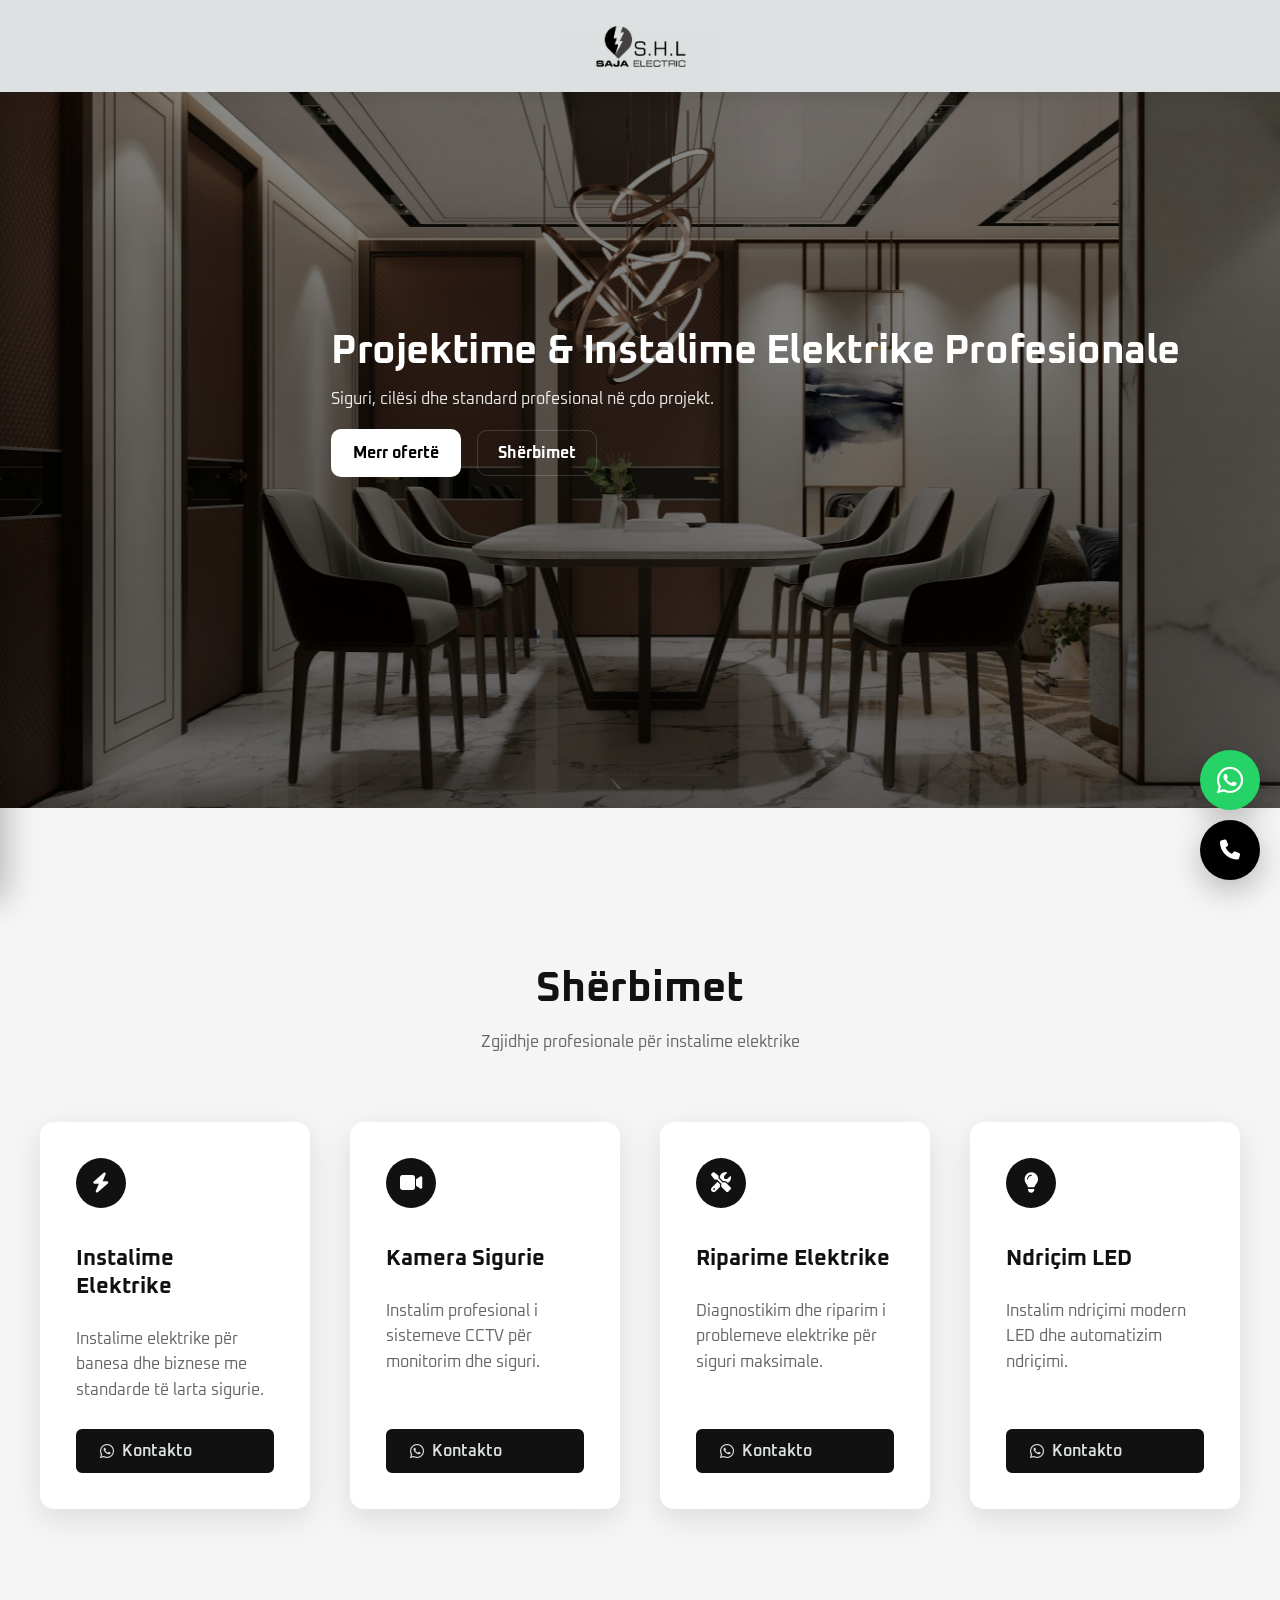
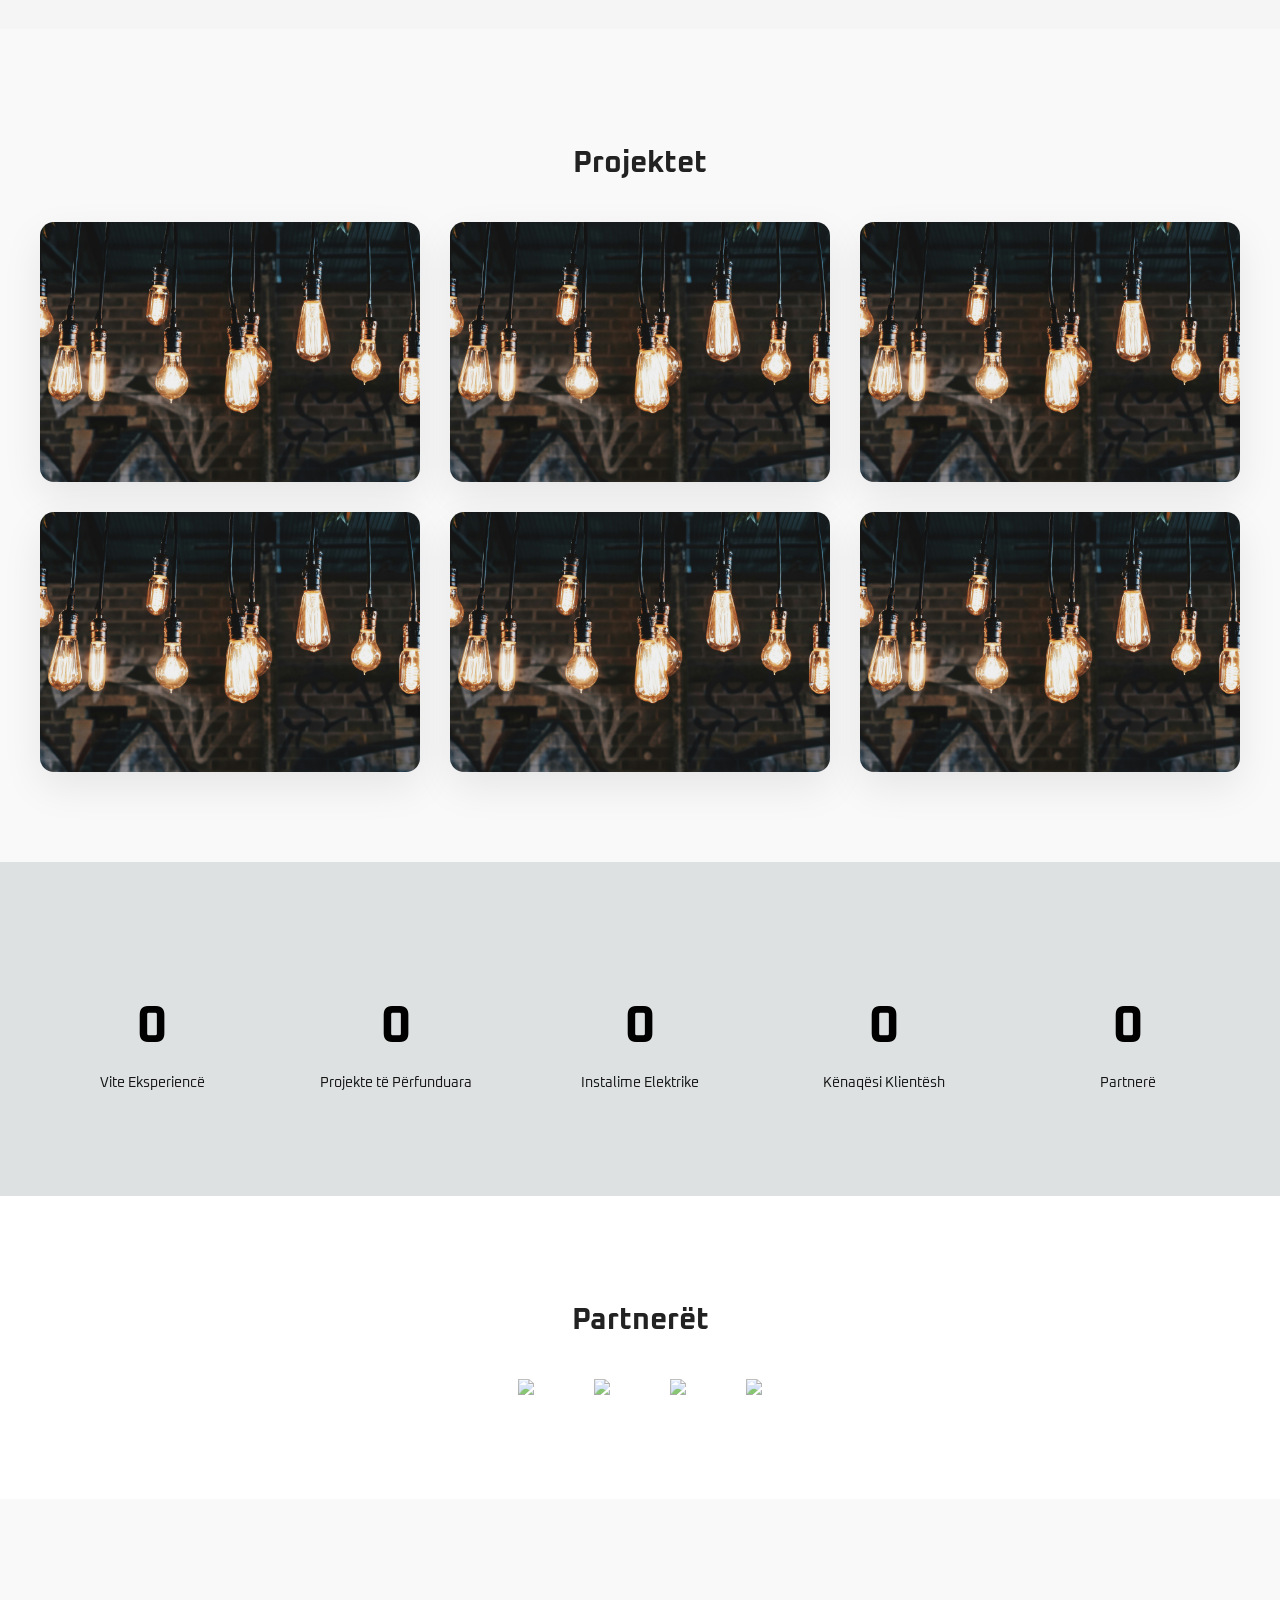
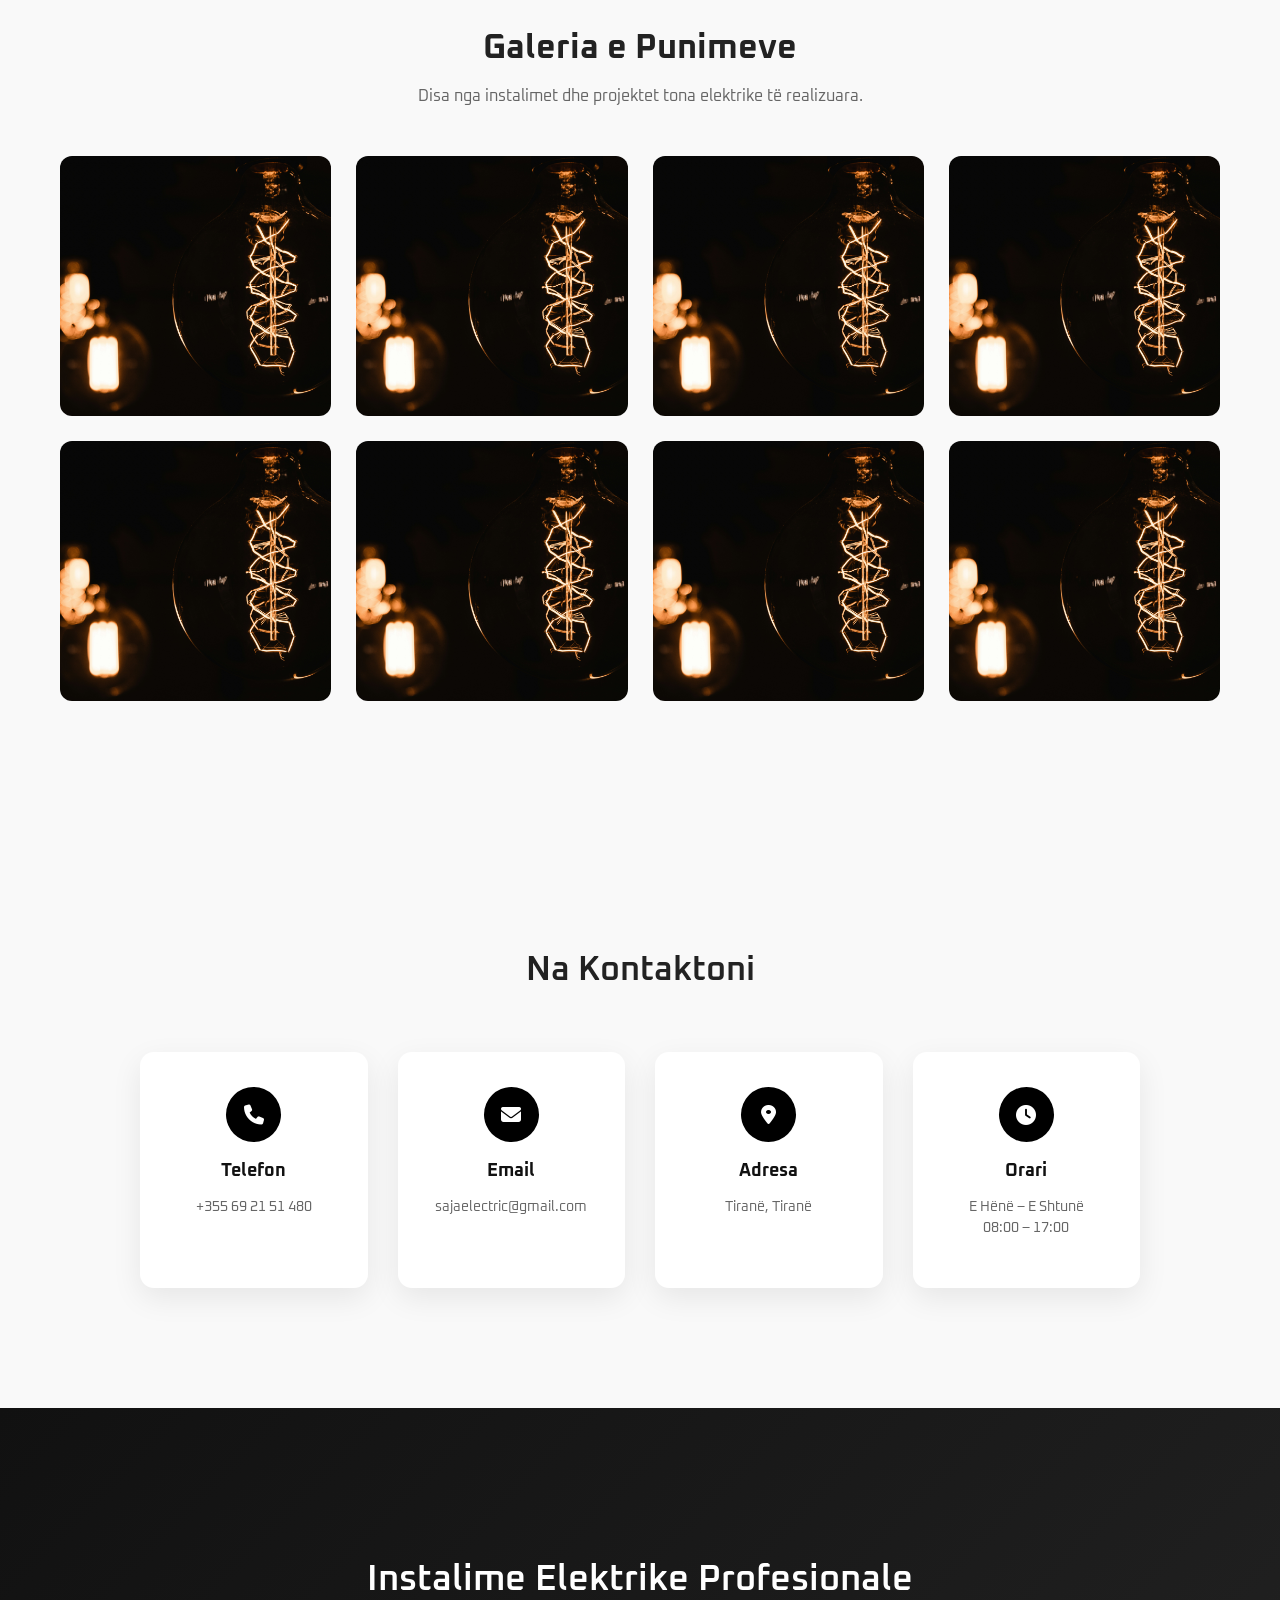
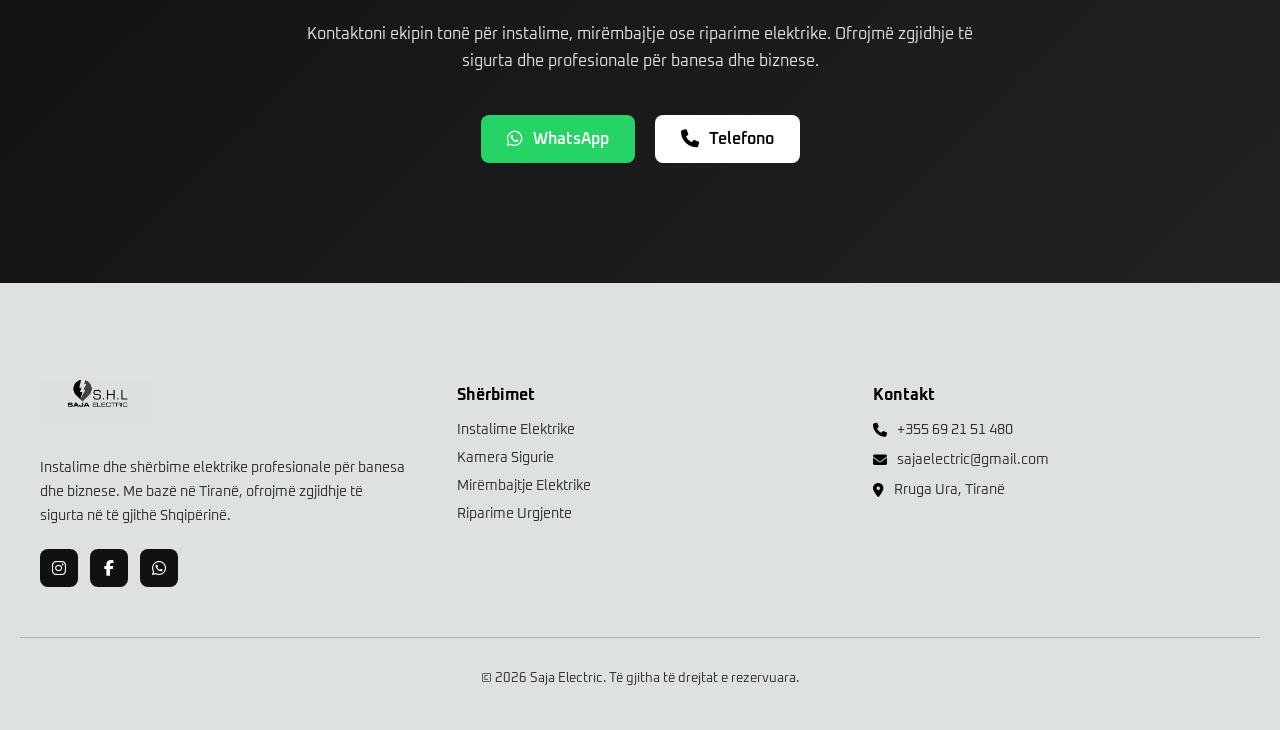
==== index.html @ 75ee8b16 "Update print statement from 'Hello' to 'Goodbye'" ====
<!doctype html>
<html lang="sq">
  <head>
    <meta charset="utf-8" />
    <meta name="viewport" content="width=device-width,initial-scale=1" />
    <meta name="color-scheme" content="light">
    
<meta name="supported-color-schemes" content="light">
    <title>Saja Electric</title>

    <!-- CSS -->
    <link rel="stylesheet" href="css.css" />

    <!-- Icons -->
    <link
      rel="stylesheet"
      href="https://cdnjs.cloudflare.com/ajax/libs/font-awesome/6.4.0/css/all.min.css"
    />
    <link href="https://fonts.googleapis.com/css2?family=Oxanium:wght@400;600;700&display=swap" rel="stylesheet">

  </head>
  <body>
    <!-- HEADER -->
    <header class="header" role="banner">
      <div class="container nav">
        <!-- burger (left) -->
        <button
          id="burgerBtn"
          class="burger"
          aria-label="Hap menunë"
          aria-expanded="false"
        >
          <span></span>
          <span></span>
          <span></span>
        </button>

        <!-- logo centered -->
        <img src="images/LOGO-1 copy.png" alt="Saja Electric" class="logo" />
      </div>
    </header>

    <!-- SIDE MENU -->
    <nav
      id="sideMenu"
      class="side-menu"
      aria-hidden="true"
      aria-label="Navigacion kryesor"
    >
      <a href="#home" style="color: #000000">HOME</a>
      <a href="#services" style="color: #000000">SERVICES</a>
      <a href="#projects" style="color: #000000">PROJECTS</a>
      <a href="#about" style="color: #000000">ABOUT US</a>
      <a href="#contact" style="color: #000000">CONTACT</a>
    </nav>

    <!-- MAIN (shiko: kjo zhvendoset kur hapet menu) -->
    <main id="mainContent">
      <!-- HERO (full-screen slider) -->
      <section id="home" class="hero">
        <div class="hero-slider" aria-hidden="true">
          <img
            src="images/aalo-lens-66ez7tcGPLg-unsplash.jpg"
            class="slide active"
            alt="Hero 1"
          />
          <img
            src="images/aalo-lens-u7apeDIhIaI-unsplash.jpg"
            class="slide"
            alt="Hero 2"
          />
          <img
            src="images/aalo-lens-yxO8YG082v8-unsplash.jpg"
            class="slide"
            alt="Hero 3"
          />
        </div>

        <div class="hero-content">
          <h1>Projektime & Instalime Elektrike Profesionale</h1>
          <p>Siguri, cilësi dhe standard profesional në çdo projekt.</p>
          <div class="hero-cta">
            <a class="btn primary" href="#cta" style="color: #000000"
              >Merr ofertë</a
            >
            <a class="btn outline" href="#services" style="color: #ffffff"
              >Shërbimet </a
            >
          </div>
        </div>
      </section>

<!-- ===== START SERVICES PREMIUM SECTION ===== -->

<section id="services" class="services-premium">
  

<div class="services-overlay"></div>

<div class="services-container">

<h2 class="services-title">Shërbimet </h2>
<p class="services-subtitle">Zgjidhje profesionale për instalime elektrike</p>

<div class="services-grid">

<!-- SERVICE 1 -->
<div class="service-card">

<div class="service-icon">
<i class="fa-solid fa-bolt"></i>
</div>

<h3>Instalime Elektrike</h3>

<p>
Instalime elektrike për banesa dhe biznese me standarde të larta sigurie.
</p>

<a href="https://wa.me/355692151480" class="service-btn">
<i class="fa-brands fa-whatsapp"></i> Kontakto
</a>

</div>

<!-- SERVICE 2 -->
<div class="service-card">

<div class="service-icon">
<i class="fa-solid fa-video"></i>
</div>

<h3>Kamera Sigurie</h3>

<p>
Instalim profesional i sistemeve CCTV për monitorim dhe siguri.
</p>

<a href="https://wa.me/355692151480" class="service-btn">
<i class="fa-brands fa-whatsapp"></i> Kontakto
</a>

</div>

<!-- SERVICE 3 -->
<div class="service-card">

<div class="service-icon">
<i class="fa-solid fa-screwdriver-wrench"></i>
</div>

<h3>Riparime Elektrike</h3>

<p>
Diagnostikim dhe riparim i problemeve elektrike për siguri maksimale.
</p>

<a href="https://wa.me/355692151480" class="service-btn">
<i class="fa-brands fa-whatsapp"></i> Kontakto
</a>

</div>

<!-- SERVICE 4 -->
<div class="service-card">

<div class="service-icon">
<i class="fa-solid fa-lightbulb"></i>
</div>

<h3>Ndriçim LED</h3>

<p>
Instalim ndriçimi modern LED dhe automatizim ndriçimi.
</p>

<a href="https://wa.me/355692151480" class="service-btn">
<i class="fa-brands fa-whatsapp"></i> Kontakto
</a>

</div>

</div>

</div>

</section>

<!-- ===== END SERVICES PREMIUM SECTION ===== -->
   
      <!-- ===== PROJECTS ===== -->

<section id="projects" class="projects">

<div class="container">

<h2>Projektet </h2>

<div class="project-grid">


<!-- PROJECT 1 -->
<a href="project1.html" class="project-card">

<img src="images/patrick-tomasso-1NTFSnV-KLs-unsplash.jpg" alt="Projekt 1">

<div class="project-info">
<h3>Instalim Elektrik</h3>
<p>Shtëpi private, Tiranë</p>
</div>

</a>


<!-- PROJECT 2 -->
<a href="project2.html" class="project-card">

<img src="images/patrick-tomasso-1NTFSnV-KLs-unsplash.jpg" alt="Projekt 2">

<div class="project-info">
<h3>Ndriçim Dekorativ</h3>
<p>Vilë private</p>
</div>

</a>


<!-- PROJECT 3 -->
<a href="project3.html" class="project-card">

<img src="images/patrick-tomasso-1NTFSnV-KLs-unsplash.jpg" alt="Projekt 3">

<div class="project-info">
<h3>Kamera Sigurie</h3>
<p>Instalim CCTV</p>
</div>

</a>


<!-- PROJECT 4 -->
<a href="project4.html" class="project-card">

<img src="images/patrick-tomasso-1NTFSnV-KLs-unsplash.jpg" alt="Projekt 4">

<div class="project-info">
<h3>Kamera Hikvision</h3>
<p>Biznes lokal</p>
</div>

</a>


<!-- PROJECT 5 -->
<a href="project5.html" class="project-card">

<img src="images/patrick-tomasso-1NTFSnV-KLs-unsplash.jpg" alt="Projekt 5">

<div class="project-info">
<h3>Instalim Kamera</h3>
<p>Sistem sigurie</p>
</div>

</a>


<!-- PROJECT 6 -->
<a href="project6.html" class="project-card">

<img src="images/patrick-tomasso-1NTFSnV-KLs-unsplash.jpg" alt="Projekt 6">

<div class="project-info">
<h3>Kamera PTZ</h3>
<p>Monitorim profesional</p>
</div>

</a>


</div>

</div>
</section>
<!-- ===== END PROJECTS ===== -->
 <!-- ===== START ABOUT/STATISTICS SECTION ===== -->

<section id="about" class="stats-section">

<div class="stats-container">

<div class="stat">
<h2 class="counter" data-target="30">0</h2>
<p>Vite Eksperiencë</p>
</div>

<div class="stat">
<h2 class="counter" data-target="100">0</h2>
<p>Projekte të Përfunduara</p>
</div>

<div class="stat">
<h2 class="counter" data-target="500">0</h2>
<p>Instalime Elektrike</p>
</div>

<div class="stat">
<h2 class="counter" data-target="100">0</h2>
<p>Kënaqësi Klientësh</p>
</div>

<div class="stat">
<h2 class="counter" data-target="50">0</h2>
<p>Partnerë</p>
</div>

</div>

</section>


      <!-- ===== START PARTNERS SECTION ===== -->

      <section class="partners">
        <h2 class="partners-title">Partnerët </h2>

        <div class="partners-logos">
          <img src="images/schneider-logo.png" />
          <img src="images/abb-logo.png" />
          <img src="images/hager-logo.png" />
          <img src="images/siemens-logo.png" />
        </div>
      </section>

      <!-- ===== END PARTNERS SECTION ===== -->

      <section class="gallery">
        <div class="container">
          <h2>Galeria e Punimeve</h2>
          <p class="gallery-subtitle">
            Disa nga instalimet dhe projektet tona elektrike të realizuara.
          </p>

          <div class="gallery-grid">
            <img
              src="images/martin-adams-sq1dNSxyGdU-unsplash.jpg"
              alt="Punim 1"
            />
            <img
              src="images/martin-adams-sq1dNSxyGdU-unsplash.jpg"
              alt="Punim 2"
            />
            <img
              src="images/martin-adams-sq1dNSxyGdU-unsplash.jpg"
              alt="Punim 3"
            />
            <img
              src="images/martin-adams-sq1dNSxyGdU-unsplash.jpg"
              alt="Punim 4"
            />
            <img
              src="images/martin-adams-sq1dNSxyGdU-unsplash.jpg"
              alt="Punim 5"
            />
            <img
              src="images/martin-adams-sq1dNSxyGdU-unsplash.jpg"
              alt="Punim 6"
            />
            <img
              src="images/martin-adams-sq1dNSxyGdU-unsplash.jpg"
              alt="Punim 7"
            />
            <img
              src="images/martin-adams-sq1dNSxyGdU-unsplash.jpg"
              alt="Punim 8"
            />
          </div>
        </div>
      </section>
      <div class="lightbox" id="lightbox">
        <img id="lightbox-img" />
      </div>
  <!-- ===== CONTACT SECTION ===== -->

<section class="contact-section" id="contact">

<div class="container">

<h2 class="contact-title">Na Kontaktoni</h2>

<div class="contact-grid">

<!-- TELEFON -->

<a href="tel:+355685320437" class="contact-box">

<div class="contact-icon">
<i class="fa-solid fa-phone"></i>
</div>

<h3>Telefon</h3>

<p>+355 69 21 51 480</p>

</a>


<!-- EMAIL -->

<a href="mailto:sajaelectric@gmail.com" class="contact-box">

<div class="contact-icon">
<i class="fa-solid fa-envelope"></i>
</div>

<h3>Email</h3>

<p>sajaelectric@gmail.com</p>

</a>


<!-- ADRESA -->

<a href="https://maps.app.goo.gl/LmcV2NrkNf3iKwPb9" target="_blank" class="contact-box">

<div class="contact-icon">
<i class="fa-solid fa-location-dot"></i>
</div>

<h3>Adresa</h3>

<p>Tiranë, Tiranë</p>

</a>


<!-- ORARI -->

<div class="contact-box">

<div class="contact-icon">
<i class="fa-solid fa-clock"></i>
</div>

<h3>Orari</h3>

<p>E Hënë – E Shtunë<br>08:00 – 17:00</p>

</div>

</div>

</div>

</section>

<!-- ===== END CONTACT SECTION ===== -->


    <!-- FLOATING CALL BUTTON -->
    <a href="https://wa.me/355XXXXXXXXX" class="contact-button whatsapp-button">
      <i class="fa-brands fa-whatsapp"></i>
    </a>

    <a href="tel:+355XXXXXXXXX" class="contact-button call-button">
      <i class="fa-solid fa-phone"></i>
    </a>
 <!-- ===== START CTA SECTION ===== -->

<section id="cta" class="cta-section">

<div class="cta-box">

<h2>Instalime Elektrike Profesionale</h2>

<p>
Kontaktoni ekipin tonë për instalime, mirëmbajtje ose riparime elektrike.
Ofrojmë zgjidhje të sigurta dhe profesionale për banesa dhe biznese.
</p>

<div class="cta-buttons">

<a href="https://wa.me/355692151480" class="cta-btn whatsapp">

<i class="fa-brands fa-whatsapp"></i>

WhatsApp

</a>

<a href="tel:+355692151480" class="cta-btn call">

<i class="fa-solid fa-phone"></i>

Telefono

</a>

</div>

</div>

</section>

<!-- ===== END CTA SECTION ===== -->
<!-- ===== FOOTER ===== -->

<footer class="footer">

<div class="footer-container">

<!-- LOGO + ABOUT -->

<div class="footer-col">

<img src="images/LOGO-1 copy.png" alt="Saja Electric" class="footer-logo">

<p class="footer-text">
Instalime dhe shërbime elektrike profesionale për banesa dhe biznese.
Me bazë në Tiranë, ofrojmë zgjidhje të sigurta në të gjithë Shqipërinë.
</p>

<div class="footer-socials">

<a href="https://instagram.com/EMRI-I-FAQES" target="_blank">
<i class="fa-brands fa-instagram"></i>
</a>
<a href="https://facebook.com/EMRI-I-FAQES" target="_blank">
<i class="fa-brands fa-facebook-f"></i>
</a>

<a href="https://wa.me/355692151480" target="_blank">
<i class="fa-brands fa-whatsapp"></i>
</a>

</div>

</div>


<!-- SHERBIMET -->

<div class="footer-col">

<h4>Shërbimet</h4>

<ul class="footer-links">

<li>Instalime Elektrike</li>
<li>Kamera Sigurie</li>
<li>Mirëmbajtje Elektrike</li>
<li>Riparime Urgjente</li>

</ul>

</div>


<!-- KONTAKT -->

<div class="footer-col">

<h4>Kontakt</h4>

<ul class="footer-contact">

<li>
<i class="fa-solid fa-phone"></i>
+355 69 21 51 480
</li>

<li>
<i class="fa-solid fa-envelope"></i>
sajaelectric@gmail.com
</li>

<li>
<i class="fa-solid fa-location-dot"></i>
Rruga Ura, Tiranë
</li>

</ul>

</div>

</div>

<div class="footer-bottom">

<p>© 2026 Saja Electric. Të gjitha të drejtat e rezervuara.</p>

</div>

</footer>




    <!-- JS -->
    <script src="javajs.js"></script>
  </body>
</html>
---- css.css ----
/* -------------------------
   Saja Electric — styles (fixed + updated)
   ------------------------- */

* {
  box-sizing: border-box;
}
html {
  color-scheme: light;
}
html,
body {
  height: 100%;
}
.logo {
  filter: none !important;
}

body {
  margin: 0;
  font-family: "Oxanium", Arial, sans-serif;
  -webkit-font-smoothing: antialiased;
  -moz-osx-font-smoothing: grayscale;
  background: #f6f6f6;
  color: #222;
  scroll-behavior: smooth;
}
/* ===== TITLES FONT ===== */

:root {
  --brand: #dde1e1;
  --muted: #6b6b6b;
  --white: #fff;
  --container: 1200px;
  color-scheme: light;
}

/* container */
.container {
  max-width: var(--container);
  margin: 0 auto;
  padding: 0 20px;
}

/* HEADER */

.header {
  position: fixed;
  top: 0;
  left: 0;
  right: 0;
  height: 92px;
  background: #dde1e1 !important; /* WHITE NAVBAR */
  display: flex;
  align-items: center;
  z-index: 1200;
  box-shadow: 0 4px 15px rgba(0, 0, 0, 0.08);
}

.nav {
  width: 100%;
  display: flex;
  align-items: center;
  justify-content: center; /* centers logo */
  position: relative;
}

.logo {
  height: 90px;
  object-fit: contain;
  display: block;
  margin: 0 auto; /* centers logo */
  filter: none !important;
  mix-blend-mode: normal !important;
}

/* --------- BURGER (LEFT, visible on all screens) --------- */
/* --------- BURGER (LEFT) --------- */

/* --------- BURGER --------- */

.burger {
  position: absolute;

  top: 50%;
  transform: translateY(-50%);

  /* desktop position */
  left: -25%;

  width: 34px;
  height: 24px;

  background: none;
  border: none;

  cursor: pointer;

  display: flex;
  flex-direction: column;
  justify-content: space-between;

  padding: 0;

  z-index: 1400;
}

.burger span {
  display: block;

  height: 3px;
  width: 100%;

  background: #000;

  border-radius: 3px;

  transition:
    transform 0.28s ease,
    opacity 0.18s ease;
}

/* MOBILE FIX */

@media (max-width: 640px) {
  .burger {
    left: 12px;
  }
}

/* Active -> X (centered) */
.burger.active span:nth-child(1) {
  transform: translateY(11px) rotate(45deg);
}
.burger.active span:nth-child(2) {
  opacity: 0;
  transform: scale(0.6);
}
.burger.active span:nth-child(3) {
  transform: translateY(-10px) rotate(-45deg);
}
.burger:focus {
  outline: 2px solid rgba(255, 255, 255, 0.08);
}
.burger span {
  transform-origin: center;
}

/* SIDE MENU */
.side-menu {
  position: fixed;
  top: 0;
  left: -280px;
  width: 280px;
  height: 100vh;
  background: var(--brand);
  padding-top: 120px;
  transition: left 0.36s cubic-bezier(0.2, 0.9, 0.25, 1);
  z-index: 1100;
  box-shadow: 6px 0 30px rgba(0, 0, 0, 0.25);
}
.side-menu.open {
  left: 0;
}
.side-menu a {
  display: block;
  padding: 18px 28px;
  color: var(--white);
  text-decoration: none;
  font-size: 18px;
  border-left: 4px solid transparent;
  transition:
    background 0.18s ease,
    border-left 0.18s ease;
}
.side-menu a:hover {
  background: rgba(255, 255, 255, 0.03);
  border-left-color: rgba(255, 255, 255, 0.12);
}

/* SHIFT main when menu open (desktop) */
#mainContent {
  transition: transform 0.36s cubic-bezier(0.2, 0.9, 0.25, 1);
}
#mainContent.shift {
  transform: translateX(280px);
}

/* HERO */
.hero {
  position: relative;
  min-height: 80vh;
  height: calc(100vh - 92px);
  display: flex;
  align-items: center;
  justify-content: center;
  padding: 0 20px;
  overflow: hidden;
}
.hero-slider {
  position: absolute;
  inset: 0;
  height: 100%;
  width: 100%;
  overflow: hidden;
}
.slide {
  position: absolute;
  inset: 0;
  width: 100%;
  height: 100%;
  object-fit: cover;
  opacity: 0;
  transition: opacity 1s ease;
  backface-visibility: hidden;
}
.slide.active {
  opacity: 1;
}
.hero::before {
  content: "";
  position: absolute;
  inset: 0;
  background: linear-gradient(180deg, rgba(0, 0, 0, 0.45), rgba(0, 0, 0, 0.6));
  z-index: 1;
}
.hero-content {
  position: relative;
  z-index: 2;
  max-width: 950px;
  text-align: left;
  color: #fff;
  margin-left: auto;
  padding: 20px;
  margin-right: 60px;
}
.hero-content h1 {
  font-size: 40px;
  line-height: 1.03;
  margin: 0 0 14px;
  font-weight: 700;
  letter-spacing: -0.4px;
}
.hero-content p {
  color: rgba(255, 255, 255, 0.9);
  margin-bottom: 20px;
  font-size: 16px;
  max-width: 700px;
}
.hero-cta .btn {
  margin-right: 12px;
}

/* Buttons */
.btn {
  display: inline-block;
  text-decoration: none;
  padding: 12px 20px;
  border-radius: 10px;
  font-weight: 700;
  transition: all 0.25s ease;
  border: 2px solid transparent;
}
.btn.primary {
  background: var(--white);
  color: var(--brand);
}
.btn.primary:hover {
  transform: translateY(-3px);
  box-shadow: 0 12px 30px rgba(0, 0, 0, 0.12);
}
.btn.outline {
  background: transparent;
  color: #fff;
  border: 1px solid rgba(255, 255, 255, 0.15);
}
.btn.outline:hover {
  background: rgba(255, 255, 255, 0.04);
  transform: translateY(-3px);
}

/* SERVICES */
.services {
  background: #fff;
  padding: 100px 40px;
  scroll-margin-top: 100px;
}

/* container width */
.services .container {
  max-width: 1600px;
}

/* section title */
.services .container h2 {
  text-align: center;
  margin-bottom: 60px;
  font-size: 34px;
  font-weight: 700;
  color: var(--brand);
}

/* grid layout */
.service-grid {
  display: grid;
  grid-template-columns: repeat(auto-fit, minmax(280px, 1fr));
  gap: 50px;
}
/* ================================================= */
/* START SERVICES SECTION */
/* ================================================= */

.services-premium {
  padding: 120px 40px;

  background: #f5f5f5; /* background gri i pastër */

  color: #111;
}

/* container */

.services-container {
  max-width: 1300px;

  margin: auto;

  text-align: center;
}

/* titles */

.services-title {
  font-size: 42px;

  margin-bottom: 10px;

  color: #111;
}

.services-subtitle {
  color: #666;

  margin-bottom: 70px;
}

/* grid */

.services-grid {
  display: grid;

  grid-template-columns: repeat(auto-fit, minmax(260px, 1fr));

  gap: 40px;
}

/* ================================================= */
/* START SERVICE CARD */
/* ================================================= */

.service-card {
  background: white;

  color: #111;

  padding: 35px;

  border-radius: 14px;

  box-shadow: 0 10px 30px rgba(0, 0, 0, 0.1);

  text-align: left;

  transition: 0.4s;

  display: flex;

  flex-direction: column;

  height: 100%;
}

/* hover */

.service-card:hover {
  transform: translateY(-8px);

  box-shadow: 0 25px 60px rgba(0, 0, 0, 0.18);
}

/* ================================================= */
/* START ICON */
/* ================================================= */

.service-icon {
  width: 50px;
  height: 50px;

  background: #111;

  border-radius: 50%;

  display: flex;
  align-items: center;
  justify-content: center;

  color: white;

  font-size: 20px;

  margin-bottom: 15px;
}

/* ================================================= */
/* START TEXT */
/* ================================================= */

.service-card h3 {
  font-size: 22px;

  margin-bottom: 10px;
}

.service-card p {
  color: #666;

  line-height: 1.6;

  margin-bottom: 25px;

  flex-grow: 1;
}

/* ================================================= */
/* START BUTTON */
/* ================================================= */

/* ================================================= */
/* START SERVICE BUTTON STYLE */
/* ================================================= */

.service-btn {
  margin-top: auto;

  display: inline-flex;
  align-items: center;
  gap: 8px;

  background: #111; /* black */

  color: #dde1e1; /* light grey */

  padding: 10px 22px;

  border-radius: 6px;

  text-decoration: none;

  font-weight: 600;

  border: 2px solid #111;

  transition: 0.35s;
}

/* hover animation */

.service-btn:hover {
  background: #ffffff;

  color: #000000;

  transform: translateY(-4px);

  box-shadow: 0 15px 35px rgba(0, 0, 0, 0.18);
}

/* ================================================= */
/* END SERVICE BUTTON STYLE */
/* ================================================= */

/* ===== START ICON ANIMATION ===== */

.service-icon {
  width: 50px;
  height: 50px;

  background: #111;

  border-radius: 50%;

  display: flex;
  align-items: center;
  justify-content: center;

  color: white;

  font-size: 20px;

  margin-bottom: 15px;

  transition: 0.4s;
}

/* animacion kur hover karta */

.service-card:hover .service-icon {
  background: #ffffff; /* yellow electric */

  color: #000000;

  transform: scale(1.1) rotate(8deg);
}

/* ===== END ICON ANIMATION ===== */
/* ===== START ELECTRIC BORDER EFFECT ===== */

.service-card {
  background: white;

  padding: 35px;

  border-radius: 14px;

  border: 1px solid transparent;

  box-shadow: 0 10px 30px rgba(0, 0, 0, 0.1);

  transition: 0.4s;

  display: flex;
  flex-direction: column;

  height: 100%;
}

.service-card:hover {
  transform: translateY(-8px);

  box-shadow: 0 25px 60px rgba(0, 0, 0, 0.18);
}

/* ===== END ELECTRIC BORDER EFFECT ===== */

/* ================================================= */
/* END SERVICES SECTION */
/* ================================================= */
/* ===== STATS SECTION ===== */

/* ===== STATS SECTION ===== */

.stats-section {
  background: #dde1e1; /* rekomandoj këtë në vend të të kuqes */

  padding: 90px 20px;

  color: #000000;
}

.stats-container {
  max-width: 1200px;

  margin: auto;

  display: grid;

  grid-template-columns: repeat(5, 1fr);

  gap: 20px;

  text-align: center;
}

.stat h2 {
  font-size: 52px;

  font-weight: 700;

  margin-bottom: 10px;
}

.stat p {
  font-size: 14px;

  opacity: 0.9;
}
#about {
  scroll-margin-top: 120px;
}
#contact {
  scroll-margin-top: -40px;
}
/* MOBILE FIX */
@media (max-width: 768px) {
  #contact {
    scroll-margin-top: 0px;
  }
}
/* MOBILE */

@media (max-width: 768px) {
  .stats-container {
    grid-template-columns: repeat(2, 1fr);

    gap: 30px;
  }

  .stat h2 {
    font-size: 10px;
  }

  .stat p {
    font-size: 5px;
  }
}

/* MOBILE */

@media (max-width: 768px) {
  .stats-container {
    grid-template-columns: repeat(2, 1fr);

    gap: 30px;
  }

  .stat h2 {
    font-size: 36px;
  }

  .stat p {
    font-size: 13px;
  }
}

/* ===== START PARTNERS CSS ===== */

.partners {
  padding: 80px 20px;
  background: #fff;
  text-align: center;
}

.partners-title {
  font-size: 30px;
  margin-bottom: 40px;
}

.partners-logos {
  display: flex;
  justify-content: center;
  align-items: center;
  gap: 60px;
  flex-wrap: wrap;
}

.partners-logos img {
  height: 40px;
  opacity: 0.7;
  transition: 0.3s;
}

.partners-logos img:hover {
  opacity: 1;
  transform: scale(1.1);
}

/* ===== END PARTNERS CSS ===== */

/* CALL BUTTON */
.contact-button {
  position: fixed;
  right: 20px;

  width: 60px;
  height: 60px;

  border-radius: 50%;
  display: flex;
  align-items: center;
  justify-content: center;

  font-size: 22px;
  text-decoration: none;

  box-shadow: 0 10px 30px rgba(0, 0, 0, 0.25);

  z-index: 9999;
}

/* Call */

.call-button {
  bottom: 20px;
  background: #000;
  color: white;
}

/* WhatsApp */

.whatsapp-button {
  bottom: 90px;
  background: #25d366;
  color: white;
}
/* WhatsApp pulse animation */

.whatsapp-button {
  bottom: 90px;
  background: #25d366;
  color: white;

  animation: whatsapp-pulse 2s infinite;
}

@keyframes whatsapp-pulse {
  0% {
    box-shadow: 0 0 0 0 rgba(37, 211, 102, 0.7);
  }

  70% {
    box-shadow: 0 0 0 15px rgba(37, 211, 102, 0);
  }

  100% {
    box-shadow: 0 0 0 0 rgba(37, 211, 102, 0);
  }
}
.whatsapp-button:hover {
  animation: none;
}
/* hover */

.contact-button:hover {
  transform: translateY(-4px);
}

.whatsapp-button i {
  font-size: 30px;
}

.call-button i {
  font-size: 20px;
}
/* ===== START CALL BUTTON PULSE ===== */

.call-button {
  bottom: 20px;
  background: #000;
  color: white;

  animation: call-pulse 2s infinite;
}

@keyframes call-pulse {
  0% {
    box-shadow: 0 0 0 0 rgba(0, 0, 0, 0.7);
  }

  70% {
    box-shadow: 0 0 0 15px rgba(0, 0, 0, 0);
  }

  100% {
    box-shadow: 0 0 0 0 rgba(0, 0, 0, 0);
  }
}

/* ===== END CALL BUTTON PULSE ===== */
/* ===== STOP PULSE ON HOVER ===== */

.call-button:hover {
  animation: none;
}

/* ===== END STOP PULSE ===== */
/* ========================== */
/* FOOTER */
/* ========================== */

.footer {
  background: #dde1e1;

  color: #222;

  padding: 80px 20px 30px;
}

/* CONTAINER */

.footer-container {
  max-width: 1200px;

  margin: auto;

  display: grid;

  grid-template-columns: repeat(auto-fit, minmax(250px, 1fr));

  gap: 50px;
}

/* LOGO IMAGE */

.footer-logo {
  height: 60px;

  margin-bottom: 15px;
}

/* TEXT */

.footer-text {
  line-height: 1.7;

  font-size: 14px;

  color: #333;

  margin-bottom: 20px;
}

/* SOCIAL */

.footer-socials {
  display: flex;

  gap: 12px;
}

.footer-socials a {
  width: 38px;

  height: 38px;

  display: flex;

  align-items: center;

  justify-content: center;

  background: #111;

  border-radius: 8px;

  color: #fff;

  transition: 0.3s;

  text-decoration: none;
}

.footer-socials a:hover {
  background: #000;

  transform: translateY(-3px);
}

/* TITLES */

.footer-col h4 {
  color: #000;

  margin-bottom: 15px;
}

/* LINKS */

.footer-links {
  list-style: none;

  padding: 0;
}

.footer-links li {
  margin-bottom: 10px;

  color: #333;

  font-size: 14px;
}

/* CONTACT */

.footer-contact {
  list-style: none;

  padding: 0;
}

.footer-contact li {
  display: flex;

  align-items: center;

  gap: 10px;

  margin-bottom: 12px;

  font-size: 14px;

  color: #333;
}

.footer-contact i {
  color: #000;
}

/* BOTTOM */

.footer-bottom {
  border-top: 1px solid rgba(0, 0, 0, 0.2);

  margin-top: 50px;

  padding-top: 20px;

  text-align: center;

  font-size: 13px;

  color: #333;
}

/* RESPONSIVE */
@media (max-width: 1000px) {
  .hero-content {
    margin-right: 20px;
    text-align: center;
    margin-left: 0;
  }
  .hero-content h1 {
    font-size: 32px;
  }
  .about-grid {
    grid-template-columns: 1fr;
  }
  .contact .row {
    flex-direction: column;
  }
}

/* small screens: keep burger visible and not shift whole page */
@media (max-width: 640px) {
  .burger {
    left: 12px;
  }
  .logo {
    height: 46px;
  }
  .hero-content h1 {
    font-size: 26px;
  }
  .btn.primary {
    padding: 10px 16px;
  }
  /* don't translate main content on mobile — keep menu overlaying */
  #mainContent.shift {
    transform: translateX(0);
  }
  .side-menu {
    width: 220px;
    left: -220px;
  }
  .side-menu.open {
    left: 0;
  }
}
/* PROJECTS SECTION */

.projects {
  padding: 90px 20px;
  background: #f9f9f9;
}
.projects .container {
  max-width: 1600px; /* CHANGE THIS to control how close it gets to page edges */
}

.projects h2 {
  text-align: center;
  font-size: 30px;
  margin-bottom: 40px;
  color: #222;
}

.project-grid {
  display: grid;
  grid-template-columns: repeat(3, 1fr);
  gap: 30px;
}

.project-card {
  position: relative;
  overflow: hidden;
  border-radius: 14px;
  box-shadow: 0 15px 40px rgba(0, 0, 0, 0.08);
  transition:
    transform 0.3s ease,
    box-shadow 0.3s ease;
}

.project-card img {
  width: 100%;
  height: 260px; /* ALL PROJECTS SAME SIZE */
  object-fit: cover;
  display: block;
}

.project-card:hover {
  transform: translateY(-8px);
  box-shadow: 0 20px 50px rgba(0, 0, 0, 0.15);
}

/* MOBILE */

@media (max-width: 900px) {
  .project-grid {
    grid-template-columns: repeat(2, 1fr);
  }
}

@media (max-width: 600px) {
  .project-grid {
    grid-template-columns: 1fr;
  }
}

.socials a {
  display: inline-flex;
  align-items: center;
  justify-content: center;
  width: 40px;
  height: 40px;
  border-radius: 50%;
  background: #ffffff20;
  transition: 0.3s;
  text-decoration: none; /* removes the underline */
}

.socials a:hover {
  background: #ffffff40;
}
/* PROJECT PAGE */

.project-hero {
  padding: 140px 20px 60px;
  text-align: center;
  max-width: 900px;
  margin: auto;
}

.project-hero h1 {
  font-size: 36px;
  margin-bottom: 20px;
}

.project-hero p {
  color: #666;
  font-size: 16px;
  line-height: 1.6;
}

.project-gallery {
  padding: 60px 20px 100px;
}

.gallery-grid {
  display: grid;
  grid-template-columns: repeat(3, 1fr);
  gap: 30px;
}

.gallery-grid img {
  width: 100%;
  height: 260px;
  object-fit: cover;
  border-radius: 12px;
  transition: 0.3s;
}

.gallery-grid img:hover {
  transform: scale(1.05);
}
/* GALLERY SECTION */

.gallery {
  background: #f9f9f9;
  padding: 100px 40px;
  text-align: center;
}

.gallery h2 {
  font-size: 34px;
  margin-bottom: 10px;
}

.gallery-subtitle {
  color: #666;
  margin-bottom: 50px;
}

/* GRID */

.gallery-grid {
  display: grid;
  grid-template-columns: repeat(auto-fit, minmax(250px, 1fr));
  gap: 25px;
  max-width: 1600px;
  margin: auto;
}

/* IMAGES */

.gallery-grid img {
  width: 100%;
  height: 260px;
  object-fit: cover;
  border-radius: 12px;
  cursor: pointer;
  transition:
    transform 0.3s ease,
    box-shadow 0.3s ease;
}

.gallery-grid img:hover {
  transform: scale(1.05);
  box-shadow: 0 20px 40px rgba(0, 0, 0, 0.15);
}
.lightbox {
  position: fixed;
  top: 0;
  left: 0;
  width: 100%;
  height: 100%;
  background: rgba(0, 0, 0, 0.9);
  display: none;
  align-items: center;
  justify-content: center;
  z-index: 9999;
}

.lightbox img {
  max-width: 90%;
  max-height: 90%;
  border-radius: 10px;
}

.lightbox.active {
  display: flex;
}
/* ========================= */
/* CTA SECTION */
/* ========================= */

.cta-section {
  padding: 120px 20px;

  background: linear-gradient(135deg, #111, #222);

  display: flex;

  align-items: center;

  justify-content: center;

  text-align: center;

  color: white;
}

/* BOX */

.cta-box {
  max-width: 700px;

  margin: auto;
}

/* TITLE */

.cta-box h2 {
  font-size: 36px;

  margin-bottom: 18px;

  font-weight: 600;
}

/* TEXT */

.cta-box p {
  font-size: 16px;

  line-height: 1.7;

  color: #ddd;

  margin-bottom: 40px;
}

/* BUTTONS */

.cta-buttons {
  display: flex;

  justify-content: center;

  gap: 20px;

  flex-wrap: wrap;
}

/* BUTTON */

.cta-btn {
  display: flex;

  align-items: center;

  gap: 10px;

  padding: 14px 26px;

  border-radius: 8px;

  text-decoration: none;

  font-weight: 600;

  transition: 0.3s;
}

.cta-btn i {
  font-size: 18px;
}

/* WHATSAPP */

.cta-btn.whatsapp {
  background: #25d366;

  color: white;
}

.cta-btn.whatsapp:hover {
  background: #1ebe5d;

  transform: translateY(-3px);
}

/* CALL */

.cta-btn.call {
  background: #ffffff;

  color: #000;
}

.cta-btn.call:hover {
  background: #000;

  color: #fff;

  transform: translateY(-3px);
}

/* MOBILE */

@media (max-width: 700px) {
  .cta-box h2 {
    font-size: 28px;
  }
}

/* CLEAN CONTACT SECTION */
/* ============================ */

.contact-clean {
  padding: 110px 20px;

  background: #f6f6f6;

  text-align: center;
}

.contact-title {
  font-size: 36px;

  margin-bottom: 10px;
}

.contact-subtitle {
  color: #666;

  margin-bottom: 60px;
}

.contact-grid {
  display: grid;

  grid-template-columns: repeat(auto-fit, minmax(220px, 1fr));

  gap: 30px;

  max-width: 1100px;

  margin: auto;
}

.contact-card {
  background: white;

  padding: 35px;

  border-radius: 14px;

  box-shadow: 0 10px 30px rgba(0, 0, 0, 0.08);

  transition: 0.3s;
}

.contact-card:hover {
  transform: translateY(-6px);

  box-shadow: 0 18px 40px rgba(0, 0, 0, 0.15);
}

.contact-card i {
  font-size: 28px;

  margin-bottom: 15px;

  color: #000;
}

.contact-card h3 {
  margin-bottom: 8px;
}

.contact-card p {
  color: #666;

  line-height: 1.6;
}
/* ========================= */
/* CONTACT SECTION */
/* ========================= */

.contact-section {
  padding: 120px 20px;
  background: #f9f9f9;
  text-align: center;
}

.contact-title {
  font-size: 34px;
  margin-bottom: 60px;
  font-weight: 600;
}

/* GRID */

.contact-grid {
  display: grid;
  grid-template-columns: repeat(auto-fit, minmax(220px, 1fr));
  gap: 30px;
  max-width: 1000px;
  margin: auto;
}

/* CARD */

.contact-box {
  background: #ffffff;
  padding: 35px 25px;
  border-radius: 14px;
  box-shadow: 0 10px 30px rgba(0, 0, 0, 0.08);
  transition: 0.35s;
  text-decoration: none;
  color: #111;
  display: block;
}

.contact-box:hover {
  transform: translateY(-8px);
  box-shadow: 0 20px 40px rgba(0, 0, 0, 0.15);
}

/* ICON */

.contact-icon {
  width: 55px;
  height: 55px;
  margin: auto;
  margin-bottom: 15px;
  display: flex;
  align-items: center;
  justify-content: center;
  border-radius: 50%;
  background: #000;
  color: #fff;
  font-size: 20px;
  transition: 0.3s;
}

.contact-box:hover .contact-icon {
  background: #fff;
  color: #000;
  border: 1px solid #ffffff;
  transform: scale(1.1);
}

/* TEXT */

.contact-box h3 {
  margin-bottom: 8px;
  font-size: 18px;
}

.contact-box p {
  font-size: 14px;
  color: #666;
  line-height: 1.5;
}

/* MOBILE */

@media (max-width: 700px) {
  .contact-section {
    padding: 90px 20px;
  }

  .contact-title {
    font-size: 28px;
  }
}
/* PROJECT INFO OVERLAY */

.project-card {
  position: relative;

  overflow: hidden;

  border-radius: 14px;
}

/* GRADIENT */

.project-card::after {
  content: "";

  position: absolute;

  bottom: 0;

  left: 0;

  width: 100%;

  height: 100%;

  background: linear-gradient(to top, rgba(0, 0, 0, 0.7), transparent);

  opacity: 0;

  transition: 0.3s;
}

/* TEXT */

.project-info {
  position: absolute;

  bottom: 20px;

  left: 20px;

  color: white;

  opacity: 0;

  transition: 0.3s;

  z-index: 2;
}

.project-info h3 {
  margin: 0;

  font-size: 18px;
}

.project-info p {
  margin: 4px 0 0;

  font-size: 14px;

  color: #ddd;
}

/* HOVER */

.project-card:hover::after {
  opacity: 1;
}

.project-card:hover .project-info {
  opacity: 1;
}
/* ================= MOBILE FIX ================= */

@media (max-width: 768px) {
  /* SECTIONS */
  section {
    padding: 50px 16px;
  }

  /* TITLES */
  section h2 {
    font-size: 22px;
    margin-bottom: 25px;
  }

  /* TEXT */
  p {
    font-size: 13px;
    line-height: 1.5;
  }

  /* ===== SERVICES ===== */

  .services-grid {
    display: grid;
    grid-template-columns: repeat(2, 1fr);
    gap: 14px;
  }

  .service-card {
    background: #fff;
    border-radius: 16px;
    padding: 18px;
    box-shadow: 0 6px 18px rgba(0, 0, 0, 0.08);
    text-align: left;
  }

  .service-card h3 {
    font-size: 16px;
    margin-top: 10px;
    margin-bottom: 6px;
  }

  .service-card p {
    font-size: 12px;
    margin-bottom: 12px;
  }

  .service-icon {
    width: 40px;
    height: 40px;
    font-size: 16px;
    margin-bottom: 8px;
  }

  /* BUTTON */

  .service-btn,
  .btn {
    font-size: 12px;
    padding: 8px 14px;
    border-radius: 8px;
  }

  /* ===== WHY US ===== */

  .why-grid {
    display: grid;
    grid-template-columns: repeat(2, 1fr);
    gap: 14px;
  }

  .why-card {
    background: #fff;
    border-radius: 16px;
    padding: 18px;
    box-shadow: 0 6px 18px rgba(0, 0, 0, 0.08);
  }

  .why-card h3 {
    font-size: 15px;
    margin-top: 10px;
    margin-bottom: 6px;
  }

  .why-card p {
    font-size: 12px;
  }

  /* ===== PROJECTS ===== */

  .projects-grid {
    display: grid;
    grid-template-columns: repeat(2, 1fr);
    gap: 12px;
  }

  .project-card {
    border-radius: 14px;
    overflow: hidden;
    box-shadow: 0 6px 16px rgba(0, 0, 0, 0.08);
  }

  .project-card img {
    height: 140px;
    object-fit: cover;
  }

  .project-card h3 {
    font-size: 14px;
    padding: 8px 10px;
  }

  /* ===== GALLERY GRID ===== */

  /* GALLERY GRID */
  .gallery-grid {
    display: grid;
    grid-template-columns: repeat(2, 1fr);
    gap: 12px;
  }

  /* container i fotos */
  .gallery-grid div {
    width: 100%;
    aspect-ratio: 1/1;
    overflow: hidden;
    border-radius: 16px;
  }

  /* foto brenda */
  .gallery-grid img {
    width: 100%;
    height: 100%;
    object-fit: cover;
    display: block;
  }
  /* ===== CONTACT ===== */

  .contact-grid {
    display: grid;
    grid-template-columns: 1fr;
    gap: 18px;
  }

  .contact-box {
    padding: 18px;
    border-radius: 16px;
    box-shadow: 0 6px 18px rgba(0, 0, 0, 0.08);
  }

  .contact-box h3 {
    font-size: 16px;
    margin-bottom: 8px;
  }

  .contact-box p {
    font-size: 13px;
  }

  /* ===== HERO ===== */

  .hero {
    height: 70vh;
    padding: 20px;
  }

  .hero h1 {
    font-size: 26px;
  }

  .hero p {
    font-size: 14px;
  }

  .hero-cta {
    margin-top: 14px;
  }
}

/* ===== VERY SMALL PHONES ===== */

@media (max-width: 420px) {
  .services-grid,
  .why-grid,
  .projects-grid {
    gap: 10px;
  }

  .service-card,
  .why-card {
    padding: 14px;
  }

  .service-card h3,
  .why-card h3 {
    font-size: 14px;
  }

  .service-card p,
  .why-card p {
    font-size: 11px;
  }
}
@media (prefers-color-scheme: dark) {
  html,
  body {
    background: #f6f6f6 !important;
    color: #222 !important;
  }

  .header {
    background: #dde1e1 !important;
  }
}
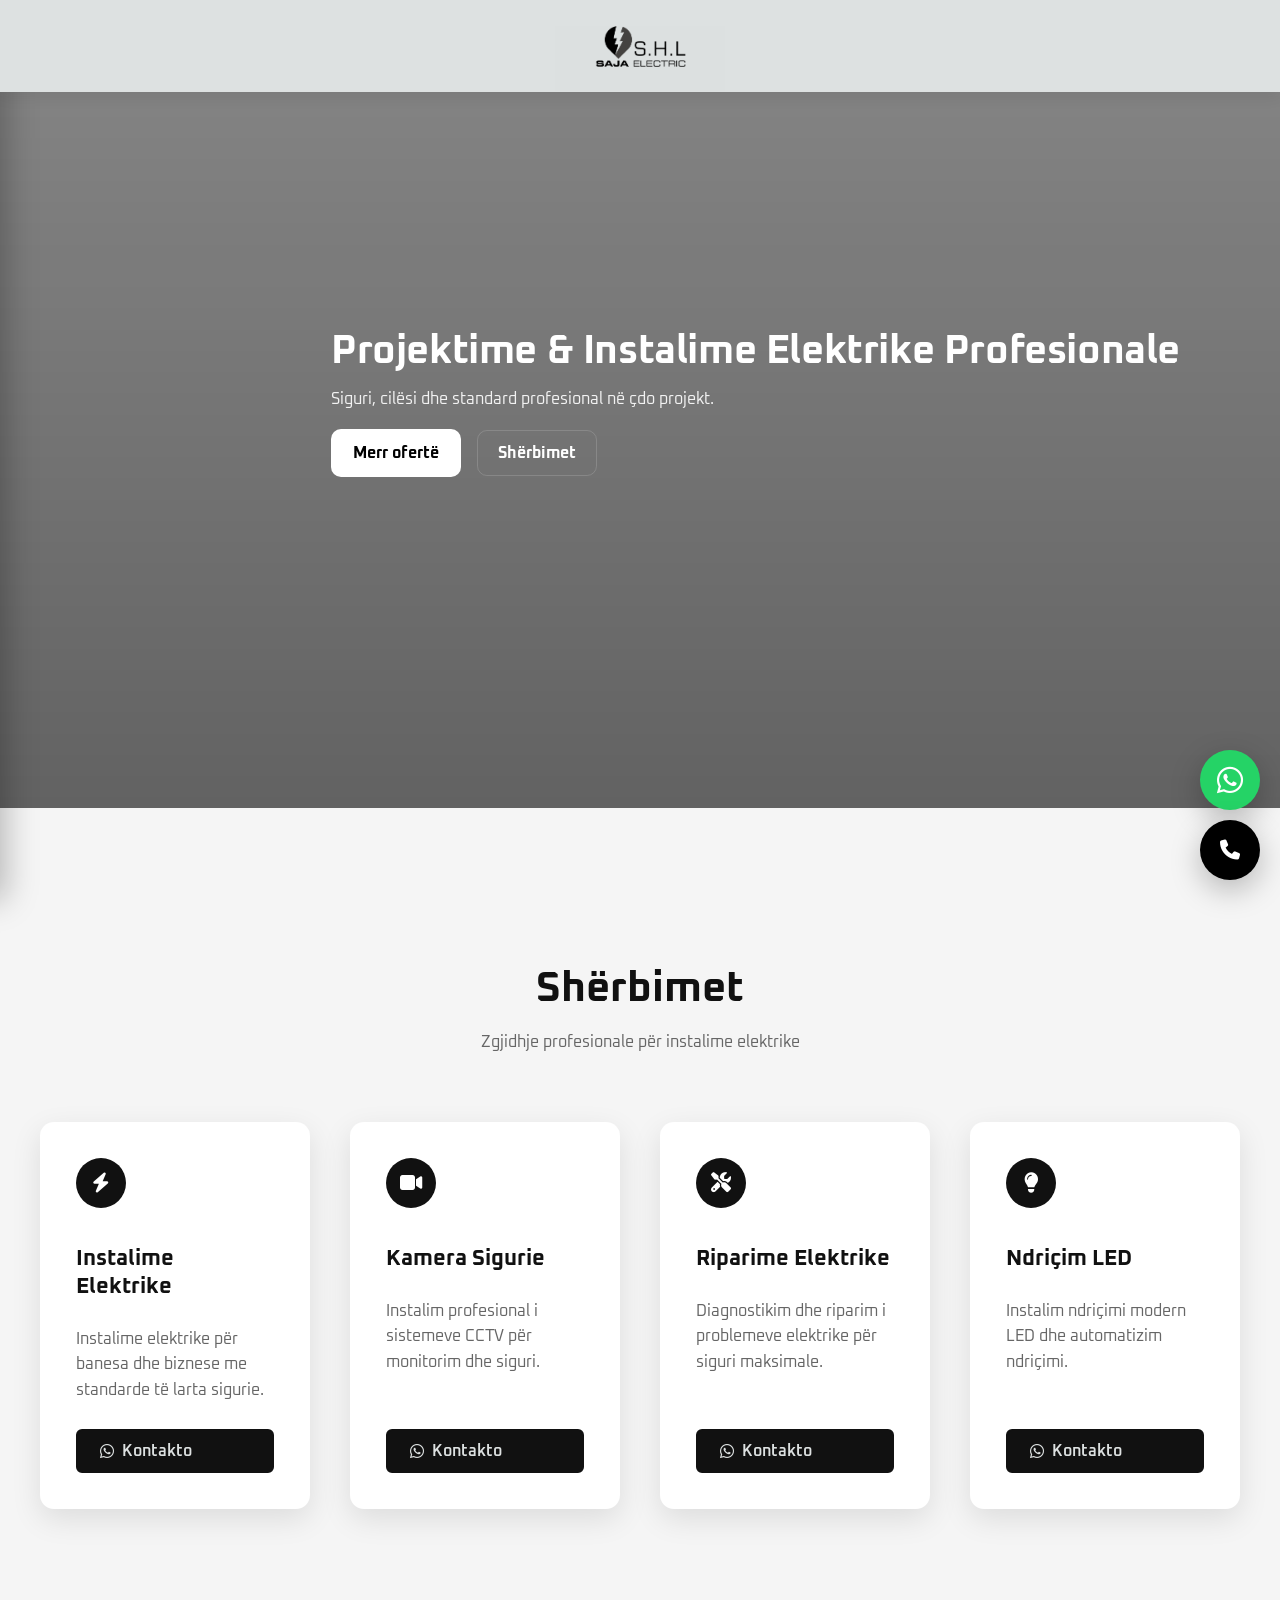
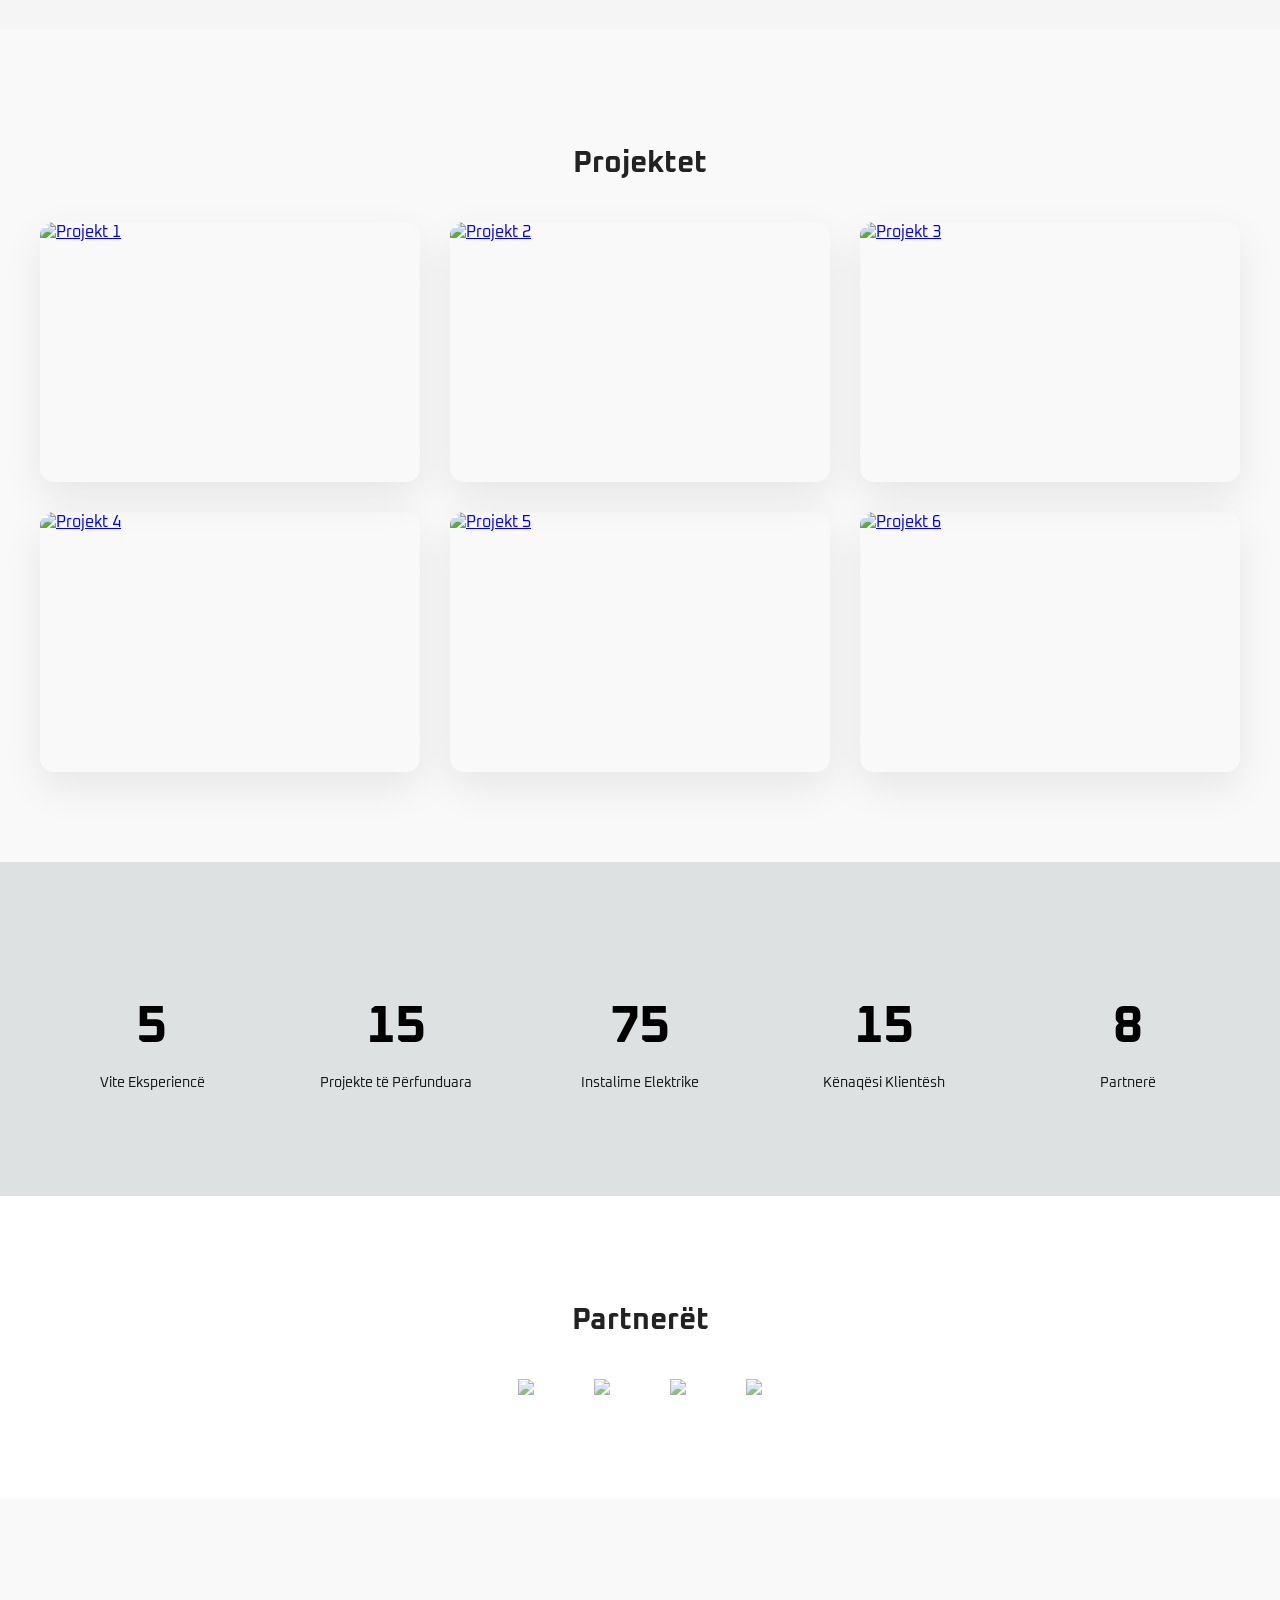
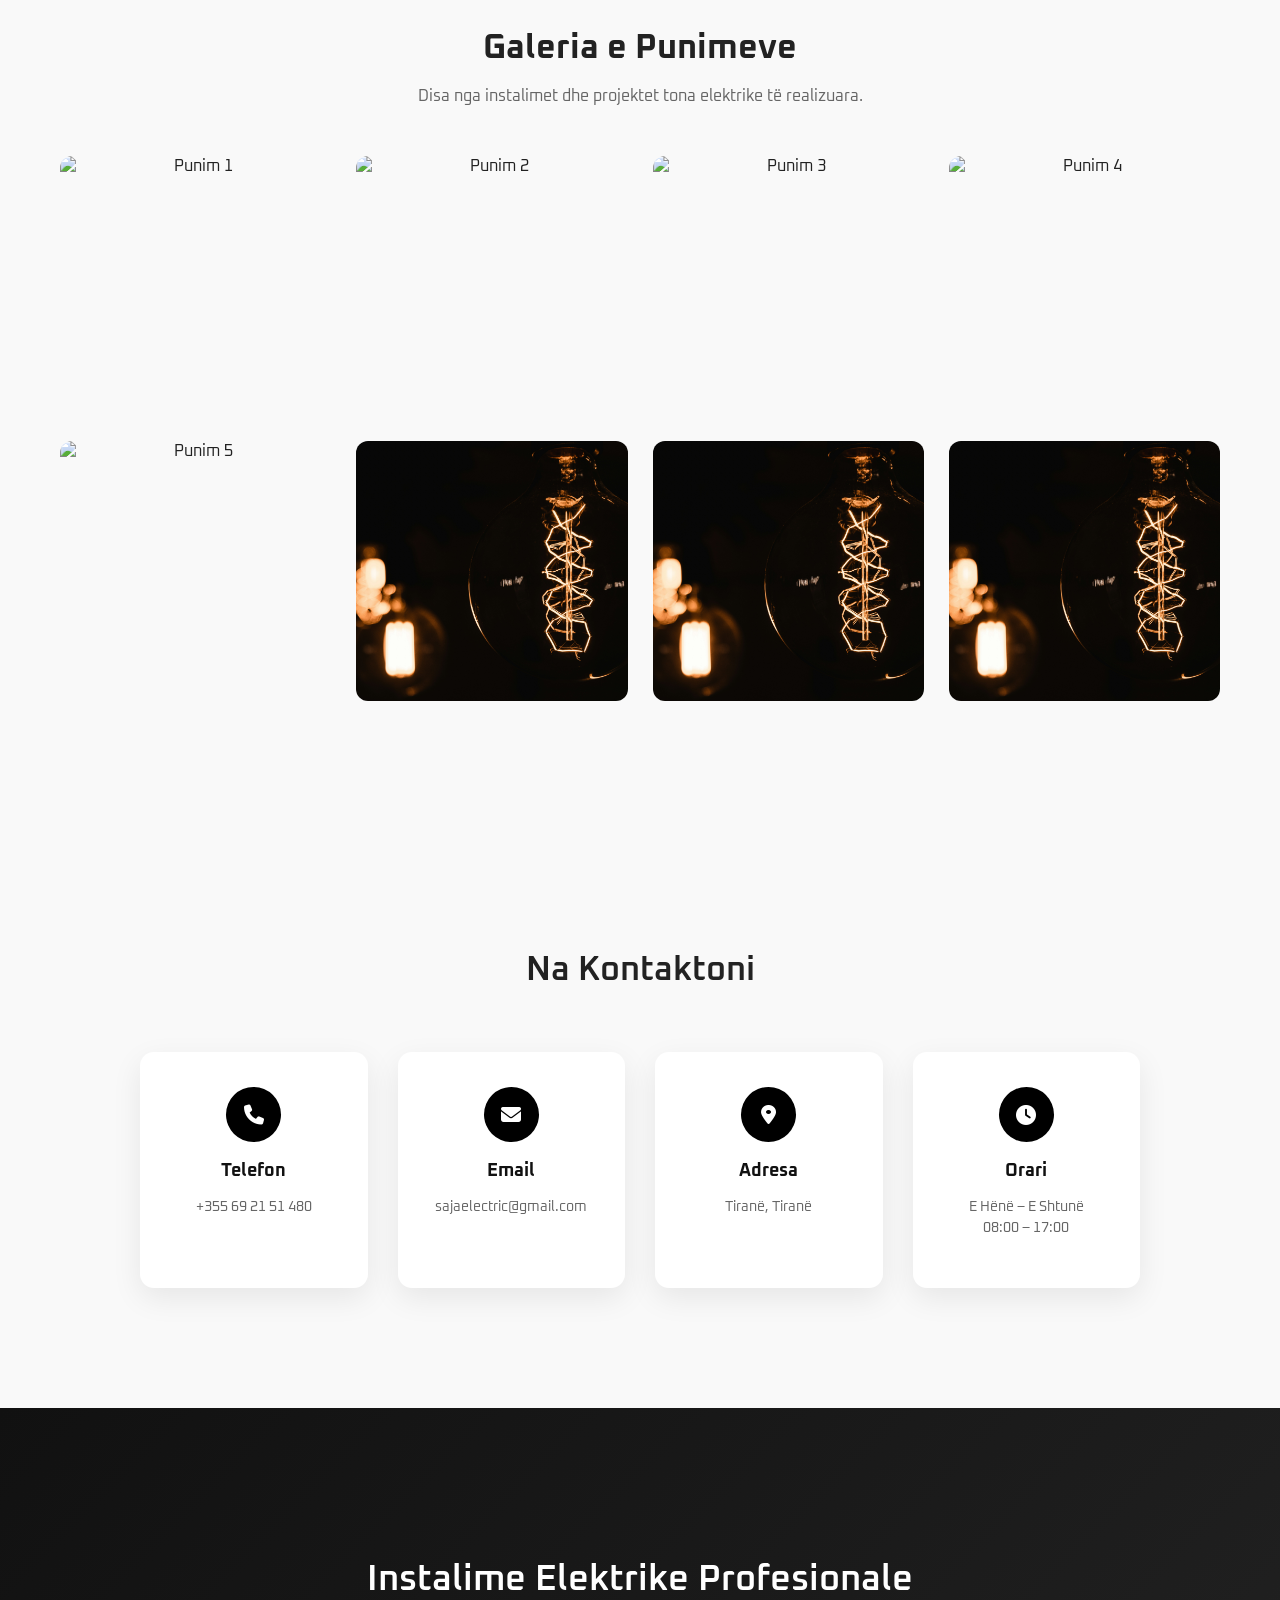
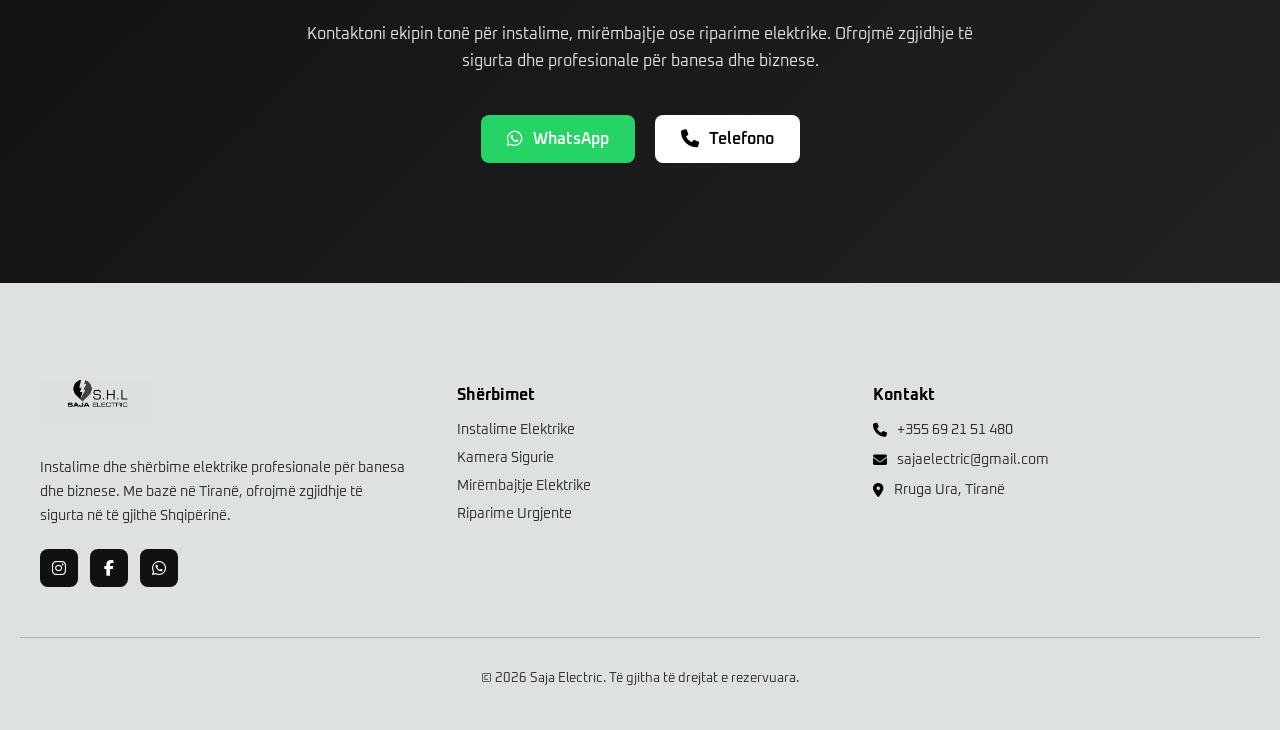
==== commit 774a2241: "Update print statement from 'Hello' to 'Goodbye'" ====
--- a/index.html
+++ b/index.html
@@ -60,19 +60,23 @@
       <section id="home" class="hero">
         <div class="hero-slider" aria-hidden="true">
           <img
-            src="images/aalo-lens-66ez7tcGPLg-unsplash.jpg"
-            class="slide active"
+            src="images/home1.png"
+            class="slide active slide1"
             alt="Hero 1"
+            loading="eager"
           />
           <img
-            src="images/aalo-lens-u7apeDIhIaI-unsplash.jpg"
-            class="slide"
+            src="images/imaGE2 (3).png"
+            class="slide slide2"
             alt="Hero 2"
+            loading="eager"
+
           />
           <img
-            src="images/aalo-lens-yxO8YG082v8-unsplash.jpg"
-            class="slide"
+            src="images/home2.1.png"
+            class="slide slide3"
             alt="Hero 3"
+            loading="eager"
           />
         </div>
 
@@ -202,11 +206,11 @@
 <!-- PROJECT 1 -->
 <a href="project1.html" class="project-card">
 
-<img src="images/patrick-tomasso-1NTFSnV-KLs-unsplash.jpg" alt="Projekt 1">
+<img src="images/project 1 yellowmood (2).png" alt="Projekt 1">
 
 <div class="project-info">
-<h3>Instalim Elektrik</h3>
-<p>Shtëpi private, Tiranë</p>
+
+<p>Yellow Mood, Tiranë</p>
 </div>
 
 </a>
@@ -215,11 +219,11 @@
 <!-- PROJECT 2 -->
 <a href="project2.html" class="project-card">
 
-<img src="images/patrick-tomasso-1NTFSnV-KLs-unsplash.jpg" alt="Projekt 2">
+<img src="images/project 2 migo's (2).png" alt="Projekt 2">
 
 <div class="project-info">
-<h3>Ndriçim Dekorativ</h3>
-<p>Vilë private</p>
+
+<p>Migo's, Tiranë</p>
 </div>
 
 </a>
@@ -228,11 +232,11 @@
 <!-- PROJECT 3 -->
 <a href="project3.html" class="project-card">
 
-<img src="images/patrick-tomasso-1NTFSnV-KLs-unsplash.jpg" alt="Projekt 3">
+<img src="images/project 3 oculus (2).png" alt="Projekt 3">
 
 <div class="project-info">
-<h3>Kamera Sigurie</h3>
-<p>Instalim CCTV</p>
+
+<p>Oculus, Tiranë</p>
 </div>
 
 </a>
@@ -241,11 +245,11 @@
 <!-- PROJECT 4 -->
 <a href="project4.html" class="project-card">
 
-<img src="images/patrick-tomasso-1NTFSnV-KLs-unsplash.jpg" alt="Projekt 4">
+<img src="images/project 4 heb's (1).png" alt="Projekt 4">
 
 <div class="project-info">
-<h3>Kamera Hikvision</h3>
-<p>Biznes lokal</p>
+
+<p>Heb's</p>
 </div>
 
 </a>
@@ -254,11 +258,11 @@
 <!-- PROJECT 5 -->
 <a href="project5.html" class="project-card">
 
-<img src="images/patrick-tomasso-1NTFSnV-KLs-unsplash.jpg" alt="Projekt 5">
+<img src="images/project 5 o2 gym (6).png" alt="Projekt 5">
 
 <div class="project-info">
-<h3>Instalim Kamera</h3>
-<p>Sistem sigurie</p>
+
+<p>Oxygen Prime Fitness</p>
 </div>
 
 </a>
@@ -267,11 +271,11 @@
 <!-- PROJECT 6 -->
 <a href="project6.html" class="project-card">
 
-<img src="images/patrick-tomasso-1NTFSnV-KLs-unsplash.jpg" alt="Projekt 6">
+<img src="images/project 6 hotel (2).png" alt="Projekt 6">
 
 <div class="project-info">
-<h3>Kamera PTZ</h3>
-<p>Monitorim profesional</p>
+
+<p>Residence Inn Hotel</p>
 </div>
 
 </a>
@@ -342,23 +346,23 @@
 
           <div class="gallery-grid">
             <img
-              src="images/martin-adams-sq1dNSxyGdU-unsplash.jpg"
+              src="images/project1.3.png"
               alt="Punim 1"
             />
             <img
-              src="images/martin-adams-sq1dNSxyGdU-unsplash.jpg"
+              src="images/website (41).png"
               alt="Punim 2"
             />
             <img
-              src="images/martin-adams-sq1dNSxyGdU-unsplash.jpg"
+              src="images/website1 (5).png"
               alt="Punim 3"
             />
             <img
-              src="images/martin-adams-sq1dNSxyGdU-unsplash.jpg"
+              src="images/slide2.png"
               alt="Punim 4"
             />
             <img
-              src="images/martin-adams-sq1dNSxyGdU-unsplash.jpg"
+              src="images/website (40).png"
               alt="Punim 5"
             />
             <img
@@ -522,7 +526,7 @@
 
 <div class="footer-socials">
 
-<a href="https://instagram.com/EMRI-I-FAQES" target="_blank">
+<a href="https://www.instagram.com/sajaelectric?utm_source=ig_web_button_share_sheet&igsh=ZDNlZDc0MzIxNw==" target="_blank">
 <i class="fa-brands fa-instagram"></i>
 </a>
 <a href="https://facebook.com/EMRI-I-FAQES" target="_blank">
--- a/css.css
+++ b/css.css
@@ -210,6 +210,7 @@
   width: 100%;
   height: 100%;
   object-fit: cover;
+
   opacity: 0;
   transition: opacity 1s ease;
   backface-visibility: hidden;
@@ -250,6 +251,17 @@
 .hero-cta .btn {
   margin-right: 12px;
 }
+.slide1 {
+  object-position: center 80%;
+}
+
+.slide2 {
+  object-position: center 50%;
+}
+
+.slide3 {
+  object-position: center 19%;
+}
 
 /* Buttons */
 .btn {
@@ -1003,6 +1015,9 @@
   height: 260px; /* ALL PROJECTS SAME SIZE */
   object-fit: cover;
   display: block;
+}
+.project-card:nth-child(3) img {
+  object-position: center 95%;
 }
 
 .project-card:hover {
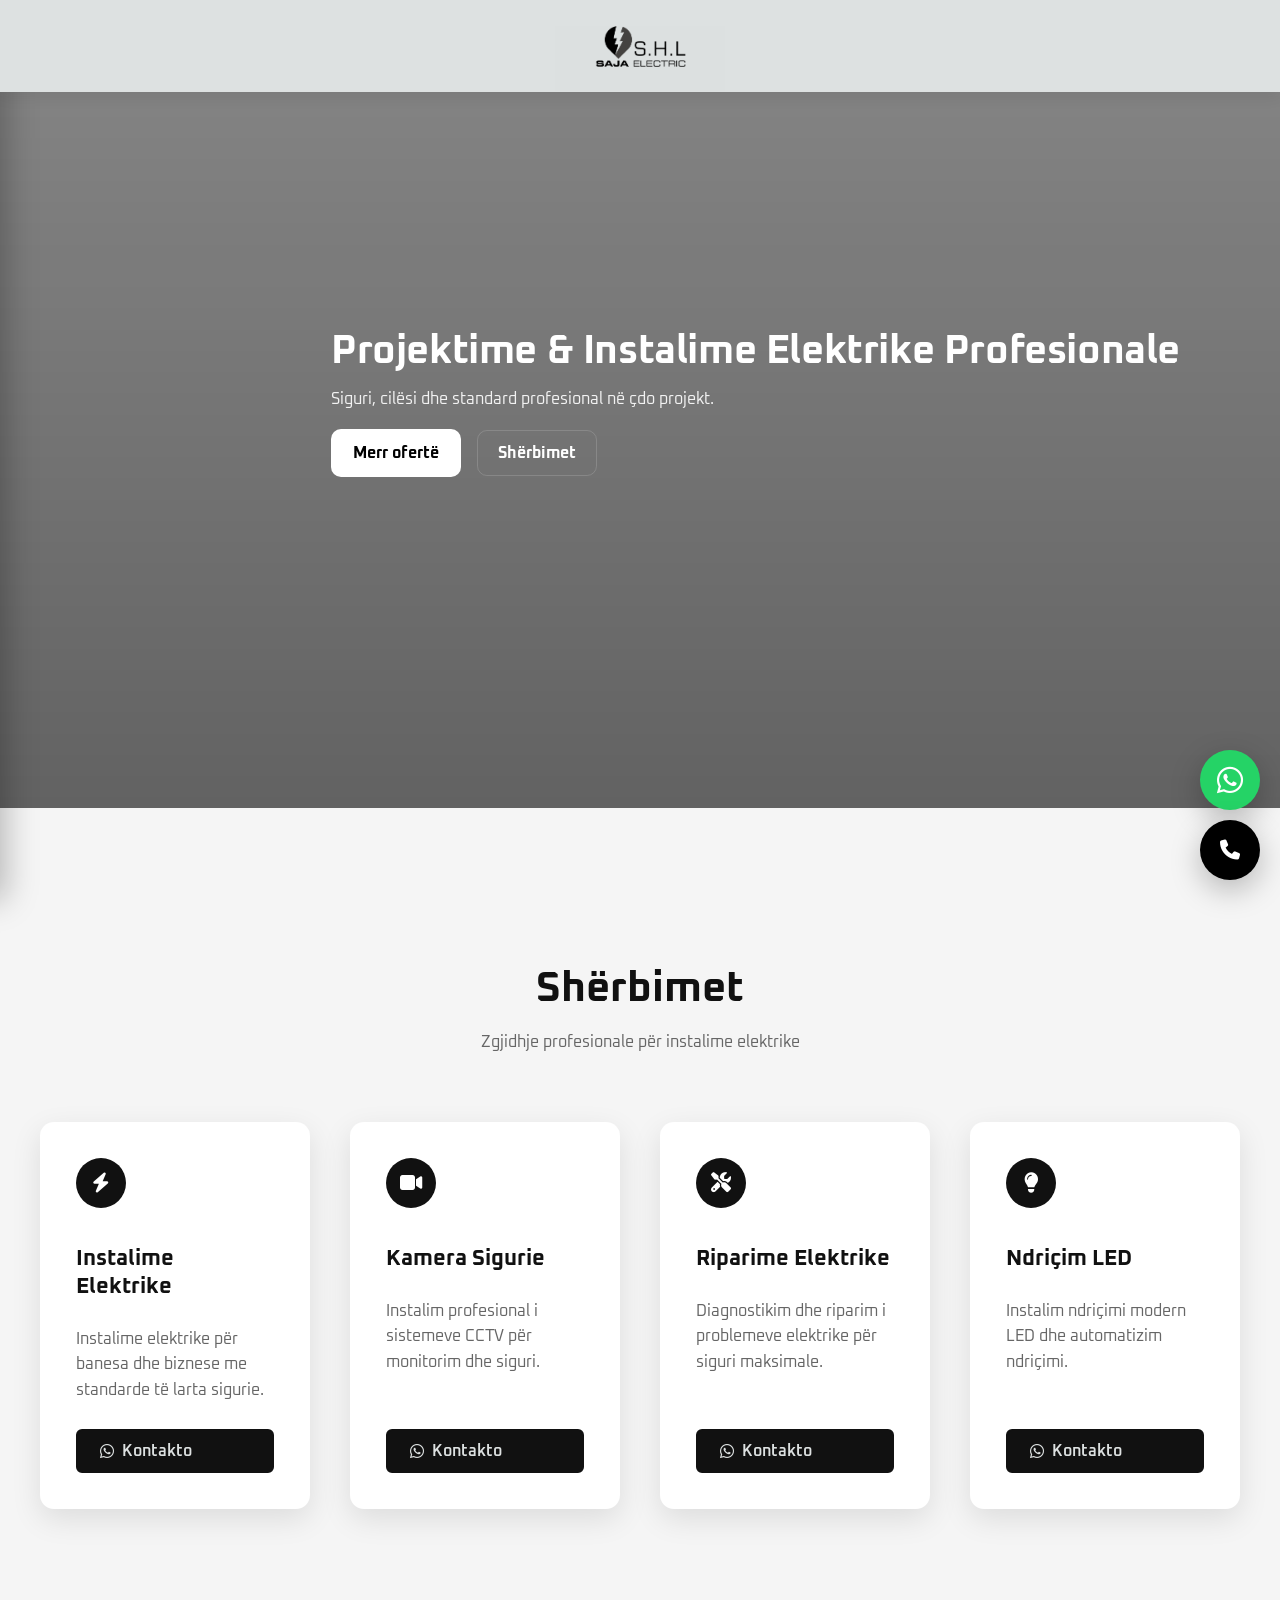
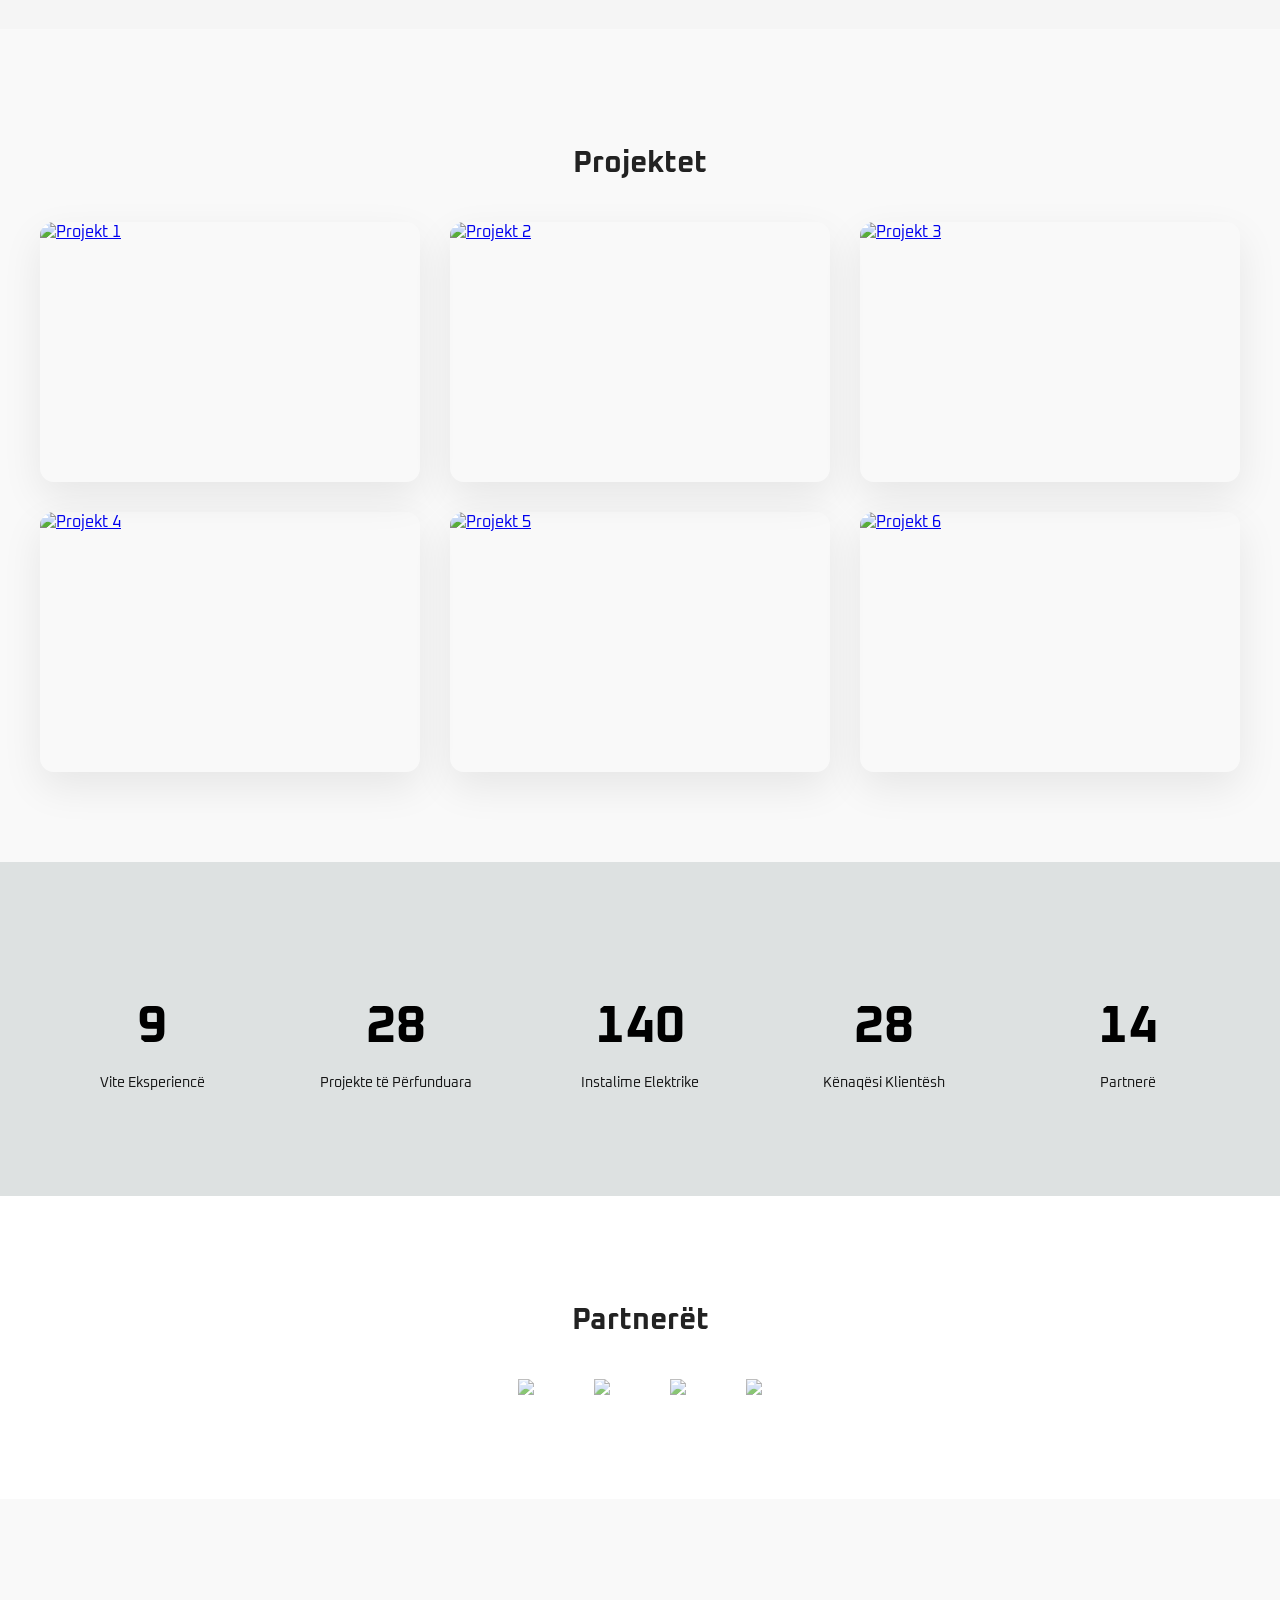
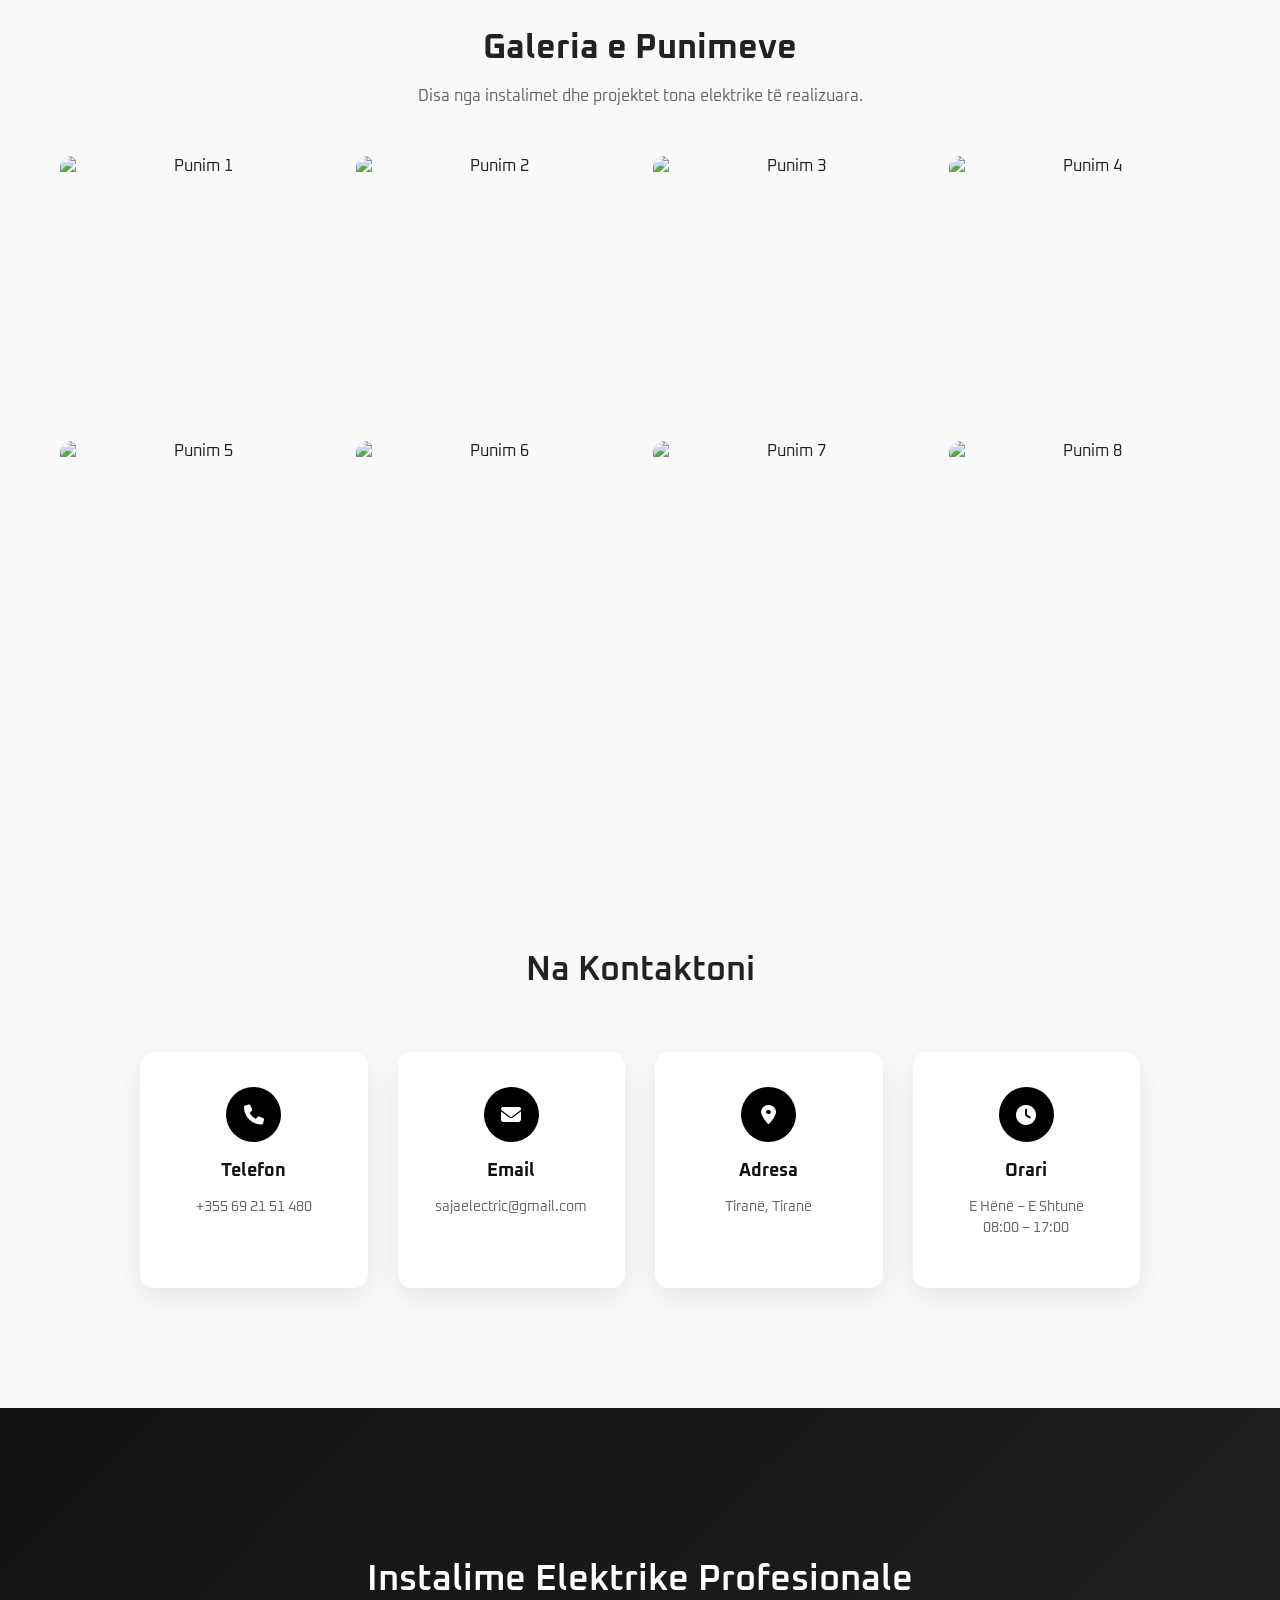
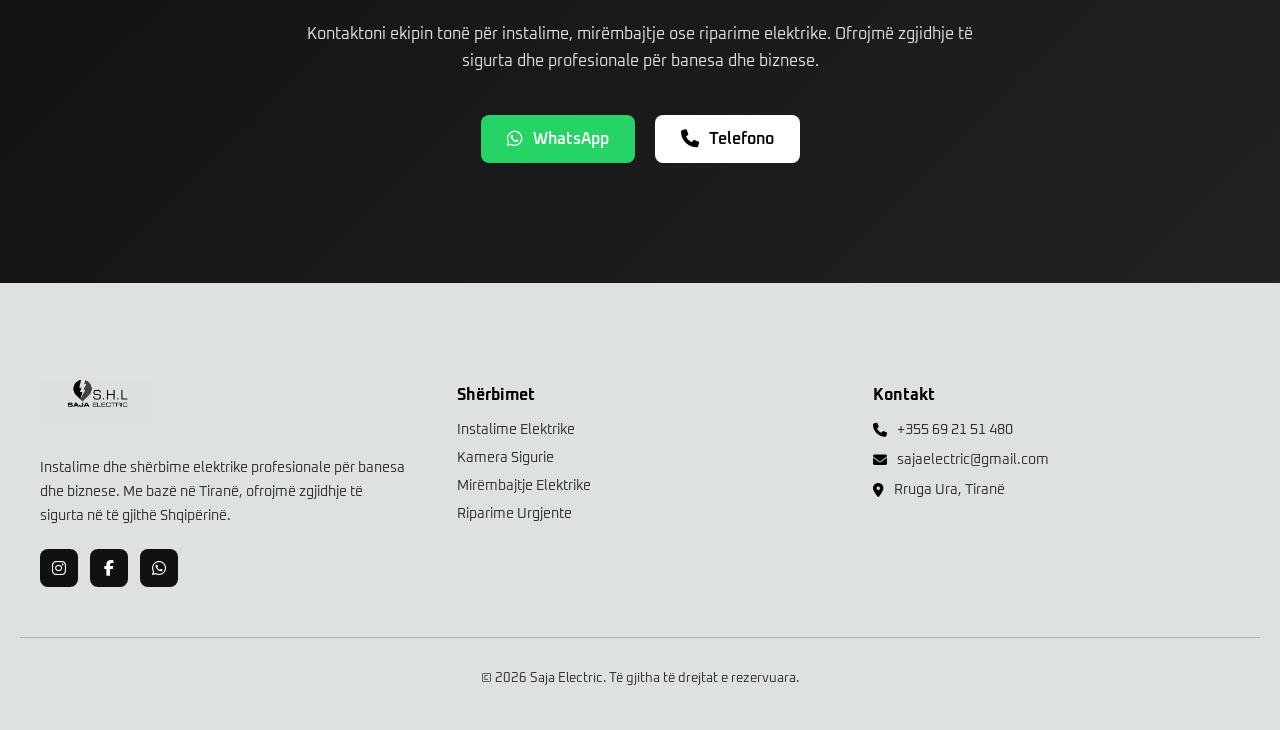
==== commit 1f467c63: "Update index.html" ====
--- a/index.html
+++ b/index.html
@@ -366,15 +366,15 @@
               alt="Punim 5"
             />
             <img
-              src="images/martin-adams-sq1dNSxyGdU-unsplash.jpg"
+              src="images/"
               alt="Punim 6"
             />
             <img
-              src="images/martin-adams-sq1dNSxyGdU-unsplash.jpg"
+              src="images/"
               alt="Punim 7"
             />
             <img
-              src="images/martin-adams-sq1dNSxyGdU-unsplash.jpg"
+              src="images/"
               alt="Punim 8"
             />
           </div>
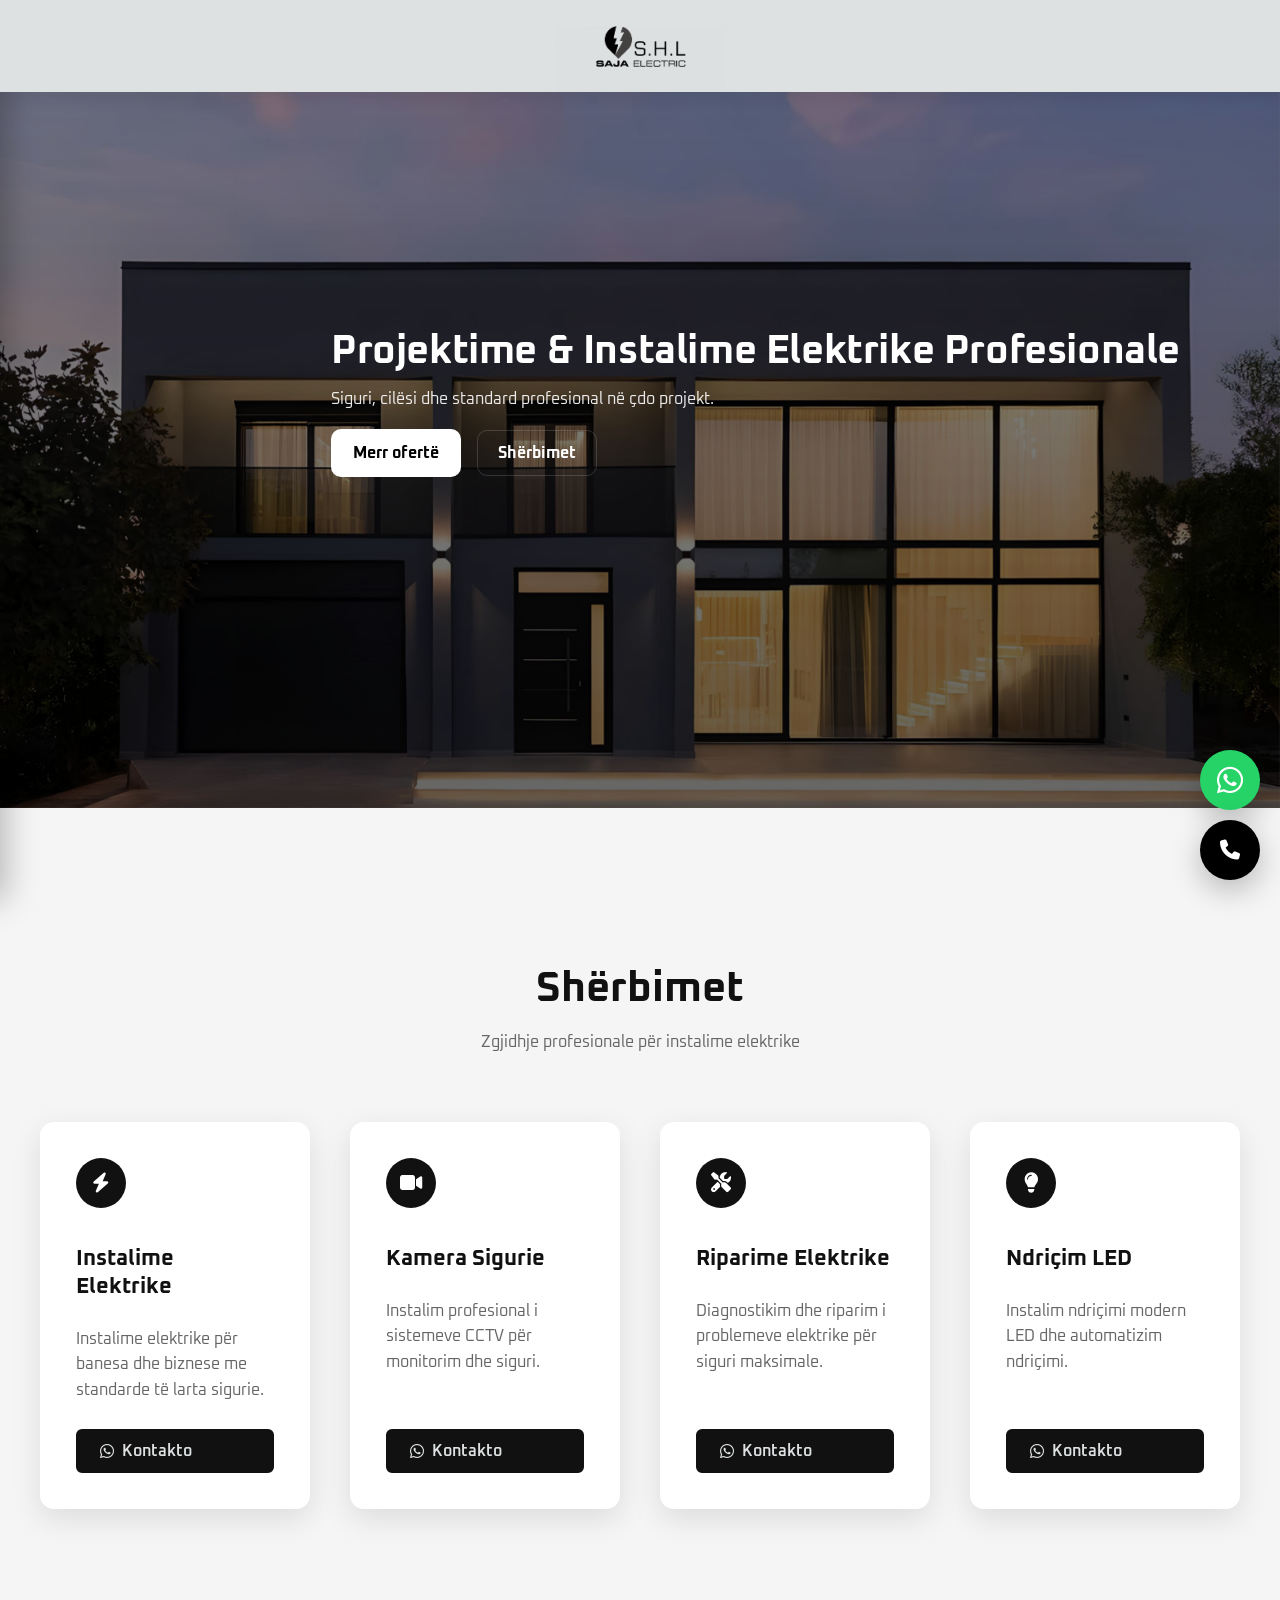
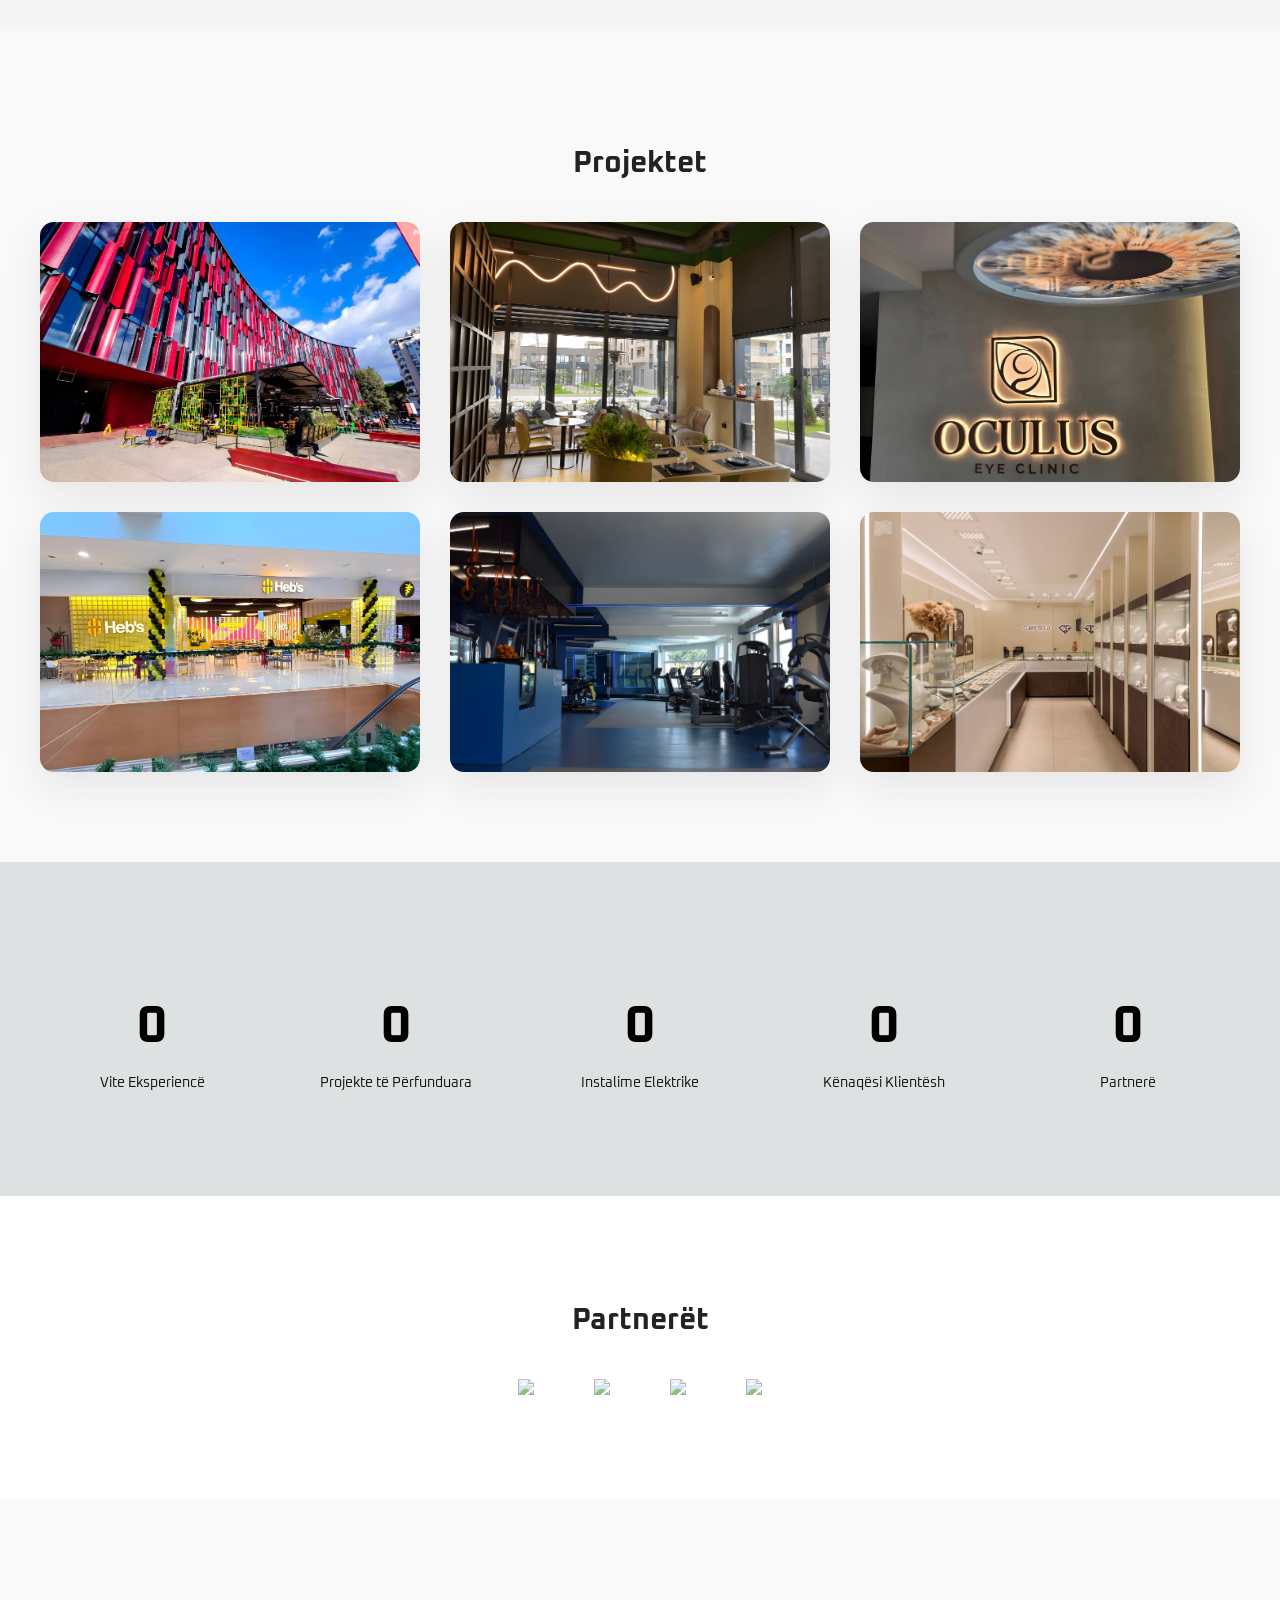
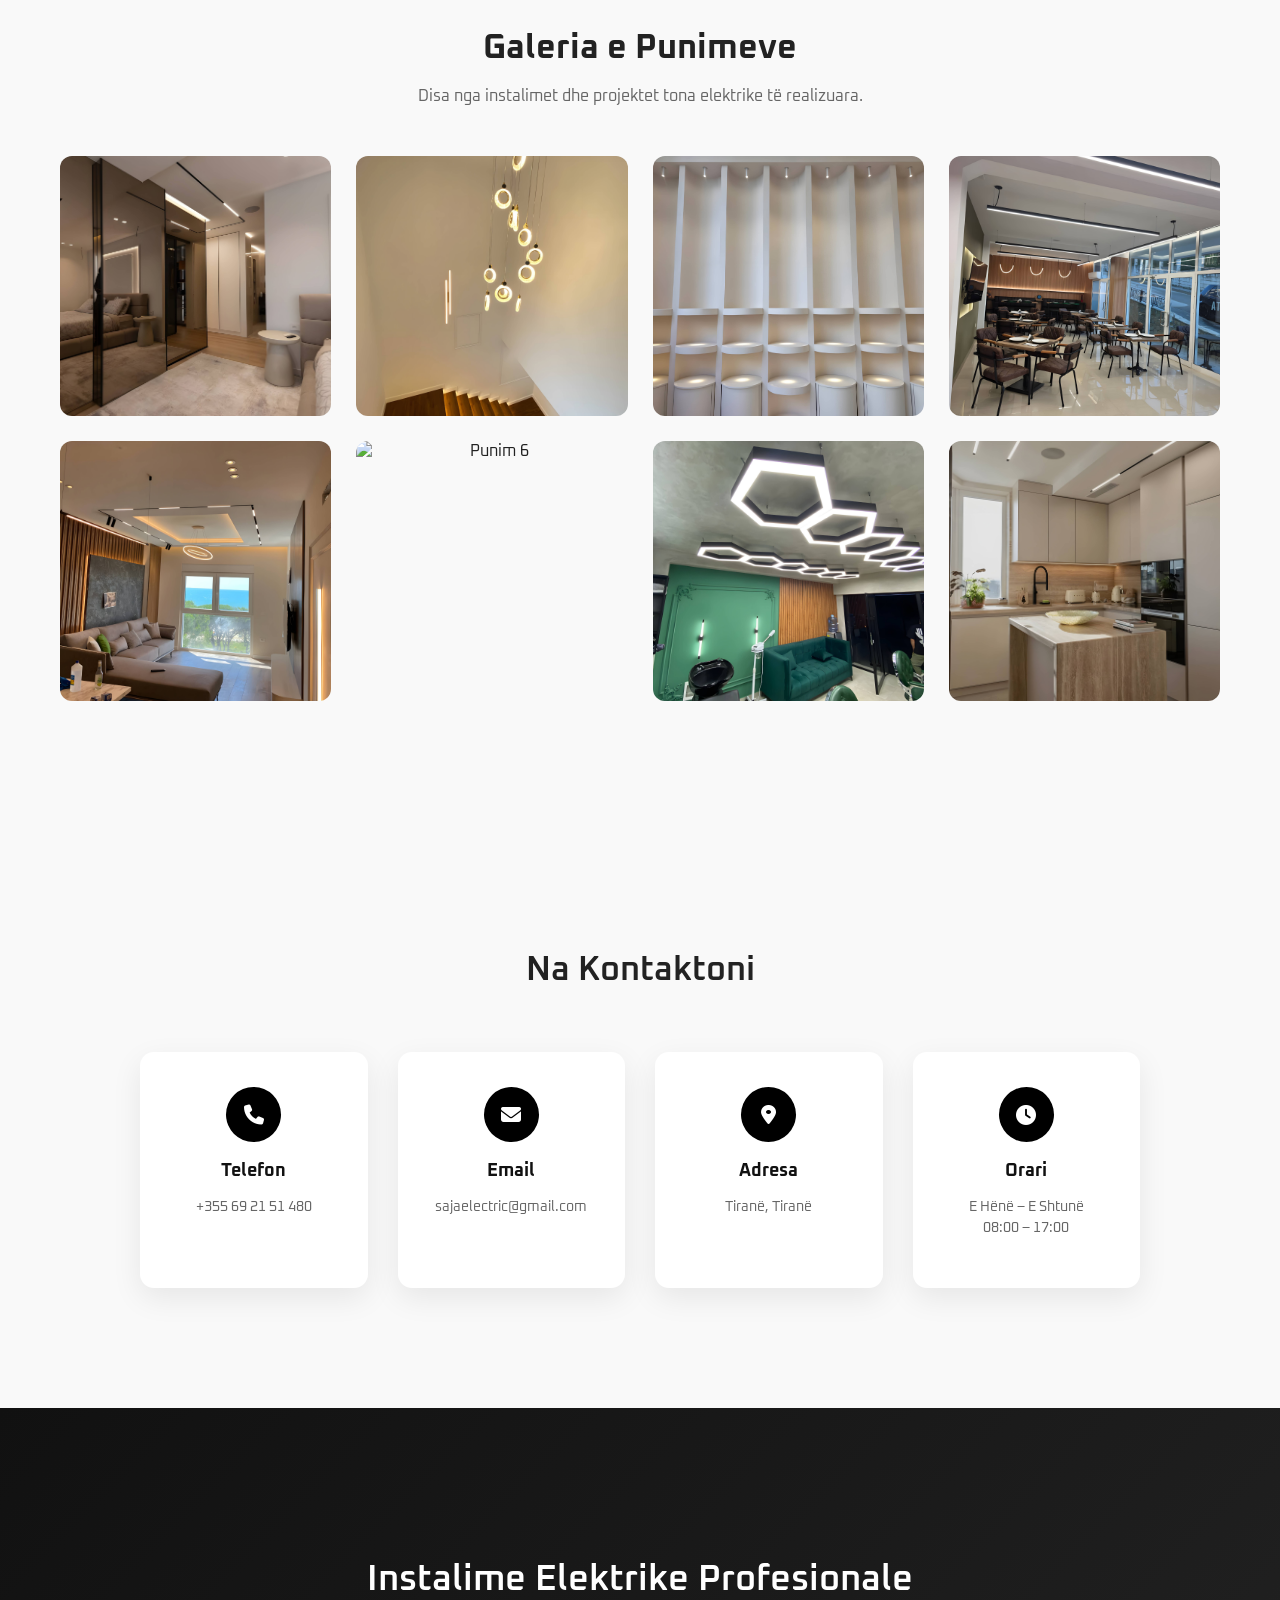
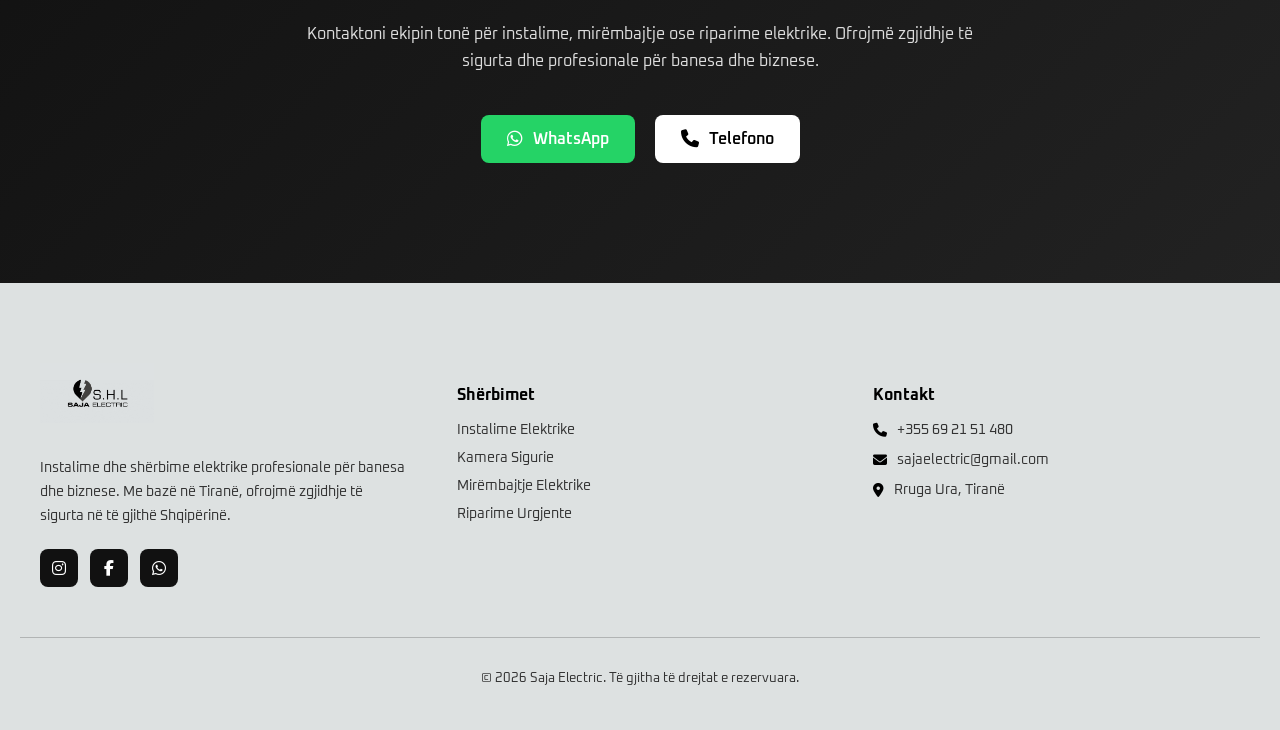
==== commit 85dc4360: "Update index.html" ====
--- a/index.html
+++ b/index.html
@@ -271,11 +271,11 @@
 <!-- PROJECT 6 -->
 <a href="project6.html" class="project-card">
 
-<img src="images/project 6 hotel (2).png" alt="Projekt 6">
+<img src="images/project 6 class gold (3).jpg" alt="Projekt 6">
 
 <div class="project-info">
 
-<p>Residence Inn Hotel</p>
+<p>Class Gold</p>
 </div>
 
 </a>
@@ -346,35 +346,35 @@
 
           <div class="gallery-grid">
             <img
-              src="images/project1.3.png"
+              src="images/galery  (1).png"
               alt="Punim 1"
             />
             <img
-              src="images/website (41).png"
+              src="images/galery  (2).png"
               alt="Punim 2"
             />
             <img
-              src="images/website1 (5).png"
+              src="images/galery  (6).png"
               alt="Punim 3"
             />
             <img
-              src="images/slide2.png"
+              src="images/galery  (7).png"
               alt="Punim 4"
             />
             <img
-              src="images/website (40).png"
+              src="images/galery  (3).png"
               alt="Punim 5"
             />
             <img
-              src="images/"
+              src="images/galery  (4) copy.png"
               alt="Punim 6"
             />
             <img
-              src="images/"
+              src="images/galery  (5).png"
               alt="Punim 7"
             />
             <img
-              src="images/"
+              src="images/galery  (8).png"
               alt="Punim 8"
             />
           </div>
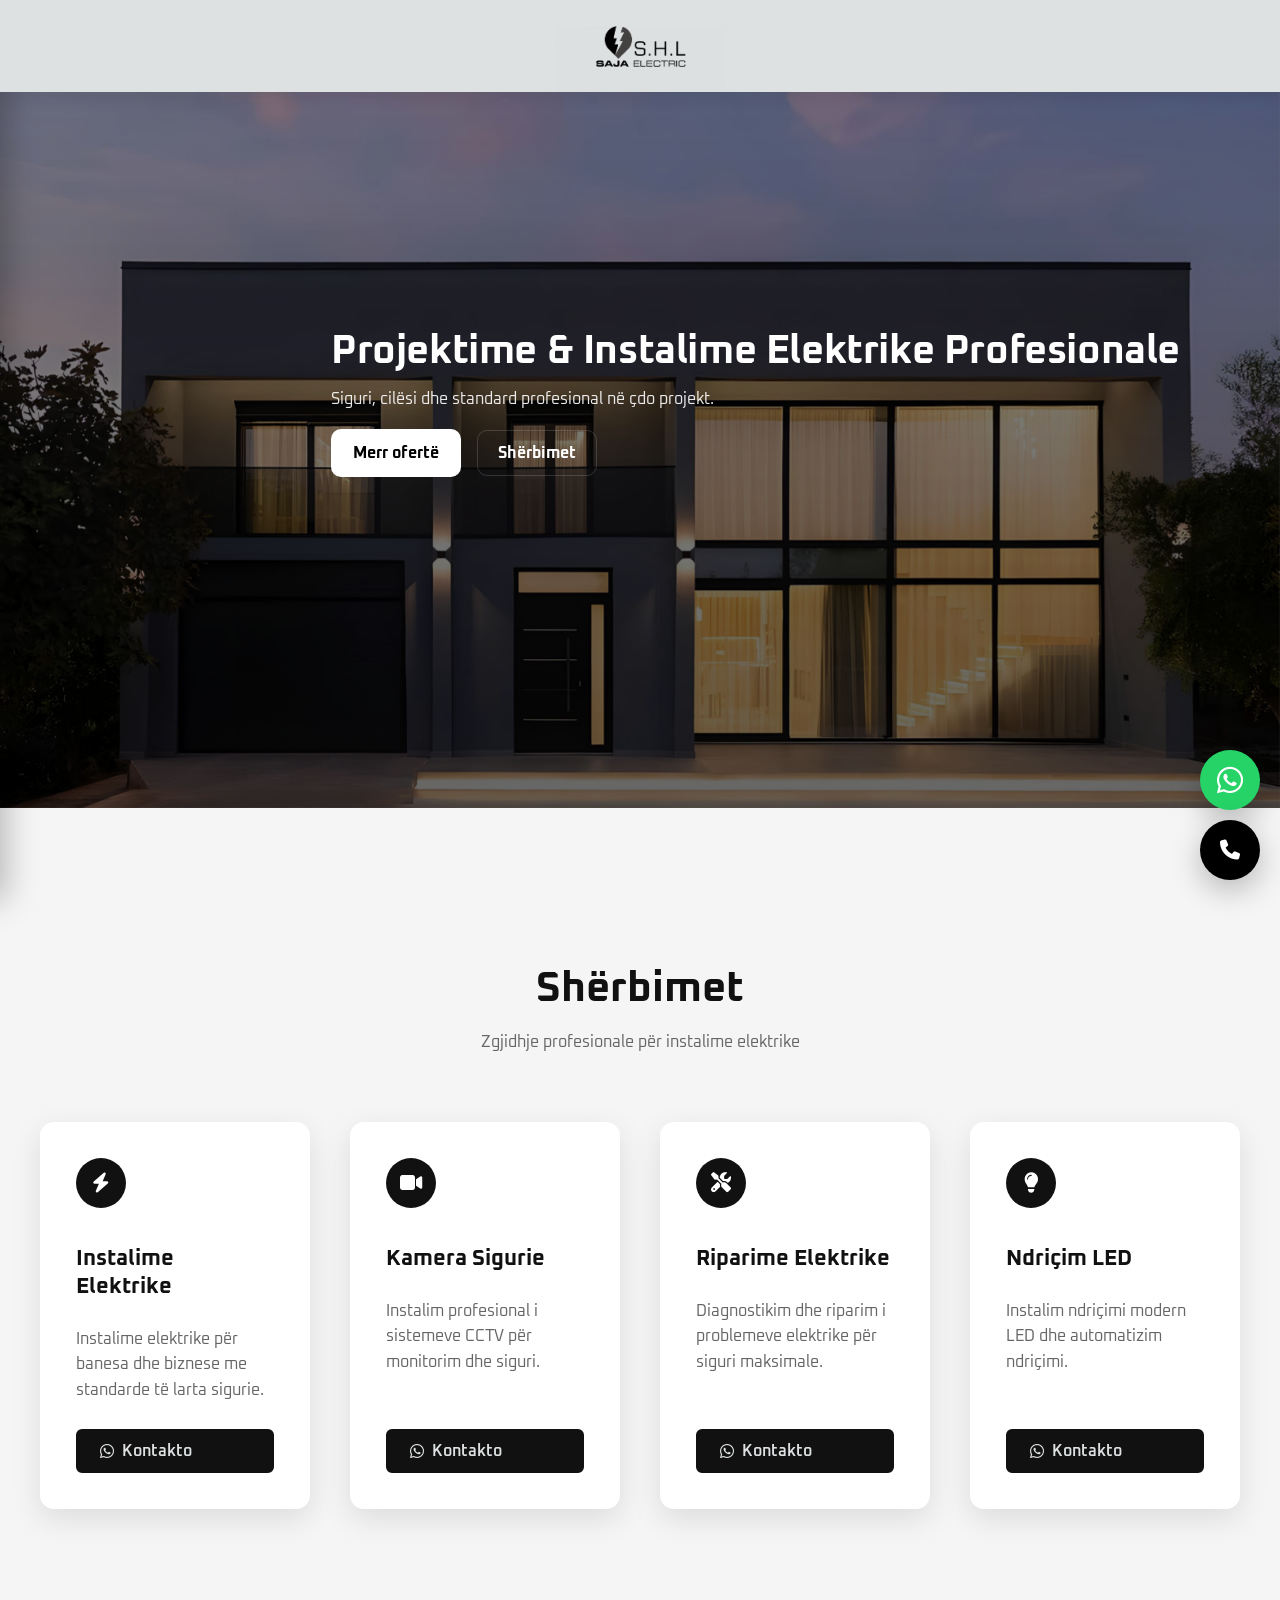
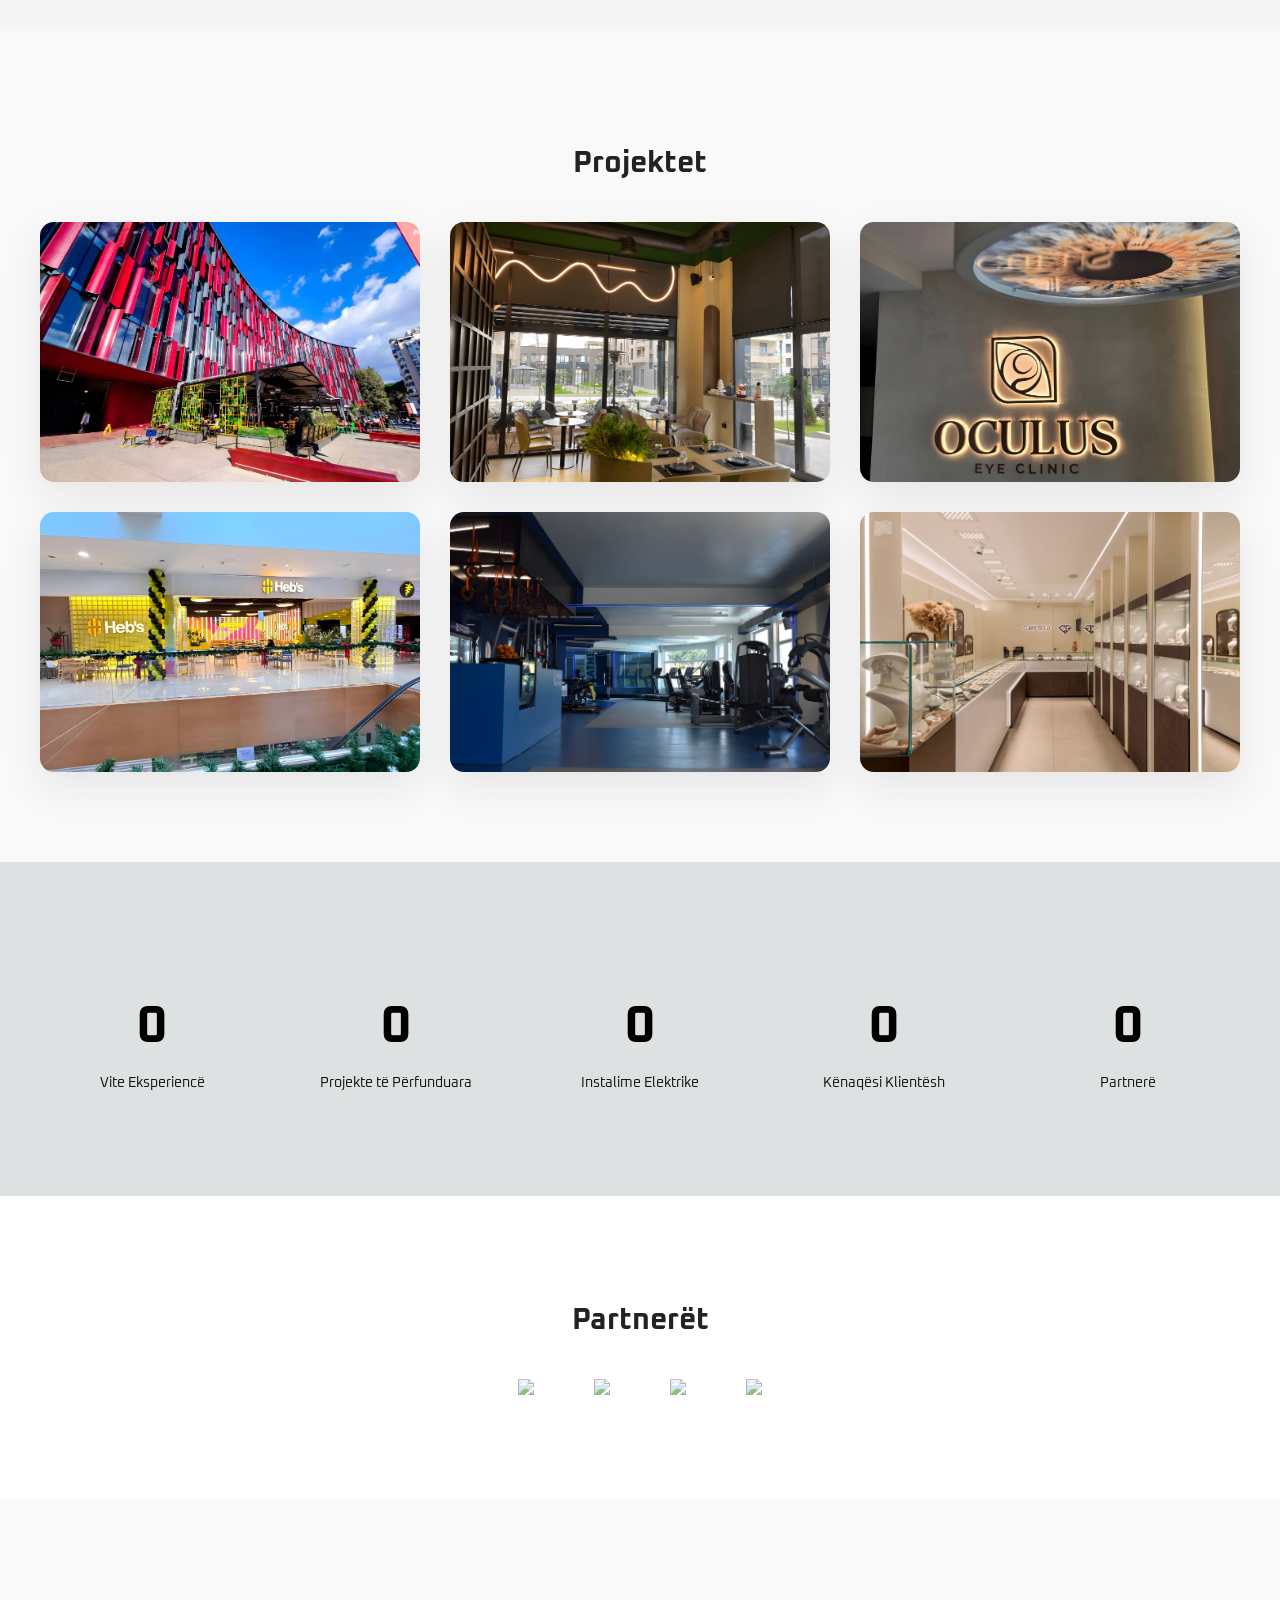
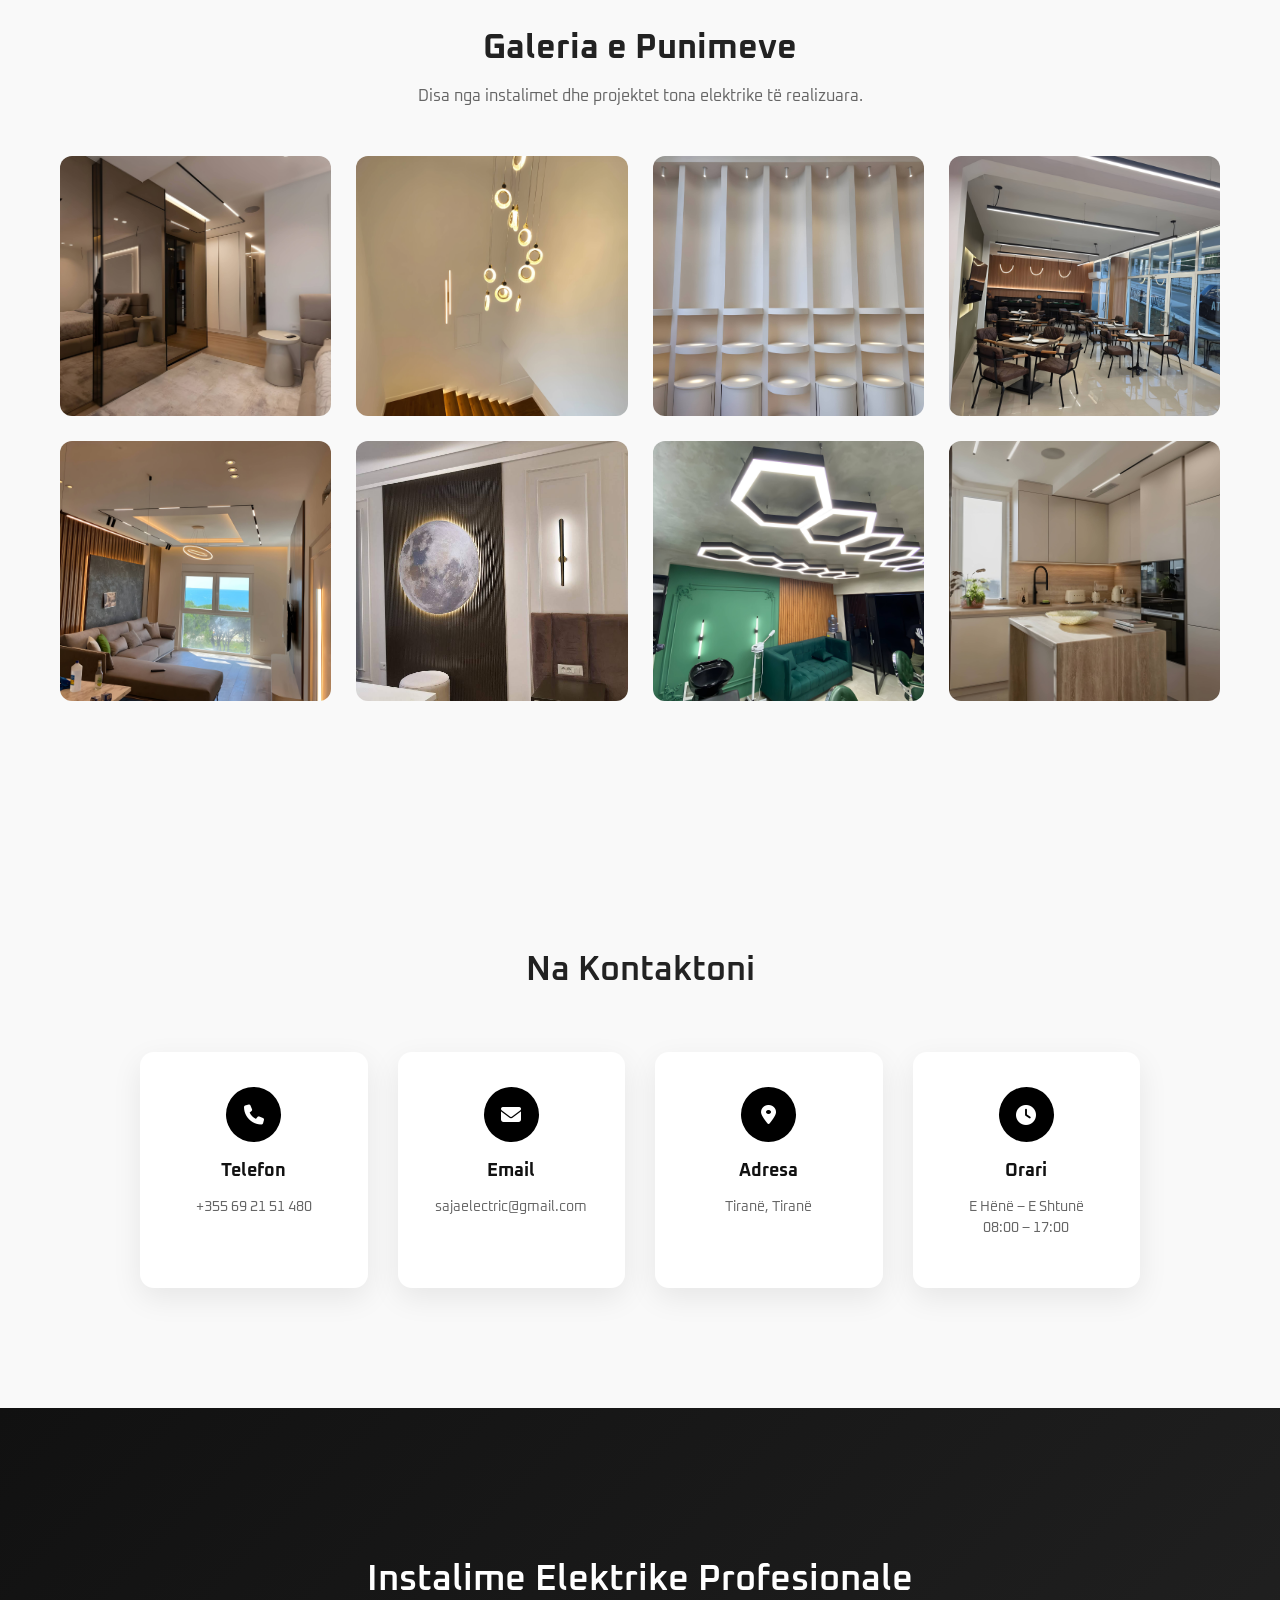
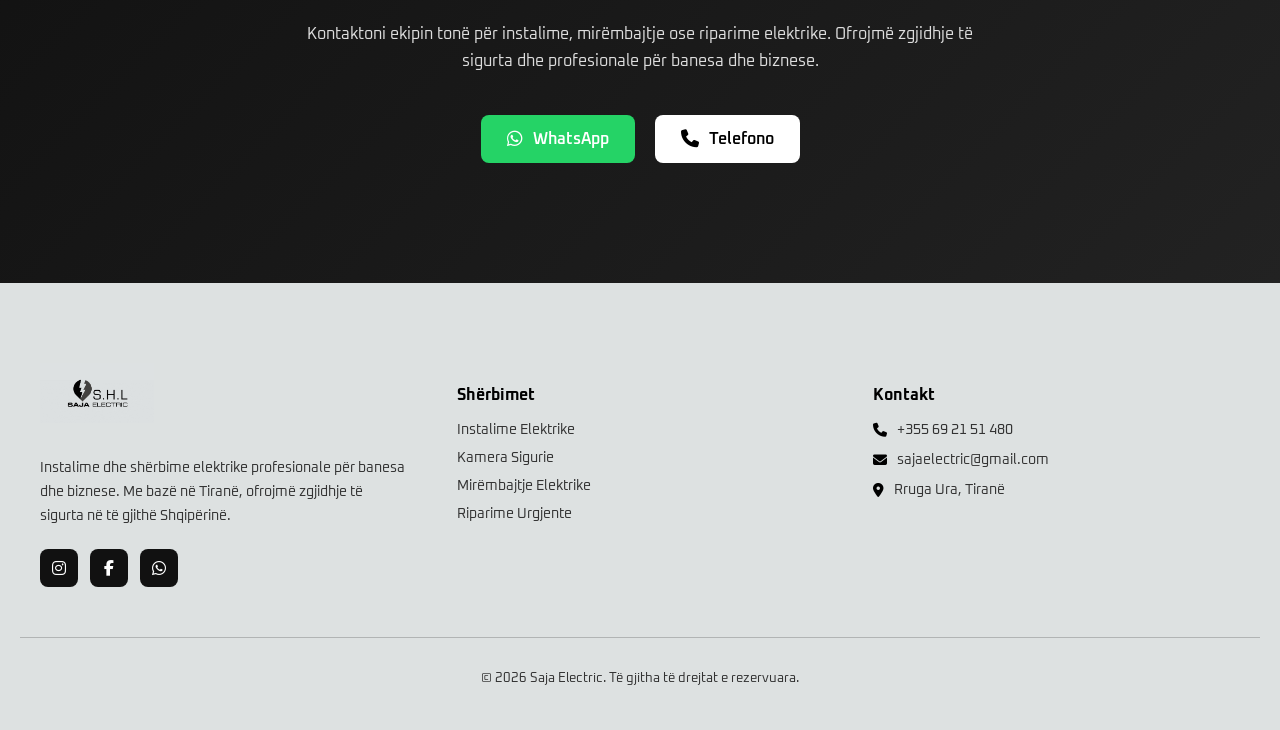
==== commit d07bd59e: "Update print statement from 'Hello' to 'Goodbye'" ====
--- a/index.html
+++ b/index.html
@@ -366,7 +366,7 @@
               alt="Punim 5"
             />
             <img
-              src="images/galery  (4) copy.png"
+              src="images/galery  (3).jpg"
               alt="Punim 6"
             />
             <img
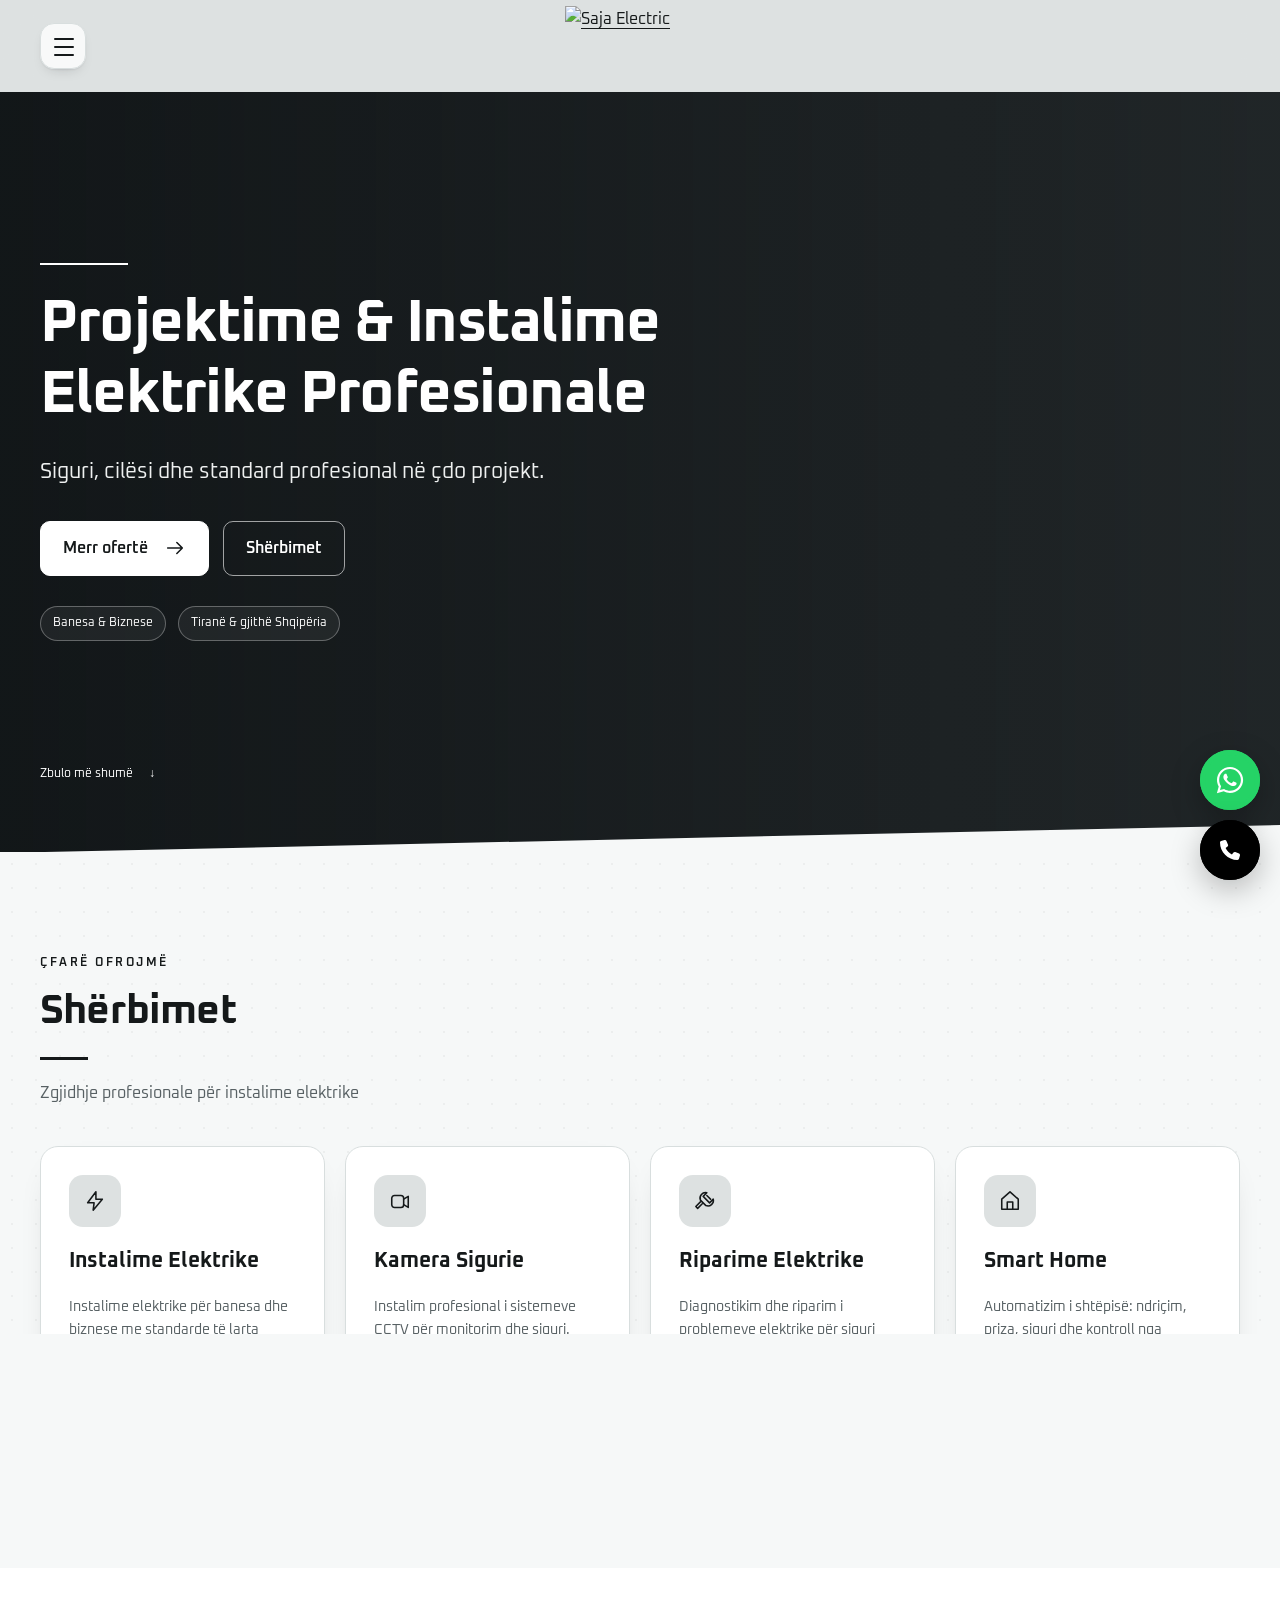
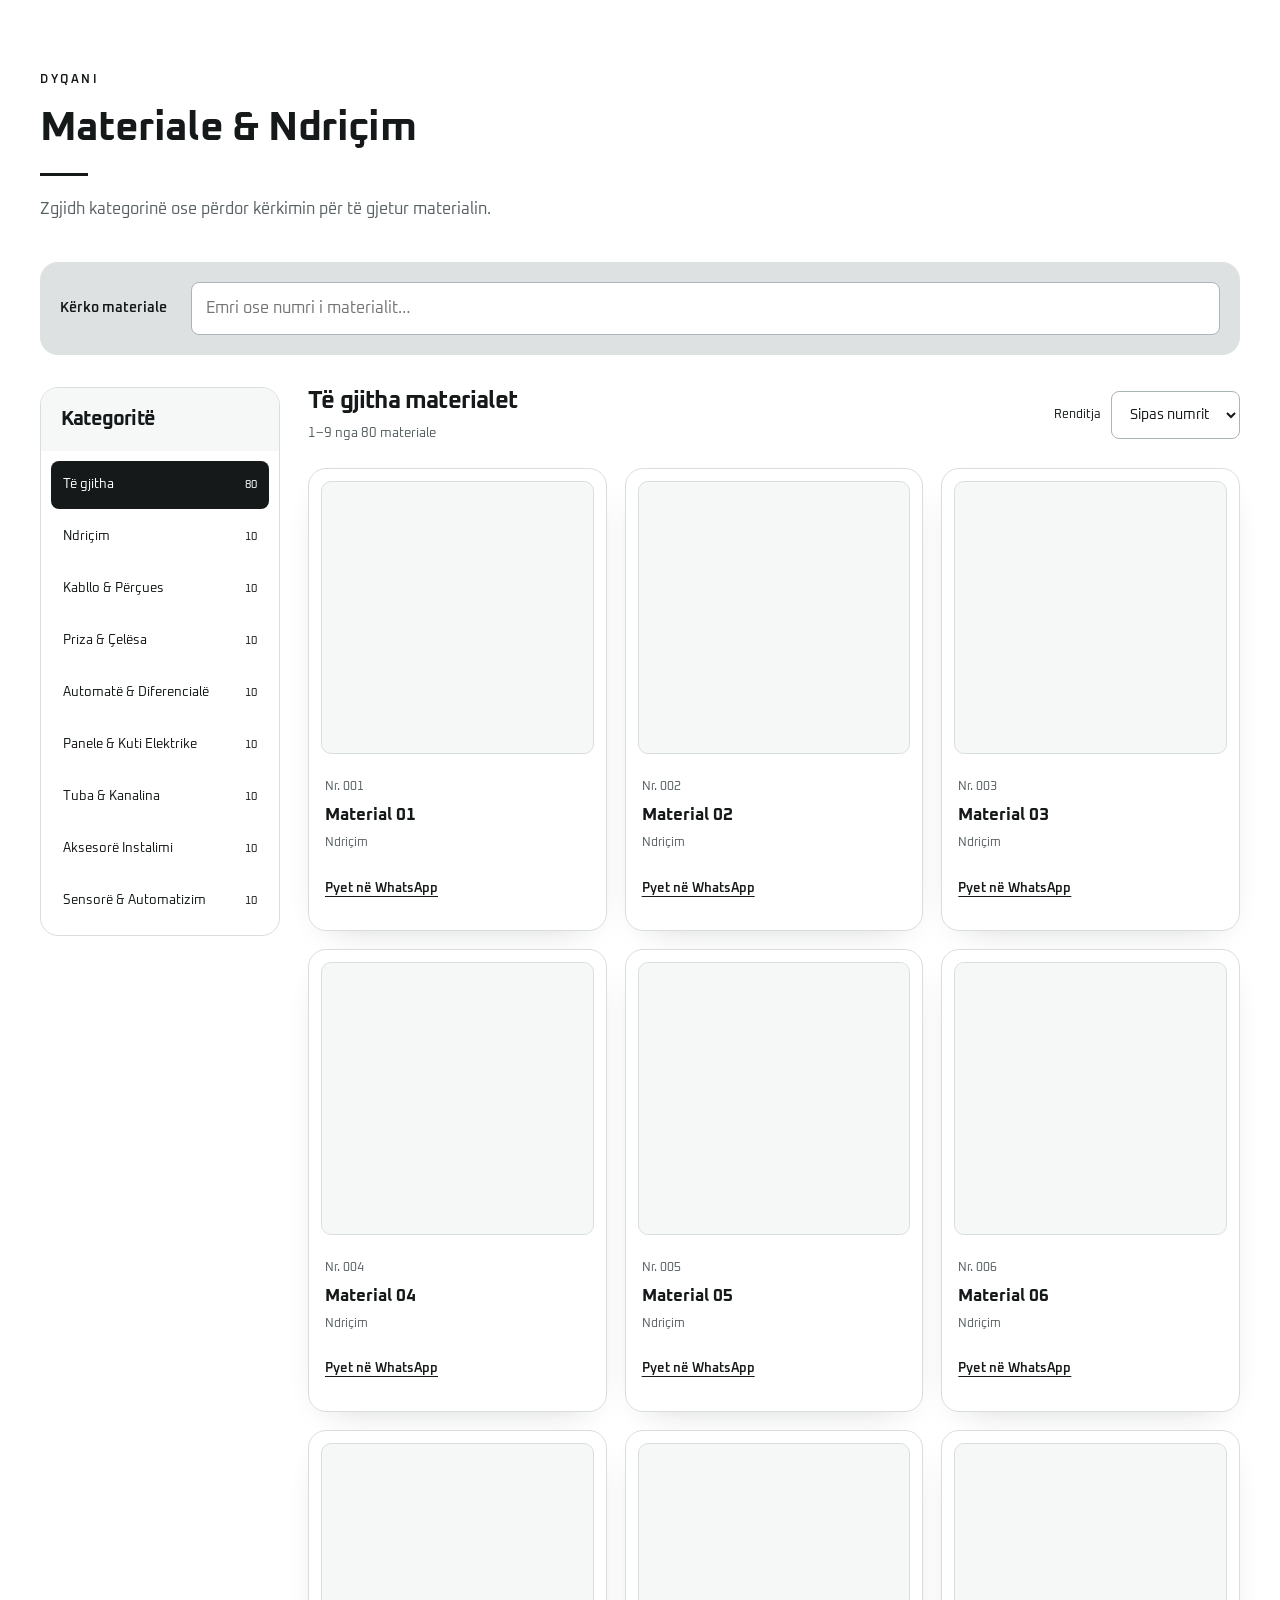
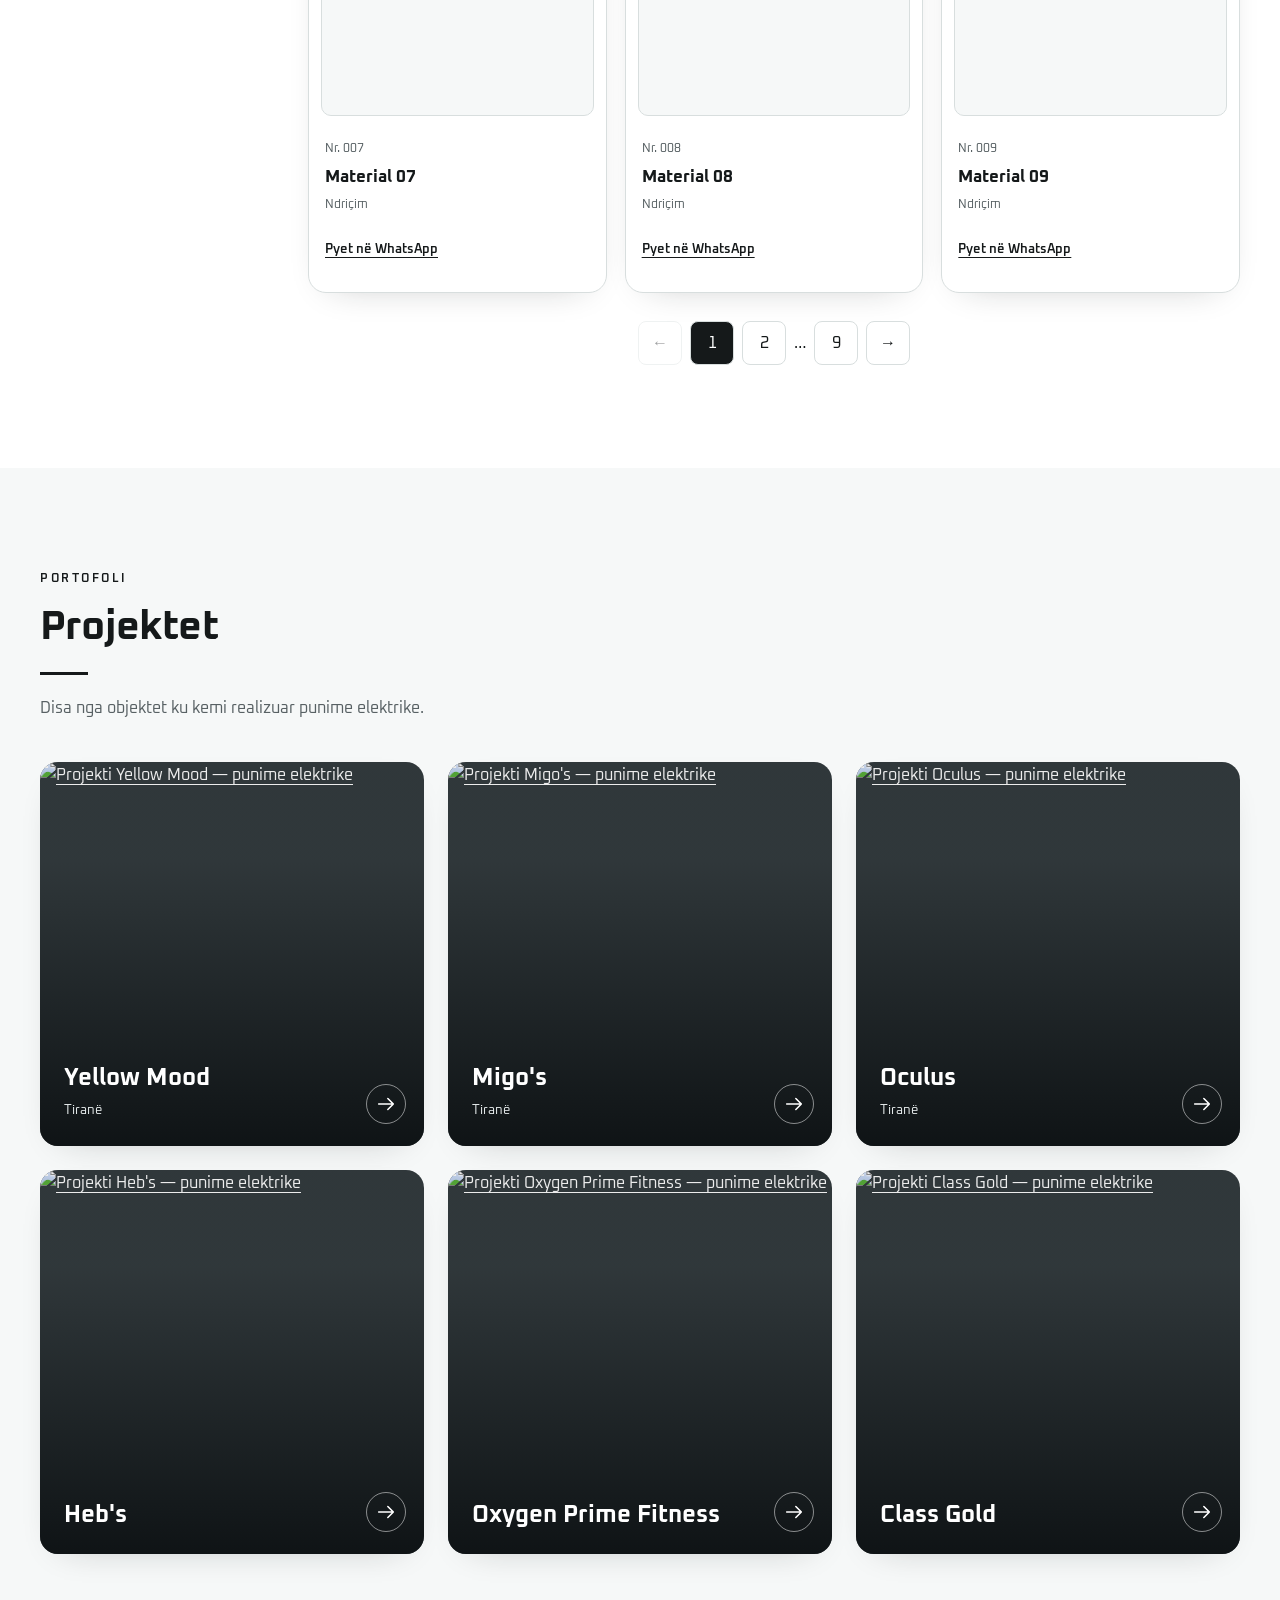
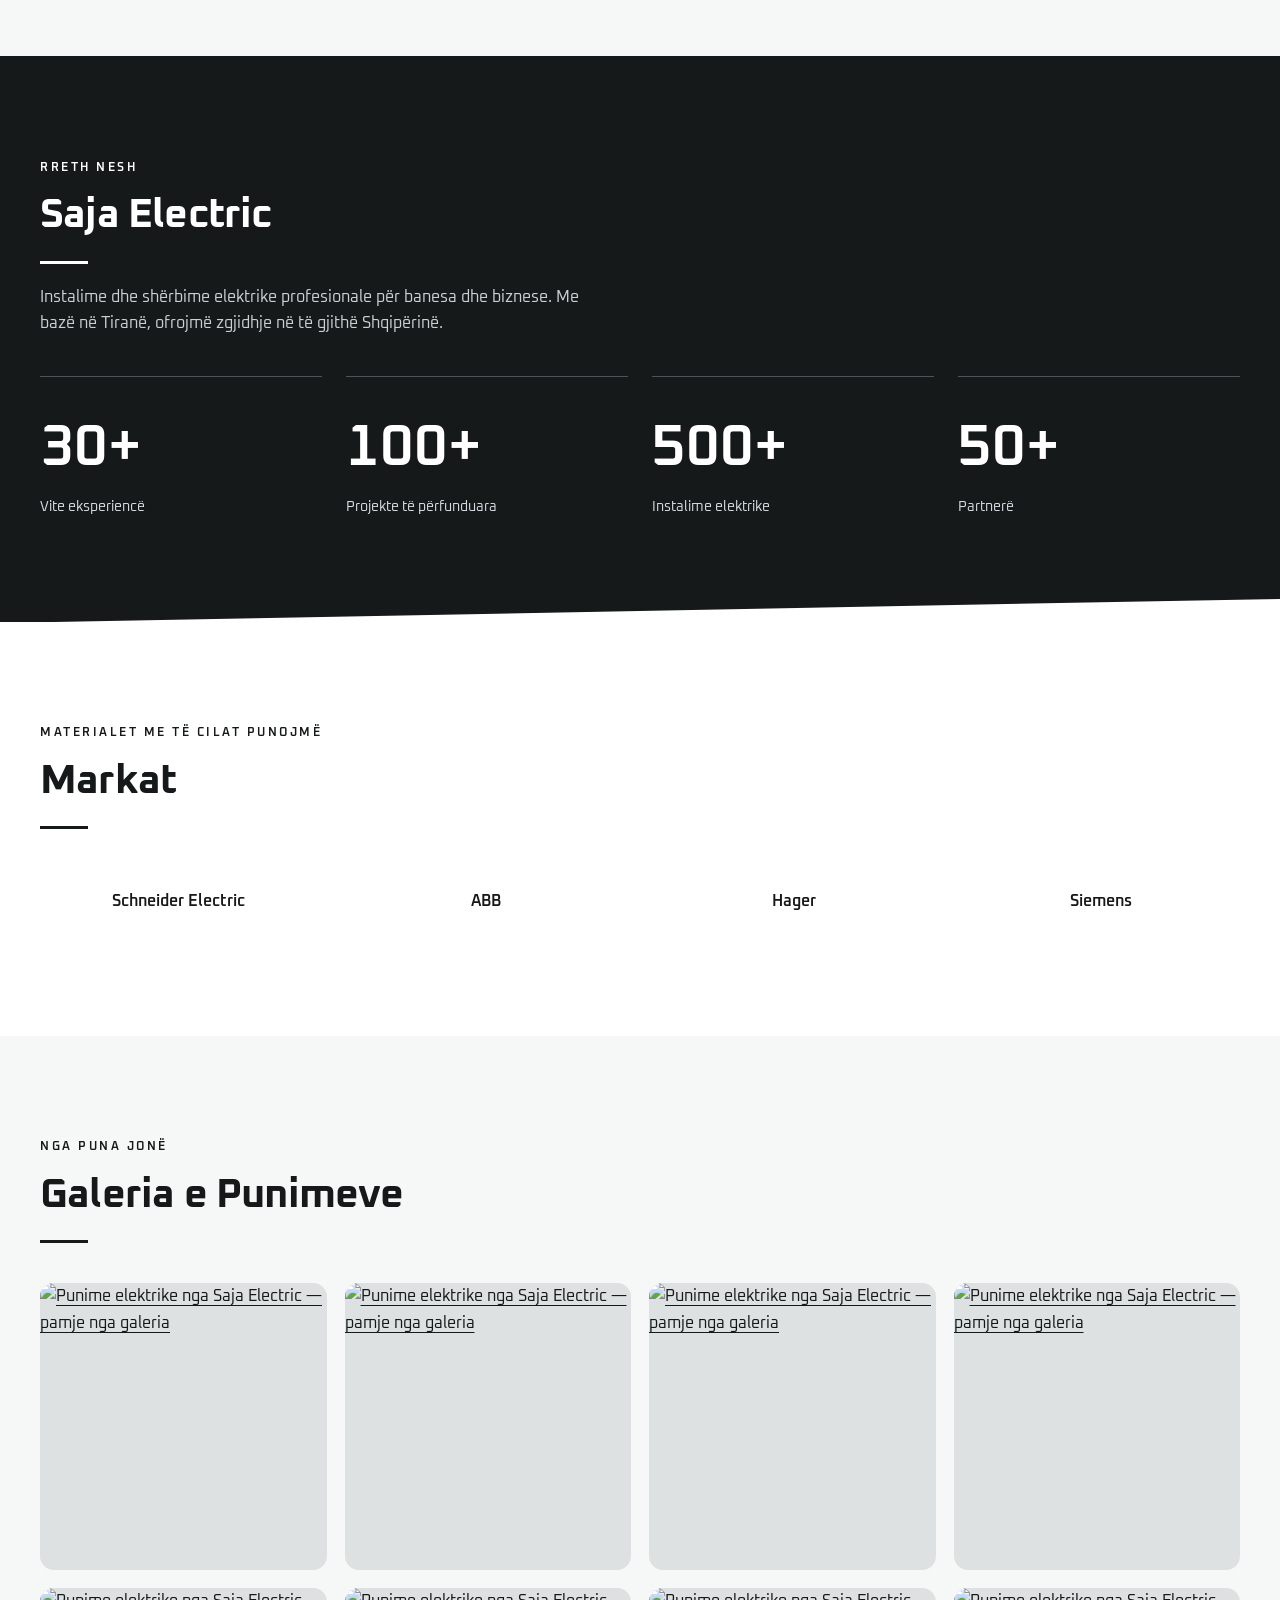
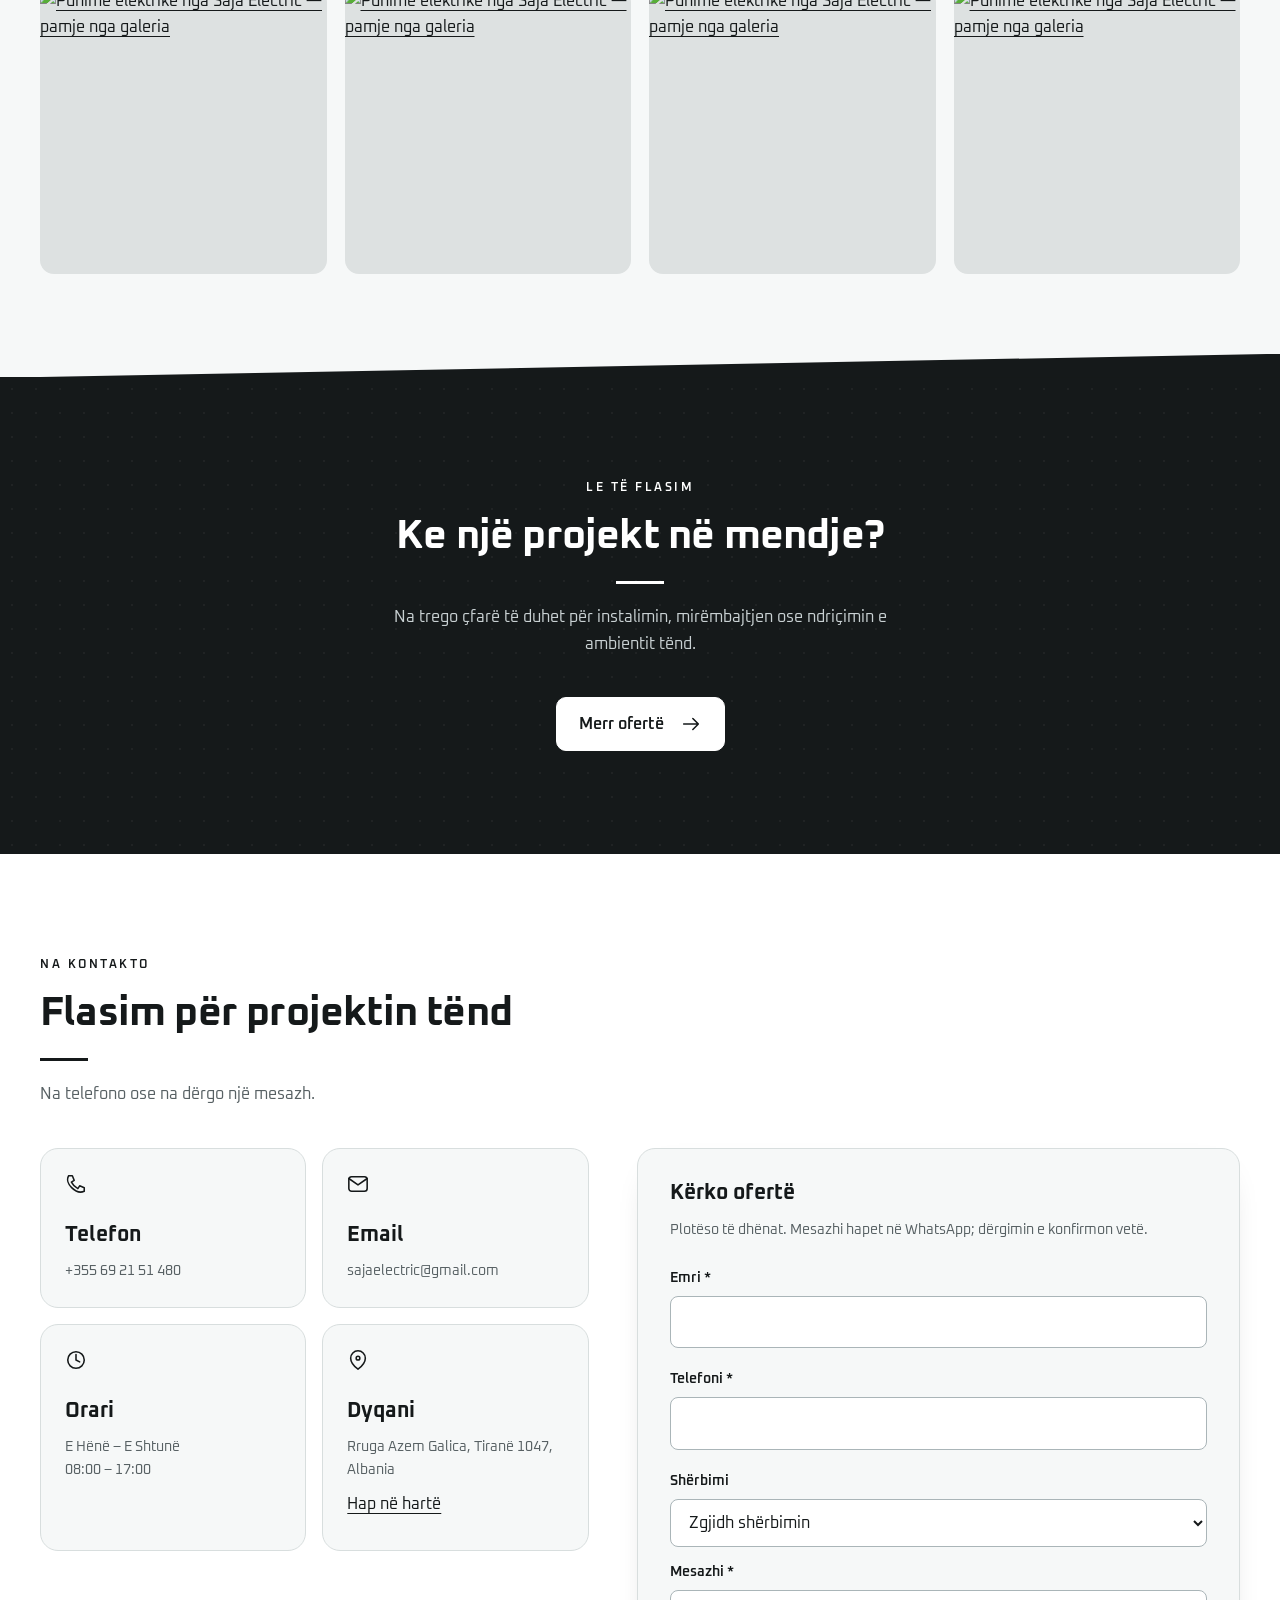
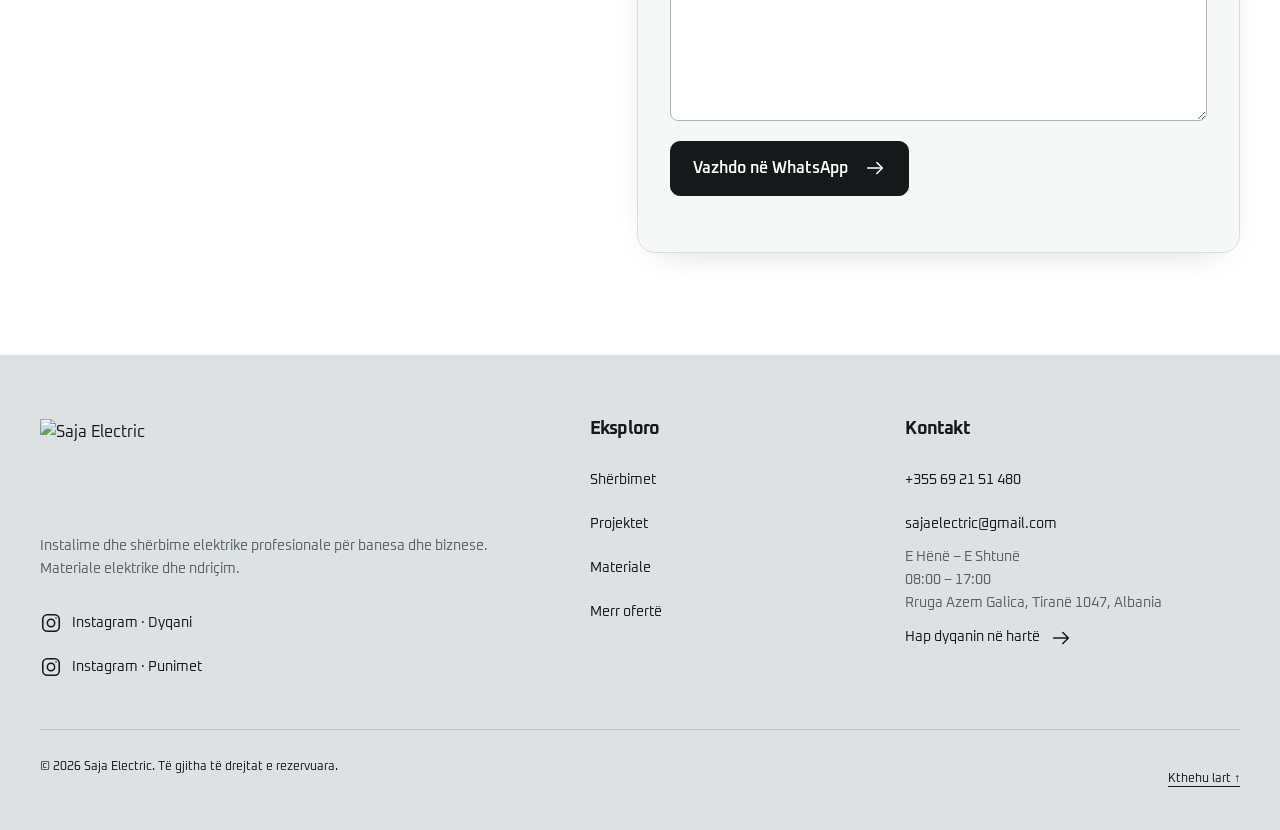
==== commit 862f725a: "Add files via upload" ====
--- a/index.html
+++ b/index.html
@@ -1,606 +1,122 @@
-<!doctype html>
-<html lang="sq">
-  <head>
-    <meta charset="utf-8" />
-    <meta name="viewport" content="width=device-width,initial-scale=1" />
-    <meta name="color-scheme" content="light">
-    
-<meta name="supported-color-schemes" content="light">
-    <title>Saja Electric</title>
-
-    <!-- CSS -->
-    <link rel="stylesheet" href="css.css" />
-
-    <!-- Icons -->
-    <link
-      rel="stylesheet"
-      href="https://cdnjs.cloudflare.com/ajax/libs/font-awesome/6.4.0/css/all.min.css"
-    />
-    <link href="https://fonts.googleapis.com/css2?family=Oxanium:wght@400;600;700&display=swap" rel="stylesheet">
-
-  </head>
-  <body>
-    <!-- HEADER -->
-    <header class="header" role="banner">
-      <div class="container nav">
-        <!-- burger (left) -->
-        <button
-          id="burgerBtn"
-          class="burger"
-          aria-label="Hap menunë"
-          aria-expanded="false"
-        >
-          <span></span>
-          <span></span>
-          <span></span>
-        </button>
-
-        <!-- logo centered -->
-        <img src="images/LOGO-1 copy.png" alt="Saja Electric" class="logo" />
-      </div>
-    </header>
-
-    <!-- SIDE MENU -->
-    <nav
-      id="sideMenu"
-      class="side-menu"
-      aria-hidden="true"
-      aria-label="Navigacion kryesor"
-    >
-      <a href="#home" style="color: #000000">HOME</a>
-      <a href="#services" style="color: #000000">SERVICES</a>
-      <a href="#projects" style="color: #000000">PROJECTS</a>
-      <a href="#about" style="color: #000000">ABOUT US</a>
-      <a href="#contact" style="color: #000000">CONTACT</a>
-    </nav>
-
-    <!-- MAIN (shiko: kjo zhvendoset kur hapet menu) -->
-    <main id="mainContent">
-      <!-- HERO (full-screen slider) -->
-      <section id="home" class="hero">
-        <div class="hero-slider" aria-hidden="true">
-          <img
-            src="images/home1.png"
-            class="slide active slide1"
-            alt="Hero 1"
-            loading="eager"
-          />
-          <img
-            src="images/imaGE2 (3).png"
-            class="slide slide2"
-            alt="Hero 2"
-            loading="eager"
-
-          />
-          <img
-            src="images/home2.1.png"
-            class="slide slide3"
-            alt="Hero 3"
-            loading="eager"
-          />
-        </div>
-
-        <div class="hero-content">
-          <h1>Projektime & Instalime Elektrike Profesionale</h1>
-          <p>Siguri, cilësi dhe standard profesional në çdo projekt.</p>
-          <div class="hero-cta">
-            <a class="btn primary" href="#cta" style="color: #000000"
-              >Merr ofertë</a
-            >
-            <a class="btn outline" href="#services" style="color: #ffffff"
-              >Shërbimet </a
-            >
-          </div>
-        </div>
-      </section>
-
-<!-- ===== START SERVICES PREMIUM SECTION ===== -->
-
-<section id="services" class="services-premium">
-  
-
-<div class="services-overlay"></div>
-
-<div class="services-container">
-
-<h2 class="services-title">Shërbimet </h2>
-<p class="services-subtitle">Zgjidhje profesionale për instalime elektrike</p>
-
-<div class="services-grid">
-
-<!-- SERVICE 1 -->
-<div class="service-card">
-
-<div class="service-icon">
-<i class="fa-solid fa-bolt"></i>
-</div>
-
-<h3>Instalime Elektrike</h3>
-
-<p>
-Instalime elektrike për banesa dhe biznese me standarde të larta sigurie.
-</p>
-
-<a href="https://wa.me/355692151480" class="service-btn">
-<i class="fa-brands fa-whatsapp"></i> Kontakto
-</a>
-
-</div>
-
-<!-- SERVICE 2 -->
-<div class="service-card">
-
-<div class="service-icon">
-<i class="fa-solid fa-video"></i>
-</div>
-
-<h3>Kamera Sigurie</h3>
-
-<p>
-Instalim profesional i sistemeve CCTV për monitorim dhe siguri.
-</p>
-
-<a href="https://wa.me/355692151480" class="service-btn">
-<i class="fa-brands fa-whatsapp"></i> Kontakto
-</a>
-
-</div>
-
-<!-- SERVICE 3 -->
-<div class="service-card">
-
-<div class="service-icon">
-<i class="fa-solid fa-screwdriver-wrench"></i>
-</div>
-
-<h3>Riparime Elektrike</h3>
-
-<p>
-Diagnostikim dhe riparim i problemeve elektrike për siguri maksimale.
-</p>
-
-<a href="https://wa.me/355692151480" class="service-btn">
-<i class="fa-brands fa-whatsapp"></i> Kontakto
-</a>
-
-</div>
-
-<!-- SERVICE 4 -->
-<div class="service-card">
-
-<div class="service-icon">
-<i class="fa-solid fa-lightbulb"></i>
-</div>
-
-<h3>Ndriçim LED</h3>
-
-<p>
-Instalim ndriçimi modern LED dhe automatizim ndriçimi.
-</p>
-
-<a href="https://wa.me/355692151480" class="service-btn">
-<i class="fa-brands fa-whatsapp"></i> Kontakto
-</a>
-
-</div>
-
-</div>
-
-</div>
-
-</section>
-
-<!-- ===== END SERVICES PREMIUM SECTION ===== -->
-   
-      <!-- ===== PROJECTS ===== -->
-
-<section id="projects" class="projects">
-
-<div class="container">
-
-<h2>Projektet </h2>
-
-<div class="project-grid">
-
-
-<!-- PROJECT 1 -->
-<a href="project1.html" class="project-card">
-
-<img src="images/project 1 yellowmood (2).png" alt="Projekt 1">
-
-<div class="project-info">
-
-<p>Yellow Mood, Tiranë</p>
-</div>
-
-</a>
-
-
-<!-- PROJECT 2 -->
-<a href="project2.html" class="project-card">
-
-<img src="images/project 2 migo's (2).png" alt="Projekt 2">
-
-<div class="project-info">
-
-<p>Migo's, Tiranë</p>
-</div>
-
-</a>
-
-
-<!-- PROJECT 3 -->
-<a href="project3.html" class="project-card">
-
-<img src="images/project 3 oculus (2).png" alt="Projekt 3">
-
-<div class="project-info">
-
-<p>Oculus, Tiranë</p>
-</div>
-
-</a>
-
-
-<!-- PROJECT 4 -->
-<a href="project4.html" class="project-card">
-
-<img src="images/project 4 heb's (1).png" alt="Projekt 4">
-
-<div class="project-info">
-
-<p>Heb's</p>
-</div>
-
-</a>
-
-
-<!-- PROJECT 5 -->
-<a href="project5.html" class="project-card">
-
-<img src="images/project 5 o2 gym (6).png" alt="Projekt 5">
-
-<div class="project-info">
-
-<p>Oxygen Prime Fitness</p>
-</div>
-
-</a>
-
-
-<!-- PROJECT 6 -->
-<a href="project6.html" class="project-card">
-
-<img src="images/project 6 class gold (3).jpg" alt="Projekt 6">
-
-<div class="project-info">
-
-<p>Class Gold</p>
-</div>
-
-</a>
-
-
-</div>
-
-</div>
-</section>
-<!-- ===== END PROJECTS ===== -->
- <!-- ===== START ABOUT/STATISTICS SECTION ===== -->
-
-<section id="about" class="stats-section">
-
-<div class="stats-container">
-
-<div class="stat">
-<h2 class="counter" data-target="30">0</h2>
-<p>Vite Eksperiencë</p>
-</div>
-
-<div class="stat">
-<h2 class="counter" data-target="100">0</h2>
-<p>Projekte të Përfunduara</p>
-</div>
-
-<div class="stat">
-<h2 class="counter" data-target="500">0</h2>
-<p>Instalime Elektrike</p>
-</div>
-
-<div class="stat">
-<h2 class="counter" data-target="100">0</h2>
-<p>Kënaqësi Klientësh</p>
-</div>
-
-<div class="stat">
-<h2 class="counter" data-target="50">0</h2>
-<p>Partnerë</p>
-</div>
-
-</div>
-
-</section>
-
-
-      <!-- ===== START PARTNERS SECTION ===== -->
-
-      <section class="partners">
-        <h2 class="partners-title">Partnerët </h2>
-
-        <div class="partners-logos">
-          <img src="images/schneider-logo.png" />
-          <img src="images/abb-logo.png" />
-          <img src="images/hager-logo.png" />
-          <img src="images/siemens-logo.png" />
-        </div>
-      </section>
-
-      <!-- ===== END PARTNERS SECTION ===== -->
-
-      <section class="gallery">
-        <div class="container">
-          <h2>Galeria e Punimeve</h2>
-          <p class="gallery-subtitle">
-            Disa nga instalimet dhe projektet tona elektrike të realizuara.
-          </p>
-
-          <div class="gallery-grid">
-            <img
-              src="images/galery  (1).png"
-              alt="Punim 1"
-            />
-            <img
-              src="images/galery  (2).png"
-              alt="Punim 2"
-            />
-            <img
-              src="images/galery  (6).png"
-              alt="Punim 3"
-            />
-            <img
-              src="images/galery  (7).png"
-              alt="Punim 4"
-            />
-            <img
-              src="images/galery  (3).png"
-              alt="Punim 5"
-            />
-            <img
-              src="images/galery  (3).jpg"
-              alt="Punim 6"
-            />
-            <img
-              src="images/galery  (5).png"
-              alt="Punim 7"
-            />
-            <img
-              src="images/galery  (8).png"
-              alt="Punim 8"
-            />
-          </div>
-        </div>
-      </section>
-      <div class="lightbox" id="lightbox">
-        <img id="lightbox-img" />
-      </div>
-  <!-- ===== CONTACT SECTION ===== -->
-
-<section class="contact-section" id="contact">
-
-<div class="container">
-
-<h2 class="contact-title">Na Kontaktoni</h2>
-
-<div class="contact-grid">
-
-<!-- TELEFON -->
-
-<a href="tel:+355685320437" class="contact-box">
-
-<div class="contact-icon">
-<i class="fa-solid fa-phone"></i>
-</div>
-
-<h3>Telefon</h3>
-
-<p>+355 69 21 51 480</p>
-
-</a>
-
-
-<!-- EMAIL -->
-
-<a href="mailto:sajaelectric@gmail.com" class="contact-box">
-
-<div class="contact-icon">
-<i class="fa-solid fa-envelope"></i>
-</div>
-
-<h3>Email</h3>
-
-<p>sajaelectric@gmail.com</p>
-
-</a>
-
-
-<!-- ADRESA -->
-
-<a href="https://maps.app.goo.gl/LmcV2NrkNf3iKwPb9" target="_blank" class="contact-box">
-
-<div class="contact-icon">
-<i class="fa-solid fa-location-dot"></i>
-</div>
-
-<h3>Adresa</h3>
-
-<p>Tiranë, Tiranë</p>
-
-</a>
-
-
-<!-- ORARI -->
-
-<div class="contact-box">
-
-<div class="contact-icon">
-<i class="fa-solid fa-clock"></i>
-</div>
-
-<h3>Orari</h3>
-
-<p>E Hënë – E Shtunë<br>08:00 – 17:00</p>
-
-</div>
-
-</div>
-
-</div>
-
-</section>
-
-<!-- ===== END CONTACT SECTION ===== -->
-
-
-    <!-- FLOATING CALL BUTTON -->
-    <a href="https://wa.me/355XXXXXXXXX" class="contact-button whatsapp-button">
-      <i class="fa-brands fa-whatsapp"></i>
-    </a>
-
-    <a href="tel:+355XXXXXXXXX" class="contact-button call-button">
-      <i class="fa-solid fa-phone"></i>
-    </a>
- <!-- ===== START CTA SECTION ===== -->
-
-<section id="cta" class="cta-section">
-
-<div class="cta-box">
-
-<h2>Instalime Elektrike Profesionale</h2>
-
-<p>
-Kontaktoni ekipin tonë për instalime, mirëmbajtje ose riparime elektrike.
-Ofrojmë zgjidhje të sigurta dhe profesionale për banesa dhe biznese.
-</p>
-
-<div class="cta-buttons">
-
-<a href="https://wa.me/355692151480" class="cta-btn whatsapp">
-
-<i class="fa-brands fa-whatsapp"></i>
-
-WhatsApp
-
-</a>
-
-<a href="tel:+355692151480" class="cta-btn call">
-
-<i class="fa-solid fa-phone"></i>
-
-Telefono
-
-</a>
-
-</div>
-
-</div>
-
-</section>
-
-<!-- ===== END CTA SECTION ===== -->
-<!-- ===== FOOTER ===== -->
-
-<footer class="footer">
-
-<div class="footer-container">
-
-<!-- LOGO + ABOUT -->
-
-<div class="footer-col">
-
-<img src="images/LOGO-1 copy.png" alt="Saja Electric" class="footer-logo">
-
-<p class="footer-text">
-Instalime dhe shërbime elektrike profesionale për banesa dhe biznese.
-Me bazë në Tiranë, ofrojmë zgjidhje të sigurta në të gjithë Shqipërinë.
-</p>
-
-<div class="footer-socials">
-
-<a href="https://www.instagram.com/sajaelectric?utm_source=ig_web_button_share_sheet&igsh=ZDNlZDc0MzIxNw==" target="_blank">
-<i class="fa-brands fa-instagram"></i>
-</a>
-<a href="https://facebook.com/EMRI-I-FAQES" target="_blank">
-<i class="fa-brands fa-facebook-f"></i>
-</a>
-
-<a href="https://wa.me/355692151480" target="_blank">
-<i class="fa-brands fa-whatsapp"></i>
-</a>
-
-</div>
-
-</div>
-
-
-<!-- SHERBIMET -->
-
-<div class="footer-col">
-
-<h4>Shërbimet</h4>
-
-<ul class="footer-links">
-
-<li>Instalime Elektrike</li>
-<li>Kamera Sigurie</li>
-<li>Mirëmbajtje Elektrike</li>
-<li>Riparime Urgjente</li>
-
-</ul>
-
-</div>
-
-
-<!-- KONTAKT -->
-
-<div class="footer-col">
-
-<h4>Kontakt</h4>
-
-<ul class="footer-contact">
-
-<li>
-<i class="fa-solid fa-phone"></i>
-+355 69 21 51 480
-</li>
-
-<li>
-<i class="fa-solid fa-envelope"></i>
-sajaelectric@gmail.com
-</li>
-
-<li>
-<i class="fa-solid fa-location-dot"></i>
-Rruga Ura, Tiranë
-</li>
-
-</ul>
-
-</div>
-
-</div>
-
-<div class="footer-bottom">
-
-<p>© 2026 Saja Electric. Të gjitha të drejtat e rezervuara.</p>
-
-</div>
-
-</footer>
-
-
-
-
-    <!-- JS -->
-    <script src="javajs.js"></script>
-  </body>
-</html>
+<!doctype html><html lang="sq"><head>
+<meta charset="utf-8"><meta name="viewport" content="width=device-width,initial-scale=1">
+<meta name="color-scheme" content="light"><title>Saja Electric | Instalime elektrike, materiale &amp; ndriçim në Tiranë</title>
+<meta name="description" content="Shërbime elektrike për banesa e biznese, materiale dhe ndriçim. Kontakto Saja Electric për projektin tënd.">
+<!-- TODO: Zëvendëso YOUR-DOMAIN me domain-in përfundimtar në canonical, Open Graph dhe JSON-LD. -->
+<link rel="canonical" href="https://YOUR-DOMAIN/">
+<meta property="og:type" content="website"><meta property="og:locale" content="sq_AL">
+<meta property="og:title" content="Saja Electric | Instalime elektrike, materiale &amp; ndriçim në Tiranë"><meta property="og:description" content="Shërbime elektrike për banesa e biznese, materiale dhe ndriçim. Kontakto Saja Electric për projektin tënd.">
+<meta property="og:url" content="https://YOUR-DOMAIN/">
+<!-- TODO: Shto og:image me URL absolute të një fotografie reale të biznesit. -->
+<link rel="preconnect" href="https://fonts.googleapis.com"><link rel="preconnect" href="https://fonts.gstatic.com" crossorigin>
+<link href="https://fonts.googleapis.com/css2?family=Oxanium:wght@400;500;600;700&display=swap" rel="stylesheet">
+<link rel="stylesheet" href="css.css"><link rel="stylesheet" href="materiale-index.css">
+<link rel="preload" as="image" href="images/home1.png" fetchpriority="high">
+<script type="application/ld+json">{"@context": "https://schema.org", "@type": "Electrician", "name": "Saja Electric", "url": "https://YOUR-DOMAIN/", "telephone": "+355692151480", "email": "sajaelectric@gmail.com", "address": {"@type": "PostalAddress", "addressLocality": "Tiranë", "addressCountry": "AL"}, "openingHoursSpecification": [{"@type": "OpeningHoursSpecification", "dayOfWeek": ["Monday", "Tuesday", "Wednesday", "Thursday", "Friday", "Saturday"], "opens": "08:00", "closes": "17:00"}]}</script>
+<script src="materiale-data.js" defer></script><script src="javajs.js" defer></script><script src="materiale-index.js" defer></script>
+</head><body><svg class="icon-sprite" xmlns="http://www.w3.org/2000/svg" aria-hidden="true"><symbol id="i-bolt" viewBox="0 0 24 24"><path d="m13 2-9 12h7l-1 8 10-12h-7z"/></symbol><symbol id="i-camera" viewBox="0 0 24 24"><rect x="3" y="6" width="13" height="13" rx="3"/><path d="m16 10 5-3v12l-5-3"/></symbol><symbol id="i-tool" viewBox="0 0 24 24"><path d="m14 6 4 4M9 15l-5 5-2-2 5-5M14 3a6 6 0 0 0-7 8l6 6a6 6 0 0 0 8-7l-4 4-7-7z"/></symbol><symbol id="i-home" viewBox="0 0 24 24"><path d="m3 10 9-8 9 8v11H3zM9 21v-8h6v8"/></symbol><symbol id="i-phone" viewBox="0 0 24 24"><path d="M4 3h4l2 5-3 2c2 4 3 5 7 7l2-3 5 2v4c-9 4-22-9-17-17z"/></symbol><symbol id="i-chat" viewBox="0 0 24 24"><path d="M21 11a9 9 0 0 1-13 8l-6 3 2-6A9 9 0 1 1 21 11Z"/><path d="M8 8c1 4 2 5 6 6"/></symbol><symbol id="i-mail" viewBox="0 0 24 24"><rect x="2" y="4" width="20" height="16" rx="3"/><path d="m2 6 10 7L22 6"/></symbol><symbol id="i-pin" viewBox="0 0 24 24"><path d="M20 10c0 6-8 12-8 12S4 16 4 10a8 8 0 1 1 16 0Z"/><circle cx="12" cy="10" r="2"/></symbol><symbol id="i-clock" viewBox="0 0 24 24"><circle cx="12" cy="12" r="9"/><path d="M12 6v6l4 2"/></symbol><symbol id="i-arrow" viewBox="0 0 24 24"><path d="M4 12h16m-6-6 6 6-6 6"/></symbol><symbol id="i-up" viewBox="0 0 24 24"><path d="m6 14 6-6 6 6"/></symbol><symbol id="i-close" viewBox="0 0 24 24"><path d="m6 6 12 12M6 18 18 6"/></symbol><symbol id="i-instagram" viewBox="0 0 24 24"><rect x="3" y="3" width="18" height="18" rx="5"/><circle cx="12" cy="12" r="4"/><path d="M17.5 6.5h.01"/></symbol><symbol id="i-check" viewBox="0 0 24 24"><path d="m4 12 5 5L20 6"/></symbol><symbol id="i-pause" viewBox="0 0 24 24"><path d="M8 5v14M16 5v14"/></symbol><symbol id="i-box" viewBox="0 0 24 24"><path d="m3 7 9-5 9 5v10l-9 5-9-5zM3 7l9 5 9-5M12 12v10"/></symbol></svg><a class="skip-link" href="#mainContent">Kalo te përmbajtja</a>
+<div class="scroll-progress" aria-hidden="true"></div>
+<header class="header"><div class="container header-inner">
+<button id="burgerBtn" class="burger" type="button" aria-controls="sideMenu" aria-expanded="false" aria-label="Hap menunë" hidden><span></span><span></span><span></span></button>
+<a class="brand" href="#home" aria-label="Saja Electric — Kreu"><img src="images/LOGO-1 copy.png" alt="Saja Electric" class="logo" width="1200" height="900" decoding="async" loading="eager"></a>
+</div></header>
+<nav id="sideMenu" class="side-menu" aria-label="Navigacioni kryesor"><a href="#home">Kreu</a><a href="#services">Shërbimet</a><a href="#materiale" data-catalog-link hidden>Materiale</a><a href="#projects">Projektet</a><a href="#about">Rreth nesh</a><a href="#contact">Kontakt</a></nav><noscript><nav  class="fallback-menu" aria-label="Navigacioni kryesor"><a href="#home">Kreu</a><a href="#services">Shërbimet</a><a href="#materiale" data-catalog-link hidden>Materiale</a><a href="#projects">Projektet</a><a href="#about">Rreth nesh</a><a href="#contact">Kontakt</a></nav></noscript><main id="mainContent" tabindex="-1"><section id="home" class="hero" aria-labelledby="hero-title"><div class="hero-slider" aria-hidden="true"><div class="slide slide1 active"><img src="images/home1.png" alt="" class="" width="1200" height="900" decoding="async" fetchpriority="high" loading="eager"></div><div class="slide slide2"><img src="images/imaGE2 (3).png" alt="" class="" width="1200" height="900" decoding="async" loading="lazy"></div><div class="slide slide3"><img src="images/home2.1.png" alt="" class="" width="1200" height="900" decoding="async" loading="lazy"></div></div><div class="container hero-content"><div class="electric-line" aria-hidden="true"></div><h1 id="hero-title">Projektime &amp; Instalime Elektrike Profesionale</h1><p>Siguri, cilësi dhe standard profesional në çdo projekt.</p>
+<div class="hero-cta"><a class="button button-light" href="#contact">Merr ofertë <svg class="icon" aria-hidden="true" focusable="false"><use href="#i-arrow"></use></svg></a><a class="button button-outline" href="#services">Shërbimet</a></div>
+<div class="trust-chips"><span>Banesa &amp; Biznese</span><span>Tiranë &amp; gjithë Shqipëria</span></div></div>
+<a class="scroll-cue" href="#services" aria-label="Zbrit te shërbimet">Zbulo më shumë <span aria-hidden="true">↓</span></a></section><section id="services" class="section services-premium pattern"><div class="container"><div class="section-heading"><span class="eyebrow">Çfarë ofrojmë</span><h2 class="section-title">Shërbimet</h2><p>Zgjidhje profesionale për instalime elektrike</p></div><div class="services-grid"><article class="service-card"><span class="service-icon"><svg class="icon" aria-hidden="true" focusable="false"><use href="#i-bolt"></use></svg></span><h3>Instalime Elektrike</h3><p>Instalime elektrike për banesa dhe biznese me standarde të larta sigurie.</p><a class="button" href="https://wa.me/355692151480?text=P%C3%ABrsh%C3%ABndetje%21%20Interesohem%20p%C3%ABr%20sh%C3%ABrbimin%3A%20Instalime%20Elektrike.">Kontakto <svg class="icon" aria-hidden="true" focusable="false"><use href="#i-arrow"></use></svg></a></article><article class="service-card"><span class="service-icon"><svg class="icon" aria-hidden="true" focusable="false"><use href="#i-camera"></use></svg></span><h3>Kamera Sigurie</h3><p>Instalim profesional i sistemeve CCTV për monitorim dhe siguri.</p><a class="button" href="https://wa.me/355692151480?text=P%C3%ABrsh%C3%ABndetje%21%20Interesohem%20p%C3%ABr%20sh%C3%ABrbimin%3A%20Kamera%20Sigurie.">Kontakto <svg class="icon" aria-hidden="true" focusable="false"><use href="#i-arrow"></use></svg></a></article><article class="service-card"><span class="service-icon"><svg class="icon" aria-hidden="true" focusable="false"><use href="#i-tool"></use></svg></span><h3>Riparime Elektrike</h3><p>Diagnostikim dhe riparim i problemeve elektrike për siguri maksimale.</p><a class="button" href="https://wa.me/355692151480?text=P%C3%ABrsh%C3%ABndetje%21%20Interesohem%20p%C3%ABr%20sh%C3%ABrbimin%3A%20Riparime%20Elektrike.">Kontakto <svg class="icon" aria-hidden="true" focusable="false"><use href="#i-arrow"></use></svg></a></article><article class="service-card"><span class="service-icon"><svg class="icon" aria-hidden="true" focusable="false"><use href="#i-home"></use></svg></span><h3>Smart Home</h3><p>Automatizim i shtëpisë: ndriçim, priza, siguri dhe kontroll nga telefoni.</p><a class="button" href="https://wa.me/355692151480?text=P%C3%ABrsh%C3%ABndetje%21%20Interesohem%20p%C3%ABr%20sh%C3%ABrbimin%3A%20Smart%20Home.">Kontakto <svg class="icon" aria-hidden="true" focusable="false"><use href="#i-arrow"></use></svg></a></article></div></div></section><!-- Katalogu aktivizohet vetëm me SAJA_SHOW_CATALOG = true. -->
+<section id="materiale" class="section catalog-section" aria-labelledby="materials-title" hidden><div class="container">
+<div class="section-heading"><span class="eyebrow">Dyqani</span><h2 id="materials-title" class="section-title">Materiale &amp; Ndriçim</h2><p>Zgjidh kategorinë ose përdor kërkimin për të gjetur materialin.</p></div>
+<div class="search-area"><label for="materialSearch">Kërko materiale</label><input type="search" id="materialSearch" placeholder="Emri ose numri i materialit…" autocomplete="off"></div><div class="catalog-layout">
+
+      <aside class="catalog-sidebar">
+        <h2>Kategoritë</h2>
+
+        <div
+          id="categoryList"
+          class="category-list"
+          role="group"
+          aria-label="Filtro sipas kategorisë"
+        ></div>
+      </aside>
+
+      <section class="catalog-main" aria-labelledby="categoryTitle">
+
+        <div class="catalog-toolbar">
+
+          <div>
+            <h2 id="categoryTitle">Të gjitha materialet</h2>
+            <p
+              id="resultCount"
+              class="result-count"
+              role="status"
+              aria-live="polite"
+            ></p>
+          </div>
+
+          <label class="sort-label">
+            Renditja
+
+            <select id="sortSelect" class="sort-select">
+              <option value="number">Sipas numrit</option>
+              <option value="az">Emri A–Z</option>
+              <option value="za">Emri Z–A</option>
+            </select>
+          </label>
+
+        </div>
+
+        <!-- Hiqe këtë njoftim kur të plotësosh materialet reale. -->
+        <p class="demo-note">
+          Katalog në përgatitje. Emrat e numëruar janë vende rezervë
+          dhe nuk përfaqësojnë produkte apo stok të konfirmuar.
+        </p>
+
+        <div id="productsGrid" class="products-grid"></div>
+
+        <div id="emptyResults" class="empty-results" hidden>
+          <h3>Nuk u gjet asnjë material.</h3>
+          <p>Provo një emër tjetër ose pastro filtrat.</p>
+
+          <button id="resetSearch" class="reset-button" type="button">
+            Pastro filtrat
+          </button>
+        </div>
+
+        <nav
+          id="pagination"
+          class="pagination"
+          aria-label="Faqet e materialeve"
+        ></nav>
+
+        <noscript>
+          <p>Aktivizo JavaScript për të shfaqur katalogun e materialeve.</p>
+        </noscript>
+
+      </section>
+
+    </div>
+</div></section><section id="projects" class="section projects"><div class="container"><div class="section-heading"><span class="eyebrow">Portofoli</span><h2 class="section-title">Projektet</h2><p>Disa nga objektet ku kemi realizuar punime elektrike.</p></div><div class="project-grid"><a class="project-card" href="project1.html"><img src="images/project 1 yellowmood (2).png" alt="Projekti Yellow Mood — punime elektrike" class="" width="1200" height="900" decoding="async" loading="lazy"><div class="project-info"><h3>Yellow Mood</h3><p>Tiranë</p></div><span class="project-arrow" aria-hidden="true"><svg class="icon" aria-hidden="true" focusable="false"><use href="#i-arrow"></use></svg></span></a><a class="project-card" href="project2.html"><img src="images/project 2 migo&#x27;s (2).png" alt="Projekti Migo&#x27;s — punime elektrike" class="" width="1200" height="900" decoding="async" loading="lazy"><div class="project-info"><h3>Migo&#x27;s</h3><p>Tiranë</p></div><span class="project-arrow" aria-hidden="true"><svg class="icon" aria-hidden="true" focusable="false"><use href="#i-arrow"></use></svg></span></a><a class="project-card" href="project3.html"><img src="images/project 3 oculus (2).png" alt="Projekti Oculus — punime elektrike" class="" width="1200" height="900" decoding="async" loading="lazy"><div class="project-info"><h3>Oculus</h3><p>Tiranë</p></div><span class="project-arrow" aria-hidden="true"><svg class="icon" aria-hidden="true" focusable="false"><use href="#i-arrow"></use></svg></span></a><a class="project-card" href="project4.html"><img src="images/project 4 heb&#x27;s (1).png" alt="Projekti Heb&#x27;s — punime elektrike" class="" width="1200" height="900" decoding="async" loading="lazy"><div class="project-info"><h3>Heb&#x27;s</h3><!-- TODO: Shto vendndodhjen e konfirmuar të projektit. --></div><span class="project-arrow" aria-hidden="true"><svg class="icon" aria-hidden="true" focusable="false"><use href="#i-arrow"></use></svg></span></a><a class="project-card" href="project5.html"><img src="images/project 5 o2 gym (6).png" alt="Projekti Oxygen Prime Fitness — punime elektrike" class="" width="1200" height="900" decoding="async" loading="lazy"><div class="project-info"><h3>Oxygen Prime Fitness</h3><!-- TODO: Shto vendndodhjen e konfirmuar të projektit. --></div><span class="project-arrow" aria-hidden="true"><svg class="icon" aria-hidden="true" focusable="false"><use href="#i-arrow"></use></svg></span></a><a class="project-card" href="project6.html"><img src="images/project 6 class gold (3).jpg" alt="Projekti Class Gold — punime elektrike" class="" width="1200" height="900" decoding="async" loading="lazy"><div class="project-info"><h3>Class Gold</h3><!-- TODO: Shto vendndodhjen e konfirmuar të projektit. --></div><span class="project-arrow" aria-hidden="true"><svg class="icon" aria-hidden="true" focusable="false"><use href="#i-arrow"></use></svg></span></a></div></div></section><section id="about" class="section stats-section"><div class="container"><div class="section-heading"><span class="eyebrow">Rreth nesh</span><h2 class="section-title">Saja Electric</h2><p>Instalime dhe shërbime elektrike profesionale për banesa dhe biznese. Me bazë në Tiranë, ofrojmë zgjidhje në të gjithë Shqipërinë.</p></div><!-- TODO: Konfirmo shifrat ekzistuese përpara publikimit; nuk janë verifikuar në mënyrë të pavarur. --><div class="stats-grid"><div class="stat"><strong class="counter" data-target="30">30+</strong><p>Vite eksperiencë</p></div><div class="stat"><strong class="counter" data-target="100">100+</strong><p>Projekte të përfunduara</p></div><div class="stat"><strong class="counter" data-target="500">500+</strong><p>Instalime elektrike</p></div><div class="stat"><strong class="counter" data-target="50">50+</strong><p>Partnerë</p></div></div></div></section><section class="section partners"><div class="container"><div class="section-heading"><span class="eyebrow">Materialet me të cilat punojmë</span><h2 class="section-title">Markat</h2></div><!-- TODO: Mos përdor termin partner zyrtar pa konfirmim. --><div class="partners-logos"><object class="partner-logo" type="image/png" data="images/schneider-logo.png" aria-label="Schneider Electric">Schneider Electric</object><object class="partner-logo" type="image/png" data="images/abb-logo.png" aria-label="ABB">ABB</object><object class="partner-logo" type="image/png" data="images/hager-logo.png" aria-label="Hager">Hager</object><object class="partner-logo" type="image/png" data="images/siemens-logo.png" aria-label="Siemens">Siemens</object></div></div></section><section class="section gallery"><div class="container"><div class="section-heading"><span class="eyebrow">Nga puna jonë</span><h2 class="section-title">Galeria e Punimeve</h2></div><div class="gallery-grid" data-gallery><a class="gallery-tile" href="images/galery  (1).png" data-lightbox data-caption="Punime elektrike nga Saja Electric — pamje nga galeria"><img src="images/galery  (1).png" alt="Punime elektrike nga Saja Electric — pamje nga galeria" class="" width="1200" height="900" decoding="async" loading="lazy"></a><a class="gallery-tile" href="images/galery  (2).png" data-lightbox data-caption="Punime elektrike nga Saja Electric — pamje nga galeria"><img src="images/galery  (2).png" alt="Punime elektrike nga Saja Electric — pamje nga galeria" class="" width="1200" height="900" decoding="async" loading="lazy"></a><a class="gallery-tile" href="images/galery  (6).png" data-lightbox data-caption="Punime elektrike nga Saja Electric — pamje nga galeria"><img src="images/galery  (6).png" alt="Punime elektrike nga Saja Electric — pamje nga galeria" class="" width="1200" height="900" decoding="async" loading="lazy"></a><a class="gallery-tile" href="images/galery  (7).png" data-lightbox data-caption="Punime elektrike nga Saja Electric — pamje nga galeria"><img src="images/galery  (7).png" alt="Punime elektrike nga Saja Electric — pamje nga galeria" class="" width="1200" height="900" decoding="async" loading="lazy"></a><a class="gallery-tile" href="images/galery  (3).png" data-lightbox data-caption="Punime elektrike nga Saja Electric — pamje nga galeria"><img src="images/galery  (3).png" alt="Punime elektrike nga Saja Electric — pamje nga galeria" class="" width="1200" height="900" decoding="async" loading="lazy"></a><a class="gallery-tile" href="images/galery  (3).jpg" data-lightbox data-caption="Punime elektrike nga Saja Electric — pamje nga galeria"><img src="images/galery  (3).jpg" alt="Punime elektrike nga Saja Electric — pamje nga galeria" class="" width="1200" height="900" decoding="async" loading="lazy"></a><a class="gallery-tile" href="images/galery  (5).png" data-lightbox data-caption="Punime elektrike nga Saja Electric — pamje nga galeria"><img src="images/galery  (5).png" alt="Punime elektrike nga Saja Electric — pamje nga galeria" class="" width="1200" height="900" decoding="async" loading="lazy"></a><a class="gallery-tile" href="images/galery  (8).png" data-lightbox data-caption="Punime elektrike nga Saja Electric — pamje nga galeria"><img src="images/galery  (8).png" alt="Punime elektrike nga Saja Electric — pamje nga galeria" class="" width="1200" height="900" decoding="async" loading="lazy"></a></div></div></section><!-- TODO: Vendos dëshmi reale me lejen e klientëve; hiq hidden vetëm pasi të plotësohen. -->
+<section class="section testimonials" hidden aria-label="Vlerësime të klientëve"><!-- TODO: Emri, teksti i saktë, burimi i vlerësimit. --></section>
+<!-- TODO: Shto një çift fotosh para/pas të të njëjtit ambient; mos përdor foto të palidhura. -->
+<section class="section work-progress" hidden aria-label="Ecuria e punimeve"></section><section id="cta" class="section cta-section pattern"><div class="container cta-box"><div class="section-heading"><span class="eyebrow">Le të flasim</span><h2 class="section-title">Ke një projekt në mendje?</h2><p>Na trego çfarë të duhet për instalimin, mirëmbajtjen ose ndriçimin e ambientit tënd.</p></div><a class="button button-light" href="index.html#contact">Merr ofertë <svg class="icon" aria-hidden="true" focusable="false"><use href="#i-arrow"></use></svg></a></div></section><section id="contact" class="section contact-section"><div class="container"><div class="section-heading"><span class="eyebrow">Na kontakto</span><h2 class="section-title">Flasim për projektin tënd</h2><p>Na telefono ose na dërgo një mesazh.</p></div><div class="contact-layout"><div class="contact-grid"><a class="contact-box" href="tel:+355692151480"><svg class="icon" aria-hidden="true" focusable="false"><use href="#i-phone"></use></svg><h3>Telefon</h3><p>+355 69 21 51 480</p></a><a class="contact-box" href="mailto:sajaelectric@gmail.com"><svg class="icon" aria-hidden="true" focusable="false"><use href="#i-mail"></use></svg><h3>Email</h3><p>sajaelectric@gmail.com</p></a><div class="contact-box"><svg class="icon" aria-hidden="true" focusable="false"><use href="#i-clock"></use></svg><h3>Orari</h3><p>E Hënë – E Shtunë<br>08:00 – 17:00</p></div><div class="contact-box" data-location-box hidden><svg class="icon" aria-hidden="true" focusable="false"><use href="#i-pin"></use></svg><h3>Dyqani</h3><p data-store-address hidden></p><a data-store-map hidden target="_blank" rel="noopener noreferrer">Hap në hartë</a></div><!-- TODO: Vendos vetëm adresën dhe Maps të dyqanit te SAJA_SITE. -->
+</div><form id="contactForm" class="contact-form" action="https://wa.me/355692151480" method="get">
+<h3>Kërko ofertë</h3><p>Plotëso të dhënat. Mesazhi hapet në WhatsApp; dërgimin e konfirmon vetë.</p>
+<div class="form-row"><label for="clientName">Emri *</label><input id="clientName" name="clientName" autocomplete="name" required minlength="2" maxlength="100" aria-describedby="nameError"><span id="nameError" class="field-error"></span></div>
+<div class="form-row"><label for="clientPhone">Telefoni *</label><input id="clientPhone" name="clientPhone" type="tel" autocomplete="tel" required maxlength="25" aria-describedby="phoneError"><span id="phoneError" class="field-error"></span></div>
+<div class="form-row"><label for="clientService">Shërbimi</label><select id="clientService" name="clientService"><option value="">Zgjidh shërbimin</option><option>Instalime Elektrike</option><option>Kamera Sigurie</option><option>Riparime Elektrike</option><option>Smart Home</option><option>Materiale elektrike</option><option>Tjetër</option></select></div>
+<div class="form-row"><label for="clientMessage">Mesazhi *</label><textarea id="clientMessage" name="text" rows="4" required minlength="10" maxlength="2000" aria-describedby="messageError"></textarea><span id="messageError" class="field-error"></span></div>
+<button class="button" type="submit">Vazhdo në WhatsApp <svg class="icon" aria-hidden="true" focusable="false"><use href="#i-arrow"></use></svg></button><p id="formStatus" role="status" aria-live="polite"></p><a id="formFallback" hidden target="_blank" rel="noopener noreferrer">Hap mesazhin në WhatsApp</a>
+<noscript><p>Pa JavaScript dërgohet vetëm fusha “Mesazhi”; përfshi aty edhe emrin dhe telefonin.</p></noscript></form></div></div></section></main><footer class="footer"><div class="container footer-grid">
+<div class="footer-col"><img src="images/LOGO-1 copy.png" alt="Saja Electric" class="footer-logo" width="1200" height="900" decoding="async" loading="lazy">
+<p>Instalime dhe shërbime elektrike profesionale për banesa dhe biznese. Materiale elektrike dhe ndriçim.</p>
+<!-- TODO: Plotëso URL-të e dy Instagram-eve te SAJA_SITE në materiale-data.js. Lidhjet mbeten të fshehura derisa të plotësohen. -->
+<div class="social-links"><a data-social="store" hidden target="_blank" rel="noopener noreferrer"><svg class="icon" aria-hidden="true" focusable="false"><use href="#i-instagram"></use></svg> Instagram · Dyqani</a><a data-social="work" hidden target="_blank" rel="noopener noreferrer"><svg class="icon" aria-hidden="true" focusable="false"><use href="#i-instagram"></use></svg> Instagram · Punimet</a></div></div>
+<div class="footer-col"><h2>Eksploro</h2><a href="index.html#services">Shërbimet</a><a href="index.html#projects">Projektet</a><a href="index.html#materiale" data-catalog-link hidden>Materiale</a><a href="index.html#contact">Merr ofertë</a></div>
+<div class="footer-col"><h2>Kontakt</h2><a href="tel:+355692151480">+355 69 21 51 480</a><a href="mailto:sajaelectric@gmail.com">sajaelectric@gmail.com</a><p>E Hënë – E Shtunë<br>08:00 – 17:00</p><p data-store-address hidden></p><a data-store-map hidden target="_blank" rel="noopener noreferrer">Hap dyqanin në hartë <svg class="icon" aria-hidden="true" focusable="false"><use href="#i-arrow"></use></svg></a></div></div>
+<div class="container footer-bottom"><span>© <span data-year>2026</span> Saja Electric. Të gjitha të drejtat e rezervuara.</span><a href="#mainContent">Kthehu lart ↑</a></div></footer>
+<div class="floating-contact"><a href="https://wa.me/355692151480" aria-label="Kontakto në WhatsApp"><svg class="contact-glyph" aria-hidden="true" focusable="false" viewBox="0 0 448 512"><path d="M380.9 97.1C339 55.1 283.2 32 223.9 32 101.5 32 1.9 131.6 1.9 254c0 39.1 10.2 77.3 29.6 111L0 480l117.7-30.9c32.4 17.7 68.9 27 106.1 27h.1C346.3 476.1 448 376.5 448 254.1c0-59.3-25.2-115-67.1-157zM223.9 438.7c-33.2 0-65.7-8.9-94-25.7l-6.7-4-69.8 18.3L72 359.2l-4.4-7c-18.5-29.4-28.2-63.3-28.2-98.2 0-101.7 82.8-184.5 184.6-184.5 49.3 0 95.6 19.2 130.4 54.1s55.6 81.2 55.5 130.5c0 101.8-84.3 184.6-186 184.6zm101.2-138.2c-5.5-2.8-32.8-16.2-37.9-18s-8.8-2.8-12.5 2.8-14.3 18-17.6 21.8-6.5 4.2-12 .9c-32.6-16.3-54-29.1-75.5-66-5.7-9.8 5.7-9.1 16.3-30.3 1.8-3.7.9-6.9-.5-9.7s-12.5-30.1-17.1-41.2c-4.5-10.8-9.1-9.3-12.5-9.5-3.2-.2-6.9-.2-10.6-.2s-9.7 1.4-14.8 6.9-19.4 19-19.4 46.3 19.9 53.7 22.6 57.4 39.1 59.7 94.8 83.8c35.2 15.2 49 16.5 66.6 13.9 10.7-1.6 32.8-13.4 37.4-26.4s4.6-24.1 3.2-26.4c-1.3-2.5-5-3.9-10.5-6.7z"/></svg><span>WhatsApp</span></a><a href="tel:+355692151480" aria-label="Telefono Saja Electric"><svg class="contact-glyph" aria-hidden="true" focusable="false" viewBox="0 0 512 512"><path d="M164.9 24.6c-7.7-18.6-28-28.5-47.4-23.2l-88 24C12.1 30.2 0 46 0 64c0 247.4 200.6 448 448 448 18 0 33.8-12.1 38.6-29.5l24-88c5.3-19.4-4.6-39.7-23.2-47.4l-96-40c-16.3-6.8-35.2-2.1-46.3 11.6l-40.4 49.3c-70.4-33.3-127.4-90.3-160.7-160.7l49.3-40.3c13.7-11.2 18.4-30 11.6-46.3l-40-96z"/></svg><span>Telefono</span></a></div>
+<button class="back-top" type="button" aria-label="Kthehu në krye" hidden><svg class="icon" aria-hidden="true" focusable="false"><use href="#i-up"></use></svg></button>
+<dialog id="lightbox" class="lightbox" aria-label="Galeria e fotografive" aria-describedby="lightbox-caption">
+<div class="lightbox-toolbar"><span id="lightbox-counter"></span><button type="button" data-lightbox-close aria-label="Mbyll fotografinë"><svg class="icon" aria-hidden="true" focusable="false"><use href="#i-close"></use></svg></button></div>
+<div class="lightbox-stage"><button type="button" data-lightbox-prev aria-label="Fotografia e mëparshme">←</button><img id="lightbox-img" alt="" width="1200" height="900"><button type="button" data-lightbox-next aria-label="Fotografia tjetër">→</button></div>
+<p id="lightbox-caption"></p></dialog></body></html>
--- a/css.css
+++ b/css.css
@@ -1,1737 +1,459 @@
-/* -------------------------
-   Saja Electric — styles (fixed + updated)
-   ------------------------- */
-
-* {
-  box-sizing: border-box;
-}
-html {
-  color-scheme: light;
-}
-html,
-body {
-  height: 100%;
-}
-.logo {
-  filter: none !important;
-}
-
-body {
-  margin: 0;
-  font-family: "Oxanium", Arial, sans-serif;
-  -webkit-font-smoothing: antialiased;
-  -moz-osx-font-smoothing: grayscale;
-  background: #f6f6f6;
-  color: #222;
-  scroll-behavior: smooth;
-}
-/* ===== TITLES FONT ===== */
-
-:root {
-  --brand: #dde1e1;
-  --muted: #6b6b6b;
-  --white: #fff;
-  --container: 1200px;
-  color-scheme: light;
-}
-
-/* container */
-.container {
-  max-width: var(--container);
-  margin: 0 auto;
-  padding: 0 20px;
-}
-
-/* HEADER */
-
-.header {
-  position: fixed;
-  top: 0;
-  left: 0;
-  right: 0;
-  height: 92px;
-  background: #dde1e1 !important; /* WHITE NAVBAR */
-  display: flex;
-  align-items: center;
-  z-index: 1200;
-  box-shadow: 0 4px 15px rgba(0, 0, 0, 0.08);
-}
-
-.nav {
-  width: 100%;
-  display: flex;
-  align-items: center;
-  justify-content: center; /* centers logo */
-  position: relative;
-}
-
-.logo {
-  height: 90px;
-  object-fit: contain;
-  display: block;
-  margin: 0 auto; /* centers logo */
-  filter: none !important;
-  mix-blend-mode: normal !important;
-}
-
-/* --------- BURGER (LEFT, visible on all screens) --------- */
-/* --------- BURGER (LEFT) --------- */
-
-/* --------- BURGER --------- */
-
-.burger {
-  position: absolute;
-
-  top: 50%;
-  transform: translateY(-50%);
-
-  /* desktop position */
-  left: -25%;
-
-  width: 34px;
-  height: 24px;
-
-  background: none;
-  border: none;
-
-  cursor: pointer;
-
-  display: flex;
-  flex-direction: column;
-  justify-content: space-between;
-
-  padding: 0;
-
-  z-index: 1400;
-}
-
-.burger span {
-  display: block;
-
-  height: 3px;
-  width: 100%;
-
-  background: #000;
-
-  border-radius: 3px;
-
-  transition:
-    transform 0.28s ease,
-    opacity 0.18s ease;
-}
-
-/* MOBILE FIX */
-
-@media (max-width: 640px) {
-  .burger {
-    left: 12px;
-  }
-}
-
-/* Active -> X (centered) */
-.burger.active span:nth-child(1) {
-  transform: translateY(11px) rotate(45deg);
-}
-.burger.active span:nth-child(2) {
-  opacity: 0;
-  transform: scale(0.6);
-}
-.burger.active span:nth-child(3) {
-  transform: translateY(-10px) rotate(-45deg);
-}
-.burger:focus {
-  outline: 2px solid rgba(255, 255, 255, 0.08);
-}
-.burger span {
-  transform-origin: center;
-}
-
-/* SIDE MENU */
-.side-menu {
-  position: fixed;
-  top: 0;
-  left: -280px;
-  width: 280px;
-  height: 100vh;
-  background: var(--brand);
-  padding-top: 120px;
-  transition: left 0.36s cubic-bezier(0.2, 0.9, 0.25, 1);
-  z-index: 1100;
-  box-shadow: 6px 0 30px rgba(0, 0, 0, 0.25);
-}
-.side-menu.open {
-  left: 0;
-}
-.side-menu a {
-  display: block;
-  padding: 18px 28px;
-  color: var(--white);
-  text-decoration: none;
-  font-size: 18px;
-  border-left: 4px solid transparent;
-  transition:
-    background 0.18s ease,
-    border-left 0.18s ease;
-}
-.side-menu a:hover {
-  background: rgba(255, 255, 255, 0.03);
-  border-left-color: rgba(255, 255, 255, 0.12);
-}
-
-/* SHIFT main when menu open (desktop) */
-#mainContent {
-  transition: transform 0.36s cubic-bezier(0.2, 0.9, 0.25, 1);
-}
-#mainContent.shift {
-  transform: translateX(280px);
-}
-
-/* HERO */
-.hero {
-  position: relative;
-  min-height: 80vh;
-  height: calc(100vh - 92px);
-  display: flex;
-  align-items: center;
-  justify-content: center;
-  padding: 0 20px;
-  overflow: hidden;
-}
-.hero-slider {
-  position: absolute;
-  inset: 0;
-  height: 100%;
-  width: 100%;
-  overflow: hidden;
-}
-.slide {
-  position: absolute;
-  inset: 0;
-  width: 100%;
-  height: 100%;
-  object-fit: cover;
-
-  opacity: 0;
-  transition: opacity 1s ease;
-  backface-visibility: hidden;
-}
-.slide.active {
-  opacity: 1;
-}
-.hero::before {
-  content: "";
-  position: absolute;
-  inset: 0;
-  background: linear-gradient(180deg, rgba(0, 0, 0, 0.45), rgba(0, 0, 0, 0.6));
-  z-index: 1;
-}
-.hero-content {
-  position: relative;
-  z-index: 2;
-  max-width: 950px;
-  text-align: left;
-  color: #fff;
-  margin-left: auto;
-  padding: 20px;
-  margin-right: 60px;
-}
-.hero-content h1 {
-  font-size: 40px;
-  line-height: 1.03;
-  margin: 0 0 14px;
-  font-weight: 700;
-  letter-spacing: -0.4px;
-}
-.hero-content p {
-  color: rgba(255, 255, 255, 0.9);
-  margin-bottom: 20px;
-  font-size: 16px;
-  max-width: 700px;
-}
-.hero-cta .btn {
-  margin-right: 12px;
-}
-.slide1 {
-  object-position: center 80%;
-}
-
-.slide2 {
-  object-position: center 50%;
-}
-
-.slide3 {
-  object-position: center 19%;
-}
-
-/* Buttons */
-.btn {
-  display: inline-block;
-  text-decoration: none;
-  padding: 12px 20px;
-  border-radius: 10px;
-  font-weight: 700;
-  transition: all 0.25s ease;
-  border: 2px solid transparent;
-}
-.btn.primary {
-  background: var(--white);
-  color: var(--brand);
-}
-.btn.primary:hover {
-  transform: translateY(-3px);
-  box-shadow: 0 12px 30px rgba(0, 0, 0, 0.12);
-}
-.btn.outline {
-  background: transparent;
-  color: #fff;
-  border: 1px solid rgba(255, 255, 255, 0.15);
-}
-.btn.outline:hover {
-  background: rgba(255, 255, 255, 0.04);
-  transform: translateY(-3px);
-}
-
-/* SERVICES */
-.services {
-  background: #fff;
-  padding: 100px 40px;
-  scroll-margin-top: 100px;
-}
-
-/* container width */
-.services .container {
-  max-width: 1600px;
-}
-
-/* section title */
-.services .container h2 {
-  text-align: center;
-  margin-bottom: 60px;
-  font-size: 34px;
-  font-weight: 700;
-  color: var(--brand);
-}
-
-/* grid layout */
-.service-grid {
-  display: grid;
-  grid-template-columns: repeat(auto-fit, minmax(280px, 1fr));
-  gap: 50px;
-}
-/* ================================================= */
-/* START SERVICES SECTION */
-/* ================================================= */
-
-.services-premium {
-  padding: 120px 40px;
-
-  background: #f5f5f5; /* background gri i pastër */
-
-  color: #111;
-}
-
-/* container */
-
-.services-container {
-  max-width: 1300px;
-
-  margin: auto;
-
-  text-align: center;
-}
-
-/* titles */
-
-.services-title {
-  font-size: 42px;
-
-  margin-bottom: 10px;
-
-  color: #111;
-}
-
-.services-subtitle {
-  color: #666;
-
-  margin-bottom: 70px;
-}
-
-/* grid */
-
-.services-grid {
-  display: grid;
-
-  grid-template-columns: repeat(auto-fit, minmax(260px, 1fr));
-
-  gap: 40px;
-}
-
-/* ================================================= */
-/* START SERVICE CARD */
-/* ================================================= */
-
-.service-card {
-  background: white;
-
-  color: #111;
-
-  padding: 35px;
-
-  border-radius: 14px;
-
-  box-shadow: 0 10px 30px rgba(0, 0, 0, 0.1);
-
-  text-align: left;
-
-  transition: 0.4s;
-
-  display: flex;
-
-  flex-direction: column;
-
-  height: 100%;
-}
-
-/* hover */
-
-.service-card:hover {
-  transform: translateY(-8px);
-
-  box-shadow: 0 25px 60px rgba(0, 0, 0, 0.18);
-}
-
-/* ================================================= */
-/* START ICON */
-/* ================================================= */
-
-.service-icon {
-  width: 50px;
-  height: 50px;
-
-  background: #111;
-
-  border-radius: 50%;
-
-  display: flex;
-  align-items: center;
-  justify-content: center;
-
-  color: white;
-
-  font-size: 20px;
-
-  margin-bottom: 15px;
-}
-
-/* ================================================= */
-/* START TEXT */
-/* ================================================= */
-
-.service-card h3 {
-  font-size: 22px;
-
-  margin-bottom: 10px;
-}
-
-.service-card p {
-  color: #666;
-
-  line-height: 1.6;
-
-  margin-bottom: 25px;
-
-  flex-grow: 1;
-}
-
-/* ================================================= */
-/* START BUTTON */
-/* ================================================= */
-
-/* ================================================= */
-/* START SERVICE BUTTON STYLE */
-/* ================================================= */
-
-.service-btn {
-  margin-top: auto;
-
-  display: inline-flex;
-  align-items: center;
-  gap: 8px;
-
-  background: #111; /* black */
-
-  color: #dde1e1; /* light grey */
-
-  padding: 10px 22px;
-
-  border-radius: 6px;
-
-  text-decoration: none;
-
-  font-weight: 600;
-
-  border: 2px solid #111;
-
-  transition: 0.35s;
-}
-
-/* hover animation */
-
-.service-btn:hover {
-  background: #ffffff;
-
-  color: #000000;
-
-  transform: translateY(-4px);
-
-  box-shadow: 0 15px 35px rgba(0, 0, 0, 0.18);
-}
-
-/* ================================================= */
-/* END SERVICE BUTTON STYLE */
-/* ================================================= */
-
-/* ===== START ICON ANIMATION ===== */
-
-.service-icon {
-  width: 50px;
-  height: 50px;
-
-  background: #111;
-
-  border-radius: 50%;
-
-  display: flex;
-  align-items: center;
-  justify-content: center;
-
-  color: white;
-
-  font-size: 20px;
-
-  margin-bottom: 15px;
-
-  transition: 0.4s;
-}
-
-/* animacion kur hover karta */
-
-.service-card:hover .service-icon {
-  background: #ffffff; /* yellow electric */
-
-  color: #000000;
-
-  transform: scale(1.1) rotate(8deg);
-}
-
-/* ===== END ICON ANIMATION ===== */
-/* ===== START ELECTRIC BORDER EFFECT ===== */
-
-.service-card {
-  background: white;
-
-  padding: 35px;
-
-  border-radius: 14px;
-
-  border: 1px solid transparent;
-
-  box-shadow: 0 10px 30px rgba(0, 0, 0, 0.1);
-
-  transition: 0.4s;
-
-  display: flex;
-  flex-direction: column;
-
-  height: 100%;
-}
-
-.service-card:hover {
-  transform: translateY(-8px);
-
-  box-shadow: 0 25px 60px rgba(0, 0, 0, 0.18);
-}
-
-/* ===== END ELECTRIC BORDER EFFECT ===== */
-
-/* ================================================= */
-/* END SERVICES SECTION */
-/* ================================================= */
-/* ===== STATS SECTION ===== */
-
-/* ===== STATS SECTION ===== */
-
-.stats-section {
-  background: #dde1e1; /* rekomandoj këtë në vend të të kuqes */
-
-  padding: 90px 20px;
-
-  color: #000000;
-}
-
-.stats-container {
-  max-width: 1200px;
-
-  margin: auto;
-
-  display: grid;
-
-  grid-template-columns: repeat(5, 1fr);
-
-  gap: 20px;
-
-  text-align: center;
-}
-
-.stat h2 {
-  font-size: 52px;
-
-  font-weight: 700;
-
-  margin-bottom: 10px;
-}
-
-.stat p {
-  font-size: 14px;
-
-  opacity: 0.9;
-}
-#about {
-  scroll-margin-top: 120px;
-}
-#contact {
-  scroll-margin-top: -40px;
-}
-/* MOBILE FIX */
-@media (max-width: 768px) {
-  #contact {
-    scroll-margin-top: 0px;
-  }
-}
-/* MOBILE */
-
-@media (max-width: 768px) {
-  .stats-container {
-    grid-template-columns: repeat(2, 1fr);
-
-    gap: 30px;
-  }
-
-  .stat h2 {
-    font-size: 10px;
-  }
-
-  .stat p {
-    font-size: 5px;
-  }
-}
-
-/* MOBILE */
-
-@media (max-width: 768px) {
-  .stats-container {
-    grid-template-columns: repeat(2, 1fr);
-
-    gap: 30px;
-  }
-
-  .stat h2 {
-    font-size: 36px;
-  }
-
-  .stat p {
-    font-size: 13px;
-  }
-}
-
-/* ===== START PARTNERS CSS ===== */
-
-.partners {
-  padding: 80px 20px;
-  background: #fff;
-  text-align: center;
-}
-
-.partners-title {
-  font-size: 30px;
-  margin-bottom: 40px;
-}
-
-.partners-logos {
-  display: flex;
-  justify-content: center;
-  align-items: center;
-  gap: 60px;
-  flex-wrap: wrap;
-}
-
-.partners-logos img {
-  height: 40px;
-  opacity: 0.7;
-  transition: 0.3s;
-}
-
-.partners-logos img:hover {
-  opacity: 1;
-  transform: scale(1.1);
-}
-
-/* ===== END PARTNERS CSS ===== */
-
-/* CALL BUTTON */
-.contact-button {
-  position: fixed;
-  right: 20px;
-
-  width: 60px;
-  height: 60px;
-
-  border-radius: 50%;
-  display: flex;
-  align-items: center;
-  justify-content: center;
-
-  font-size: 22px;
-  text-decoration: none;
-
-  box-shadow: 0 10px 30px rgba(0, 0, 0, 0.25);
-
-  z-index: 9999;
-}
-
-/* Call */
-
-.call-button {
-  bottom: 20px;
-  background: #000;
-  color: white;
-}
-
-/* WhatsApp */
-
-.whatsapp-button {
-  bottom: 90px;
-  background: #25d366;
-  color: white;
-}
-/* WhatsApp pulse animation */
-
-.whatsapp-button {
-  bottom: 90px;
-  background: #25d366;
-  color: white;
-
-  animation: whatsapp-pulse 2s infinite;
-}
-
-@keyframes whatsapp-pulse {
-  0% {
-    box-shadow: 0 0 0 0 rgba(37, 211, 102, 0.7);
-  }
-
-  70% {
-    box-shadow: 0 0 0 15px rgba(37, 211, 102, 0);
-  }
-
-  100% {
-    box-shadow: 0 0 0 0 rgba(37, 211, 102, 0);
-  }
-}
-.whatsapp-button:hover {
-  animation: none;
-}
-/* hover */
-
-.contact-button:hover {
-  transform: translateY(-4px);
-}
-
-.whatsapp-button i {
-  font-size: 30px;
-}
-
-.call-button i {
-  font-size: 20px;
-}
-/* ===== START CALL BUTTON PULSE ===== */
-
-.call-button {
-  bottom: 20px;
-  background: #000;
-  color: white;
-
-  animation: call-pulse 2s infinite;
-}
-
-@keyframes call-pulse {
-  0% {
-    box-shadow: 0 0 0 0 rgba(0, 0, 0, 0.7);
-  }
-
-  70% {
-    box-shadow: 0 0 0 15px rgba(0, 0, 0, 0);
-  }
-
-  100% {
-    box-shadow: 0 0 0 0 rgba(0, 0, 0, 0);
-  }
-}
-
-/* ===== END CALL BUTTON PULSE ===== */
-/* ===== STOP PULSE ON HOVER ===== */
-
-.call-button:hover {
-  animation: none;
-}
-
-/* ===== END STOP PULSE ===== */
-/* ========================== */
-/* FOOTER */
-/* ========================== */
-
-.footer {
-  background: #dde1e1;
-
-  color: #222;
-
-  padding: 80px 20px 30px;
-}
-
-/* CONTAINER */
-
-.footer-container {
-  max-width: 1200px;
-
-  margin: auto;
-
-  display: grid;
-
-  grid-template-columns: repeat(auto-fit, minmax(250px, 1fr));
-
-  gap: 50px;
-}
-
-/* LOGO IMAGE */
-
-.footer-logo {
-  height: 60px;
-
-  margin-bottom: 15px;
-}
-
-/* TEXT */
-
-.footer-text {
-  line-height: 1.7;
-
-  font-size: 14px;
-
-  color: #333;
-
-  margin-bottom: 20px;
-}
-
-/* SOCIAL */
-
-.footer-socials {
-  display: flex;
-
-  gap: 12px;
-}
-
-.footer-socials a {
-  width: 38px;
-
-  height: 38px;
-
-  display: flex;
-
-  align-items: center;
-
-  justify-content: center;
-
-  background: #111;
-
-  border-radius: 8px;
-
-  color: #fff;
-
-  transition: 0.3s;
-
-  text-decoration: none;
-}
-
-.footer-socials a:hover {
-  background: #000;
-
-  transform: translateY(-3px);
-}
-
-/* TITLES */
-
-.footer-col h4 {
-  color: #000;
-
-  margin-bottom: 15px;
-}
-
-/* LINKS */
-
-.footer-links {
-  list-style: none;
-
-  padding: 0;
-}
-
-.footer-links li {
-  margin-bottom: 10px;
-
-  color: #333;
-
-  font-size: 14px;
-}
-
-/* CONTACT */
-
-.footer-contact {
-  list-style: none;
-
-  padding: 0;
-}
-
-.footer-contact li {
-  display: flex;
-
-  align-items: center;
-
-  gap: 10px;
-
-  margin-bottom: 12px;
-
-  font-size: 14px;
-
-  color: #333;
-}
-
-.footer-contact i {
-  color: #000;
-}
-
-/* BOTTOM */
-
-.footer-bottom {
-  border-top: 1px solid rgba(0, 0, 0, 0.2);
-
-  margin-top: 50px;
-
-  padding-top: 20px;
-
-  text-align: center;
-
-  font-size: 13px;
-
-  color: #333;
-}
-
-/* RESPONSIVE */
-@media (max-width: 1000px) {
-  .hero-content {
-    margin-right: 20px;
-    text-align: center;
-    margin-left: 0;
-  }
-  .hero-content h1 {
-    font-size: 32px;
-  }
-  .about-grid {
-    grid-template-columns: 1fr;
-  }
-  .contact .row {
-    flex-direction: column;
-  }
-}
-
-/* small screens: keep burger visible and not shift whole page */
-@media (max-width: 640px) {
-  .burger {
-    left: 12px;
-  }
-  .logo {
-    height: 46px;
-  }
-  .hero-content h1 {
-    font-size: 26px;
-  }
-  .btn.primary {
-    padding: 10px 16px;
-  }
-  /* don't translate main content on mobile — keep menu overlaying */
-  #mainContent.shift {
-    transform: translateX(0);
-  }
-  .side-menu {
-    width: 220px;
-    left: -220px;
-  }
-  .side-menu.open {
-    left: 0;
-  }
-}
-/* PROJECTS SECTION */
-
-.projects {
-  padding: 90px 20px;
-  background: #f9f9f9;
-}
-.projects .container {
-  max-width: 1600px; /* CHANGE THIS to control how close it gets to page edges */
-}
-
-.projects h2 {
-  text-align: center;
-  font-size: 30px;
-  margin-bottom: 40px;
-  color: #222;
-}
-
-.project-grid {
-  display: grid;
-  grid-template-columns: repeat(3, 1fr);
-  gap: 30px;
-}
-
-.project-card {
-  position: relative;
-  overflow: hidden;
-  border-radius: 14px;
-  box-shadow: 0 15px 40px rgba(0, 0, 0, 0.08);
-  transition:
-    transform 0.3s ease,
-    box-shadow 0.3s ease;
-}
-
-.project-card img {
-  width: 100%;
-  height: 260px; /* ALL PROJECTS SAME SIZE */
-  object-fit: cover;
-  display: block;
-}
-.project-card:nth-child(3) img {
-  object-position: center 95%;
-}
-
-.project-card:hover {
-  transform: translateY(-8px);
-  box-shadow: 0 20px 50px rgba(0, 0, 0, 0.15);
-}
-
-/* MOBILE */
-
-@media (max-width: 900px) {
-  .project-grid {
-    grid-template-columns: repeat(2, 1fr);
-  }
-}
-
-@media (max-width: 600px) {
-  .project-grid {
-    grid-template-columns: 1fr;
-  }
-}
-
-.socials a {
-  display: inline-flex;
-  align-items: center;
-  justify-content: center;
-  width: 40px;
-  height: 40px;
-  border-radius: 50%;
-  background: #ffffff20;
-  transition: 0.3s;
-  text-decoration: none; /* removes the underline */
-}
-
-.socials a:hover {
-  background: #ffffff40;
-}
-/* PROJECT PAGE */
-
-.project-hero {
-  padding: 140px 20px 60px;
-  text-align: center;
-  max-width: 900px;
-  margin: auto;
-}
-
-.project-hero h1 {
-  font-size: 36px;
-  margin-bottom: 20px;
-}
-
-.project-hero p {
-  color: #666;
-  font-size: 16px;
-  line-height: 1.6;
-}
-
-.project-gallery {
-  padding: 60px 20px 100px;
-}
-
-.gallery-grid {
-  display: grid;
-  grid-template-columns: repeat(3, 1fr);
-  gap: 30px;
-}
-
-.gallery-grid img {
-  width: 100%;
-  height: 260px;
-  object-fit: cover;
-  border-radius: 12px;
-  transition: 0.3s;
-}
-
-.gallery-grid img:hover {
-  transform: scale(1.05);
-}
-/* GALLERY SECTION */
-
-.gallery {
-  background: #f9f9f9;
-  padding: 100px 40px;
-  text-align: center;
-}
-
-.gallery h2 {
-  font-size: 34px;
-  margin-bottom: 10px;
-}
-
-.gallery-subtitle {
-  color: #666;
-  margin-bottom: 50px;
-}
-
-/* GRID */
-
-.gallery-grid {
-  display: grid;
-  grid-template-columns: repeat(auto-fit, minmax(250px, 1fr));
-  gap: 25px;
-  max-width: 1600px;
-  margin: auto;
-}
-
-/* IMAGES */
-
-.gallery-grid img {
-  width: 100%;
-  height: 260px;
-  object-fit: cover;
-  border-radius: 12px;
-  cursor: pointer;
-  transition:
-    transform 0.3s ease,
-    box-shadow 0.3s ease;
-}
-
-.gallery-grid img:hover {
-  transform: scale(1.05);
-  box-shadow: 0 20px 40px rgba(0, 0, 0, 0.15);
-}
-.lightbox {
-  position: fixed;
-  top: 0;
-  left: 0;
-  width: 100%;
-  height: 100%;
-  background: rgba(0, 0, 0, 0.9);
-  display: none;
-  align-items: center;
-  justify-content: center;
-  z-index: 9999;
-}
-
-.lightbox img {
-  max-width: 90%;
-  max-height: 90%;
-  border-radius: 10px;
-}
-
-.lightbox.active {
-  display: flex;
-}
-/* ========================= */
-/* CTA SECTION */
-/* ========================= */
-
-.cta-section {
-  padding: 120px 20px;
-
-  background: linear-gradient(135deg, #111, #222);
-
-  display: flex;
-
-  align-items: center;
-
-  justify-content: center;
-
-  text-align: center;
-
-  color: white;
-}
-
-/* BOX */
-
-.cta-box {
-  max-width: 700px;
-
-  margin: auto;
-}
-
-/* TITLE */
-
-.cta-box h2 {
-  font-size: 36px;
-
-  margin-bottom: 18px;
-
-  font-weight: 600;
-}
-
-/* TEXT */
-
-.cta-box p {
-  font-size: 16px;
-
-  line-height: 1.7;
-
-  color: #ddd;
-
-  margin-bottom: 40px;
-}
-
-/* BUTTONS */
-
-.cta-buttons {
-  display: flex;
-
-  justify-content: center;
-
-  gap: 20px;
-
-  flex-wrap: wrap;
-}
-
-/* BUTTON */
-
-.cta-btn {
-  display: flex;
-
-  align-items: center;
-
-  gap: 10px;
-
-  padding: 14px 26px;
-
-  border-radius: 8px;
-
-  text-decoration: none;
-
-  font-weight: 600;
-
-  transition: 0.3s;
-}
-
-.cta-btn i {
-  font-size: 18px;
-}
-
-/* WHATSAPP */
-
-.cta-btn.whatsapp {
-  background: #25d366;
-
-  color: white;
-}
-
-.cta-btn.whatsapp:hover {
-  background: #1ebe5d;
-
-  transform: translateY(-3px);
-}
-
-/* CALL */
-
-.cta-btn.call {
-  background: #ffffff;
-
-  color: #000;
-}
-
-.cta-btn.call:hover {
-  background: #000;
-
-  color: #fff;
-
-  transform: translateY(-3px);
-}
-
-/* MOBILE */
-
-@media (max-width: 700px) {
-  .cta-box h2 {
-    font-size: 28px;
-  }
-}
-
-/* CLEAN CONTACT SECTION */
-/* ============================ */
-
-.contact-clean {
-  padding: 110px 20px;
-
-  background: #f6f6f6;
-
-  text-align: center;
-}
-
-.contact-title {
-  font-size: 36px;
-
-  margin-bottom: 10px;
-}
-
-.contact-subtitle {
-  color: #666;
-
-  margin-bottom: 60px;
-}
-
-.contact-grid {
-  display: grid;
-
-  grid-template-columns: repeat(auto-fit, minmax(220px, 1fr));
-
-  gap: 30px;
-
-  max-width: 1100px;
-
-  margin: auto;
-}
-
-.contact-card {
-  background: white;
-
-  padding: 35px;
-
-  border-radius: 14px;
-
-  box-shadow: 0 10px 30px rgba(0, 0, 0, 0.08);
-
-  transition: 0.3s;
-}
-
-.contact-card:hover {
-  transform: translateY(-6px);
-
-  box-shadow: 0 18px 40px rgba(0, 0, 0, 0.15);
-}
-
-.contact-card i {
-  font-size: 28px;
-
-  margin-bottom: 15px;
-
-  color: #000;
-}
-
-.contact-card h3 {
-  margin-bottom: 8px;
-}
-
-.contact-card p {
-  color: #666;
-
-  line-height: 1.6;
-}
-/* ========================= */
-/* CONTACT SECTION */
-/* ========================= */
-
-.contact-section {
-  padding: 120px 20px;
-  background: #f9f9f9;
-  text-align: center;
-}
-
-.contact-title {
-  font-size: 34px;
-  margin-bottom: 60px;
-  font-weight: 600;
-}
-
-/* GRID */
-
-.contact-grid {
-  display: grid;
-  grid-template-columns: repeat(auto-fit, minmax(220px, 1fr));
-  gap: 30px;
-  max-width: 1000px;
-  margin: auto;
-}
-
-/* CARD */
-
-.contact-box {
-  background: #ffffff;
-  padding: 35px 25px;
-  border-radius: 14px;
-  box-shadow: 0 10px 30px rgba(0, 0, 0, 0.08);
-  transition: 0.35s;
-  text-decoration: none;
-  color: #111;
-  display: block;
-}
-
-.contact-box:hover {
-  transform: translateY(-8px);
-  box-shadow: 0 20px 40px rgba(0, 0, 0, 0.15);
-}
-
-/* ICON */
-
-.contact-icon {
-  width: 55px;
-  height: 55px;
-  margin: auto;
-  margin-bottom: 15px;
-  display: flex;
-  align-items: center;
-  justify-content: center;
-  border-radius: 50%;
-  background: #000;
-  color: #fff;
-  font-size: 20px;
-  transition: 0.3s;
-}
-
-.contact-box:hover .contact-icon {
-  background: #fff;
-  color: #000;
-  border: 1px solid #ffffff;
-  transform: scale(1.1);
-}
-
-/* TEXT */
-
-.contact-box h3 {
-  margin-bottom: 8px;
-  font-size: 18px;
-}
-
-.contact-box p {
-  font-size: 14px;
-  color: #666;
-  line-height: 1.5;
-}
-
-/* MOBILE */
-
-@media (max-width: 700px) {
-  .contact-section {
-    padding: 90px 20px;
-  }
-
-  .contact-title {
-    font-size: 28px;
-  }
-}
-/* PROJECT INFO OVERLAY */
-
-.project-card {
-  position: relative;
-
-  overflow: hidden;
-
-  border-radius: 14px;
-}
-
-/* GRADIENT */
-
-.project-card::after {
-  content: "";
-
-  position: absolute;
-
-  bottom: 0;
-
-  left: 0;
-
-  width: 100%;
-
-  height: 100%;
-
-  background: linear-gradient(to top, rgba(0, 0, 0, 0.7), transparent);
-
-  opacity: 0;
-
-  transition: 0.3s;
-}
-
-/* TEXT */
-
-.project-info {
-  position: absolute;
-
-  bottom: 20px;
-
-  left: 20px;
-
-  color: white;
-
-  opacity: 0;
-
-  transition: 0.3s;
-
-  z-index: 2;
-}
-
-.project-info h3 {
-  margin: 0;
-
-  font-size: 18px;
-}
-
-.project-info p {
-  margin: 4px 0 0;
-
-  font-size: 14px;
-
-  color: #ddd;
-}
-
-/* HOVER */
-
-.project-card:hover::after {
-  opacity: 1;
-}
-
-.project-card:hover .project-info {
-  opacity: 1;
-}
-/* ================= MOBILE FIX ================= */
-
-@media (max-width: 768px) {
-  /* SECTIONS */
-  section {
-    padding: 50px 16px;
-  }
-
-  /* TITLES */
-  section h2 {
-    font-size: 22px;
-    margin-bottom: 25px;
-  }
-
-  /* TEXT */
-  p {
-    font-size: 13px;
-    line-height: 1.5;
-  }
-
-  /* ===== SERVICES ===== */
-
-  .services-grid {
-    display: grid;
-    grid-template-columns: repeat(2, 1fr);
-    gap: 14px;
-  }
-
-  .service-card {
-    background: #fff;
-    border-radius: 16px;
-    padding: 18px;
-    box-shadow: 0 6px 18px rgba(0, 0, 0, 0.08);
-    text-align: left;
-  }
-
-  .service-card h3 {
-    font-size: 16px;
-    margin-top: 10px;
-    margin-bottom: 6px;
-  }
-
-  .service-card p {
-    font-size: 12px;
-    margin-bottom: 12px;
-  }
-
-  .service-icon {
-    width: 40px;
-    height: 40px;
-    font-size: 16px;
-    margin-bottom: 8px;
-  }
-
-  /* BUTTON */
-
-  .service-btn,
-  .btn {
-    font-size: 12px;
-    padding: 8px 14px;
-    border-radius: 8px;
-  }
-
-  /* ===== WHY US ===== */
-
-  .why-grid {
-    display: grid;
-    grid-template-columns: repeat(2, 1fr);
-    gap: 14px;
-  }
-
-  .why-card {
-    background: #fff;
-    border-radius: 16px;
-    padding: 18px;
-    box-shadow: 0 6px 18px rgba(0, 0, 0, 0.08);
-  }
-
-  .why-card h3 {
-    font-size: 15px;
-    margin-top: 10px;
-    margin-bottom: 6px;
-  }
-
-  .why-card p {
-    font-size: 12px;
-  }
-
-  /* ===== PROJECTS ===== */
-
-  .projects-grid {
-    display: grid;
-    grid-template-columns: repeat(2, 1fr);
-    gap: 12px;
-  }
-
-  .project-card {
-    border-radius: 14px;
-    overflow: hidden;
-    box-shadow: 0 6px 16px rgba(0, 0, 0, 0.08);
-  }
-
-  .project-card img {
-    height: 140px;
-    object-fit: cover;
-  }
-
-  .project-card h3 {
-    font-size: 14px;
-    padding: 8px 10px;
-  }
-
-  /* ===== GALLERY GRID ===== */
-
-  /* GALLERY GRID */
-  .gallery-grid {
-    display: grid;
-    grid-template-columns: repeat(2, 1fr);
-    gap: 12px;
-  }
-
-  /* container i fotos */
-  .gallery-grid div {
-    width: 100%;
-    aspect-ratio: 1/1;
-    overflow: hidden;
-    border-radius: 16px;
-  }
-
-  /* foto brenda */
-  .gallery-grid img {
-    width: 100%;
-    height: 100%;
-    object-fit: cover;
-    display: block;
-  }
-  /* ===== CONTACT ===== */
-
-  .contact-grid {
-    display: grid;
-    grid-template-columns: 1fr;
-    gap: 18px;
-  }
-
-  .contact-box {
-    padding: 18px;
-    border-radius: 16px;
-    box-shadow: 0 6px 18px rgba(0, 0, 0, 0.08);
-  }
-
-  .contact-box h3 {
-    font-size: 16px;
-    margin-bottom: 8px;
-  }
-
-  .contact-box p {
-    font-size: 13px;
-  }
-
-  /* ===== HERO ===== */
-
-  .hero {
-    height: 70vh;
-    padding: 20px;
-  }
-
-  .hero h1 {
-    font-size: 26px;
-  }
-
-  .hero p {
-    font-size: 14px;
-  }
-
-  .hero-cta {
-    margin-top: 14px;
-  }
-}
-
-/* ===== VERY SMALL PHONES ===== */
-
-@media (max-width: 420px) {
-  .services-grid,
-  .why-grid,
-  .projects-grid {
-    gap: 10px;
-  }
-
-  .service-card,
-  .why-card {
-    padding: 14px;
-  }
-
-  .service-card h3,
-  .why-card h3 {
-    font-size: 14px;
-  }
-
-  .service-card p,
-  .why-card p {
-    font-size: 11px;
-  }
-}
-@media (prefers-color-scheme: dark) {
-  html,
-  body {
-    background: #f6f6f6 !important;
-    color: #222 !important;
-  }
-
-  .header {
-    background: #dde1e1 !important;
-  }
-}
+/* SAJA ELECTRIC — 1. Tokens 2. Base 3. Navigation 4. Hero 5. Sections
+   6. Projects/gallery 7. Contact/footer 8. Dialog 9. Motion 10. Responsive */
+:root {
+  color-scheme: light;
+  --ink: #15191a; --muted: #586164; --brand: #dde1e1;
+  --paper: #fff; --surface: #f6f8f8; --line: #d8dede;
+  --radius: 18px; --small-radius: 10px;
+  --shadow: 0 12px 36px -24px rgba(21,25,26,.32);
+  --container: 1200px; --gutter: clamp(18px,4vw,40px);
+  --section-space: clamp(64px,8vw,112px); --header-height: 92px;
+  --ease: cubic-bezier(.22,.8,.24,1);
+  font-family: "Oxanium", Arial, sans-serif;
+}
+*, *::before, *::after { box-sizing: border-box; }
+html { scroll-padding-top: 108px; }
+body { margin: 0; background: var(--surface); color: var(--ink); line-height: 1.65; }
+[hidden] { display: none !important; }
+img { display: block; max-width: 100%; height: auto; }
+a { color: inherit; text-underline-offset: 4px; }
+button, input, textarea, select { font: inherit; }
+button, a, input, select, textarea { -webkit-tap-highlight-color: transparent; }
+button { cursor: pointer; }
+button:disabled { cursor: default; opacity: .4; }
+a, button { touch-action: manipulation; }
+:focus-visible { outline: 3px solid #747e81; outline-offset: 5px; }
+h1,h2,h3,p { margin: 0; }
+h1,h2,h3 { line-height: 1.18; text-wrap: balance; }
+h1 { font-size: clamp(34px,4.7vw,64px); letter-spacing: -1.5px; }
+h2 { font-size: clamp(28px,3.2vw,42px); letter-spacing: -.8px; }
+h3 { font-size: 21px; }
+p { overflow-wrap: anywhere; }
+.container { width: min(var(--container),calc(100% - var(--gutter)*2)); margin-inline: auto; }
+.section { padding-block: var(--section-space); }
+.section-heading { max-width: 720px; margin-bottom: 40px; }
+.section-heading p { color: var(--muted); margin-top: 20px; max-width: 62ch; }
+.eyebrow { display: block; margin-bottom: 14px; text-transform: uppercase; font-size: 12px; letter-spacing: 2.5px; font-weight: 600; }
+.section-title::after { content: ""; display: block; width: 48px; height: 3px; margin-top: 20px; background: currentColor; transform-origin: left; }
+.icon-sprite { position: absolute; width: 0; height: 0; overflow: hidden; }
+.icon { width: 22px; height: 22px; flex: none; fill: none; stroke: currentColor; stroke-width: 1.7; stroke-linecap: round; stroke-linejoin: round; }
+.skip-link { position: fixed; z-index: 300; top: 10px; left: 10px; padding: 14px 20px; background: var(--paper); transform: translateY(-160%); }
+.skip-link:focus { transform: translateY(0); }
+.button { position: relative; isolation: isolate; overflow: hidden; display: inline-flex; align-items: center; justify-content: center; gap: 16px; min-height: 48px; padding: 13px 22px; border: 1px solid var(--ink); border-radius: var(--small-radius); background: var(--ink); color: var(--paper); font-weight: 600; text-decoration: none; transition: transform .25s var(--ease); }
+.button::after { content: ""; pointer-events: none; position: absolute; inset: -50%; background: linear-gradient(110deg,transparent 40%,rgba(255,255,255,.16) 50%,transparent 60%); transform: translateX(-100%); transition: transform .65s var(--ease); }
+.button .icon { transition: transform .25s var(--ease); }
+.button:hover { transform: translateY(-2px); }
+.button:hover::after { transform: translateX(100%); }
+.button:hover .icon { transform: translateX(3px); }
+.button-light { color: var(--ink); background: var(--paper); border-color: var(--paper); }
+.button-outline { color: var(--paper); background: transparent; border-color: rgba(255,255,255,.6); }
+.button-quiet { color: var(--ink); background: transparent; border-color: var(--line); }
+
+/* Navigation: normal links remain visible without JavaScript. */
+.header { position: relative; z-index: 100; background: var(--brand); height: var(--header-height); }
+.header::before { content: ""; position: absolute; inset: 0; background: var(--brand); opacity: .86; backdrop-filter: blur(16px); pointer-events: none; }
+.header-inner { position: relative; display: flex; align-items: center; justify-content: center; height: 100%; }
+.brand { display: flex; align-items: center; justify-content: center; min-height: 44px; }
+.logo { width: 150px; height: 80px; object-fit: contain; }
+
+.burger { position:absolute; left:0; top:50%; transform:translateY(-50%); width:46px; height:46px; padding:0; background:rgba(255,255,255,.78); border:1px solid var(--line); border-radius:14px; box-shadow:0 1px 2px #15191a0f,0 6px 14px -8px #15191a40; transition:transform .25s var(--ease); }
+.burger:hover, .burger:focus-visible { background:white; box-shadow:0 1px 2px #15191a0f,0 10px 22px -10px #15191a59; transform:translateY(calc(-50% - 1px)); }
+.burger span { position:absolute; left:13px; width:20px; height:2px; border-radius:2px; background:var(--ink); transition:transform .25s var(--ease),opacity .2s; }
+.burger span:first-child { top:14px; }
+.burger span:nth-child(2) { top:22px; transform-origin:left center; }
+.burger span:last-child { top:30px; }
+.burger[aria-expanded="false"]:is(:hover,:focus-visible) span:nth-child(2) { transform:scaleX(.65); }
+.burger[aria-expanded="true"] { background:var(--ink); border-color:var(--ink); }
+.burger[aria-expanded="true"] span { background:white; }
+.burger[aria-expanded="true"] span:first-child { transform:translateY(8px) rotate(45deg); }
+.burger[aria-expanded="true"] span:nth-child(2) { opacity:0; }
+.burger[aria-expanded="true"] span:last-child { transform:translateY(-8px) rotate(-45deg); }
+.fallback-menu { display: flex; flex-wrap: wrap; justify-content: center; gap: 4px; background: var(--brand); padding: 12px; }
+.side-menu { display: none; }
+.side-menu a, .fallback-menu a { display: flex; align-items: center; min-height: 48px; padding: 12px 18px; border-radius: 10px; text-decoration: none; }
+.fallback-menu a:hover, .side-menu a:hover, .side-menu a.is-active { background: var(--ink); color: white; }
+.menu-ready { padding-top: 92px; }
+.menu-ready .header { position: fixed; inset: 0 0 auto; background: rgba(221,225,225,.88); }
+.menu-ready .header.scrolled { height: 76px; box-shadow: var(--shadow); }
+.menu-ready .header.scrolled::before { opacity: 1; }
+.menu-ready .header.scrolled .logo { height: 66px; }
+.menu-ready .side-menu { position: fixed; z-index: 99; top: 92px; bottom: 0; left: 0; width: min(300px,88vw); display: block; overflow-y: auto; padding: 22px 14px 28px; background: white; transform: translateX(-105%); visibility: hidden; }
+.menu-ready .header.scrolled + .side-menu { top: 76px; }
+.menu-ready .side-menu.open { visibility: visible; transform: translateX(0); box-shadow: 20px 0 60px -25px rgba(21,25,26,.32); }
+#sideMenu::before {
+  content: "Saja Electric";
+  display: flex;
+  align-items: center;
+  min-height: 32px;
+  padding: 0 6px 0 48px;
+  margin: 2px 6px 20px;
+
+  background-image: url("data:image/svg+xml,%3Csvg%20xmlns='http://www.w3.org/2000/svg'%20viewBox='0%200%2032%2032'%3E%3Crect%20width='32'%20height='32'%20rx='9'%20fill='%23dde1e1'/%3E%3Cg%20transform='translate%286%206%29%20scale%28.833%29'%20fill='none'%20stroke='%23171717'%20stroke-width='2'%20stroke-linecap='round'%20stroke-linejoin='round'%3E%3Cpath%20d='M4%2014a1%201%200%200%201-.78-1.63l9.9-10.2a.5.5%200%200%201%20.86.46l-1.92%206.02A1%201%200%200%200%2013%2010h7a1%201%200%200%201%20.78%201.63l-9.9%2010.2a.5.5%200%200%201-.86-.46l1.92-6.02A1%201%200%200%200%2011%2014z'/%3E%3C/g%3E%3C/svg%3E");
+  background-repeat: no-repeat;
+  background-position: left center;
+  background-size: 32px 32px;
+
+  font-size: 17px;
+  font-weight: 700;
+  letter-spacing: 0.2px;
+  color: var(--ink);
+}
+
+#sideMenu a {
+  position: relative;
+  display: flex;
+  align-items: center;
+  gap: 14px;
+
+  margin: 4px 0;
+  padding: 14px 14px;
+  border-radius: 12px;
+
+  color: var(--ink);
+  background: transparent;
+  text-decoration: none;
+  font-size: 14px;
+  font-weight: 600;
+  letter-spacing: 0.8px;
+
+  -webkit-tap-highlight-color: transparent;
+  transition: transform .22s var(--ease);
+}
+
+/* leading icon (drawn with a mask so it follows the text colour) */
+#sideMenu a::before {
+  content: "";
+  flex: none;
+  width: 20px;
+  height: 20px;
+  background-color: currentColor;
+  opacity: 0.7;
+  -webkit-mask-repeat: no-repeat;
+  mask-repeat: no-repeat;
+  -webkit-mask-position: center;
+  mask-position: center;
+  -webkit-mask-size: contain;
+  mask-size: contain;
+  transition:
+    opacity .22s var(--ease);
+}
+
+#sideMenu a[href$="#home"]::before {
+  -webkit-mask-image: url("data:image/svg+xml,%3Csvg%20xmlns='http://www.w3.org/2000/svg'%20viewBox='0%200%2024%2024'%20fill='none'%20stroke='black'%20stroke-width='2'%20stroke-linecap='round'%20stroke-linejoin='round'%3E%3Cpath%20d='M15%2021v-8a1%201%200%200%200-1-1h-4a1%201%200%200%200-1%201v8'/%3E%3Cpath%20d='M3%2010a2%202%200%200%201%20.709-1.528l7-5.999a2%202%200%200%201%202.582%200l7%205.999A2%202%200%200%201%2021%2010v9a2%202%200%200%201-2%202H5a2%202%200%200%201-2-2z'/%3E%3C/svg%3E");
+  mask-image: url("data:image/svg+xml,%3Csvg%20xmlns='http://www.w3.org/2000/svg'%20viewBox='0%200%2024%2024'%20fill='none'%20stroke='black'%20stroke-width='2'%20stroke-linecap='round'%20stroke-linejoin='round'%3E%3Cpath%20d='M15%2021v-8a1%201%200%200%200-1-1h-4a1%201%200%200%200-1%201v8'/%3E%3Cpath%20d='M3%2010a2%202%200%200%201%20.709-1.528l7-5.999a2%202%200%200%201%202.582%200l7%205.999A2%202%200%200%201%2021%2010v9a2%202%200%200%201-2%202H5a2%202%200%200%201-2-2z'/%3E%3C/svg%3E");
+}
+
+#sideMenu a[href$="#services"]::before {
+  -webkit-mask-image: url("data:image/svg+xml,%3Csvg%20xmlns='http://www.w3.org/2000/svg'%20viewBox='0%200%2024%2024'%20fill='none'%20stroke='black'%20stroke-width='2'%20stroke-linecap='round'%20stroke-linejoin='round'%3E%3Cpath%20d='M4%2014a1%201%200%200%201-.78-1.63l9.9-10.2a.5.5%200%200%201%20.86.46l-1.92%206.02A1%201%200%200%200%2013%2010h7a1%201%200%200%201%20.78%201.63l-9.9%2010.2a.5.5%200%200%201-.86-.46l1.92-6.02A1%201%200%200%200%2011%2014z'/%3E%3C/svg%3E");
+  mask-image: url("data:image/svg+xml,%3Csvg%20xmlns='http://www.w3.org/2000/svg'%20viewBox='0%200%2024%2024'%20fill='none'%20stroke='black'%20stroke-width='2'%20stroke-linecap='round'%20stroke-linejoin='round'%3E%3Cpath%20d='M4%2014a1%201%200%200%201-.78-1.63l9.9-10.2a.5.5%200%200%201%20.86.46l-1.92%206.02A1%201%200%200%200%2013%2010h7a1%201%200%200%201%20.78%201.63l-9.9%2010.2a.5.5%200%200%201-.86-.46l1.92-6.02A1%201%200%200%200%2011%2014z'/%3E%3C/svg%3E");
+}
+
+#sideMenu a[href$="#projects"]::before {
+  -webkit-mask-image: url("data:image/svg+xml,%3Csvg%20xmlns='http://www.w3.org/2000/svg'%20viewBox='0%200%2024%2024'%20fill='none'%20stroke='black'%20stroke-width='2'%20stroke-linecap='round'%20stroke-linejoin='round'%3E%3Cpath%20d='M20%2020a2%202%200%200%200%202-2V8a2%202%200%200%200-2-2h-7.9a2%202%200%200%201-1.69-.9L9.6%203.9A2%202%200%200%200%207.93%203H4a2%202%200%200%200-2%202v13a2%202%200%200%200%202%202Z'/%3E%3C/svg%3E");
+  mask-image: url("data:image/svg+xml,%3Csvg%20xmlns='http://www.w3.org/2000/svg'%20viewBox='0%200%2024%2024'%20fill='none'%20stroke='black'%20stroke-width='2'%20stroke-linecap='round'%20stroke-linejoin='round'%3E%3Cpath%20d='M20%2020a2%202%200%200%200%202-2V8a2%202%200%200%200-2-2h-7.9a2%202%200%200%201-1.69-.9L9.6%203.9A2%202%200%200%200%207.93%203H4a2%202%200%200%200-2%202v13a2%202%200%200%200%202%202Z'/%3E%3C/svg%3E");
+}
+
+#sideMenu a[href$="#about"]::before {
+  -webkit-mask-image: url("data:image/svg+xml,%3Csvg%20xmlns='http://www.w3.org/2000/svg'%20viewBox='0%200%2024%2024'%20fill='none'%20stroke='black'%20stroke-width='2'%20stroke-linecap='round'%20stroke-linejoin='round'%3E%3Ccircle%20cx='12'%20cy='12'%20r='10'/%3E%3Cpath%20d='M12%2016v-4'/%3E%3Cpath%20d='M12%208h.01'/%3E%3C/svg%3E");
+  mask-image: url("data:image/svg+xml,%3Csvg%20xmlns='http://www.w3.org/2000/svg'%20viewBox='0%200%2024%2024'%20fill='none'%20stroke='black'%20stroke-width='2'%20stroke-linecap='round'%20stroke-linejoin='round'%3E%3Ccircle%20cx='12'%20cy='12'%20r='10'/%3E%3Cpath%20d='M12%2016v-4'/%3E%3Cpath%20d='M12%208h.01'/%3E%3C/svg%3E");
+}
+
+#sideMenu a[href$="#contact"]::before {
+  -webkit-mask-image: url("data:image/svg+xml,%3Csvg%20xmlns='http://www.w3.org/2000/svg'%20viewBox='0%200%2024%2024'%20fill='none'%20stroke='black'%20stroke-width='2'%20stroke-linecap='round'%20stroke-linejoin='round'%3E%3Cpath%20d='M22%2016.92v3a2%202%200%200%201-2.18%202%2019.79%2019.79%200%200%201-8.63-3.07%2019.5%2019.5%200%200%201-6-6%2019.79%2019.79%200%200%201-3.07-8.67A2%202%200%200%201%204.11%202h3a2%202%200%200%201%202%201.72%2012.84%2012.84%200%200%200%20.7%202.81%202%202%200%200%201-.45%202.11L8.09%209.91a16%2016%200%200%200%206%206l1.27-1.27a2%202%200%200%201%202.11-.45%2012.84%2012.84%200%200%200%202.81.7A2%202%200%200%201%2022%2016.92z'/%3E%3C/svg%3E");
+  mask-image: url("data:image/svg+xml,%3Csvg%20xmlns='http://www.w3.org/2000/svg'%20viewBox='0%200%2024%2024'%20fill='none'%20stroke='black'%20stroke-width='2'%20stroke-linecap='round'%20stroke-linejoin='round'%3E%3Cpath%20d='M22%2016.92v3a2%202%200%200%201-2.18%202%2019.79%2019.79%200%200%201-8.63-3.07%2019.5%2019.5%200%200%201-6-6%2019.79%2019.79%200%200%201-3.07-8.67A2%202%200%200%201%204.11%202h3a2%202%200%200%201%202%201.72%2012.84%2012.84%200%200%200%20.7%202.81%202%202%200%200%201-.45%202.11L8.09%209.91a16%2016%200%200%200%206%206l1.27-1.27a2%202%200%200%201%202.11-.45%2012.84%2012.84%200%200%200%202.81.7A2%202%200%200%201%2022%2016.92z'/%3E%3C/svg%3E");
+}
+
+#sideMenu a[href$="materiale.html"]::before,
+#sideMenu a[href$="#materiale"]::before {
+  -webkit-mask-image: url("data:image/svg+xml,%3Csvg%20xmlns='http://www.w3.org/2000/svg'%20viewBox='0%200%2024%2024'%20fill='none'%20stroke='black'%20stroke-width='2'%20stroke-linecap='round'%20stroke-linejoin='round'%3E%3Cpath%20d='M11%2021.73a2%202%200%200%200%202%200l7-4A2%202%200%200%200%2021%2016V8a2%202%200%200%200-1-1.73l-7-4a2%202%200%200%200-2%200l-7%204A2%202%200%200%200%203%208v8a2%202%200%200%200%201%201.73z'/%3E%3Cpath%20d='M12%2022V12'/%3E%3Cpath%20d='m3.3%207%207.703%204.734a2%202%200%200%200%201.994%200L20.7%207'/%3E%3Cpath%20d='m7.5%204.27%209%205.15'/%3E%3C/svg%3E");
+  mask-image: url("data:image/svg+xml,%3Csvg%20xmlns='http://www.w3.org/2000/svg'%20viewBox='0%200%2024%2024'%20fill='none'%20stroke='black'%20stroke-width='2'%20stroke-linecap='round'%20stroke-linejoin='round'%3E%3Cpath%20d='M11%2021.73a2%202%200%200%200%202%200l7-4A2%202%200%200%200%2021%2016V8a2%202%200%200%200-1-1.73l-7-4a2%202%200%200%200-2%200l-7%204A2%202%200%200%200%203%208v8a2%202%200%200%200%201%201.73z'/%3E%3Cpath%20d='M12%2022V12'/%3E%3Cpath%20d='m3.3%207%207.703%204.734a2%202%200%200%200%201.994%200L20.7%207'/%3E%3Cpath%20d='m7.5%204.27%209%205.15'/%3E%3C/svg%3E");
+}
+
+/* trailing chevron */
+#sideMenu a::after {
+  content: "";
+  flex: none;
+  width: 16px;
+  height: 16px;
+  margin-left: auto;
+  background-color: currentColor;
+  -webkit-mask-image: url("data:image/svg+xml,%3Csvg%20xmlns='http://www.w3.org/2000/svg'%20viewBox='0%200%2024%2024'%20fill='none'%20stroke='black'%20stroke-width='2.2'%20stroke-linecap='round'%20stroke-linejoin='round'%3E%3Cpath%20d='m9%2018%206-6-6-6'/%3E%3C/svg%3E");
+  mask-image: url("data:image/svg+xml,%3Csvg%20xmlns='http://www.w3.org/2000/svg'%20viewBox='0%200%2024%2024'%20fill='none'%20stroke='black'%20stroke-width='2.2'%20stroke-linecap='round'%20stroke-linejoin='round'%3E%3Cpath%20d='m9%2018%206-6-6-6'/%3E%3C/svg%3E");
+  -webkit-mask-repeat: no-repeat;
+  mask-repeat: no-repeat;
+  -webkit-mask-position: center;
+  mask-position: center;
+  -webkit-mask-size: contain;
+  mask-size: contain;
+  opacity: 0;
+  transform: translateX(-6px);
+  transition:
+    opacity 0.22s var(--ease),
+    transform 0.22s var(--ease);
+}
+
+#sideMenu a:hover {
+  background: rgba(21, 25, 26, 0.06);
+  color: var(--ink);
+}
+
+#sideMenu a:hover::before {
+  opacity: 1;
+}
+
+#sideMenu a:hover::after {
+  opacity: 0.55;
+  transform: translateX(0);
+}
+
+/* current section */
+#sideMenu a.is-active {
+  color: #fff;
+  background: var(--ink);
+  box-shadow: 0 10px 20px -12px rgba(21, 25, 26, 0.6);
+}
+
+#sideMenu a.is-active::before {
+  opacity: 1;
+  background-color: var(--brand);
+}
+
+#sideMenu a.is-active::after {
+  opacity: 0.7;
+  transform: translateX(0);
+}
+
+#sideMenu a:focus-visible {
+  outline: 2px solid var(--ink);
+  outline-offset: 2px;
+}
+
+#sideMenu a.is-active:focus-visible {
+  outline-color: var(--brand);
+}
+
+
+.menu-ready::after { content: ""; position: fixed; z-index: 98; inset: 0; background: rgba(21,25,26,.3); opacity: 0; pointer-events: none; transition: opacity .3s var(--ease); }
+.menu-open::after { opacity: 1; }
+.scroll-progress { position: fixed; z-index: 150; inset: 0 0 auto; height: 3px; background: #525c60; transform: scaleX(0); transform-origin: left; pointer-events: none; }
+
+/* Hero */
+.hero { position: relative; isolation: isolate; min-height: min(760px,calc(100svh - 92px)); display: grid; align-items: center; color: white; padding-block: 90px 130px; overflow: hidden; background: #303638; }
+.hero::after { content: ""; position: absolute; inset: auto -1px -1px; height: 28px; background: var(--surface); clip-path: polygon(0 100%,100% 0,100% 100%); }
+.hero-slider, .slide { position: absolute; inset: 0; z-index: -2; }
+.slide { opacity: 0; transition: opacity .7s var(--ease); overflow: hidden; }
+.slide.active { opacity: 1; }
+.slide img { width: 100%; height: 100%; object-fit: cover; }
+.hero-slider::after { content: ""; position: absolute; inset: 0; background: linear-gradient(90deg,rgba(10,14,16,.78),rgba(10,14,16,.40)); }
+.hero-content { position: relative; }
+.hero-content h1 { max-width: 850px; }
+.hero-content p { max-width: 600px; margin-top: 24px; font-size: clamp(16px,1.8vw,21px); color: #eef0f0; }
+.hero-cta { display: flex; flex-wrap: wrap; gap: 14px; margin-top: 32px; }
+.trust-chips { display: flex; flex-wrap: wrap; gap: 12px; margin-top: 30px; font-size: 12px; }
+.trust-chips span { padding: 7px 12px; border: 1px solid rgba(255,255,255,.3); border-radius: 30px; background: rgba(255,255,255,.06); }
+.electric-line { width: 88px; height: 2px; background: white; margin-bottom: 24px; transform-origin: left; }
+.hero-controls { position: absolute; bottom: 55px; right: max(100px,var(--gutter)); display: flex; align-items: center; gap: 10px; }
+.slide-dots { display: flex; }
+.slide-dots button { width: 44px; height: 44px; border: 0; background: transparent; color: white; display: grid; place-items: center; }
+.slide-dots button::before { content: ""; width: 8px; height: 8px; border: 1px solid white; border-radius: 50%; }
+.slide-dots button[aria-pressed="true"]::before { background: white; transform: scale(1.3); }
+.slider-pause { min-height: 44px; padding: 8px 12px; color: white; background: rgba(21,25,26,.5); border: 1px solid rgba(255,255,255,.4); border-radius: 8px; font-size: 12px; }
+.scroll-cue { position: absolute; bottom: 55px; left: var(--gutter); display: flex; align-items: center; gap: 16px; min-height: 44px; color: white; font-size: 12px; text-decoration: none; }
+
+/* Section rhythm and cards */
+.pattern { position: relative; isolation: isolate; }
+.pattern::before { content: ""; position: absolute; z-index: -1; inset: 0; opacity: .045; background-image: radial-gradient(currentColor 1px,transparent 1px); background-size: 24px 24px; pointer-events: none; }
+.services-grid { display: grid; grid-template-columns: repeat(4,minmax(0,1fr)); gap: 20px; }
+.service-card { display: flex; flex-direction: column; gap: 22px; padding: 28px; background: var(--paper); border: 1px solid var(--line); border-radius: var(--radius); box-shadow: var(--shadow); transition: transform .3s var(--ease); }
+.service-card p { color: var(--muted); font-size: 14px; }
+.service-card .button { margin-top: auto; font-size: 13px; }
+.service-icon { display: grid; place-items: center; width: 52px; height: 52px; border-radius: 14px; background: var(--brand); transition: transform .3s var(--ease); }
+.service-card:hover { transform: translateY(-5px); border-color: #626e72; }
+.service-card:hover .service-icon { transform: rotate(-6deg) scale(1.04); }
+.process-section { background: white; }
+.process-grid { position: relative; display: grid; grid-template-columns: repeat(4,minmax(0,1fr)); gap: 28px; list-style: none; padding: 0; margin: 0; }
+.process-grid::before { content: ""; position: absolute; top: 24px; left: 24px; right: 24px; height: 1px; background: var(--line); transform-origin: left; }
+.process-grid li { position: relative; }
+.step-number { position: relative; display: grid; place-items: center; width: 48px; height: 48px; margin-bottom: 24px; background: var(--paper); border: 1px solid var(--line); border-radius: 50%; font-weight: 600; }
+.process-grid p { color: var(--muted); font-size: 14px; margin-top: 14px; }
+.projects { background: var(--surface); }
+.project-grid { display: grid; grid-template-columns: repeat(3,minmax(0,1fr)); gap: 24px; }
+.project-card { position: relative; display: block; isolation: isolate; aspect-ratio: 1; overflow: hidden; border-radius: var(--radius); background: #333b3e; color: white; box-shadow: var(--shadow); }
+.project-card img { width: 100%; height: 100%; object-fit: cover; transition: transform .6s var(--ease); }
+.project-card::after { content: ""; position: absolute; inset: 0; background: linear-gradient(0deg,rgba(10,14,16,.88),rgba(10,14,16,.08) 75%); z-index: 1; }
+.project-info { position: absolute; z-index: 2; bottom: 24px; left: 24px; right: 64px; }
+.project-info h3 { font-size: clamp(18px,2vw,24px); }
+.project-info p { color: #e2e7e8; margin-top: 8px; font-size: 13px; }
+.project-arrow { position: absolute; z-index: 2; right: 18px; bottom: 22px; display: grid; place-items: center; width: 40px; height: 40px; border: 1px solid rgba(255,255,255,.5); border-radius: 50%; transition: transform .3s var(--ease); }
+.project-card:hover img { transform: scale(1.05); }
+.project-card:hover .project-arrow { transform: translateX(3px); }
+.stats-section { position: relative; color: white; background: var(--ink); }
+.stats-section::after { content: ""; position: absolute; inset: auto 0 -1px; height: 24px; background: white; clip-path: polygon(0 100%,100% 0,100% 100%); }
+.stats-section .section-heading p { color: #c8d0d2; }
+.stats-grid { display: grid; grid-template-columns: repeat(4,minmax(0,1fr)); gap: 24px; }
+.stat { border-top: 1px solid #4c5659; padding-top: 24px; }
+.counter { font-size: clamp(36px,4.5vw,60px); font-weight: 600; font-variant-numeric: tabular-nums; display: block; min-height: 1.65em; }
+.stat p { color: #d4dadd; font-size: 14px; }
+.partners { background: white; }
+.partners-logos { display: grid; grid-template-columns: repeat(4,minmax(0,1fr)); gap: 30px; align-items: center; }
+.partners-logos .partner-logo { text-align:center; line-height:64px; font-weight:600; max-width:100%; width: 150px; height: 64px; object-fit: contain; margin: auto; filter: grayscale(1); }
+.partners-logos .partner-logo:hover { filter: grayscale(0); }
+.gallery-grid { display: grid; grid-template-columns: repeat(4,minmax(0,1fr)); gap: 18px; }
+.gallery-tile { display: block; overflow: hidden; border-radius: 14px; background: var(--brand); aspect-ratio: 1; }
+.gallery-tile img { width: 100%; height: 100%; object-fit: cover; transition: transform .6s var(--ease); }
+.gallery-tile:hover img { transform: scale(1.05); }
+.cta-section { background: var(--ink); color: white; text-align: center; }
+.cta-section::after { content: ""; position: absolute; inset: -23px 0 auto; height: 24px; background: var(--ink); clip-path: polygon(0 100%,100% 0,100% 100%); }
+.cta-box { max-width: 800px; }
+.cta-box .section-heading { margin-inline: auto; }
+.cta-box .section-heading p { color: #c8d0d2; margin-inline: auto; }
+.cta-box .section-title::after { margin-inline: auto; }
+
+/* Project pages share this stylesheet and javajs.js. */
+.project-hero { text-align: center; max-width: 900px; margin: auto; padding: 48px 20px 20px; }
+.project-hero h1 { font-size: clamp(28px,4vw,36px); margin-bottom: 15px; }
+.project-hero p { color: var(--muted); }
+.back-link { display: inline-flex; align-items: center; gap: 8px; min-height: 44px; margin-bottom: 24px; padding: 10px 18px; border-radius: 8px; background: var(--ink); color: white; font-weight: 600; text-decoration: none; }
+.back-link span { transition: transform .25s var(--ease); }
+.back-link:hover span { transform: translateX(-3px); }
+.project-gallery { max-width: 1140px; margin: auto; padding: 40px 20px 90px; }
+.project-photos { display: grid; grid-template-columns: repeat(3,minmax(0,1fr)); gap: 30px; grid-auto-rows:260px; }
+.project-photos .gallery-tile { position:relative; min-width:0; min-height:0; aspect-ratio:auto; }
+.project-photos .gallery-tile img { position:absolute; inset:0; width:100%; height:100%; object-fit:cover; }
+.project-photos .gallery-tile::after { content: ""; position: absolute; inset: 0; pointer-events: none; background: linear-gradient(to top, rgb(0 0 0 / .6),transparent 55%); }
+.photo-place { position: absolute; z-index: 1; bottom: 12px; left: 14px; display: inline-flex; align-items: center; gap: 5px; color: white; font-size: 14px; }
+.photo-place .icon { width: 16px; height: 16px; }
+@media (max-width: 768px) {
+  .project-photos { grid-template-columns: repeat(2,minmax(0,1fr)); gap: 14px; }
+  .project-photos { grid-auto-rows:auto; }
+  .project-photos .gallery-tile { aspect-ratio:1; }
+  .photo-place { left: 8px; bottom: 8px; font-size: 12px; }
+}
+.project-pagination { display: flex; flex-wrap: wrap; justify-content: space-between; gap: 16px; margin-top: 36px; }
+.catalog-intro { padding-block: var(--section-space); min-height: 50vh; }
+.catalog-intro p { margin-block: 20px; }
+
+/* Contact */
+.contact-section { background: white; }
+.contact-layout { display: grid; grid-template-columns: 1fr 1.1fr; gap: 48px; align-items: start; }
+.contact-grid { display: grid; grid-template-columns: repeat(2,minmax(0,1fr)); gap: 16px; }
+.contact-box { padding: 24px; border: 1px solid var(--line); border-radius: var(--radius); text-decoration: none; background: var(--surface); transition: transform .3s var(--ease); }
+.contact-box:hover { transform: translateY(-3px); }
+.contact-box > .icon { margin-bottom: 20px; }
+.contact-box p { margin-top: 12px; font-size: 14px; color: var(--muted); }
+.contact-box a { display: inline-flex; min-height: 44px; align-items: center; }
+.contact-form { padding: 32px; border: 1px solid var(--line); border-radius: var(--radius); background: var(--surface); box-shadow: var(--shadow); }
+.contact-form > p { margin-block: 14px 24px; font-size: 14px; color: var(--muted); }
+.form-row { display: grid; gap: 6px; margin-block: 14px; }
+.form-row label { font-size: 14px; font-weight: 600; }
+input,select,textarea { width: 100%; min-height: 48px; padding: 12px 14px; border: 1px solid #aab5b8; border-radius: 8px; background: white; color: var(--ink); font-size: 16px; }
+textarea { resize: vertical; }
+.field-error { font-size: 12px; font-weight: 600; color: var(--ink); }
+[aria-invalid="true"] { border: 2px solid var(--ink); }
+#formStatus { margin-top: 16px; }
+#formFallback { display: inline-flex; align-items: center; min-height: 44px; font-weight: 600; }
+
+/* Footer and persistent controls */
+.footer { background: var(--brand); padding-block: 64px 28px; }
+.footer-grid { display: grid; grid-template-columns: 1.5fr .8fr 1fr; gap: 48px; }
+.footer-logo { width: 170px; height: 100px; object-fit: contain; margin-bottom: 16px; }
+.footer-col h2 { font-size: 18px; margin-bottom: 18px; }
+.footer-col p { color: var(--muted); font-size: 14px; }
+.footer-col a { display: flex; align-items: center; gap: 10px; min-height: 44px; font-size: 14px; text-decoration: none; overflow-wrap: anywhere; }
+.footer-col a:hover { text-decoration: underline; }
+.social-links { margin-top: 20px; }
+.footer-bottom { display: flex; flex-wrap: wrap; justify-content: space-between; gap: 16px; padding-top: 28px; margin-top: 40px; border-top: 1px solid #bdc6c8; font-size: 12px; }
+.footer-bottom a { min-height: 44px; display: inline-flex; align-items: center; }
+/* Kontaktet e Saja Electric 3, edhe në telefon. */
+.floating-contact { position: fixed; z-index: 70; right: max(20px,env(safe-area-inset-right)); bottom: max(20px,env(safe-area-inset-bottom)); display: grid; gap: 10px; }
+.floating-contact a { position: relative; display: grid; place-items: center; width: 60px; height: 60px; border-radius: 50%; background: #000; color: white; box-shadow: 0 10px 30px rgb(0 0 0 / .25); transition: transform .25s var(--ease); }
+.floating-contact a[href^="https:"] { background: #25d366; }
+.floating-contact .contact-glyph { display:block; width:20px; height:20px; fill:currentColor; stroke:none; }
+.floating-contact a[href^="https:"] .contact-glyph { width:30px; height:30px; }
+.floating-contact a::before { content: ""; position: absolute; inset: 0; border-radius: inherit; border: 5px solid #000; pointer-events: none; }
+.floating-contact a[href^="https:"]::before { border-color: #25d366; }
+.floating-contact a:hover { transform: translateY(-4px); }
+.floating-contact span { display: none; }
+@media (prefers-reduced-motion: no-preference) {
+  .floating-contact a::before { animation: contact-pulse 2s ease-out infinite; }
+}
+@keyframes contact-pulse { from { transform: scale(1); opacity: .55; } to { transform: scale(1.38); opacity: 0; } }
+.back-top { position: fixed; z-index: 65; bottom: 24px; left: 22px; width: 48px; height: 48px; border: 1px solid var(--line); border-radius: 12px; background: white; color: var(--ink); }
+
+/* Native lightbox */
+.lightbox { width: min(1200px,96vw); max-height: 94svh; border: 1px solid #566164; border-radius: 16px; padding: 18px; background: var(--ink); color: white; }
+.lightbox::backdrop { background: rgba(0,0,0,.9); }
+.lightbox-toolbar { display: flex; align-items: center; justify-content: space-between; min-height: 48px; }
+.lightbox button { display: grid; place-items: center; min-width: 48px; min-height: 48px; background: #30383b; color: white; border: 1px solid #747e81; border-radius: 10px; font-size: 22px; }
+.lightbox-stage { display: grid; grid-template-columns: 48px minmax(0,1fr) 48px; gap: 12px; align-items: center; }
+.lightbox-stage img { width: 100%; height: min(68svh,720px); object-fit: contain; touch-action: pan-y; }
+#lightbox-caption { padding: 16px 60px 0; text-align: center; font-size: 14px; }
+body.dialog-open { overflow: hidden; }
+
+/* Motion: transform/opacity only; base content never starts hidden. */
+@keyframes enter { from { opacity: 0; transform: translateY(18px); } to { opacity: 1; transform: translateY(0); } }
+@keyframes ken-burns { from { transform: scale(1); } to { transform: scale(1.08) translate(-.5%,.3%); } }
+@keyframes cue { 50% { transform: translateY(5px); } }
+@keyframes line { from { opacity: .2; transform: scaleX(.1); } to { opacity: 1; transform: scaleX(1); } }
+@keyframes page-enter { from { opacity: .7; } to { opacity: 1; } }
+@media (prefers-reduced-motion: no-preference) {
+  body { animation: page-enter .3s ease-out; }
+  .menu-ready .side-menu { transition: transform .35s var(--ease); }
+  .hero-content h1 { animation: enter .7s var(--ease) both; }
+  .hero-content p { animation: enter .7s .1s var(--ease) both; }
+  .hero-cta { animation: enter .7s .2s var(--ease) both; }
+  .trust-chips { animation: enter .7s .3s var(--ease) both; }
+  .electric-line { animation: line .7s var(--ease) both; }
+  .slider-ready .slide.active img { animation: ken-burns 8s linear both; }
+  .hero.is-paused .slide img { animation-play-state: paused; }
+  .scroll-cue span { animation: cue 2s ease-in-out 3; }
+  .reveal-pending { opacity: 0; transform: translateY(22px); }
+  .reveal-pending.is-revealed { opacity: 1; transform: none; transition: opacity .6s var(--ease),transform .6s var(--ease); transition-delay: var(--reveal-delay,0ms); }
+  .section-heading.is-revealed .section-title::after,
+  .process-grid.is-revealed::before { animation: line .65s var(--ease) both; }
+  .image-loaded { animation: page-enter .4s ease-out; }
+}
+@media (max-width: 1000px) {
+  .services-grid { grid-template-columns: repeat(2,minmax(0,1fr)); }
+  .contact-layout { grid-template-columns: 1fr; gap: 28px; }
+  .contact-grid { grid-template-columns: repeat(3,minmax(0,1fr)); }
+  .project-grid { gap: 16px; }
+  .gallery-grid { grid-template-columns: repeat(2,minmax(0,1fr)); }
+}
+@media (max-width: 700px) {
+
+  .hero { min-height: 680px; padding-block: 64px 170px; }
+  .hero-controls { bottom: 48px; right: auto; left: var(--gutter); }
+  .scroll-cue { bottom: 105px; }
+  .process-grid { grid-template-columns: repeat(2,minmax(0,1fr)); }
+  .process-grid::before { display: none; }
+  .project-grid { grid-template-columns: repeat(2,minmax(0,1fr)); }
+  .project-info { bottom: 16px; left: 14px; right: 12px; }
+  .project-info h3 { font-size: 16px; }
+  .project-arrow { width: 32px; height: 32px; top: 12px; right: 12px; bottom: auto; }
+  .stats-grid { grid-template-columns: repeat(2,minmax(0,1fr)); gap: 24px; }
+  .partners-logos { grid-template-columns: repeat(2,minmax(0,1fr)); }
+  .contact-grid { grid-template-columns: repeat(2,minmax(0,1fr)); }
+  .footer-grid { grid-template-columns: 1fr 1fr; gap: 30px; }
+  .footer-col:first-child { grid-column: 1/-1; }
+  .footer { padding-bottom: 110px; }
+  .back-top { bottom: 20px; left: 16px; right: auto; }
+  .lightbox { padding: 10px; }
+  .lightbox-stage { grid-template-columns: 44px minmax(0,1fr) 44px; gap: 4px; }
+  .lightbox button { min-width: 44px; min-height: 44px; }
+  #lightbox-caption { padding: 12px 0 0; }
+}
+@media (max-width: 480px) {
+  .services-grid { grid-template-columns: 1fr; }
+  .service-card { padding: 24px; }
+  .contact-grid { grid-template-columns: 1fr; }
+  .contact-form { padding: 22px; }
+  .footer-grid { grid-template-columns: 1fr; }
+  .footer-col:first-child { grid-column: auto; }
+  .hero-cta { gap: 10px; }
+  .hero-cta .button { padding-inline: 16px; }
+}
+@media (prefers-reduced-motion: reduce) {
+  *, *::before, *::after { animation: none !important; transition: none !important; scroll-behavior: auto !important; }
+  .reveal-pending { opacity: 1; transform: none; }
+}
--- a/materiale-index.css
+++ b/materiale-index.css
@@ -0,0 +1,46 @@
+/* Catalogue styles: scoped; loaded once after css.css on every page. */
+#materiale { background: var(--paper); }
+#materiale .search-area { display: grid; grid-template-columns: auto 1fr; align-items: center; gap: 24px; margin-bottom: 32px; padding: 20px; background: var(--brand); border-radius: var(--radius); }
+#materiale .search-area label { font-weight: 600; font-size: 14px; }
+#materiale .catalog-layout { display: grid; grid-template-columns: 240px minmax(0,1fr); align-items: start; gap: 28px; }
+#materiale .catalog-sidebar { border: 1px solid var(--line); border-radius: var(--radius); overflow: hidden; background: white; }
+#materiale .catalog-sidebar h2 { font-size: 20px; padding: 20px; background: var(--surface); }
+#materiale .category-list { display: grid; gap: 4px; padding: 10px; }
+#materiale .category-button { display: flex; align-items: center; justify-content: space-between; gap: 12px; width: 100%; min-height: 48px; padding: 12px; background: transparent; color: var(--ink); border: 0; border-radius: 8px; text-align: left; font-size: 13px; }
+#materiale .category-button:hover { background: var(--surface); }
+#materiale .category-button.active { background: var(--ink); color: white; }
+#materiale .category-count { font-size: 11px; }
+#materiale .catalog-main { min-width: 0; }
+#materiale .catalog-toolbar { display: flex; justify-content: space-between; flex-wrap: wrap; gap: 16px; margin-bottom: 24px; }
+#materiale .catalog-toolbar h2 { font-size: 24px; margin-bottom: 8px; }
+#materiale .result-count { color: var(--muted); font-size: 13px; }
+#materiale .sort-label { display: flex; gap: 10px; align-items: center; font-size: 12px; }
+#materiale .sort-select { width: auto; max-width: 100%; font-size: 14px; }
+#materiale .products-grid { display: grid; grid-template-columns: repeat(3,minmax(0,1fr)); gap: 18px; }
+#materiale .product-card { min-width: 0; border: 1px solid var(--line); border-radius: var(--radius); overflow: hidden; background: white; box-shadow: var(--shadow); transition: transform .3s var(--ease); }
+#materiale .product-card:hover { transform: translateY(-3px); }
+#materiale .product-image { margin: 12px; aspect-ratio: 1; border: 1px solid var(--line); background: var(--surface); border-radius: 10px; overflow: hidden; }
+#materiale .product-image img { width: 100%; height: 100%; object-fit: contain; }
+#materiale .product-info { padding: 6px 16px 20px; }
+#materiale .product-number, #materiale .product-category { font-size: 12px; color: var(--muted); }
+#materiale .product-info h3 { font-size: 17px; margin-block: 8px; overflow-wrap: anywhere; }
+#materiale .product-inquiry { display: flex; align-items: center; min-height: 44px; font-size: 13px; font-weight: 600; margin-top: 12px; }
+#materiale .empty-results { padding: 32px; background: var(--surface); border-radius: var(--radius); }
+#materiale .reset-button { min-height: 44px; padding: 10px 16px; background: var(--ink); color: white; border: 0; border-radius: 8px; margin-top: 16px; }
+#materiale .pagination { display: flex; flex-wrap: wrap; justify-content: center; gap: 8px; margin-top: 28px; }
+#materiale .pagination button { min-width: 44px; min-height: 44px; padding: 8px; background: white; color: var(--ink); border: 1px solid var(--line); border-radius: 8px; }
+#materiale .pagination button.active { background: var(--ink); color: white; }
+#materiale .pagination-gap { align-self: center; }
+@media (max-width: 1000px) {
+  #materiale .products-grid { grid-template-columns: repeat(2,minmax(0,1fr)); }
+  #materiale .catalog-layout { grid-template-columns: 210px minmax(0,1fr); gap: 20px; }
+}
+@media (max-width: 700px) {
+  #materiale .catalog-layout { grid-template-columns: 1fr; }
+  #materiale .search-area { grid-template-columns: 1fr; gap: 8px; }
+  #materiale .category-list { display: flex; overflow-x: auto; }
+  #materiale .category-button { flex-shrink: 0; width: auto; white-space: nowrap; }
+  #materiale .products-grid { gap: 12px; }
+  #materiale .product-info { padding-inline: 12px; }
+  #materiale .product-info h3 { font-size: 15px; }
+}
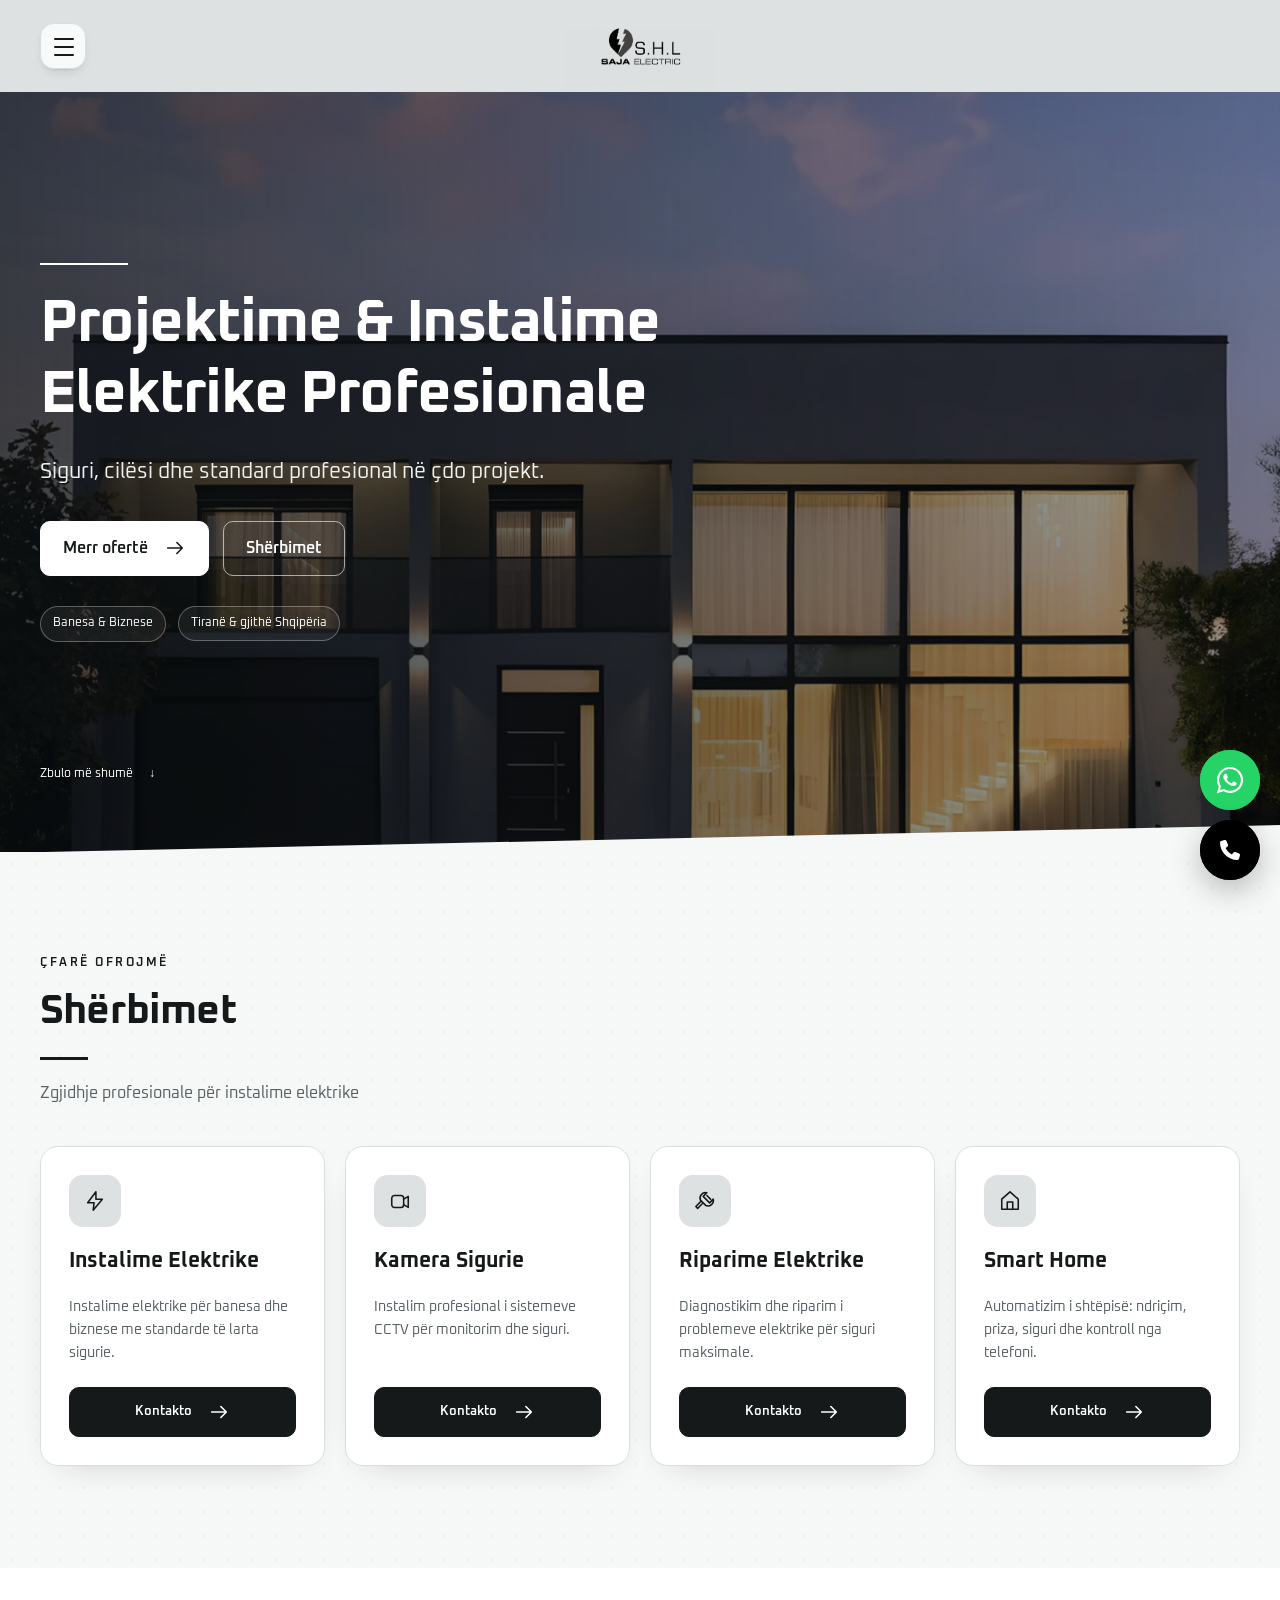
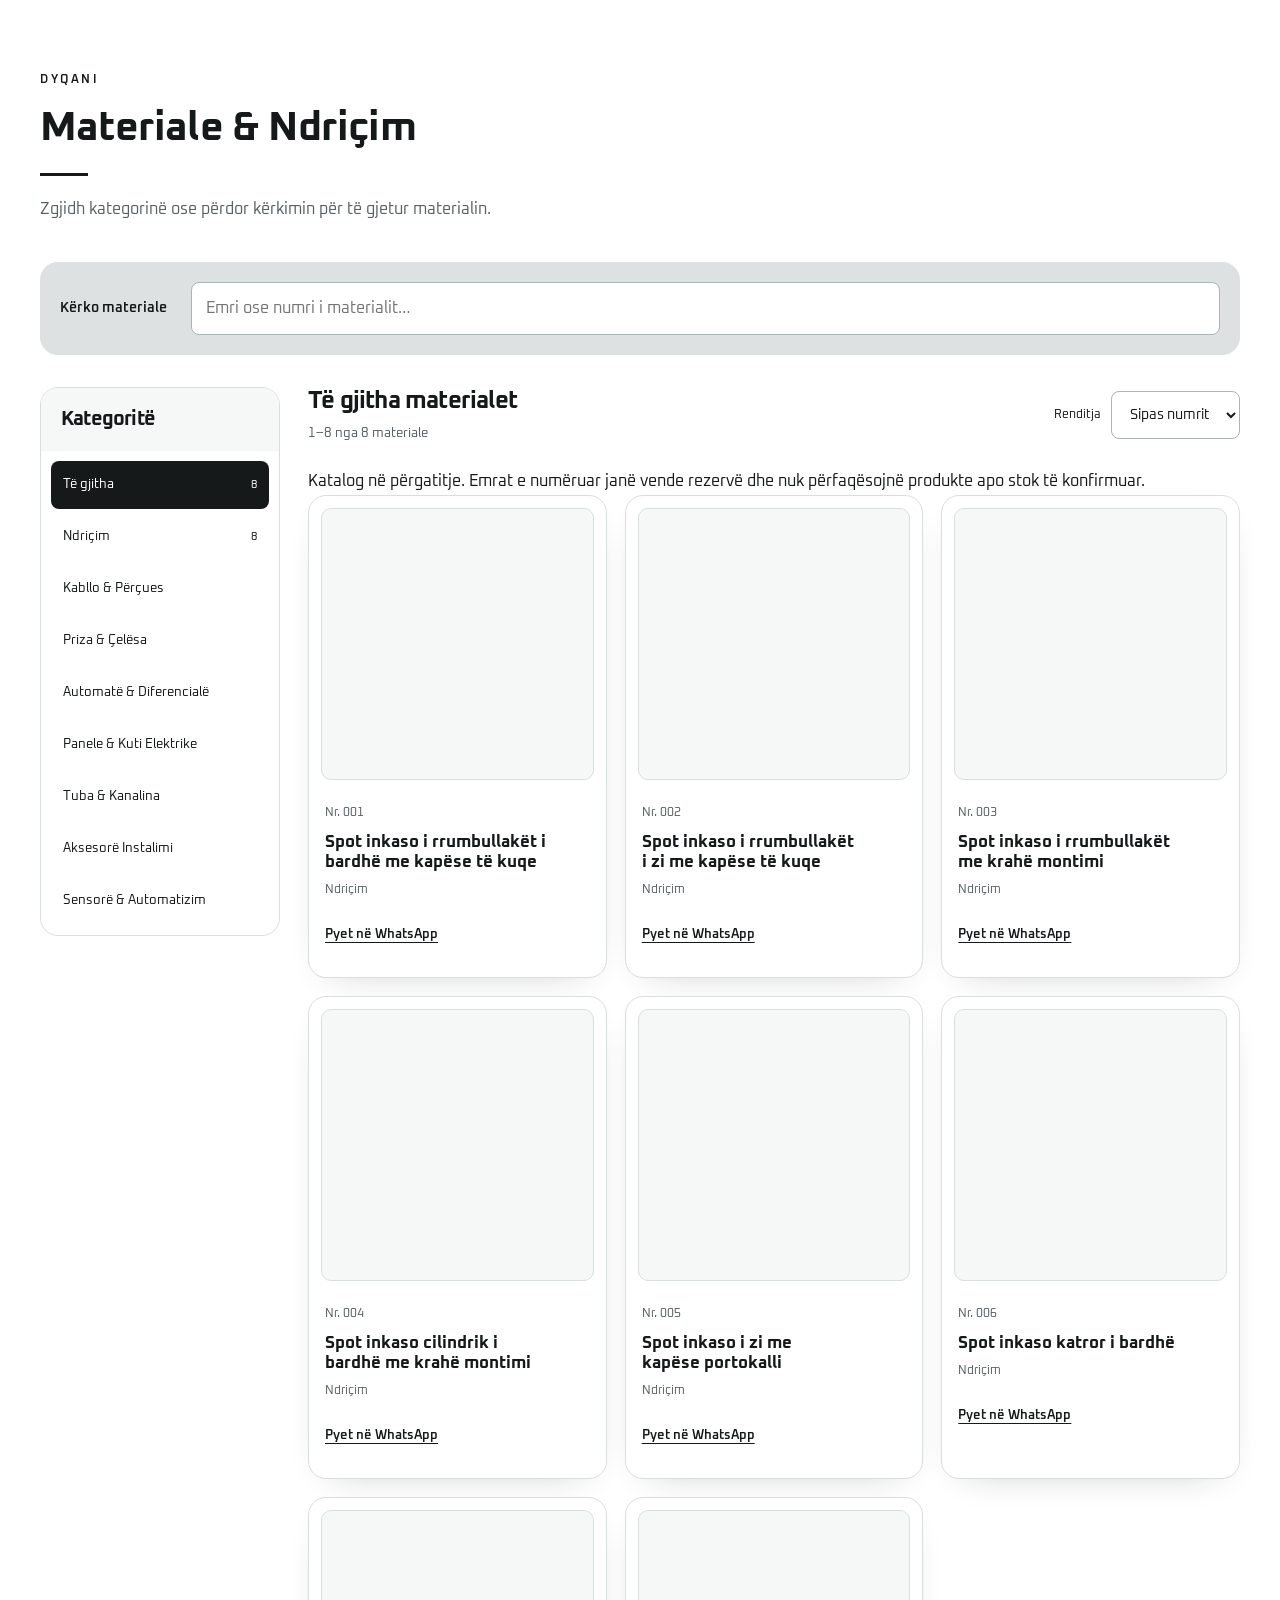
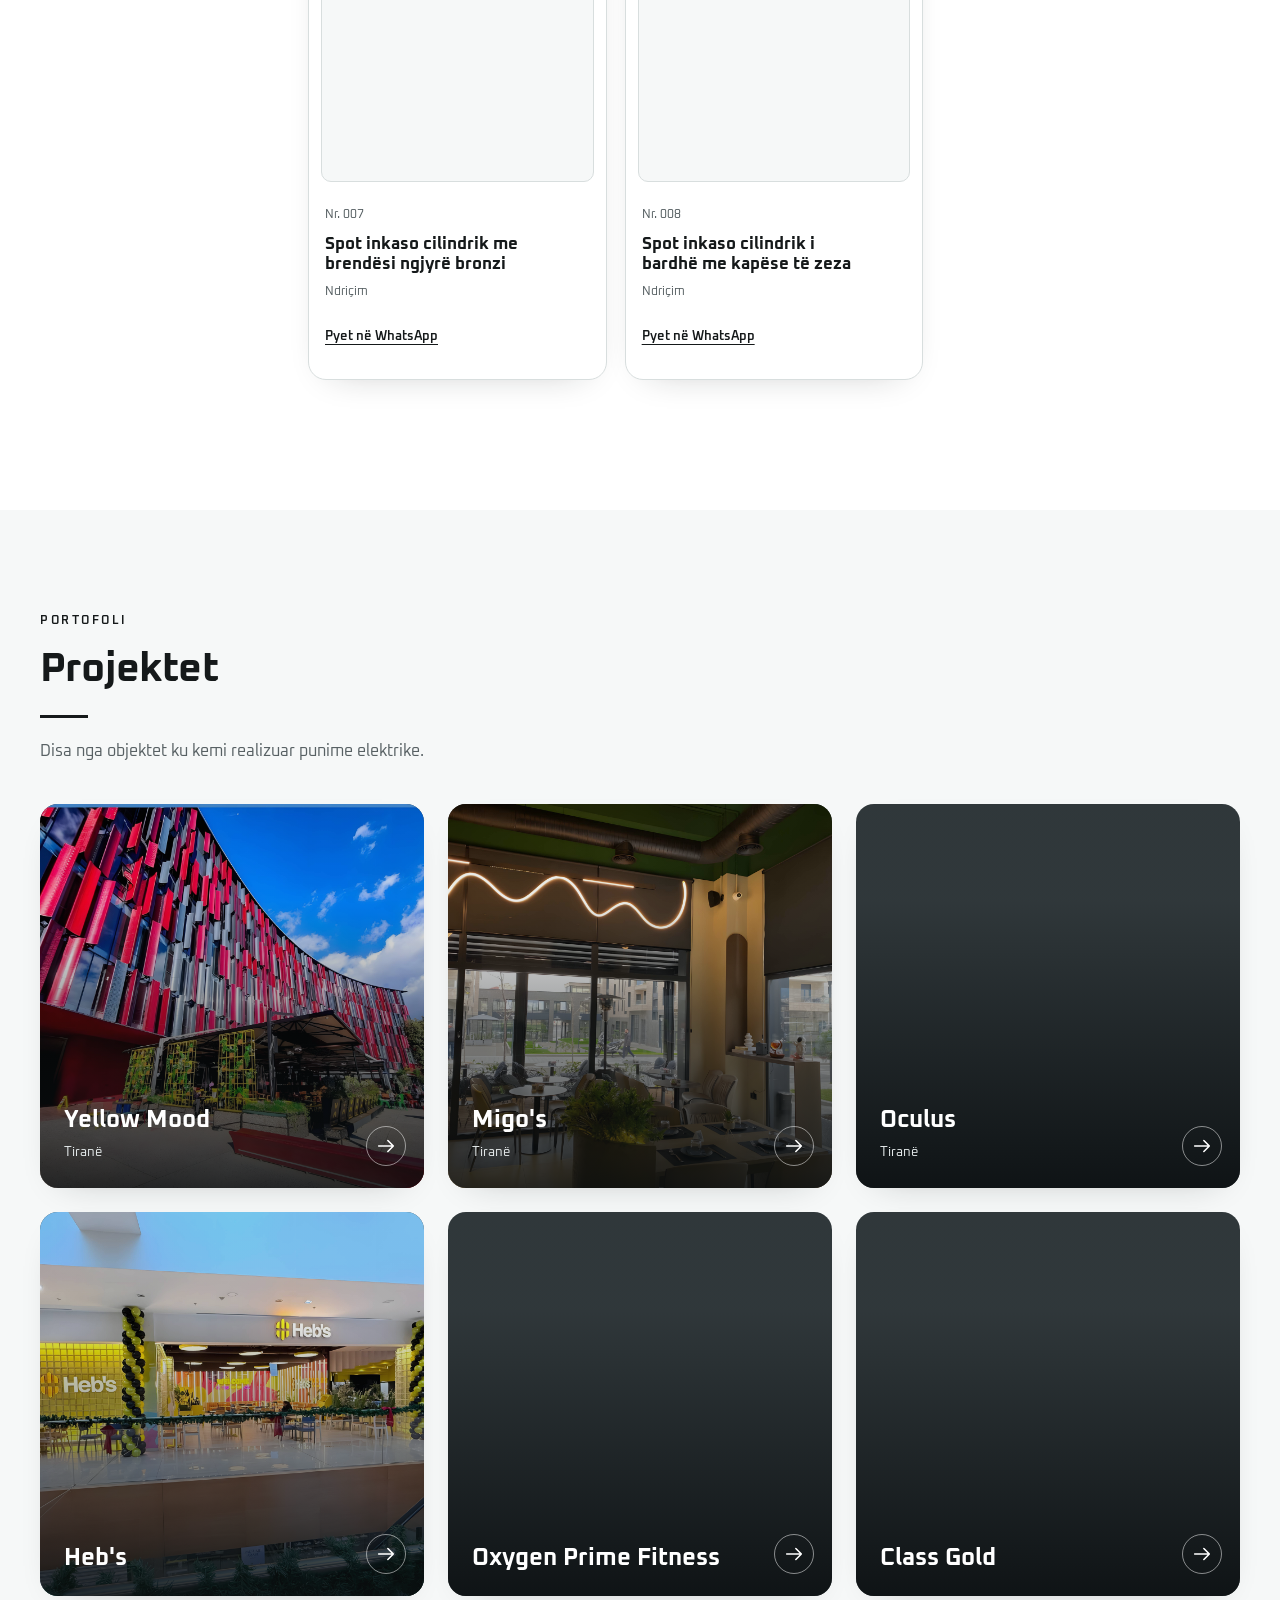
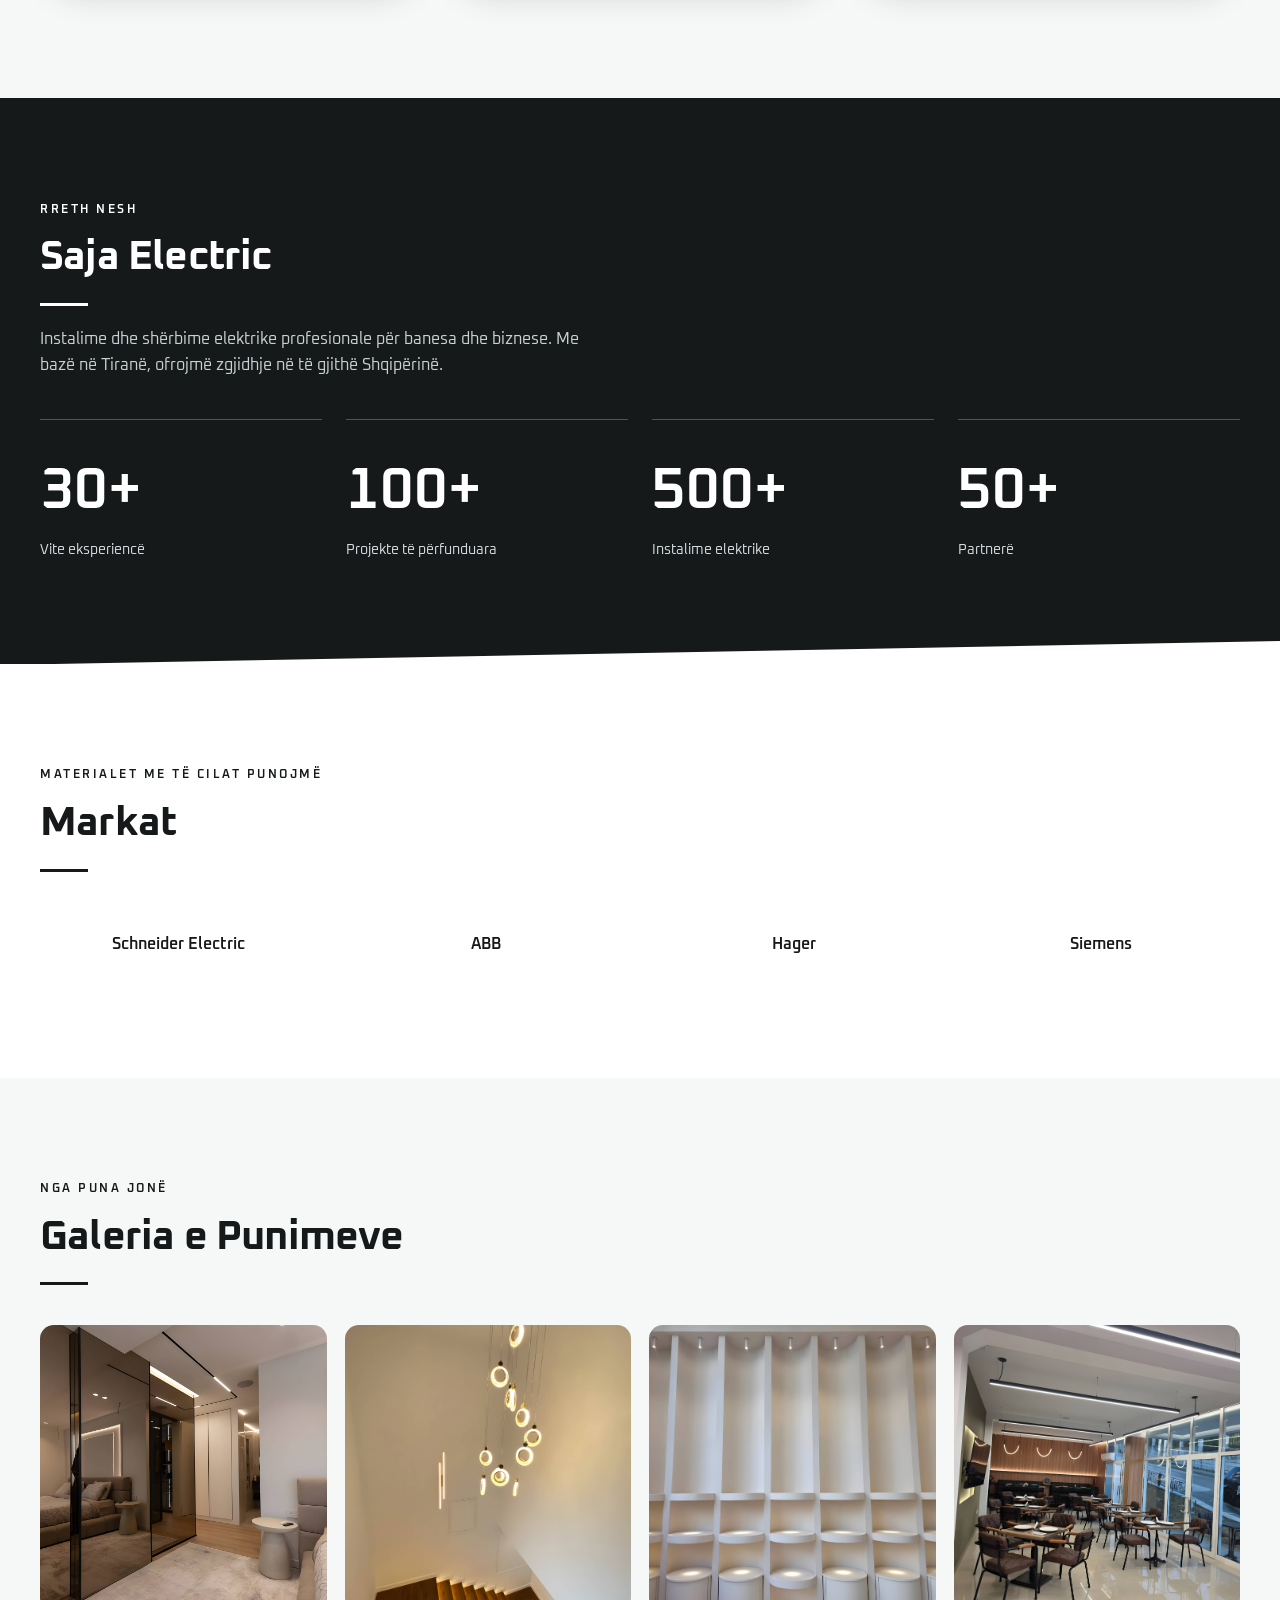
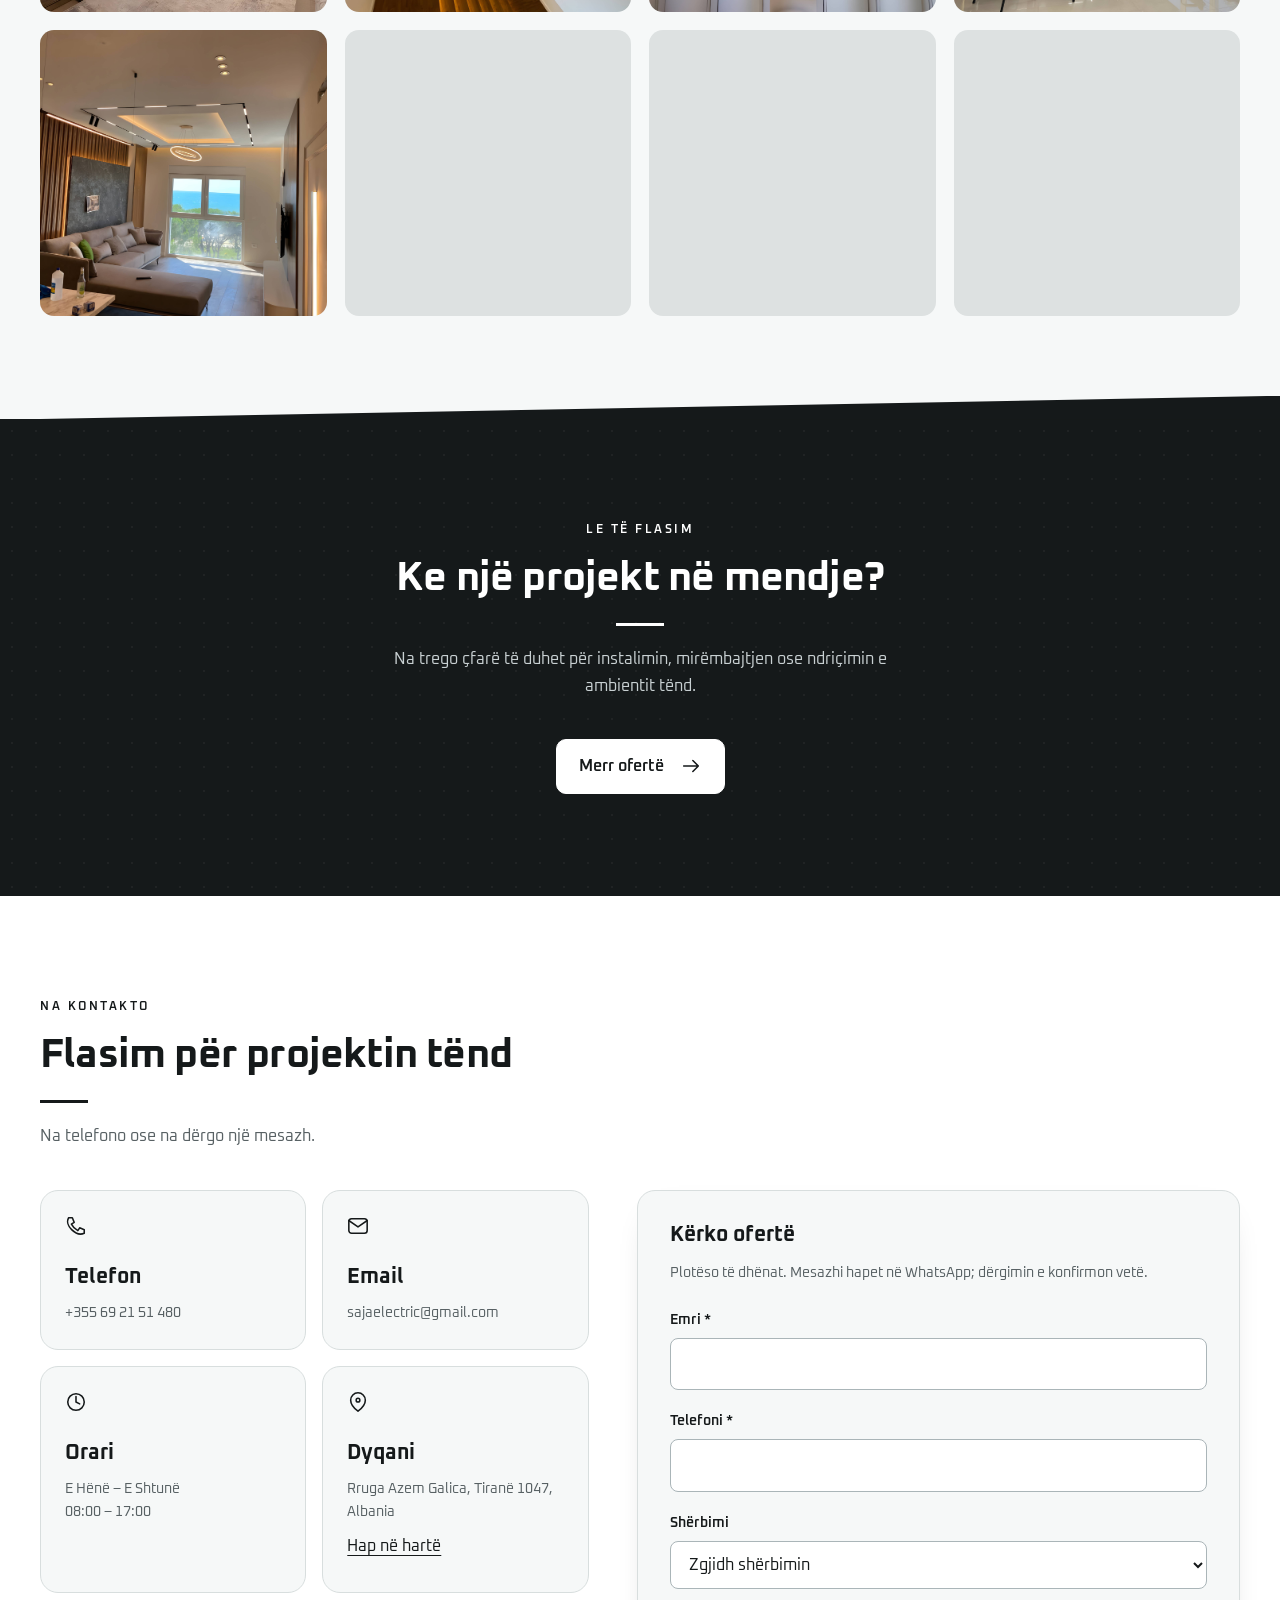
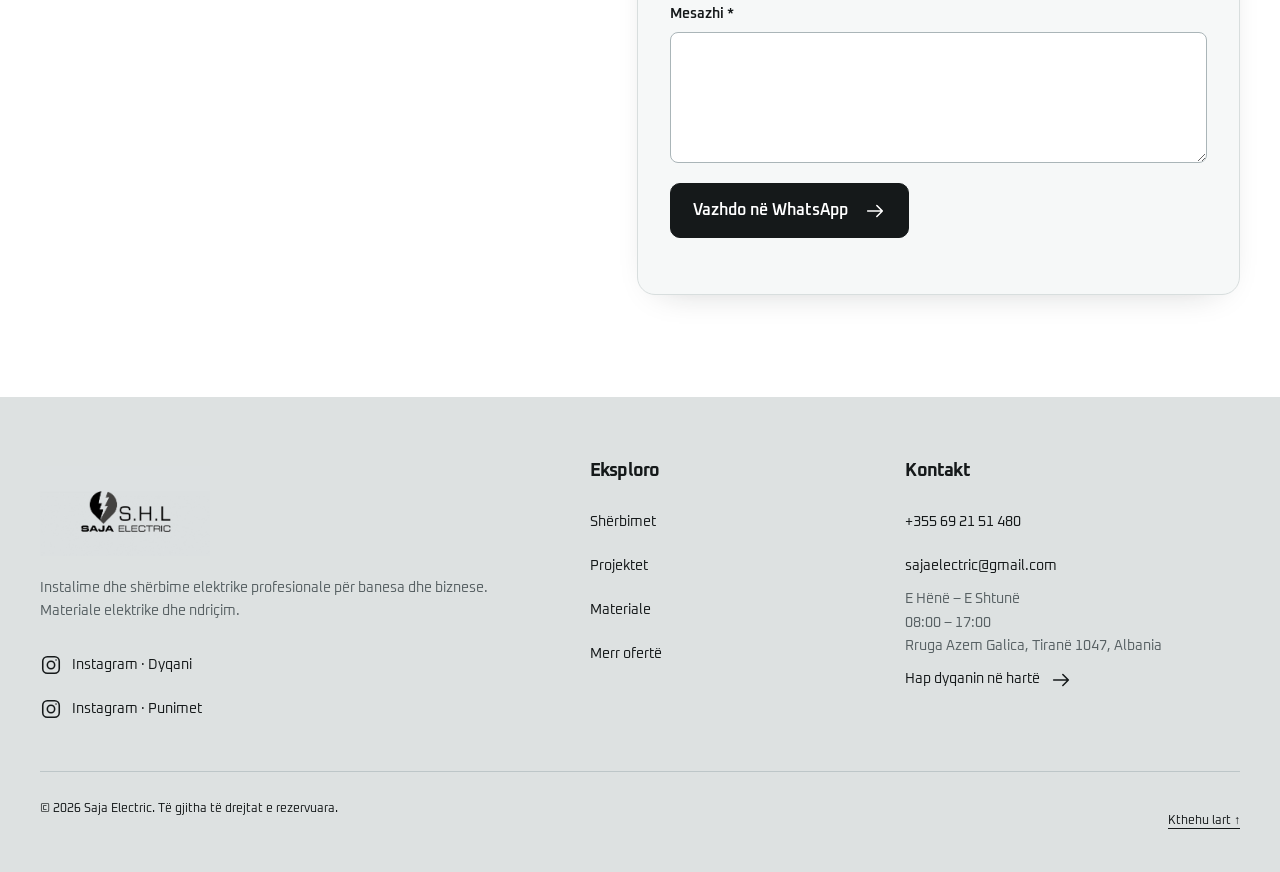
==== commit 78aff88b: "email dhe emri" ====
--- a/index.html
+++ b/index.html
@@ -1,122 +1,1001 @@
-<!doctype html><html lang="sq"><head>
-<meta charset="utf-8"><meta name="viewport" content="width=device-width,initial-scale=1">
-<meta name="color-scheme" content="light"><title>Saja Electric | Instalime elektrike, materiale &amp; ndriçim në Tiranë</title>
-<meta name="description" content="Shërbime elektrike për banesa e biznese, materiale dhe ndriçim. Kontakto Saja Electric për projektin tënd.">
-<!-- TODO: Zëvendëso YOUR-DOMAIN me domain-in përfundimtar në canonical, Open Graph dhe JSON-LD. -->
-<link rel="canonical" href="https://YOUR-DOMAIN/">
-<meta property="og:type" content="website"><meta property="og:locale" content="sq_AL">
-<meta property="og:title" content="Saja Electric | Instalime elektrike, materiale &amp; ndriçim në Tiranë"><meta property="og:description" content="Shërbime elektrike për banesa e biznese, materiale dhe ndriçim. Kontakto Saja Electric për projektin tënd.">
-<meta property="og:url" content="https://YOUR-DOMAIN/">
-<!-- TODO: Shto og:image me URL absolute të një fotografie reale të biznesit. -->
-<link rel="preconnect" href="https://fonts.googleapis.com"><link rel="preconnect" href="https://fonts.gstatic.com" crossorigin>
-<link href="https://fonts.googleapis.com/css2?family=Oxanium:wght@400;500;600;700&display=swap" rel="stylesheet">
-<link rel="stylesheet" href="css.css"><link rel="stylesheet" href="materiale-index.css">
-<link rel="preload" as="image" href="images/home1.png" fetchpriority="high">
-<script type="application/ld+json">{"@context": "https://schema.org", "@type": "Electrician", "name": "Saja Electric", "url": "https://YOUR-DOMAIN/", "telephone": "+355692151480", "email": "sajaelectric@gmail.com", "address": {"@type": "PostalAddress", "addressLocality": "Tiranë", "addressCountry": "AL"}, "openingHoursSpecification": [{"@type": "OpeningHoursSpecification", "dayOfWeek": ["Monday", "Tuesday", "Wednesday", "Thursday", "Friday", "Saturday"], "opens": "08:00", "closes": "17:00"}]}</script>
-<script src="materiale-data.js" defer></script><script src="javajs.js" defer></script><script src="materiale-index.js" defer></script>
-</head><body><svg class="icon-sprite" xmlns="http://www.w3.org/2000/svg" aria-hidden="true"><symbol id="i-bolt" viewBox="0 0 24 24"><path d="m13 2-9 12h7l-1 8 10-12h-7z"/></symbol><symbol id="i-camera" viewBox="0 0 24 24"><rect x="3" y="6" width="13" height="13" rx="3"/><path d="m16 10 5-3v12l-5-3"/></symbol><symbol id="i-tool" viewBox="0 0 24 24"><path d="m14 6 4 4M9 15l-5 5-2-2 5-5M14 3a6 6 0 0 0-7 8l6 6a6 6 0 0 0 8-7l-4 4-7-7z"/></symbol><symbol id="i-home" viewBox="0 0 24 24"><path d="m3 10 9-8 9 8v11H3zM9 21v-8h6v8"/></symbol><symbol id="i-phone" viewBox="0 0 24 24"><path d="M4 3h4l2 5-3 2c2 4 3 5 7 7l2-3 5 2v4c-9 4-22-9-17-17z"/></symbol><symbol id="i-chat" viewBox="0 0 24 24"><path d="M21 11a9 9 0 0 1-13 8l-6 3 2-6A9 9 0 1 1 21 11Z"/><path d="M8 8c1 4 2 5 6 6"/></symbol><symbol id="i-mail" viewBox="0 0 24 24"><rect x="2" y="4" width="20" height="16" rx="3"/><path d="m2 6 10 7L22 6"/></symbol><symbol id="i-pin" viewBox="0 0 24 24"><path d="M20 10c0 6-8 12-8 12S4 16 4 10a8 8 0 1 1 16 0Z"/><circle cx="12" cy="10" r="2"/></symbol><symbol id="i-clock" viewBox="0 0 24 24"><circle cx="12" cy="12" r="9"/><path d="M12 6v6l4 2"/></symbol><symbol id="i-arrow" viewBox="0 0 24 24"><path d="M4 12h16m-6-6 6 6-6 6"/></symbol><symbol id="i-up" viewBox="0 0 24 24"><path d="m6 14 6-6 6 6"/></symbol><symbol id="i-close" viewBox="0 0 24 24"><path d="m6 6 12 12M6 18 18 6"/></symbol><symbol id="i-instagram" viewBox="0 0 24 24"><rect x="3" y="3" width="18" height="18" rx="5"/><circle cx="12" cy="12" r="4"/><path d="M17.5 6.5h.01"/></symbol><symbol id="i-check" viewBox="0 0 24 24"><path d="m4 12 5 5L20 6"/></symbol><symbol id="i-pause" viewBox="0 0 24 24"><path d="M8 5v14M16 5v14"/></symbol><symbol id="i-box" viewBox="0 0 24 24"><path d="m3 7 9-5 9 5v10l-9 5-9-5zM3 7l9 5 9-5M12 12v10"/></symbol></svg><a class="skip-link" href="#mainContent">Kalo te përmbajtja</a>
-<div class="scroll-progress" aria-hidden="true"></div>
-<header class="header"><div class="container header-inner">
-<button id="burgerBtn" class="burger" type="button" aria-controls="sideMenu" aria-expanded="false" aria-label="Hap menunë" hidden><span></span><span></span><span></span></button>
-<a class="brand" href="#home" aria-label="Saja Electric — Kreu"><img src="images/LOGO-1 copy.png" alt="Saja Electric" class="logo" width="1200" height="900" decoding="async" loading="eager"></a>
-</div></header>
-<nav id="sideMenu" class="side-menu" aria-label="Navigacioni kryesor"><a href="#home">Kreu</a><a href="#services">Shërbimet</a><a href="#materiale" data-catalog-link hidden>Materiale</a><a href="#projects">Projektet</a><a href="#about">Rreth nesh</a><a href="#contact">Kontakt</a></nav><noscript><nav  class="fallback-menu" aria-label="Navigacioni kryesor"><a href="#home">Kreu</a><a href="#services">Shërbimet</a><a href="#materiale" data-catalog-link hidden>Materiale</a><a href="#projects">Projektet</a><a href="#about">Rreth nesh</a><a href="#contact">Kontakt</a></nav></noscript><main id="mainContent" tabindex="-1"><section id="home" class="hero" aria-labelledby="hero-title"><div class="hero-slider" aria-hidden="true"><div class="slide slide1 active"><img src="images/home1.png" alt="" class="" width="1200" height="900" decoding="async" fetchpriority="high" loading="eager"></div><div class="slide slide2"><img src="images/imaGE2 (3).png" alt="" class="" width="1200" height="900" decoding="async" loading="lazy"></div><div class="slide slide3"><img src="images/home2.1.png" alt="" class="" width="1200" height="900" decoding="async" loading="lazy"></div></div><div class="container hero-content"><div class="electric-line" aria-hidden="true"></div><h1 id="hero-title">Projektime &amp; Instalime Elektrike Profesionale</h1><p>Siguri, cilësi dhe standard profesional në çdo projekt.</p>
-<div class="hero-cta"><a class="button button-light" href="#contact">Merr ofertë <svg class="icon" aria-hidden="true" focusable="false"><use href="#i-arrow"></use></svg></a><a class="button button-outline" href="#services">Shërbimet</a></div>
-<div class="trust-chips"><span>Banesa &amp; Biznese</span><span>Tiranë &amp; gjithë Shqipëria</span></div></div>
-<a class="scroll-cue" href="#services" aria-label="Zbrit te shërbimet">Zbulo më shumë <span aria-hidden="true">↓</span></a></section><section id="services" class="section services-premium pattern"><div class="container"><div class="section-heading"><span class="eyebrow">Çfarë ofrojmë</span><h2 class="section-title">Shërbimet</h2><p>Zgjidhje profesionale për instalime elektrike</p></div><div class="services-grid"><article class="service-card"><span class="service-icon"><svg class="icon" aria-hidden="true" focusable="false"><use href="#i-bolt"></use></svg></span><h3>Instalime Elektrike</h3><p>Instalime elektrike për banesa dhe biznese me standarde të larta sigurie.</p><a class="button" href="https://wa.me/355692151480?text=P%C3%ABrsh%C3%ABndetje%21%20Interesohem%20p%C3%ABr%20sh%C3%ABrbimin%3A%20Instalime%20Elektrike.">Kontakto <svg class="icon" aria-hidden="true" focusable="false"><use href="#i-arrow"></use></svg></a></article><article class="service-card"><span class="service-icon"><svg class="icon" aria-hidden="true" focusable="false"><use href="#i-camera"></use></svg></span><h3>Kamera Sigurie</h3><p>Instalim profesional i sistemeve CCTV për monitorim dhe siguri.</p><a class="button" href="https://wa.me/355692151480?text=P%C3%ABrsh%C3%ABndetje%21%20Interesohem%20p%C3%ABr%20sh%C3%ABrbimin%3A%20Kamera%20Sigurie.">Kontakto <svg class="icon" aria-hidden="true" focusable="false"><use href="#i-arrow"></use></svg></a></article><article class="service-card"><span class="service-icon"><svg class="icon" aria-hidden="true" focusable="false"><use href="#i-tool"></use></svg></span><h3>Riparime Elektrike</h3><p>Diagnostikim dhe riparim i problemeve elektrike për siguri maksimale.</p><a class="button" href="https://wa.me/355692151480?text=P%C3%ABrsh%C3%ABndetje%21%20Interesohem%20p%C3%ABr%20sh%C3%ABrbimin%3A%20Riparime%20Elektrike.">Kontakto <svg class="icon" aria-hidden="true" focusable="false"><use href="#i-arrow"></use></svg></a></article><article class="service-card"><span class="service-icon"><svg class="icon" aria-hidden="true" focusable="false"><use href="#i-home"></use></svg></span><h3>Smart Home</h3><p>Automatizim i shtëpisë: ndriçim, priza, siguri dhe kontroll nga telefoni.</p><a class="button" href="https://wa.me/355692151480?text=P%C3%ABrsh%C3%ABndetje%21%20Interesohem%20p%C3%ABr%20sh%C3%ABrbimin%3A%20Smart%20Home.">Kontakto <svg class="icon" aria-hidden="true" focusable="false"><use href="#i-arrow"></use></svg></a></article></div></div></section><!-- Katalogu aktivizohet vetëm me SAJA_SHOW_CATALOG = true. -->
-<section id="materiale" class="section catalog-section" aria-labelledby="materials-title" hidden><div class="container">
-<div class="section-heading"><span class="eyebrow">Dyqani</span><h2 id="materials-title" class="section-title">Materiale &amp; Ndriçim</h2><p>Zgjidh kategorinë ose përdor kërkimin për të gjetur materialin.</p></div>
-<div class="search-area"><label for="materialSearch">Kërko materiale</label><input type="search" id="materialSearch" placeholder="Emri ose numri i materialit…" autocomplete="off"></div><div class="catalog-layout">
+<!doctype html>
+<html lang="sq">
+  <head>
+    <meta charset="utf-8" />
+    <meta name="viewport" content="width=device-width,initial-scale=1" />
+    <meta name="color-scheme" content="light" />
+    <title>
+      Saja Electric | Instalime elektrike, materiale &amp; ndriçim në Tiranë
+    </title>
+    <meta
+      name="description"
+      content="Shërbime elektrike për banesa e biznese, materiale dhe ndriçim. Kontakto Saja Electric për projektin tënd."
+    />
+    <!-- TODO: Zëvendëso YOUR-DOMAIN me domain-in përfundimtar në canonical, Open Graph dhe JSON-LD. -->
+    <link rel="canonical" href="https://YOUR-DOMAIN/" />
+    <meta property="og:type" content="website" />
+    <meta property="og:locale" content="sq_AL" />
+    <meta
+      property="og:title"
+      content="Saja Electric | Instalime elektrike, materiale &amp; ndriçim në Tiranë"
+    />
+    <meta
+      property="og:description"
+      content="Shërbime elektrike për banesa e biznese, materiale dhe ndriçim. Kontakto Saja Electric për projektin tënd."
+    />
+    <meta property="og:url" content="https://sajaelectric.al/" />
+    <!-- TODO: Shto og:image me URL absolute të një fotografie reale të biznesit. -->
+    <link rel="preconnect" href="https://fonts.googleapis.com" />
+    <link rel="preconnect" href="https://fonts.gstatic.com" crossorigin />
+    <link
+      href="https://fonts.googleapis.com/css2?family=Oxanium:wght@400;500;600;700&display=swap"
+      rel="stylesheet"
+    />
+    <link rel="stylesheet" href="css.css" />
+    <link rel="stylesheet" href="materiale-index.css" />
+    <link
+      rel="preload"
+      as="image"
+      href="images/home1.png"
+      fetchpriority="high"
+    />
+    <script type="application/ld+json">
+      {
+        "@context": "https://schema.org",
+        "@type": "Electrician",
+        "name": "Saja Electric",
+        "url": "https://sajaelectric.al/",
+        "telephone": "+355692151480",
+        "email": "info@sajaelectric.al",
+        "address": {
+          "@type": "PostalAddress",
+          "addressLocality": "Tiranë",
+          "addressCountry": "AL"
+        },
+        "openingHoursSpecification": [
+          {
+            "@type": "OpeningHoursSpecification",
+            "dayOfWeek": [
+              "Monday",
+              "Tuesday",
+              "Wednesday",
+              "Thursday",
+              "Friday",
+              "Saturday"
+            ],
+            "opens": "08:00",
+            "closes": "17:00"
+          }
+        ]
+      }
+    </script>
+    <script src="materiale-data.js" defer></script>
+    <script src="javajs.js" defer></script>
+    <script src="materiale-index.js" defer></script>
+  </head>
+  <body>
+    <svg
+      class="icon-sprite"
+      xmlns="http://www.w3.org/2000/svg"
+      aria-hidden="true"
+    >
+      <symbol id="i-bolt" viewBox="0 0 24 24">
+        <path d="m13 2-9 12h7l-1 8 10-12h-7z" />
+      </symbol>
+      <symbol id="i-camera" viewBox="0 0 24 24">
+        <rect x="3" y="6" width="13" height="13" rx="3" />
+        <path d="m16 10 5-3v12l-5-3" />
+      </symbol>
+      <symbol id="i-tool" viewBox="0 0 24 24">
+        <path
+          d="m14 6 4 4M9 15l-5 5-2-2 5-5M14 3a6 6 0 0 0-7 8l6 6a6 6 0 0 0 8-7l-4 4-7-7z"
+        />
+      </symbol>
+      <symbol id="i-home" viewBox="0 0 24 24">
+        <path d="m3 10 9-8 9 8v11H3zM9 21v-8h6v8" />
+      </symbol>
+      <symbol id="i-phone" viewBox="0 0 24 24">
+        <path d="M4 3h4l2 5-3 2c2 4 3 5 7 7l2-3 5 2v4c-9 4-22-9-17-17z" />
+      </symbol>
+      <symbol id="i-chat" viewBox="0 0 24 24">
+        <path d="M21 11a9 9 0 0 1-13 8l-6 3 2-6A9 9 0 1 1 21 11Z" />
+        <path d="M8 8c1 4 2 5 6 6" />
+      </symbol>
+      <symbol id="i-mail" viewBox="0 0 24 24">
+        <rect x="2" y="4" width="20" height="16" rx="3" />
+        <path d="m2 6 10 7L22 6" />
+      </symbol>
+      <symbol id="i-pin" viewBox="0 0 24 24">
+        <path d="M20 10c0 6-8 12-8 12S4 16 4 10a8 8 0 1 1 16 0Z" />
+        <circle cx="12" cy="10" r="2" />
+      </symbol>
+      <symbol id="i-clock" viewBox="0 0 24 24">
+        <circle cx="12" cy="12" r="9" />
+        <path d="M12 6v6l4 2" />
+      </symbol>
+      <symbol id="i-arrow" viewBox="0 0 24 24">
+        <path d="M4 12h16m-6-6 6 6-6 6" />
+      </symbol>
+      <symbol id="i-up" viewBox="0 0 24 24"><path d="m6 14 6-6 6 6" /></symbol>
+      <symbol id="i-close" viewBox="0 0 24 24">
+        <path d="m6 6 12 12M6 18 18 6" />
+      </symbol>
+      <symbol id="i-instagram" viewBox="0 0 24 24">
+        <rect x="3" y="3" width="18" height="18" rx="5" />
+        <circle cx="12" cy="12" r="4" />
+        <path d="M17.5 6.5h.01" />
+      </symbol>
+      <symbol id="i-check" viewBox="0 0 24 24">
+        <path d="m4 12 5 5L20 6" />
+      </symbol>
+      <symbol id="i-pause" viewBox="0 0 24 24">
+        <path d="M8 5v14M16 5v14" />
+      </symbol>
+      <symbol id="i-box" viewBox="0 0 24 24">
+        <path d="m3 7 9-5 9 5v10l-9 5-9-5zM3 7l9 5 9-5M12 12v10" />
+      </symbol></svg
+    ><a class="skip-link" href="#mainContent">Kalo te përmbajtja</a>
+    <div class="scroll-progress" aria-hidden="true"></div>
+    <header class="header">
+      <div class="container header-inner">
+        <button
+          id="burgerBtn"
+          class="burger"
+          type="button"
+          aria-controls="sideMenu"
+          aria-expanded="false"
+          aria-label="Hap menunë"
+          hidden
+        >
+          <span></span><span></span><span></span>
+        </button>
+        <a class="brand" href="#home" aria-label="Saja Electric — Kreu"
+          ><img
+            src="images/LOGO-1 copy.png"
+            alt="Saja Electric"
+            class="logo"
+            width="1200"
+            height="900"
+            decoding="async"
+            loading="eager"
+        /></a>
+      </div>
+    </header>
+    <nav id="sideMenu" class="side-menu" aria-label="Navigacioni kryesor">
+      <a href="#home">Kreu</a><a href="#services">Shërbimet</a
+      ><a href="#materiale" data-catalog-link hidden>Materiale</a
+      ><a href="#projects">Projektet</a><a href="#about">Rreth nesh</a
+      ><a href="#contact">Kontakt</a>
+    </nav>
+    <noscript
+      ><nav class="fallback-menu" aria-label="Navigacioni kryesor">
+        <a href="#home">Kreu</a><a href="#services">Shërbimet</a
+        ><a href="#materiale" data-catalog-link hidden>Materiale</a
+        ><a href="#projects">Projektet</a><a href="#about">Rreth nesh</a
+        ><a href="#contact">Kontakt</a>
+      </nav></noscript
+    >
+    <main id="mainContent" tabindex="-1">
+      <section id="home" class="hero" aria-labelledby="hero-title">
+        <div class="hero-slider" aria-hidden="true">
+          <div class="slide slide1 active">
+            <img
+              src="images/home1.png"
+              alt=""
+              class=""
+              width="1200"
+              height="900"
+              decoding="async"
+              fetchpriority="high"
+              loading="eager"
+            />
+          </div>
+          <div class="slide slide2">
+            <img
+              src="images/imaGE2 (3).png"
+              alt=""
+              class=""
+              width="1200"
+              height="900"
+              decoding="async"
+              loading="lazy"
+            />
+          </div>
+          <div class="slide slide3">
+            <img
+              src="images/home2.1.png"
+              alt=""
+              class=""
+              width="1200"
+              height="900"
+              decoding="async"
+              loading="lazy"
+            />
+          </div>
+        </div>
+        <div class="container hero-content">
+          <div class="electric-line" aria-hidden="true"></div>
+          <h1 id="hero-title">
+            Projektime &amp; Instalime Elektrike Profesionale
+          </h1>
+          <p>Siguri, cilësi dhe standard profesional në çdo projekt.</p>
+          <div class="hero-cta">
+            <a class="button button-light" href="#contact"
+              >Merr ofertë
+              <svg class="icon" aria-hidden="true" focusable="false">
+                <use href="#i-arrow"></use></svg></a
+            ><a class="button button-outline" href="#services">Shërbimet</a>
+          </div>
+          <div class="trust-chips">
+            <span>Banesa &amp; Biznese</span
+            ><span>Tiranë &amp; gjithë Shqipëria</span>
+          </div>
+        </div>
+        <a class="scroll-cue" href="#services" aria-label="Zbrit te shërbimet"
+          >Zbulo më shumë <span aria-hidden="true">↓</span></a
+        >
+      </section>
+      <section id="services" class="section services-premium pattern">
+        <div class="container">
+          <div class="section-heading">
+            <span class="eyebrow">Çfarë ofrojmë</span>
+            <h2 class="section-title">Shërbimet</h2>
+            <p>Zgjidhje profesionale për instalime elektrike</p>
+          </div>
+          <div class="services-grid">
+            <article class="service-card">
+              <span class="service-icon"
+                ><svg class="icon" aria-hidden="true" focusable="false">
+                  <use href="#i-bolt"></use></svg
+              ></span>
+              <h3>Instalime Elektrike</h3>
+              <p>
+                Instalime elektrike për banesa dhe biznese me standarde të larta
+                sigurie.
+              </p>
+              <a
+                class="button"
+                href="https://wa.me/355692151480?text=P%C3%ABrsh%C3%ABndetje%21%20Interesohem%20p%C3%ABr%20sh%C3%ABrbimin%3A%20Instalime%20Elektrike."
+                >Kontakto
+                <svg class="icon" aria-hidden="true" focusable="false">
+                  <use href="#i-arrow"></use></svg
+              ></a>
+            </article>
+            <article class="service-card">
+              <span class="service-icon"
+                ><svg class="icon" aria-hidden="true" focusable="false">
+                  <use href="#i-camera"></use></svg
+              ></span>
+              <h3>Kamera Sigurie</h3>
+              <p>
+                Instalim profesional i sistemeve CCTV për monitorim dhe siguri.
+              </p>
+              <a
+                class="button"
+                href="https://wa.me/355692151480?text=P%C3%ABrsh%C3%ABndetje%21%20Interesohem%20p%C3%ABr%20sh%C3%ABrbimin%3A%20Kamera%20Sigurie."
+                >Kontakto
+                <svg class="icon" aria-hidden="true" focusable="false">
+                  <use href="#i-arrow"></use></svg
+              ></a>
+            </article>
+            <article class="service-card">
+              <span class="service-icon"
+                ><svg class="icon" aria-hidden="true" focusable="false">
+                  <use href="#i-tool"></use></svg
+              ></span>
+              <h3>Riparime Elektrike</h3>
+              <p>
+                Diagnostikim dhe riparim i problemeve elektrike për siguri
+                maksimale.
+              </p>
+              <a
+                class="button"
+                href="https://wa.me/355692151480?text=P%C3%ABrsh%C3%ABndetje%21%20Interesohem%20p%C3%ABr%20sh%C3%ABrbimin%3A%20Riparime%20Elektrike."
+                >Kontakto
+                <svg class="icon" aria-hidden="true" focusable="false">
+                  <use href="#i-arrow"></use></svg
+              ></a>
+            </article>
+            <article class="service-card">
+              <span class="service-icon"
+                ><svg class="icon" aria-hidden="true" focusable="false">
+                  <use href="#i-home"></use></svg
+              ></span>
+              <h3>Smart Home</h3>
+              <p>
+                Automatizim i shtëpisë: ndriçim, priza, siguri dhe kontroll nga
+                telefoni.
+              </p>
+              <a
+                class="button"
+                href="https://wa.me/355692151480?text=P%C3%ABrsh%C3%ABndetje%21%20Interesohem%20p%C3%ABr%20sh%C3%ABrbimin%3A%20Smart%20Home."
+                >Kontakto
+                <svg class="icon" aria-hidden="true" focusable="false">
+                  <use href="#i-arrow"></use></svg
+              ></a>
+            </article>
+          </div>
+        </div>
+      </section>
+      <!-- Katalogu aktivizohet vetëm me SAJA_SHOW_CATALOG = true. -->
+      <section
+        id="materiale"
+        class="section catalog-section"
+        aria-labelledby="materials-title"
+        hidden
+      >
+        <div class="container">
+          <div class="section-heading">
+            <span class="eyebrow">Dyqani</span>
+            <h2 id="materials-title" class="section-title">
+              Materiale &amp; Ndriçim
+            </h2>
+            <p>
+              Zgjidh kategorinë ose përdor kërkimin për të gjetur materialin.
+            </p>
+          </div>
+          <div class="search-area">
+            <label for="materialSearch">Kërko materiale</label
+            ><input
+              type="search"
+              id="materialSearch"
+              placeholder="Emri ose numri i materialit…"
+              autocomplete="off"
+            />
+          </div>
+          <div class="catalog-layout">
+            <aside class="catalog-sidebar">
+              <h2>Kategoritë</h2>
 
-      <aside class="catalog-sidebar">
-        <h2>Kategoritë</h2>
+              <div
+                id="categoryList"
+                class="category-list"
+                role="group"
+                aria-label="Filtro sipas kategorisë"
+              ></div>
+            </aside>
 
-        <div
-          id="categoryList"
-          class="category-list"
-          role="group"
-          aria-label="Filtro sipas kategorisë"
-        ></div>
-      </aside>
+            <section class="catalog-main" aria-labelledby="categoryTitle">
+              <div class="catalog-toolbar">
+                <div>
+                  <h2 id="categoryTitle">Të gjitha materialet</h2>
+                  <p
+                    id="resultCount"
+                    class="result-count"
+                    role="status"
+                    aria-live="polite"
+                  ></p>
+                </div>
 
-      <section class="catalog-main" aria-labelledby="categoryTitle">
+                <label class="sort-label">
+                  Renditja
 
-        <div class="catalog-toolbar">
+                  <select id="sortSelect" class="sort-select">
+                    <option value="number">Sipas numrit</option>
+                    <option value="az">Emri A–Z</option>
+                    <option value="za">Emri Z–A</option>
+                  </select>
+                </label>
+              </div>
 
-          <div>
-            <h2 id="categoryTitle">Të gjitha materialet</h2>
-            <p
-              id="resultCount"
-              class="result-count"
-              role="status"
-              aria-live="polite"
-            ></p>
-          </div>
+              <!-- Hiqe këtë njoftim kur të plotësosh materialet reale. -->
+              <p class="demo-note">
+                Katalog në përgatitje. Emrat e numëruar janë vende rezervë dhe
+                nuk përfaqësojnë produkte apo stok të konfirmuar.
+              </p>
 
-          <label class="sort-label">
-            Renditja
+              <div id="productsGrid" class="products-grid"></div>
 
-            <select id="sortSelect" class="sort-select">
-              <option value="number">Sipas numrit</option>
-              <option value="az">Emri A–Z</option>
-              <option value="za">Emri Z–A</option>
-            </select>
-          </label>
+              <div id="emptyResults" class="empty-results" hidden>
+                <h3>Nuk u gjet asnjë material.</h3>
+                <p>Provo një emër tjetër ose pastro filtrat.</p>
 
-        </div>
+                <button id="resetSearch" class="reset-button" type="button">
+                  Pastro filtrat
+                </button>
+              </div>
 
-        <!-- Hiqe këtë njoftim kur të plotësosh materialet reale. -->
-        <p class="demo-note">
-          Katalog në përgatitje. Emrat e numëruar janë vende rezervë
-          dhe nuk përfaqësojnë produkte apo stok të konfirmuar.
-        </p>
+              <nav
+                id="pagination"
+                class="pagination"
+                aria-label="Faqet e materialeve"
+              ></nav>
 
-        <div id="productsGrid" class="products-grid"></div>
-
-        <div id="emptyResults" class="empty-results" hidden>
-          <h3>Nuk u gjet asnjë material.</h3>
-          <p>Provo një emër tjetër ose pastro filtrat.</p>
-
-          <button id="resetSearch" class="reset-button" type="button">
-            Pastro filtrat
-          </button>
-        </div>
-
-        <nav
-          id="pagination"
-          class="pagination"
-          aria-label="Faqet e materialeve"
-        ></nav>
-
-        <noscript>
-          <p>Aktivizo JavaScript për të shfaqur katalogun e materialeve.</p>
-        </noscript>
-
+              <noscript>
+                <p>
+                  Aktivizo JavaScript për të shfaqur katalogun e materialeve.
+                </p>
+              </noscript>
+            </section>
+          </div>
+        </div>
       </section>
-
+      <section id="projects" class="section projects">
+        <div class="container">
+          <div class="section-heading">
+            <span class="eyebrow">Portofoli</span>
+            <h2 class="section-title">Projektet</h2>
+            <p>Disa nga objektet ku kemi realizuar punime elektrike.</p>
+          </div>
+          <div class="project-grid">
+            <a class="project-card" href="project1.html"
+              ><img
+                src="images/project 1 yellowmood (2).png"
+                alt="Projekti Yellow Mood — punime elektrike"
+                class=""
+                width="1200"
+                height="900"
+                decoding="async"
+                loading="lazy" />
+              <div class="project-info">
+                <h3>Yellow Mood</h3>
+                <p>Tiranë</p>
+              </div>
+              <span class="project-arrow" aria-hidden="true"
+                ><svg class="icon" aria-hidden="true" focusable="false">
+                  <use href="#i-arrow"></use></svg></span></a
+            ><a class="project-card" href="project2.html"
+              ><img
+                src="images/project 2 migo&#x27;s (2).png"
+                alt="Projekti Migo&#x27;s — punime elektrike"
+                class=""
+                width="1200"
+                height="900"
+                decoding="async"
+                loading="lazy" />
+              <div class="project-info">
+                <h3>Migo&#x27;s</h3>
+                <p>Tiranë</p>
+              </div>
+              <span class="project-arrow" aria-hidden="true"
+                ><svg class="icon" aria-hidden="true" focusable="false">
+                  <use href="#i-arrow"></use></svg></span></a
+            ><a class="project-card" href="project3.html"
+              ><img
+                src="images/project 3 oculus (2).png"
+                alt="Projekti Oculus — punime elektrike"
+                class=""
+                width="1200"
+                height="900"
+                decoding="async"
+                loading="lazy" />
+              <div class="project-info">
+                <h3>Oculus</h3>
+                <p>Tiranë</p>
+              </div>
+              <span class="project-arrow" aria-hidden="true"
+                ><svg class="icon" aria-hidden="true" focusable="false">
+                  <use href="#i-arrow"></use></svg></span></a
+            ><a class="project-card" href="project4.html"
+              ><img
+                src="images/project 4 heb&#x27;s (1).png"
+                alt="Projekti Heb&#x27;s — punime elektrike"
+                class=""
+                width="1200"
+                height="900"
+                decoding="async"
+                loading="lazy" />
+              <div class="project-info">
+                <h3>Heb&#x27;s</h3>
+                <!-- TODO: Shto vendndodhjen e konfirmuar të projektit. -->
+              </div>
+              <span class="project-arrow" aria-hidden="true"
+                ><svg class="icon" aria-hidden="true" focusable="false">
+                  <use href="#i-arrow"></use></svg></span></a
+            ><a class="project-card" href="project5.html"
+              ><img
+                src="images/project 5 o2 gym (6).png"
+                alt="Projekti Oxygen Prime Fitness — punime elektrike"
+                class=""
+                width="1200"
+                height="900"
+                decoding="async"
+                loading="lazy" />
+              <div class="project-info">
+                <h3>Oxygen Prime Fitness</h3>
+                <!-- TODO: Shto vendndodhjen e konfirmuar të projektit. -->
+              </div>
+              <span class="project-arrow" aria-hidden="true"
+                ><svg class="icon" aria-hidden="true" focusable="false">
+                  <use href="#i-arrow"></use></svg></span></a
+            ><a class="project-card" href="project6.html"
+              ><img
+                src="images/project 6 class gold (3).jpg"
+                alt="Projekti Class Gold — punime elektrike"
+                class=""
+                width="1200"
+                height="900"
+                decoding="async"
+                loading="lazy" />
+              <div class="project-info">
+                <h3>Class Gold</h3>
+                <!-- TODO: Shto vendndodhjen e konfirmuar të projektit. -->
+              </div>
+              <span class="project-arrow" aria-hidden="true"
+                ><svg class="icon" aria-hidden="true" focusable="false">
+                  <use href="#i-arrow"></use></svg></span
+            ></a>
+          </div>
+        </div>
+      </section>
+      <section id="about" class="section stats-section">
+        <div class="container">
+          <div class="section-heading">
+            <span class="eyebrow">Rreth nesh</span>
+            <h2 class="section-title">Saja Electric</h2>
+            <p>
+              Instalime dhe shërbime elektrike profesionale për banesa dhe
+              biznese. Me bazë në Tiranë, ofrojmë zgjidhje në të gjithë
+              Shqipërinë.
+            </p>
+          </div>
+          <!-- TODO: Konfirmo shifrat ekzistuese përpara publikimit; nuk janë verifikuar në mënyrë të pavarur. -->
+          <div class="stats-grid">
+            <div class="stat">
+              <strong class="counter" data-target="30">30+</strong>
+              <p>Vite eksperiencë</p>
+            </div>
+            <div class="stat">
+              <strong class="counter" data-target="100">100+</strong>
+              <p>Projekte të përfunduara</p>
+            </div>
+            <div class="stat">
+              <strong class="counter" data-target="500">500+</strong>
+              <p>Instalime elektrike</p>
+            </div>
+            <div class="stat">
+              <strong class="counter" data-target="50">50+</strong>
+              <p>Partnerë</p>
+            </div>
+          </div>
+        </div>
+      </section>
+      <section class="section partners">
+        <div class="container">
+          <div class="section-heading">
+            <span class="eyebrow">Materialet me të cilat punojmë</span>
+            <h2 class="section-title">Markat</h2>
+          </div>
+          <!-- TODO: Mos përdor termin partner zyrtar pa konfirmim. -->
+          <div class="partners-logos">
+            <object
+              class="partner-logo"
+              type="image/png"
+              data="images/schneider-logo.png"
+              aria-label="Schneider Electric"
+            >
+              Schneider Electric</object
+            ><object
+              class="partner-logo"
+              type="image/png"
+              data="images/abb-logo.png"
+              aria-label="ABB"
+            >
+              ABB</object
+            ><object
+              class="partner-logo"
+              type="image/png"
+              data="images/hager-logo.png"
+              aria-label="Hager"
+            >
+              Hager</object
+            ><object
+              class="partner-logo"
+              type="image/png"
+              data="images/siemens-logo.png"
+              aria-label="Siemens"
+            >
+              Siemens
+            </object>
+          </div>
+        </div>
+      </section>
+      <section class="section gallery">
+        <div class="container">
+          <div class="section-heading">
+            <span class="eyebrow">Nga puna jonë</span>
+            <h2 class="section-title">Galeria e Punimeve</h2>
+          </div>
+          <div class="gallery-grid" data-gallery>
+            <a
+              class="gallery-tile"
+              href="images/galery  (1).png"
+              data-lightbox
+              data-caption="Punime elektrike nga Saja Electric — pamje nga galeria"
+              ><img
+                src="images/galery  (1).png"
+                alt="Punime elektrike nga Saja Electric — pamje nga galeria"
+                class=""
+                width="1200"
+                height="900"
+                decoding="async"
+                loading="lazy" /></a
+            ><a
+              class="gallery-tile"
+              href="images/galery  (2).png"
+              data-lightbox
+              data-caption="Punime elektrike nga Saja Electric — pamje nga galeria"
+              ><img
+                src="images/galery  (2).png"
+                alt="Punime elektrike nga Saja Electric — pamje nga galeria"
+                class=""
+                width="1200"
+                height="900"
+                decoding="async"
+                loading="lazy" /></a
+            ><a
+              class="gallery-tile"
+              href="images/galery  (6).png"
+              data-lightbox
+              data-caption="Punime elektrike nga Saja Electric — pamje nga galeria"
+              ><img
+                src="images/galery  (6).png"
+                alt="Punime elektrike nga Saja Electric — pamje nga galeria"
+                class=""
+                width="1200"
+                height="900"
+                decoding="async"
+                loading="lazy" /></a
+            ><a
+              class="gallery-tile"
+              href="images/galery  (7).png"
+              data-lightbox
+              data-caption="Punime elektrike nga Saja Electric — pamje nga galeria"
+              ><img
+                src="images/galery  (7).png"
+                alt="Punime elektrike nga Saja Electric — pamje nga galeria"
+                class=""
+                width="1200"
+                height="900"
+                decoding="async"
+                loading="lazy" /></a
+            ><a
+              class="gallery-tile"
+              href="images/galery  (3).png"
+              data-lightbox
+              data-caption="Punime elektrike nga Saja Electric — pamje nga galeria"
+              ><img
+                src="images/galery  (3).png"
+                alt="Punime elektrike nga Saja Electric — pamje nga galeria"
+                class=""
+                width="1200"
+                height="900"
+                decoding="async"
+                loading="lazy" /></a
+            ><a
+              class="gallery-tile"
+              href="images/galery  (3).jpg"
+              data-lightbox
+              data-caption="Punime elektrike nga Saja Electric — pamje nga galeria"
+              ><img
+                src="images/galery  (3).jpg"
+                alt="Punime elektrike nga Saja Electric — pamje nga galeria"
+                class=""
+                width="1200"
+                height="900"
+                decoding="async"
+                loading="lazy" /></a
+            ><a
+              class="gallery-tile"
+              href="images/galery  (5).png"
+              data-lightbox
+              data-caption="Punime elektrike nga Saja Electric — pamje nga galeria"
+              ><img
+                src="images/galery  (5).png"
+                alt="Punime elektrike nga Saja Electric — pamje nga galeria"
+                class=""
+                width="1200"
+                height="900"
+                decoding="async"
+                loading="lazy" /></a
+            ><a
+              class="gallery-tile"
+              href="images/galery  (8).png"
+              data-lightbox
+              data-caption="Punime elektrike nga Saja Electric — pamje nga galeria"
+              ><img
+                src="images/galery  (8).png"
+                alt="Punime elektrike nga Saja Electric — pamje nga galeria"
+                class=""
+                width="1200"
+                height="900"
+                decoding="async"
+                loading="lazy"
+            /></a>
+          </div>
+        </div>
+      </section>
+      <!-- TODO: Vendos dëshmi reale me lejen e klientëve; hiq hidden vetëm pasi të plotësohen. -->
+      <section
+        class="section testimonials"
+        hidden
+        aria-label="Vlerësime të klientëve"
+      >
+        <!-- TODO: Emri, teksti i saktë, burimi i vlerësimit. -->
+      </section>
+      <!-- TODO: Shto një çift fotosh para/pas të të njëjtit ambient; mos përdor foto të palidhura. -->
+      <section
+        class="section work-progress"
+        hidden
+        aria-label="Ecuria e punimeve"
+      ></section>
+      <section id="cta" class="section cta-section pattern">
+        <div class="container cta-box">
+          <div class="section-heading">
+            <span class="eyebrow">Le të flasim</span>
+            <h2 class="section-title">Ke një projekt në mendje?</h2>
+            <p>
+              Na trego çfarë të duhet për instalimin, mirëmbajtjen ose ndriçimin
+              e ambientit tënd.
+            </p>
+          </div>
+          <a class="button button-light" href="index.html#contact"
+            >Merr ofertë
+            <svg class="icon" aria-hidden="true" focusable="false">
+              <use href="#i-arrow"></use></svg
+          ></a>
+        </div>
+      </section>
+      <section id="contact" class="section contact-section">
+        <div class="container">
+          <div class="section-heading">
+            <span class="eyebrow">Na kontakto</span>
+            <h2 class="section-title">Flasim për projektin tënd</h2>
+            <p>Na telefono ose na dërgo një mesazh.</p>
+          </div>
+          <div class="contact-layout">
+            <div class="contact-grid">
+              <a class="contact-box" href="tel:+355692151480"
+                ><svg class="icon" aria-hidden="true" focusable="false">
+                  <use href="#i-phone"></use>
+                </svg>
+                <h3>Telefon</h3>
+                <p>+355 69 21 51 480</p></a
+              ><a class="contact-box" href="mailto:sajaelectric@gmail.com"
+                ><svg class="icon" aria-hidden="true" focusable="false">
+                  <use href="#i-mail"></use>
+                </svg>
+                <h3>Email</h3>
+                <p>sajaelectric@gmail.com</p></a
+              >
+              <div class="contact-box">
+                <svg class="icon" aria-hidden="true" focusable="false">
+                  <use href="#i-clock"></use>
+                </svg>
+                <h3>Orari</h3>
+                <p>E Hënë – E Shtunë<br />08:00 – 17:00</p>
+              </div>
+              <div class="contact-box" data-location-box hidden>
+                <svg class="icon" aria-hidden="true" focusable="false">
+                  <use href="#i-pin"></use>
+                </svg>
+                <h3>Dyqani</h3>
+                <p data-store-address hidden></p>
+                <a
+                  data-store-map
+                  hidden
+                  target="_blank"
+                  rel="noopener noreferrer"
+                  >Hap në hartë</a
+                >
+              </div>
+              <!-- TODO: Vendos vetëm adresën dhe Maps të dyqanit te SAJA_SITE. -->
+            </div>
+            <form
+              id="contactForm"
+              class="contact-form"
+              action="https://wa.me/355692151480"
+              method="get"
+            >
+              <h3>Kërko ofertë</h3>
+              <p>
+                Plotëso të dhënat. Mesazhi hapet në WhatsApp; dërgimin e
+                konfirmon vetë.
+              </p>
+              <div class="form-row">
+                <label for="clientName">Emri *</label
+                ><input
+                  id="clientName"
+                  name="clientName"
+                  autocomplete="name"
+                  required
+                  minlength="2"
+                  maxlength="100"
+                  aria-describedby="nameError"
+                /><span id="nameError" class="field-error"></span>
+              </div>
+              <div class="form-row">
+                <label for="clientPhone">Telefoni *</label
+                ><input
+                  id="clientPhone"
+                  name="clientPhone"
+                  type="tel"
+                  autocomplete="tel"
+                  required
+                  maxlength="25"
+                  aria-describedby="phoneError"
+                /><span id="phoneError" class="field-error"></span>
+              </div>
+              <div class="form-row">
+                <label for="clientService">Shërbimi</label
+                ><select id="clientService" name="clientService">
+                  <option value="">Zgjidh shërbimin</option>
+                  <option>Instalime Elektrike</option>
+                  <option>Kamera Sigurie</option>
+                  <option>Riparime Elektrike</option>
+                  <option>Smart Home</option>
+                  <option>Materiale elektrike</option>
+                  <option>Tjetër</option>
+                </select>
+              </div>
+              <div class="form-row">
+                <label for="clientMessage">Mesazhi *</label
+                ><textarea
+                  id="clientMessage"
+                  name="text"
+                  rows="4"
+                  required
+                  minlength="10"
+                  maxlength="2000"
+                  aria-describedby="messageError"
+                ></textarea
+                ><span id="messageError" class="field-error"></span>
+              </div>
+              <button class="button" type="submit">
+                Vazhdo në WhatsApp
+                <svg class="icon" aria-hidden="true" focusable="false">
+                  <use href="#i-arrow"></use>
+                </svg>
+              </button>
+              <p id="formStatus" role="status" aria-live="polite"></p>
+              <a
+                id="formFallback"
+                hidden
+                target="_blank"
+                rel="noopener noreferrer"
+                >Hap mesazhin në WhatsApp</a
+              >
+              <noscript
+                ><p>
+                  Pa JavaScript dërgohet vetëm fusha “Mesazhi”; përfshi aty edhe
+                  emrin dhe telefonin.
+                </p></noscript
+              >
+            </form>
+          </div>
+        </div>
+      </section>
+    </main>
+    <footer class="footer">
+      <div class="container footer-grid">
+        <div class="footer-col">
+          <img
+            src="images/LOGO-1 copy.png"
+            alt="Saja Electric"
+            class="footer-logo"
+            width="1200"
+            height="900"
+            decoding="async"
+            loading="lazy"
+          />
+          <p>
+            Instalime dhe shërbime elektrike profesionale për banesa dhe
+            biznese. Materiale elektrike dhe ndriçim.
+          </p>
+          <!-- TODO: Plotëso URL-të e dy Instagram-eve te SAJA_SITE në materiale-data.js. Lidhjet mbeten të fshehura derisa të plotësohen. -->
+          <div class="social-links">
+            <a
+              data-social="store"
+              hidden
+              target="_blank"
+              rel="noopener noreferrer"
+              ><svg class="icon" aria-hidden="true" focusable="false">
+                <use href="#i-instagram"></use>
+              </svg>
+              Instagram · Dyqani</a
+            ><a
+              data-social="work"
+              hidden
+              target="_blank"
+              rel="noopener noreferrer"
+              ><svg class="icon" aria-hidden="true" focusable="false">
+                <use href="#i-instagram"></use>
+              </svg>
+              Instagram · Punimet</a
+            >
+          </div>
+        </div>
+        <div class="footer-col">
+          <h2>Eksploro</h2>
+          <a href="index.html#services">Shërbimet</a
+          ><a href="index.html#projects">Projektet</a
+          ><a href="index.html#materiale" data-catalog-link hidden>Materiale</a
+          ><a href="index.html#contact">Merr ofertë</a>
+        </div>
+        <div class="footer-col">
+          <h2>Kontakt</h2>
+          <a href="tel:+355692151480">+355 69 21 51 480</a
+          ><a href="mailto:sajaelectric@gmail.com">sajaelectric@gmail.com</a>
+          <p>E Hënë – E Shtunë<br />08:00 – 17:00</p>
+          <p data-store-address hidden></p>
+          <a data-store-map hidden target="_blank" rel="noopener noreferrer"
+            >Hap dyqanin në hartë
+            <svg class="icon" aria-hidden="true" focusable="false">
+              <use href="#i-arrow"></use></svg
+          ></a>
+        </div>
+      </div>
+      <div class="container footer-bottom">
+        <span
+          >© <span data-year>2026</span> Saja Electric. Të gjitha të drejtat e
+          rezervuara.</span
+        ><a href="#mainContent">Kthehu lart ↑</a>
+      </div>
+    </footer>
+    <div class="floating-contact">
+      <a href="https://wa.me/355692151480" aria-label="Kontakto në WhatsApp"
+        ><svg
+          class="contact-glyph"
+          aria-hidden="true"
+          focusable="false"
+          viewBox="0 0 448 512"
+        >
+          <path
+            d="M380.9 97.1C339 55.1 283.2 32 223.9 32 101.5 32 1.9 131.6 1.9 254c0 39.1 10.2 77.3 29.6 111L0 480l117.7-30.9c32.4 17.7 68.9 27 106.1 27h.1C346.3 476.1 448 376.5 448 254.1c0-59.3-25.2-115-67.1-157zM223.9 438.7c-33.2 0-65.7-8.9-94-25.7l-6.7-4-69.8 18.3L72 359.2l-4.4-7c-18.5-29.4-28.2-63.3-28.2-98.2 0-101.7 82.8-184.5 184.6-184.5 49.3 0 95.6 19.2 130.4 54.1s55.6 81.2 55.5 130.5c0 101.8-84.3 184.6-186 184.6zm101.2-138.2c-5.5-2.8-32.8-16.2-37.9-18s-8.8-2.8-12.5 2.8-14.3 18-17.6 21.8-6.5 4.2-12 .9c-32.6-16.3-54-29.1-75.5-66-5.7-9.8 5.7-9.1 16.3-30.3 1.8-3.7.9-6.9-.5-9.7s-12.5-30.1-17.1-41.2c-4.5-10.8-9.1-9.3-12.5-9.5-3.2-.2-6.9-.2-10.6-.2s-9.7 1.4-14.8 6.9-19.4 19-19.4 46.3 19.9 53.7 22.6 57.4 39.1 59.7 94.8 83.8c35.2 15.2 49 16.5 66.6 13.9 10.7-1.6 32.8-13.4 37.4-26.4s4.6-24.1 3.2-26.4c-1.3-2.5-5-3.9-10.5-6.7z"
+          /></svg
+        ><span>WhatsApp</span></a
+      ><a href="tel:+355692151480" aria-label="Telefono Saja Electric"
+        ><svg
+          class="contact-glyph"
+          aria-hidden="true"
+          focusable="false"
+          viewBox="0 0 512 512"
+        >
+          <path
+            d="M164.9 24.6c-7.7-18.6-28-28.5-47.4-23.2l-88 24C12.1 30.2 0 46 0 64c0 247.4 200.6 448 448 448 18 0 33.8-12.1 38.6-29.5l24-88c5.3-19.4-4.6-39.7-23.2-47.4l-96-40c-16.3-6.8-35.2-2.1-46.3 11.6l-40.4 49.3c-70.4-33.3-127.4-90.3-160.7-160.7l49.3-40.3c13.7-11.2 18.4-30 11.6-46.3l-40-96z"
+          /></svg
+        ><span>Telefono</span></a
+      >
     </div>
-</div></section><section id="projects" class="section projects"><div class="container"><div class="section-heading"><span class="eyebrow">Portofoli</span><h2 class="section-title">Projektet</h2><p>Disa nga objektet ku kemi realizuar punime elektrike.</p></div><div class="project-grid"><a class="project-card" href="project1.html"><img src="images/project 1 yellowmood (2).png" alt="Projekti Yellow Mood — punime elektrike" class="" width="1200" height="900" decoding="async" loading="lazy"><div class="project-info"><h3>Yellow Mood</h3><p>Tiranë</p></div><span class="project-arrow" aria-hidden="true"><svg class="icon" aria-hidden="true" focusable="false"><use href="#i-arrow"></use></svg></span></a><a class="project-card" href="project2.html"><img src="images/project 2 migo&#x27;s (2).png" alt="Projekti Migo&#x27;s — punime elektrike" class="" width="1200" height="900" decoding="async" loading="lazy"><div class="project-info"><h3>Migo&#x27;s</h3><p>Tiranë</p></div><span class="project-arrow" aria-hidden="true"><svg class="icon" aria-hidden="true" focusable="false"><use href="#i-arrow"></use></svg></span></a><a class="project-card" href="project3.html"><img src="images/project 3 oculus (2).png" alt="Projekti Oculus — punime elektrike" class="" width="1200" height="900" decoding="async" loading="lazy"><div class="project-info"><h3>Oculus</h3><p>Tiranë</p></div><span class="project-arrow" aria-hidden="true"><svg class="icon" aria-hidden="true" focusable="false"><use href="#i-arrow"></use></svg></span></a><a class="project-card" href="project4.html"><img src="images/project 4 heb&#x27;s (1).png" alt="Projekti Heb&#x27;s — punime elektrike" class="" width="1200" height="900" decoding="async" loading="lazy"><div class="project-info"><h3>Heb&#x27;s</h3><!-- TODO: Shto vendndodhjen e konfirmuar të projektit. --></div><span class="project-arrow" aria-hidden="true"><svg class="icon" aria-hidden="true" focusable="false"><use href="#i-arrow"></use></svg></span></a><a class="project-card" href="project5.html"><img src="images/project 5 o2 gym (6).png" alt="Projekti Oxygen Prime Fitness — punime elektrike" class="" width="1200" height="900" decoding="async" loading="lazy"><div class="project-info"><h3>Oxygen Prime Fitness</h3><!-- TODO: Shto vendndodhjen e konfirmuar të projektit. --></div><span class="project-arrow" aria-hidden="true"><svg class="icon" aria-hidden="true" focusable="false"><use href="#i-arrow"></use></svg></span></a><a class="project-card" href="project6.html"><img src="images/project 6 class gold (3).jpg" alt="Projekti Class Gold — punime elektrike" class="" width="1200" height="900" decoding="async" loading="lazy"><div class="project-info"><h3>Class Gold</h3><!-- TODO: Shto vendndodhjen e konfirmuar të projektit. --></div><span class="project-arrow" aria-hidden="true"><svg class="icon" aria-hidden="true" focusable="false"><use href="#i-arrow"></use></svg></span></a></div></div></section><section id="about" class="section stats-section"><div class="container"><div class="section-heading"><span class="eyebrow">Rreth nesh</span><h2 class="section-title">Saja Electric</h2><p>Instalime dhe shërbime elektrike profesionale për banesa dhe biznese. Me bazë në Tiranë, ofrojmë zgjidhje në të gjithë Shqipërinë.</p></div><!-- TODO: Konfirmo shifrat ekzistuese përpara publikimit; nuk janë verifikuar në mënyrë të pavarur. --><div class="stats-grid"><div class="stat"><strong class="counter" data-target="30">30+</strong><p>Vite eksperiencë</p></div><div class="stat"><strong class="counter" data-target="100">100+</strong><p>Projekte të përfunduara</p></div><div class="stat"><strong class="counter" data-target="500">500+</strong><p>Instalime elektrike</p></div><div class="stat"><strong class="counter" data-target="50">50+</strong><p>Partnerë</p></div></div></div></section><section class="section partners"><div class="container"><div class="section-heading"><span class="eyebrow">Materialet me të cilat punojmë</span><h2 class="section-title">Markat</h2></div><!-- TODO: Mos përdor termin partner zyrtar pa konfirmim. --><div class="partners-logos"><object class="partner-logo" type="image/png" data="images/schneider-logo.png" aria-label="Schneider Electric">Schneider Electric</object><object class="partner-logo" type="image/png" data="images/abb-logo.png" aria-label="ABB">ABB</object><object class="partner-logo" type="image/png" data="images/hager-logo.png" aria-label="Hager">Hager</object><object class="partner-logo" type="image/png" data="images/siemens-logo.png" aria-label="Siemens">Siemens</object></div></div></section><section class="section gallery"><div class="container"><div class="section-heading"><span class="eyebrow">Nga puna jonë</span><h2 class="section-title">Galeria e Punimeve</h2></div><div class="gallery-grid" data-gallery><a class="gallery-tile" href="images/galery  (1).png" data-lightbox data-caption="Punime elektrike nga Saja Electric — pamje nga galeria"><img src="images/galery  (1).png" alt="Punime elektrike nga Saja Electric — pamje nga galeria" class="" width="1200" height="900" decoding="async" loading="lazy"></a><a class="gallery-tile" href="images/galery  (2).png" data-lightbox data-caption="Punime elektrike nga Saja Electric — pamje nga galeria"><img src="images/galery  (2).png" alt="Punime elektrike nga Saja Electric — pamje nga galeria" class="" width="1200" height="900" decoding="async" loading="lazy"></a><a class="gallery-tile" href="images/galery  (6).png" data-lightbox data-caption="Punime elektrike nga Saja Electric — pamje nga galeria"><img src="images/galery  (6).png" alt="Punime elektrike nga Saja Electric — pamje nga galeria" class="" width="1200" height="900" decoding="async" loading="lazy"></a><a class="gallery-tile" href="images/galery  (7).png" data-lightbox data-caption="Punime elektrike nga Saja Electric — pamje nga galeria"><img src="images/galery  (7).png" alt="Punime elektrike nga Saja Electric — pamje nga galeria" class="" width="1200" height="900" decoding="async" loading="lazy"></a><a class="gallery-tile" href="images/galery  (3).png" data-lightbox data-caption="Punime elektrike nga Saja Electric — pamje nga galeria"><img src="images/galery  (3).png" alt="Punime elektrike nga Saja Electric — pamje nga galeria" class="" width="1200" height="900" decoding="async" loading="lazy"></a><a class="gallery-tile" href="images/galery  (3).jpg" data-lightbox data-caption="Punime elektrike nga Saja Electric — pamje nga galeria"><img src="images/galery  (3).jpg" alt="Punime elektrike nga Saja Electric — pamje nga galeria" class="" width="1200" height="900" decoding="async" loading="lazy"></a><a class="gallery-tile" href="images/galery  (5).png" data-lightbox data-caption="Punime elektrike nga Saja Electric — pamje nga galeria"><img src="images/galery  (5).png" alt="Punime elektrike nga Saja Electric — pamje nga galeria" class="" width="1200" height="900" decoding="async" loading="lazy"></a><a class="gallery-tile" href="images/galery  (8).png" data-lightbox data-caption="Punime elektrike nga Saja Electric — pamje nga galeria"><img src="images/galery  (8).png" alt="Punime elektrike nga Saja Electric — pamje nga galeria" class="" width="1200" height="900" decoding="async" loading="lazy"></a></div></div></section><!-- TODO: Vendos dëshmi reale me lejen e klientëve; hiq hidden vetëm pasi të plotësohen. -->
-<section class="section testimonials" hidden aria-label="Vlerësime të klientëve"><!-- TODO: Emri, teksti i saktë, burimi i vlerësimit. --></section>
-<!-- TODO: Shto një çift fotosh para/pas të të njëjtit ambient; mos përdor foto të palidhura. -->
-<section class="section work-progress" hidden aria-label="Ecuria e punimeve"></section><section id="cta" class="section cta-section pattern"><div class="container cta-box"><div class="section-heading"><span class="eyebrow">Le të flasim</span><h2 class="section-title">Ke një projekt në mendje?</h2><p>Na trego çfarë të duhet për instalimin, mirëmbajtjen ose ndriçimin e ambientit tënd.</p></div><a class="button button-light" href="index.html#contact">Merr ofertë <svg class="icon" aria-hidden="true" focusable="false"><use href="#i-arrow"></use></svg></a></div></section><section id="contact" class="section contact-section"><div class="container"><div class="section-heading"><span class="eyebrow">Na kontakto</span><h2 class="section-title">Flasim për projektin tënd</h2><p>Na telefono ose na dërgo një mesazh.</p></div><div class="contact-layout"><div class="contact-grid"><a class="contact-box" href="tel:+355692151480"><svg class="icon" aria-hidden="true" focusable="false"><use href="#i-phone"></use></svg><h3>Telefon</h3><p>+355 69 21 51 480</p></a><a class="contact-box" href="mailto:sajaelectric@gmail.com"><svg class="icon" aria-hidden="true" focusable="false"><use href="#i-mail"></use></svg><h3>Email</h3><p>sajaelectric@gmail.com</p></a><div class="contact-box"><svg class="icon" aria-hidden="true" focusable="false"><use href="#i-clock"></use></svg><h3>Orari</h3><p>E Hënë – E Shtunë<br>08:00 – 17:00</p></div><div class="contact-box" data-location-box hidden><svg class="icon" aria-hidden="true" focusable="false"><use href="#i-pin"></use></svg><h3>Dyqani</h3><p data-store-address hidden></p><a data-store-map hidden target="_blank" rel="noopener noreferrer">Hap në hartë</a></div><!-- TODO: Vendos vetëm adresën dhe Maps të dyqanit te SAJA_SITE. -->
-</div><form id="contactForm" class="contact-form" action="https://wa.me/355692151480" method="get">
-<h3>Kërko ofertë</h3><p>Plotëso të dhënat. Mesazhi hapet në WhatsApp; dërgimin e konfirmon vetë.</p>
-<div class="form-row"><label for="clientName">Emri *</label><input id="clientName" name="clientName" autocomplete="name" required minlength="2" maxlength="100" aria-describedby="nameError"><span id="nameError" class="field-error"></span></div>
-<div class="form-row"><label for="clientPhone">Telefoni *</label><input id="clientPhone" name="clientPhone" type="tel" autocomplete="tel" required maxlength="25" aria-describedby="phoneError"><span id="phoneError" class="field-error"></span></div>
-<div class="form-row"><label for="clientService">Shërbimi</label><select id="clientService" name="clientService"><option value="">Zgjidh shërbimin</option><option>Instalime Elektrike</option><option>Kamera Sigurie</option><option>Riparime Elektrike</option><option>Smart Home</option><option>Materiale elektrike</option><option>Tjetër</option></select></div>
-<div class="form-row"><label for="clientMessage">Mesazhi *</label><textarea id="clientMessage" name="text" rows="4" required minlength="10" maxlength="2000" aria-describedby="messageError"></textarea><span id="messageError" class="field-error"></span></div>
-<button class="button" type="submit">Vazhdo në WhatsApp <svg class="icon" aria-hidden="true" focusable="false"><use href="#i-arrow"></use></svg></button><p id="formStatus" role="status" aria-live="polite"></p><a id="formFallback" hidden target="_blank" rel="noopener noreferrer">Hap mesazhin në WhatsApp</a>
-<noscript><p>Pa JavaScript dërgohet vetëm fusha “Mesazhi”; përfshi aty edhe emrin dhe telefonin.</p></noscript></form></div></div></section></main><footer class="footer"><div class="container footer-grid">
-<div class="footer-col"><img src="images/LOGO-1 copy.png" alt="Saja Electric" class="footer-logo" width="1200" height="900" decoding="async" loading="lazy">
-<p>Instalime dhe shërbime elektrike profesionale për banesa dhe biznese. Materiale elektrike dhe ndriçim.</p>
-<!-- TODO: Plotëso URL-të e dy Instagram-eve te SAJA_SITE në materiale-data.js. Lidhjet mbeten të fshehura derisa të plotësohen. -->
-<div class="social-links"><a data-social="store" hidden target="_blank" rel="noopener noreferrer"><svg class="icon" aria-hidden="true" focusable="false"><use href="#i-instagram"></use></svg> Instagram · Dyqani</a><a data-social="work" hidden target="_blank" rel="noopener noreferrer"><svg class="icon" aria-hidden="true" focusable="false"><use href="#i-instagram"></use></svg> Instagram · Punimet</a></div></div>
-<div class="footer-col"><h2>Eksploro</h2><a href="index.html#services">Shërbimet</a><a href="index.html#projects">Projektet</a><a href="index.html#materiale" data-catalog-link hidden>Materiale</a><a href="index.html#contact">Merr ofertë</a></div>
-<div class="footer-col"><h2>Kontakt</h2><a href="tel:+355692151480">+355 69 21 51 480</a><a href="mailto:sajaelectric@gmail.com">sajaelectric@gmail.com</a><p>E Hënë – E Shtunë<br>08:00 – 17:00</p><p data-store-address hidden></p><a data-store-map hidden target="_blank" rel="noopener noreferrer">Hap dyqanin në hartë <svg class="icon" aria-hidden="true" focusable="false"><use href="#i-arrow"></use></svg></a></div></div>
-<div class="container footer-bottom"><span>© <span data-year>2026</span> Saja Electric. Të gjitha të drejtat e rezervuara.</span><a href="#mainContent">Kthehu lart ↑</a></div></footer>
-<div class="floating-contact"><a href="https://wa.me/355692151480" aria-label="Kontakto në WhatsApp"><svg class="contact-glyph" aria-hidden="true" focusable="false" viewBox="0 0 448 512"><path d="M380.9 97.1C339 55.1 283.2 32 223.9 32 101.5 32 1.9 131.6 1.9 254c0 39.1 10.2 77.3 29.6 111L0 480l117.7-30.9c32.4 17.7 68.9 27 106.1 27h.1C346.3 476.1 448 376.5 448 254.1c0-59.3-25.2-115-67.1-157zM223.9 438.7c-33.2 0-65.7-8.9-94-25.7l-6.7-4-69.8 18.3L72 359.2l-4.4-7c-18.5-29.4-28.2-63.3-28.2-98.2 0-101.7 82.8-184.5 184.6-184.5 49.3 0 95.6 19.2 130.4 54.1s55.6 81.2 55.5 130.5c0 101.8-84.3 184.6-186 184.6zm101.2-138.2c-5.5-2.8-32.8-16.2-37.9-18s-8.8-2.8-12.5 2.8-14.3 18-17.6 21.8-6.5 4.2-12 .9c-32.6-16.3-54-29.1-75.5-66-5.7-9.8 5.7-9.1 16.3-30.3 1.8-3.7.9-6.9-.5-9.7s-12.5-30.1-17.1-41.2c-4.5-10.8-9.1-9.3-12.5-9.5-3.2-.2-6.9-.2-10.6-.2s-9.7 1.4-14.8 6.9-19.4 19-19.4 46.3 19.9 53.7 22.6 57.4 39.1 59.7 94.8 83.8c35.2 15.2 49 16.5 66.6 13.9 10.7-1.6 32.8-13.4 37.4-26.4s4.6-24.1 3.2-26.4c-1.3-2.5-5-3.9-10.5-6.7z"/></svg><span>WhatsApp</span></a><a href="tel:+355692151480" aria-label="Telefono Saja Electric"><svg class="contact-glyph" aria-hidden="true" focusable="false" viewBox="0 0 512 512"><path d="M164.9 24.6c-7.7-18.6-28-28.5-47.4-23.2l-88 24C12.1 30.2 0 46 0 64c0 247.4 200.6 448 448 448 18 0 33.8-12.1 38.6-29.5l24-88c5.3-19.4-4.6-39.7-23.2-47.4l-96-40c-16.3-6.8-35.2-2.1-46.3 11.6l-40.4 49.3c-70.4-33.3-127.4-90.3-160.7-160.7l49.3-40.3c13.7-11.2 18.4-30 11.6-46.3l-40-96z"/></svg><span>Telefono</span></a></div>
-<button class="back-top" type="button" aria-label="Kthehu në krye" hidden><svg class="icon" aria-hidden="true" focusable="false"><use href="#i-up"></use></svg></button>
-<dialog id="lightbox" class="lightbox" aria-label="Galeria e fotografive" aria-describedby="lightbox-caption">
-<div class="lightbox-toolbar"><span id="lightbox-counter"></span><button type="button" data-lightbox-close aria-label="Mbyll fotografinë"><svg class="icon" aria-hidden="true" focusable="false"><use href="#i-close"></use></svg></button></div>
-<div class="lightbox-stage"><button type="button" data-lightbox-prev aria-label="Fotografia e mëparshme">←</button><img id="lightbox-img" alt="" width="1200" height="900"><button type="button" data-lightbox-next aria-label="Fotografia tjetër">→</button></div>
-<p id="lightbox-caption"></p></dialog></body></html>+    <button class="back-top" type="button" aria-label="Kthehu në krye" hidden>
+      <svg class="icon" aria-hidden="true" focusable="false">
+        <use href="#i-up"></use>
+      </svg>
+    </button>
+    <dialog
+      id="lightbox"
+      class="lightbox"
+      aria-label="Galeria e fotografive"
+      aria-describedby="lightbox-caption"
+    >
+      <div class="lightbox-toolbar">
+        <span id="lightbox-counter"></span
+        ><button
+          type="button"
+          data-lightbox-close
+          aria-label="Mbyll fotografinë"
+        >
+          <svg class="icon" aria-hidden="true" focusable="false">
+            <use href="#i-close"></use>
+          </svg>
+        </button>
+      </div>
+      <div class="lightbox-stage">
+        <button
+          type="button"
+          data-lightbox-prev
+          aria-label="Fotografia e mëparshme"
+        >
+          ←</button
+        ><img id="lightbox-img" alt="" width="1200" height="900" /><button
+          type="button"
+          data-lightbox-next
+          aria-label="Fotografia tjetër"
+        >
+          →
+        </button>
+      </div>
+      <p id="lightbox-caption"></p>
+    </dialog>
+  </body>
+</html>
--- a/materiale-index.css
+++ b/materiale-index.css
@@ -1,9 +1,9 @@
-/* Catalogue styles: scoped; loaded once after css.css on every page. */
+/* Katalogu: përdoret në kryefaqe dhe te materiale.html. */
 #materiale { background: var(--paper); }
 #materiale .search-area { display: grid; grid-template-columns: auto 1fr; align-items: center; gap: 24px; margin-bottom: 32px; padding: 20px; background: var(--brand); border-radius: var(--radius); }
 #materiale .search-area label { font-weight: 600; font-size: 14px; }
 #materiale .catalog-layout { display: grid; grid-template-columns: 240px minmax(0,1fr); align-items: start; gap: 28px; }
-#materiale .catalog-sidebar { border: 1px solid var(--line); border-radius: var(--radius); overflow: hidden; background: white; }
+#materiale .catalog-sidebar { min-width:0; border: 1px solid var(--line); border-radius: var(--radius); overflow: hidden; background: white; }
 #materiale .catalog-sidebar h2 { font-size: 20px; padding: 20px; background: var(--surface); }
 #materiale .category-list { display: grid; gap: 4px; padding: 10px; }
 #materiale .category-button { display: flex; align-items: center; justify-content: space-between; gap: 12px; width: 100%; min-height: 48px; padding: 12px; background: transparent; color: var(--ink); border: 0; border-radius: 8px; text-align: left; font-size: 13px; }
@@ -31,12 +31,29 @@
 #materiale .pagination button { min-width: 44px; min-height: 44px; padding: 8px; background: white; color: var(--ink); border: 1px solid var(--line); border-radius: 8px; }
 #materiale .pagination button.active { background: var(--ink); color: white; }
 #materiale .pagination-gap { align-self: center; }
+#materiale .catalog-prompt { display:grid; grid-template-columns:minmax(0,1.55fr) minmax(105px,.85fr); border-radius:var(--radius); overflow:hidden; border:1px solid var(--line); background:var(--surface); }
+#materiale .stock-copy { align-self:center; padding:clamp(22px,3vw,42px); }
+#materiale .stock-copy .eyebrow { margin-bottom:10px; }
+#materiale .stock-copy h3 { font-size:clamp(22px,2.55vw,34px); }
+#materiale .stock-copy p { margin:14px 0 20px; color:var(--muted); max-width:45ch; }
+#materiale .stock-detail { min-width:0; position:relative; overflow:hidden; }
+#materiale .stock-detail picture, #materiale .stock-detail img { width:100%; height:100%; position:absolute; inset:0; object-fit:cover; }
+#materiale .catalog-fallback { padding:24px; background:var(--surface); border-radius:var(--radius); border:1px solid var(--line); }
+#materiale .fallback-categories { display:flex; flex-wrap:wrap; gap:8px; margin-top:16px; }
+#materiale .fallback-categories a, #materiale .query-inquiry { display:inline-flex; align-items:center; min-height:44px; padding:8px 14px; }
+#materiale .fallback-categories a { background:white; border:1px solid var(--line); border-radius:10px; }
+#materiale .without-photo { display:grid; place-items:center; }
+#materiale .without-photo::before { content:""; width:30px; height:30px; border:1px solid #8c9798; border-radius:5px; background:linear-gradient(145deg,transparent 51%,#8c9798 52%,#8c9798 54%,transparent 55%); }
+@media (max-width:850px) {
+  #materiale .catalog-prompt { grid-template-columns:1fr; }
+  #materiale .stock-detail { display:none; }
+}
 @media (max-width: 1000px) {
   #materiale .products-grid { grid-template-columns: repeat(2,minmax(0,1fr)); }
   #materiale .catalog-layout { grid-template-columns: 210px minmax(0,1fr); gap: 20px; }
 }
 @media (max-width: 700px) {
-  #materiale .catalog-layout { grid-template-columns: 1fr; }
+  #materiale .catalog-layout { grid-template-columns: minmax(0,1fr); }
   #materiale .search-area { grid-template-columns: 1fr; gap: 8px; }
   #materiale .category-list { display: flex; overflow-x: auto; }
   #materiale .category-button { flex-shrink: 0; width: auto; white-space: nowrap; }
@@ -44,3 +61,16 @@
   #materiale .product-info { padding-inline: 12px; }
   #materiale .product-info h3 { font-size: 15px; }
 }
+
+/* Galeria e produkteve */
+.saja-gallery-trigger { display:block; width:100%; height:100%; padding:0; border:0; background:transparent; cursor:zoom-in; }
+.saja-gallery-trigger:focus-visible, .saja-product-gallery button:focus-visible { outline:3px solid #2364aa; outline-offset:2px; }
+.saja-product-gallery { width:min(680px,92vw); max-height:90vh; overflow:auto; padding:20px; border:0; border-radius:12px; background:#fff; color:#222; margin:auto; }
+.saja-product-gallery::backdrop { background:rgba(0,0,0,.72); }
+.saja-gallery-close { display:block; margin-left:auto; padding:8px 14px; cursor:pointer; border:1px solid #aaa; border-radius:6px; background:#eee; color:#222; }
+.saja-product-gallery h3 { font-size:1.1rem; margin:10px 0; }
+.saja-gallery-main { display:block; width:100%; height:min(48vh,440px); object-fit:contain; background:#f5f5f5; }
+.saja-gallery-thumbs { display:flex; gap:8px; justify-content:center; margin-top:12px; }
+.saja-gallery-thumbs button { width:23%; max-width:95px; padding:3px; border:2px solid transparent; background:#f5f5f5; border-radius:5px; cursor:pointer; }
+.saja-gallery-thumbs button[aria-pressed="true"] { border-color:#222; }
+.saja-gallery-thumbs img { display:block; width:100%; aspect-ratio:1; object-fit:contain; }
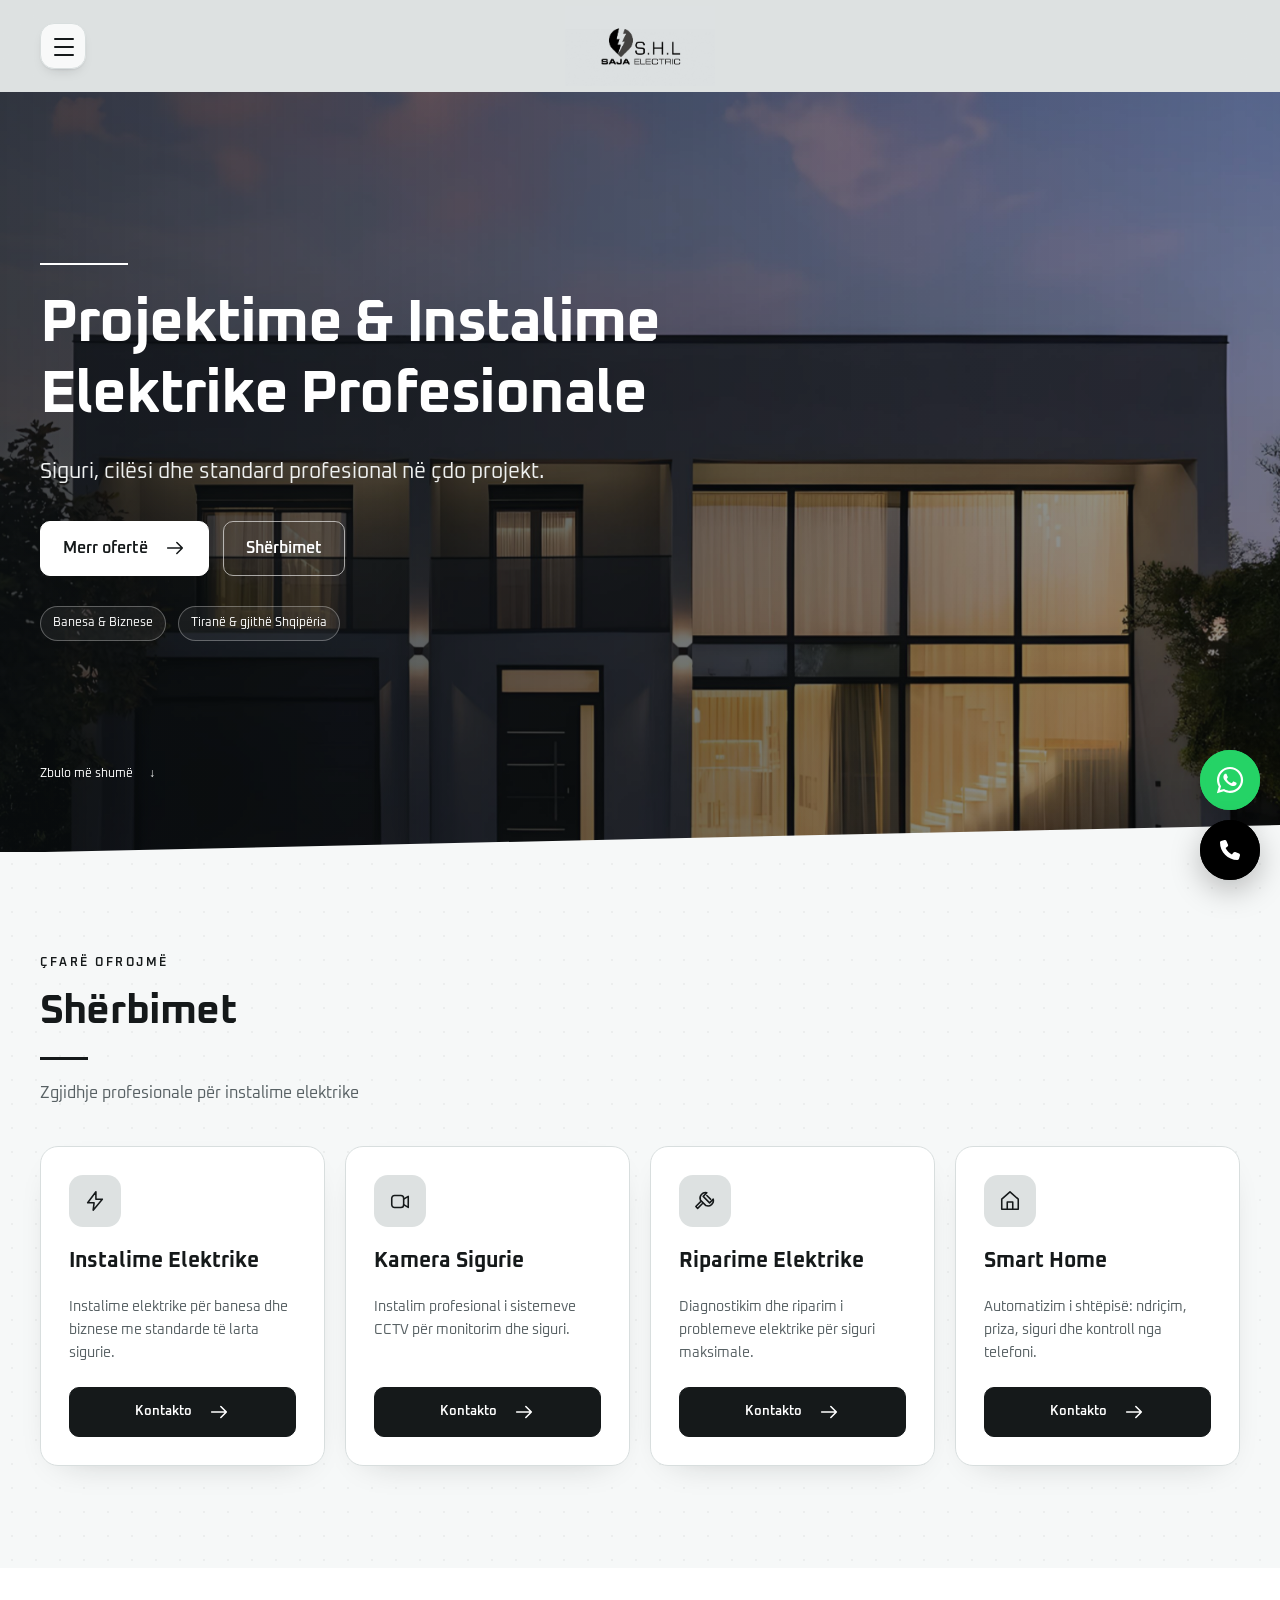
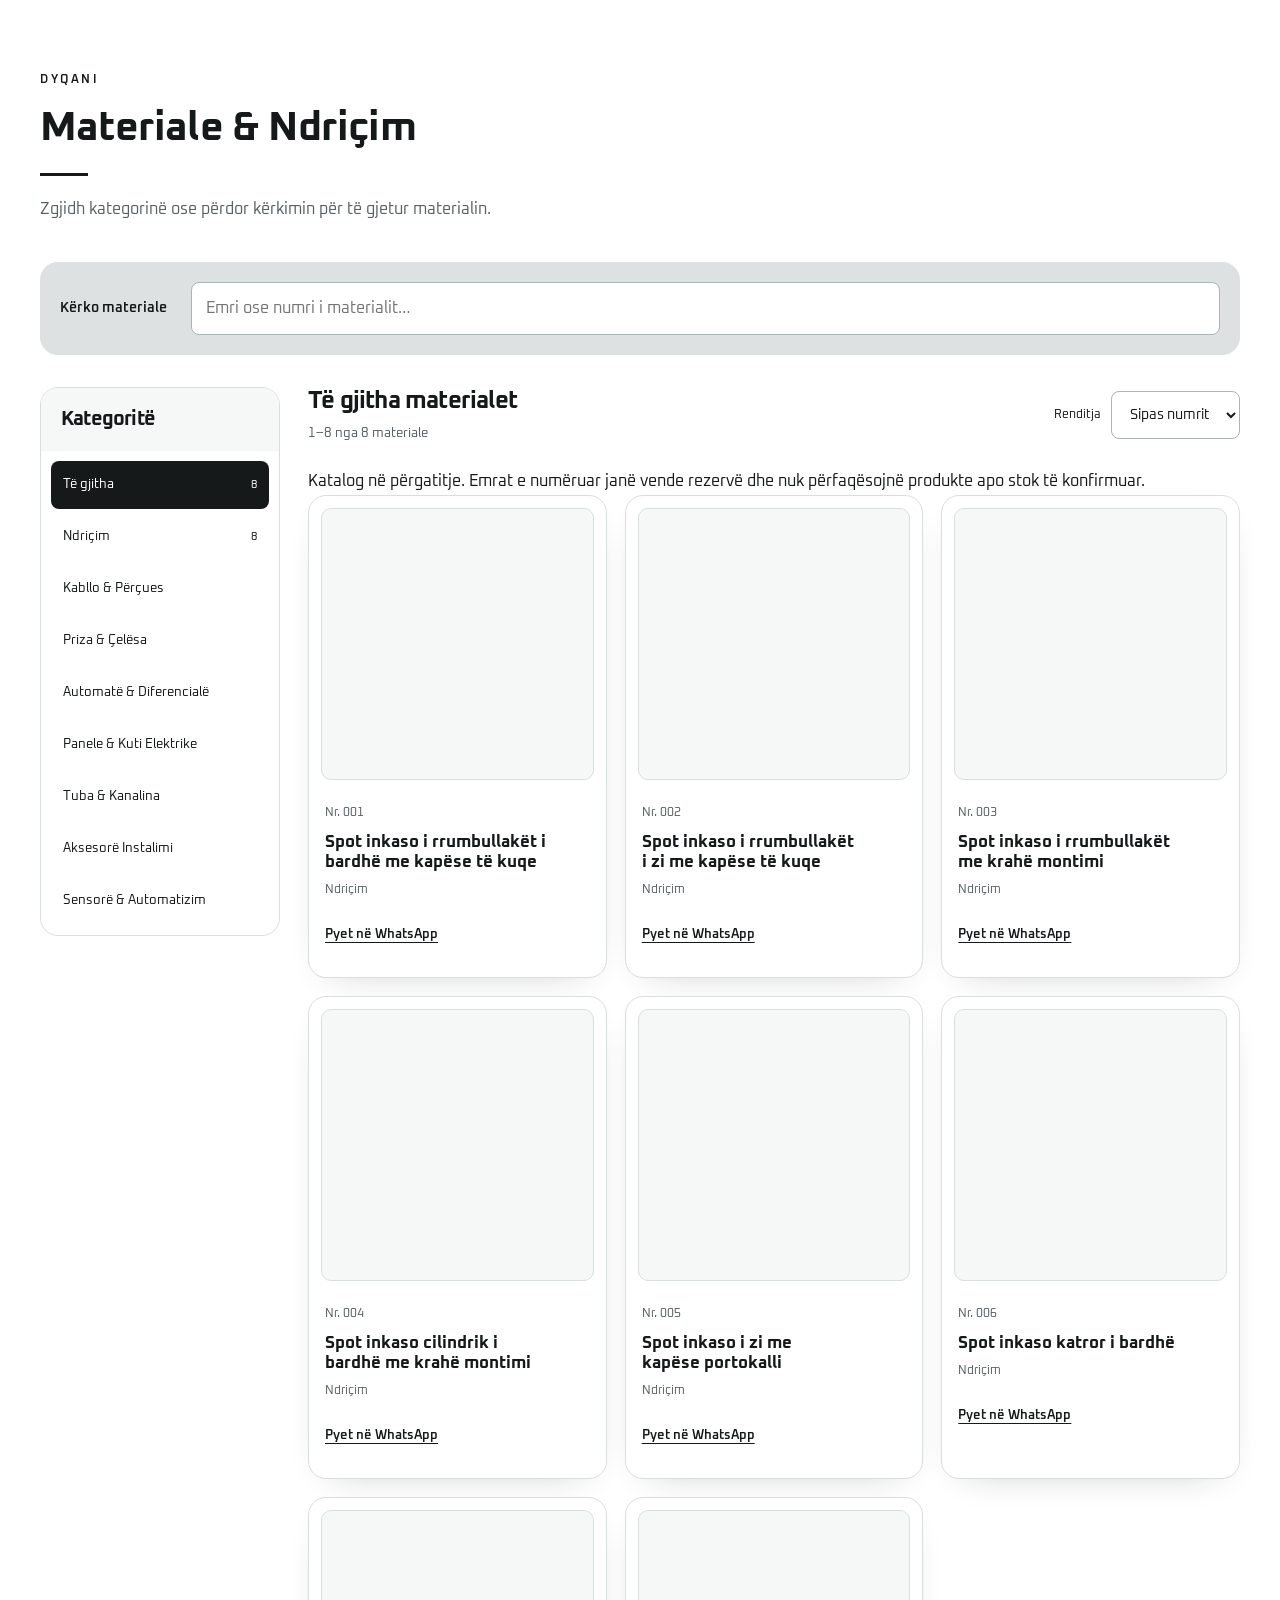
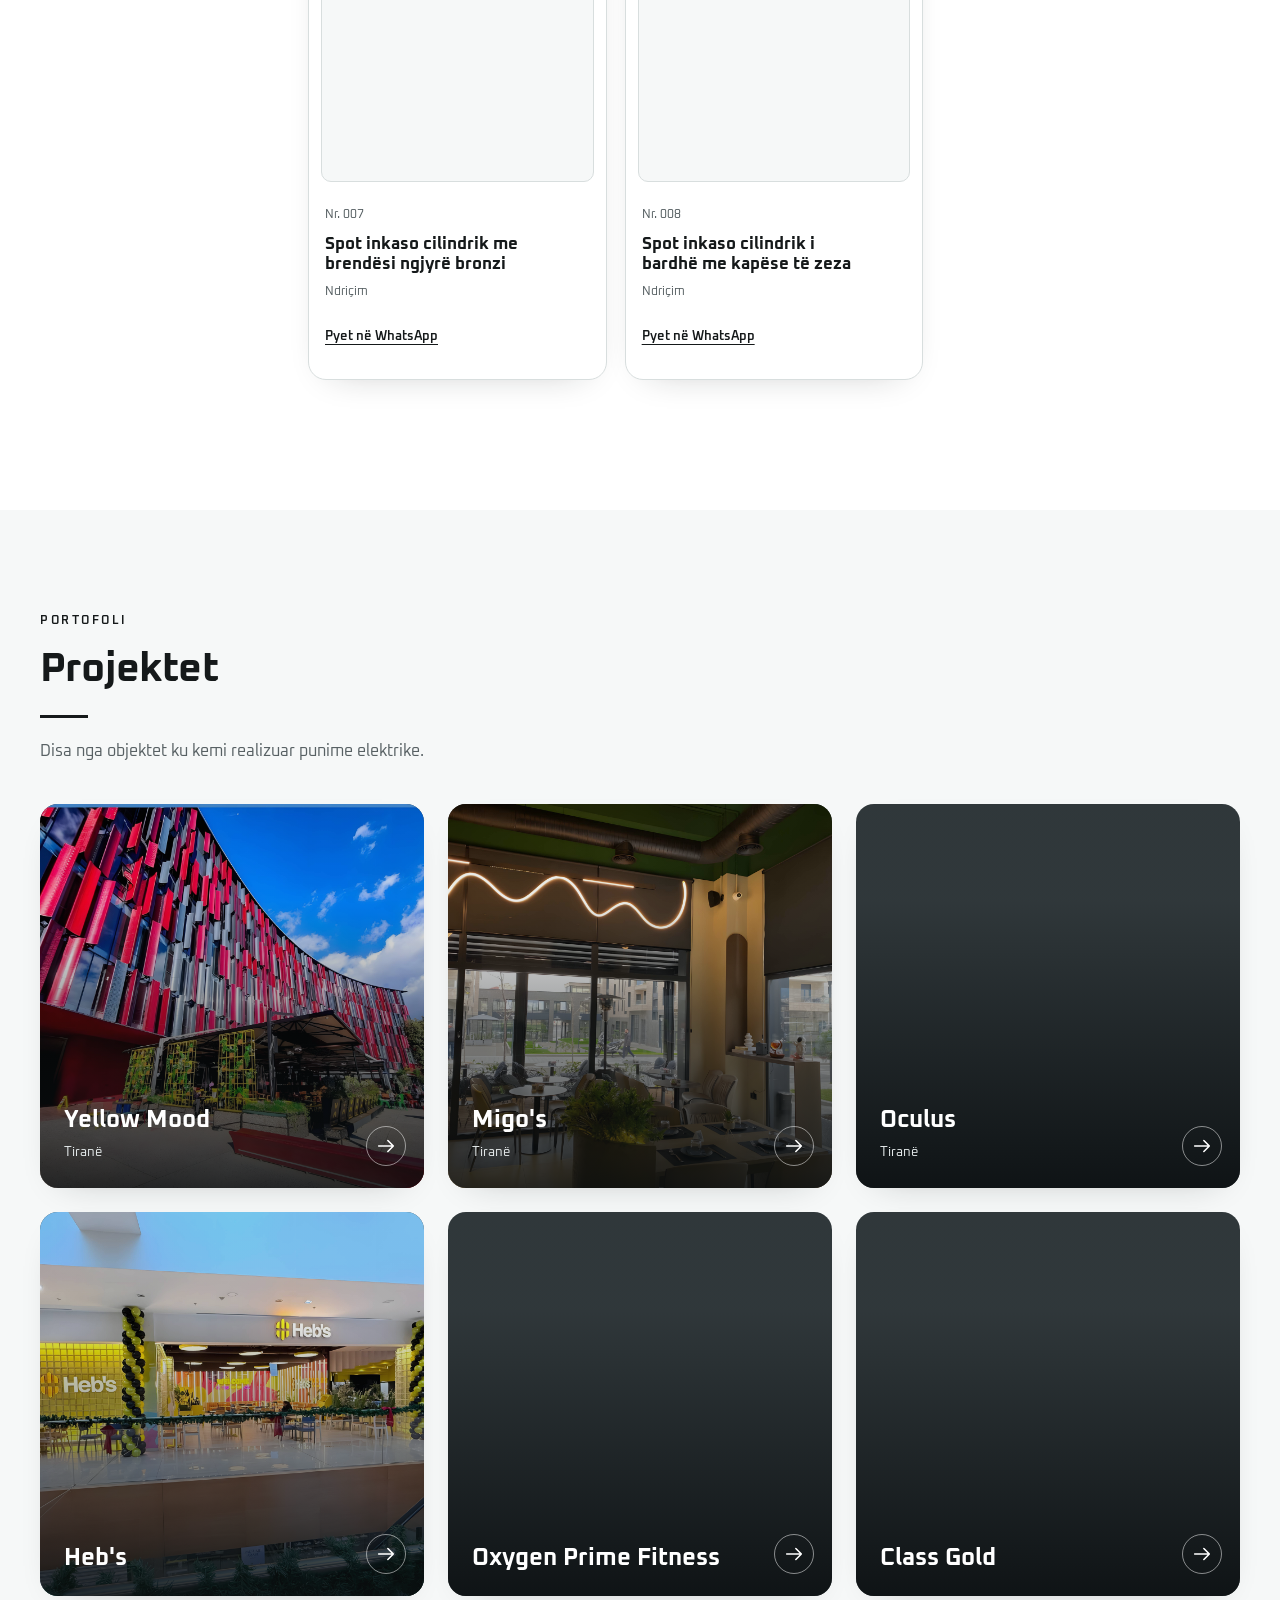
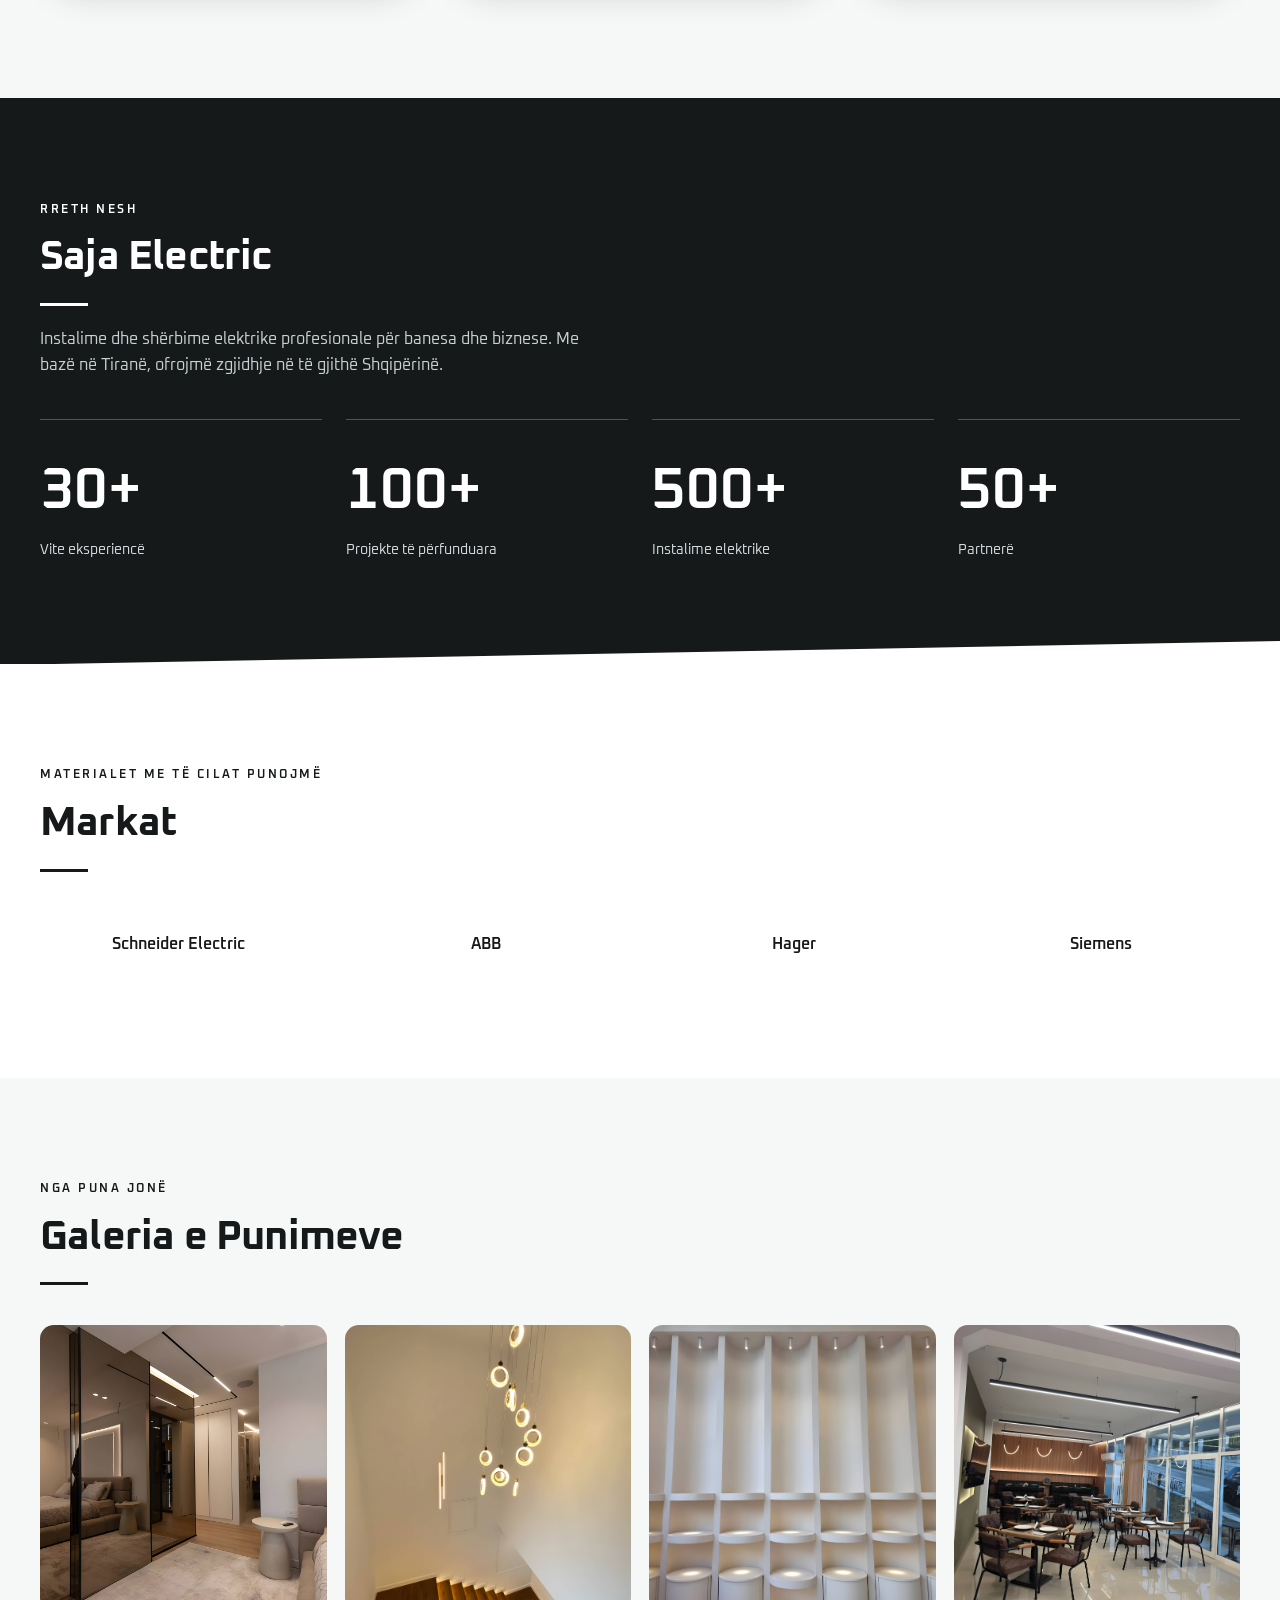
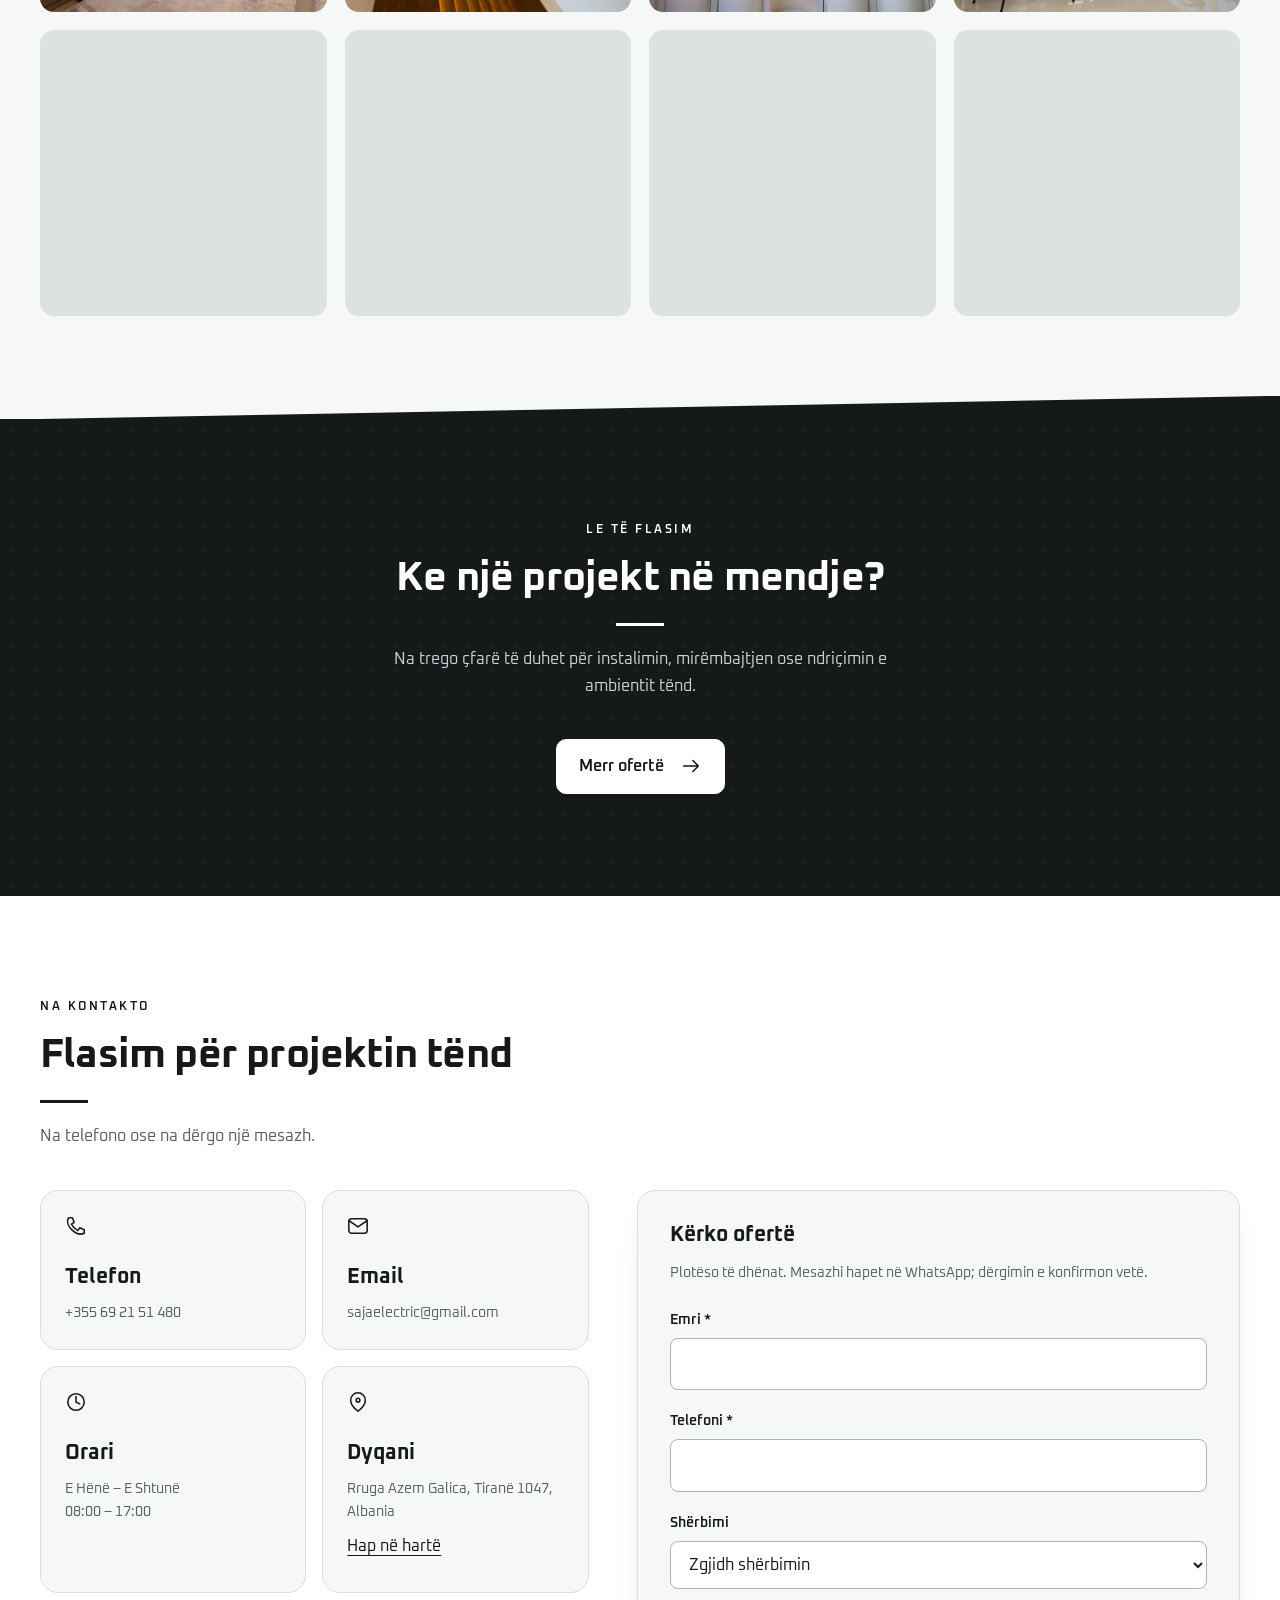
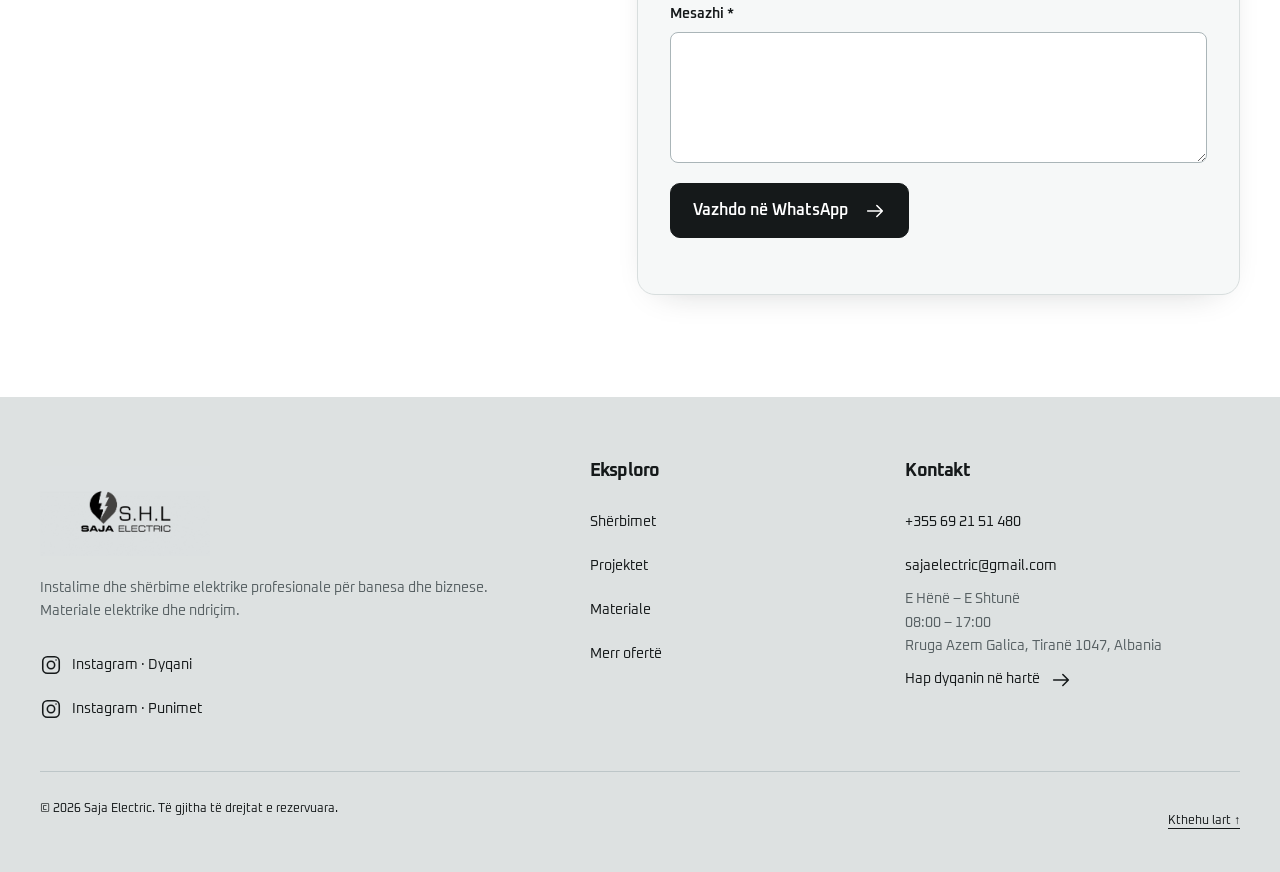
==== commit de7cb05a: "emir" ====
--- a/index.html
+++ b/index.html
@@ -5,7 +5,7 @@
     <meta name="viewport" content="width=device-width,initial-scale=1" />
     <meta name="color-scheme" content="light" />
     <title>
-      Saja Electric | Instalime elektrike, materiale &amp; ndriçim në Tiranë
+      Saja Electric 
     </title>
     <meta
       name="description"
